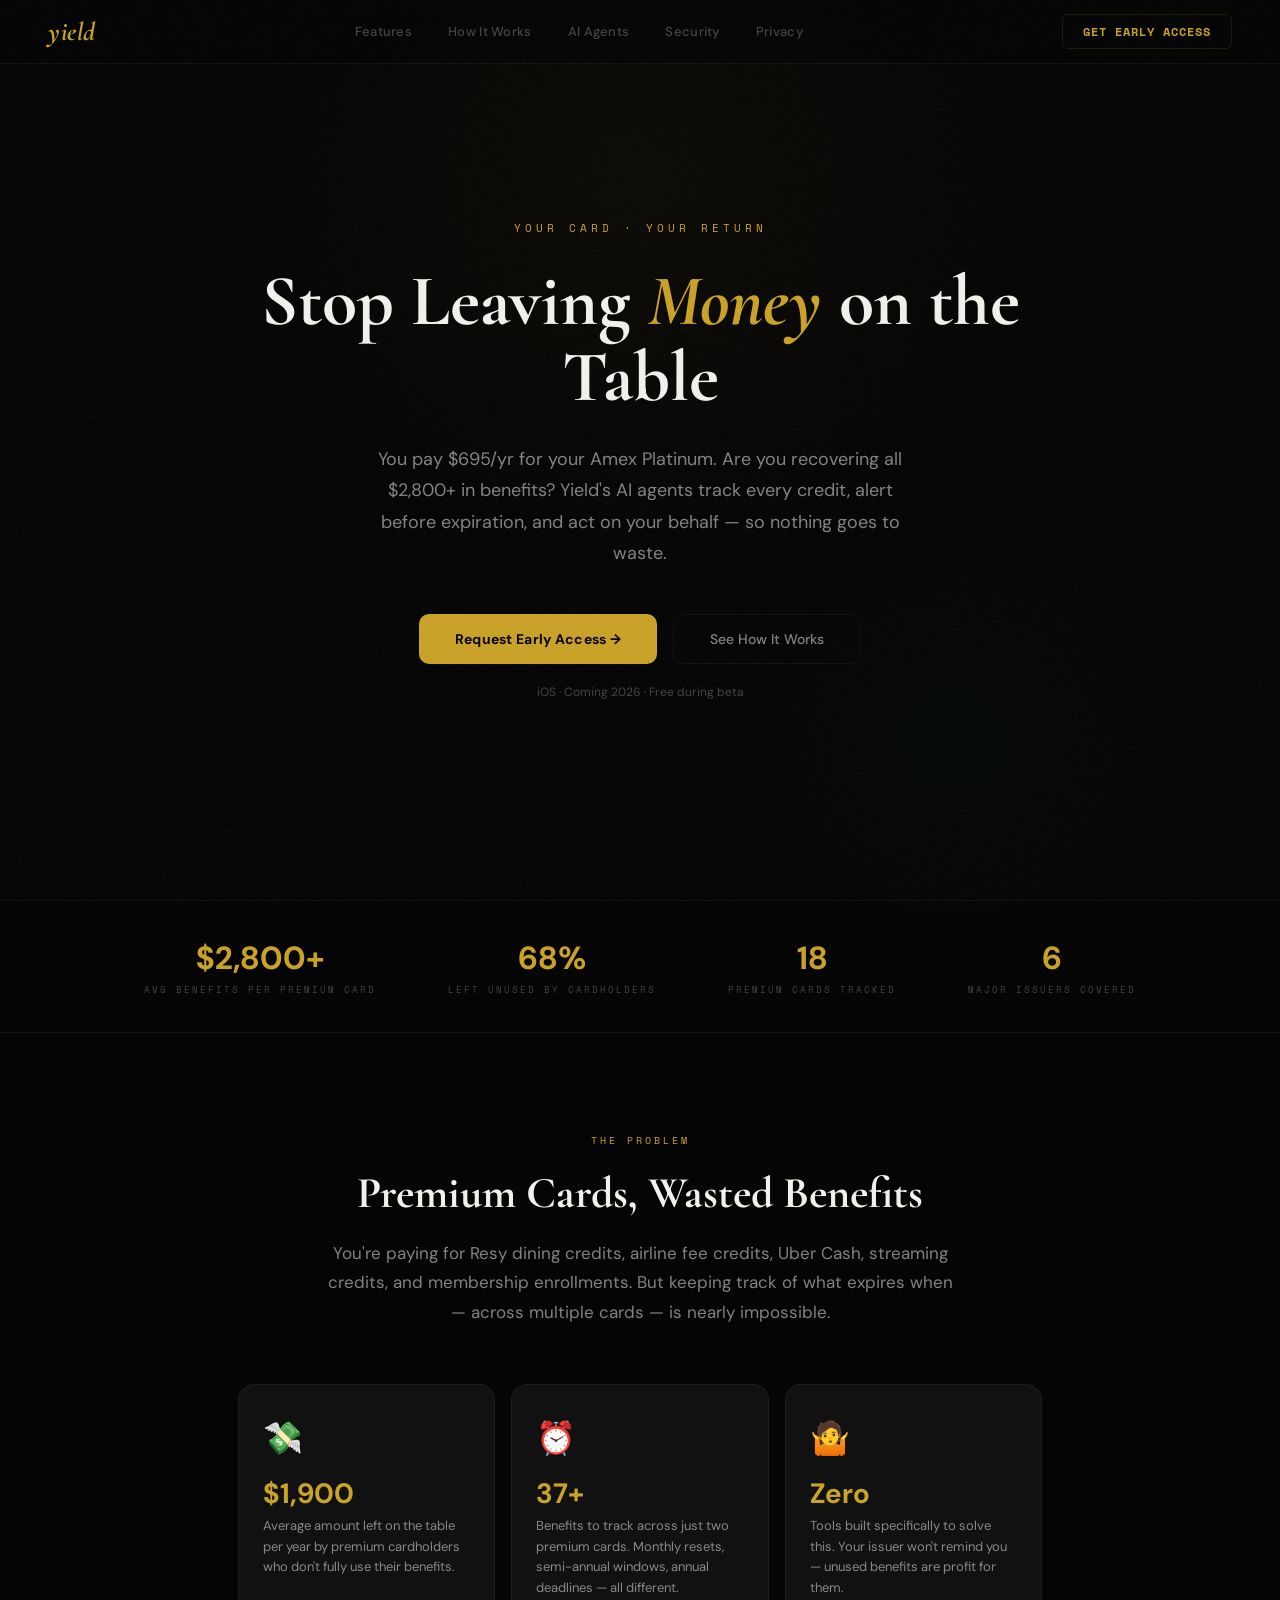
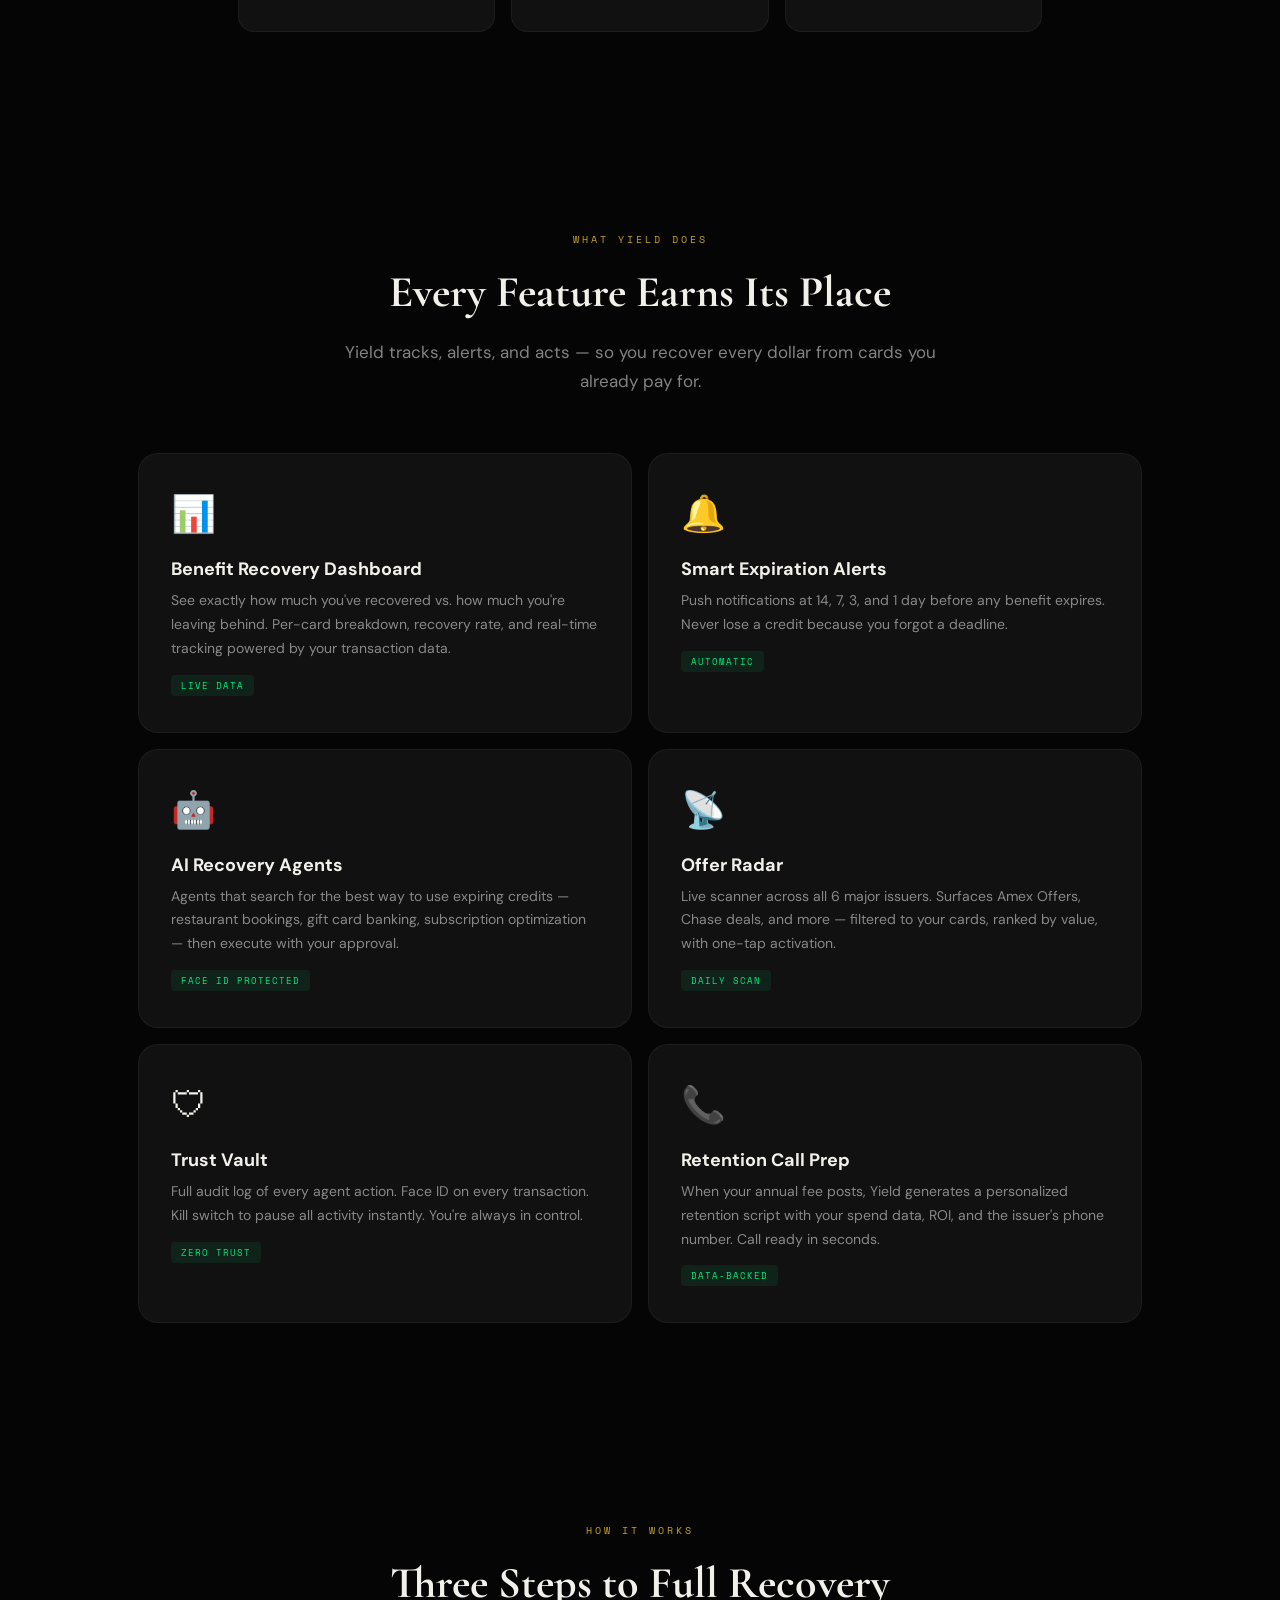
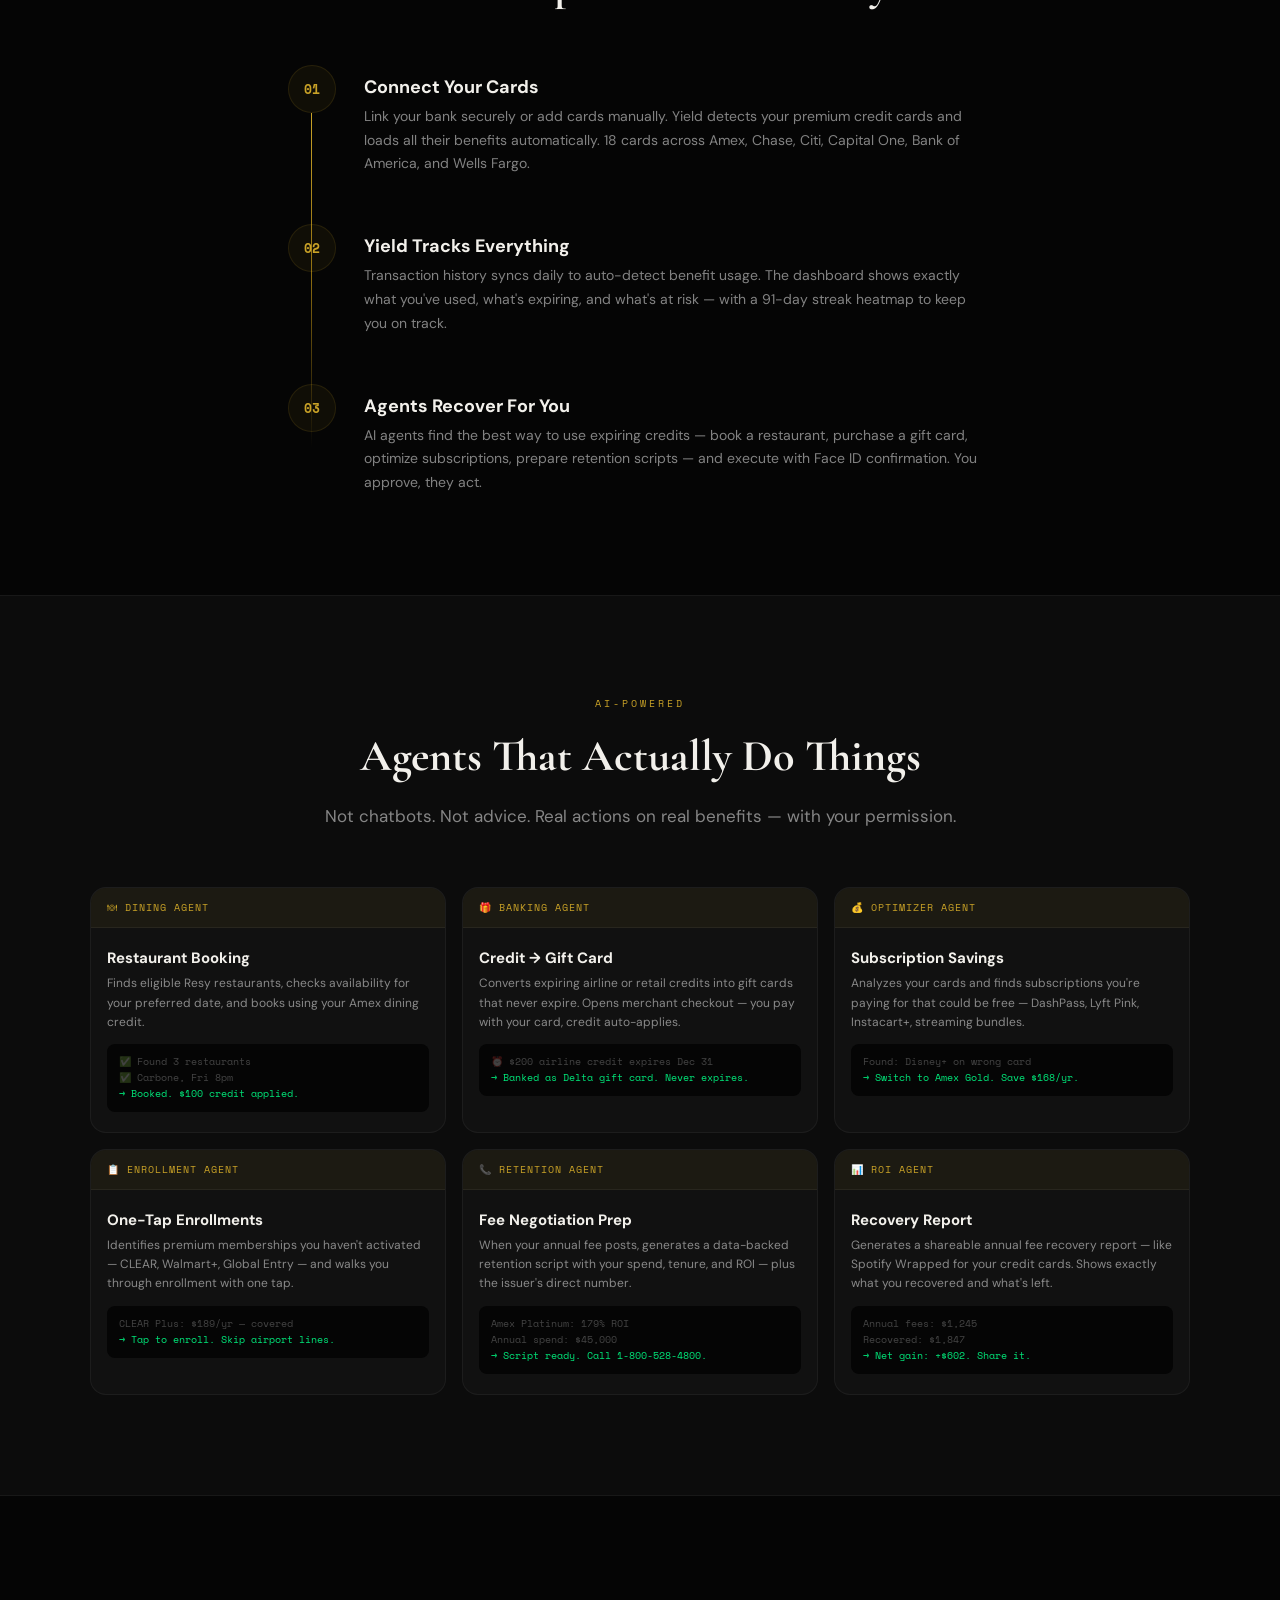
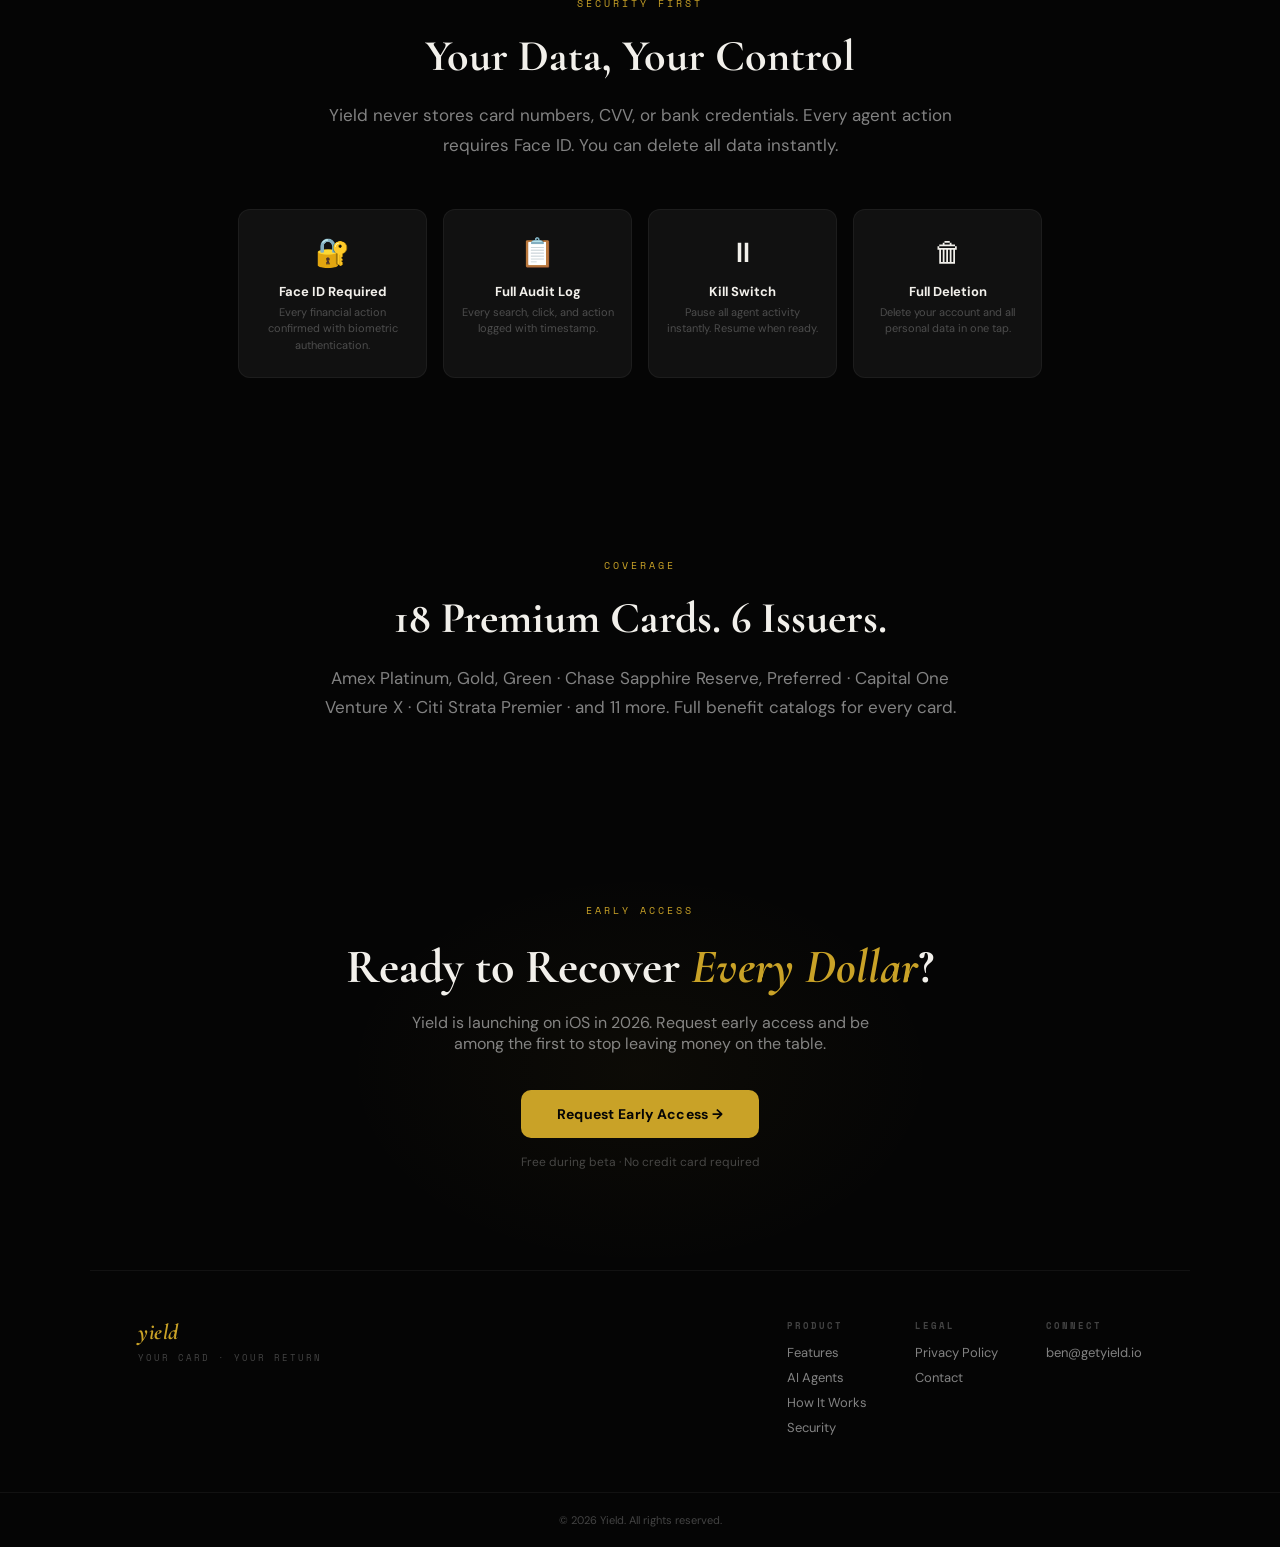
==== index.html @ 8ea1976d "deploy: getyield.io marketing site + privacy policy Static marketing landing page and privacy policy" ====
<!DOCTYPE html>
<html lang="en">
<head>
<meta charset="UTF-8">
<meta name="viewport" content="width=device-width, initial-scale=1.0">
<title>Yield — Recover Every Dollar From Your Card Fees</title>
<meta name="description" content="Yield helps premium credit card holders recover unused benefits before they expire. AI agents track, alert, and act on your behalf.">
<meta property="og:title" content="Yield — Recover Every Dollar">
<meta property="og:description" content="Stop leaving money on the table. AI-powered benefit recovery for premium cardholders.">
<meta property="og:type" content="website">
<meta property="og:url" content="https://getyield.io">
<link rel="icon" type="image/png" href="/favicon.png">
<style>
@import url('https://fonts.googleapis.com/css2?family=Cormorant+Garamond:ital,wght@0,400;0,500;0,600;0,700;1,400;1,500;1,600;1,700&family=DM+Sans:ital,wght@0,400;0,500;0,600;0,700;1,400&family=Space+Mono:wght@400;700&display=swap');

*{margin:0;padding:0;box-sizing:border-box;}

:root{
--bg:#050505;--surface:#0c0c0c;--card:#111111;--card-h:#181818;
--gold:#C9A227;--gold-l:#E8D068;--gold-d:#8A6A10;
--gold-bg:rgba(201,162,39,0.06);--gold-border:rgba(201,162,39,0.12);
--green:#00E87A;--green-bg:rgba(0,232,122,0.08);
--red:#FF4D4D;--red-bg:rgba(255,77,77,0.08);
--text:#F2F0EB;--text2:rgba(255,255,255,0.5);--text3:rgba(255,255,255,0.25);
--border:rgba(255,255,255,0.05);
}

html{scroll-behavior:smooth;}
body{background:var(--bg);color:var(--text);font-family:'DM Sans',sans-serif;overflow-x:hidden;-webkit-font-smoothing:antialiased;}

/* ─── SELECTION ─── */
::selection{background:rgba(201,162,39,0.3);color:#fff;}

/* ─── SCROLLBAR ─── */
::-webkit-scrollbar{width:5px;}
::-webkit-scrollbar-track{background:transparent;}
::-webkit-scrollbar-thumb{background:rgba(201,162,39,0.2);border-radius:3px;}

/* ─── GRAIN OVERLAY ─── */
body::after{content:'';position:fixed;top:0;left:0;width:100%;height:100%;pointer-events:none;z-index:9999;opacity:0.03;background-image:url("data:image/svg+xml,%3Csvg viewBox='0 0 256 256' xmlns='http://www.w3.org/2000/svg'%3E%3Cfilter id='noise'%3E%3CfeTurbulence type='fractalNoise' baseFrequency='0.9' numOctaves='4' stitchTiles='stitch'/%3E%3C/filter%3E%3Crect width='100%25' height='100%25' filter='url(%23noise)'/%3E%3C/svg%3E");}

/* ─── NAVIGATION ─── */
nav{position:fixed;top:0;left:0;right:0;z-index:1000;padding:0 48px;height:64px;display:flex;align-items:center;justify-content:space-between;background:rgba(5,5,5,0.85);backdrop-filter:blur(24px) saturate(1.2);border-bottom:1px solid var(--border);transition:all 0.3s;}
.nav-logo{font-family:'Cormorant Garamond',serif;font-style:italic;font-weight:700;font-size:26px;color:var(--gold);letter-spacing:0.5px;text-decoration:none;}
.nav-center{display:flex;gap:36px;}
.nav-center a{color:var(--text3);text-decoration:none;font-size:13px;font-weight:500;letter-spacing:0.3px;transition:color 0.2s;position:relative;}
.nav-center a:hover{color:var(--text);}
.nav-center a::after{content:'';position:absolute;bottom:-4px;left:0;width:0;height:1px;background:var(--gold);transition:width 0.3s;}
.nav-center a:hover::after{width:100%;}
.nav-cta{background:transparent;color:var(--gold);padding:8px 20px;border-radius:6px;font-weight:600;font-size:12px;text-decoration:none;letter-spacing:1px;text-transform:uppercase;border:1px solid var(--gold-border);transition:all 0.2s;font-family:'Space Mono',monospace;}
.nav-cta:hover{background:var(--gold);color:#000;border-color:var(--gold);}

/* ─── HERO ─── */
.hero{min-height:100vh;display:flex;align-items:center;justify-content:center;padding:100px 48px 80px;position:relative;}
.hero-glow{position:absolute;top:20%;left:50%;transform:translate(-50%,-50%);width:800px;height:800px;background:radial-gradient(ellipse,rgba(201,162,39,0.04) 0%,transparent 65%);pointer-events:none;}
.hero-glow-2{position:absolute;top:60%;right:10%;width:400px;height:400px;background:radial-gradient(circle,rgba(0,232,122,0.02) 0%,transparent 70%);pointer-events:none;}
.hero-content{max-width:800px;position:relative;z-index:1;text-align:center;}

.hero-eyebrow{font-family:'Space Mono',monospace;font-size:11px;color:var(--gold);letter-spacing:4px;text-transform:uppercase;margin-bottom:28px;opacity:0;animation:fadeUp 0.8s ease forwards;animation-delay:0.2s;}
.hero h1{font-family:'Cormorant Garamond',serif;font-size:72px;font-weight:700;line-height:1.05;margin-bottom:28px;opacity:0;animation:fadeUp 0.8s ease forwards;animation-delay:0.4s;}
.hero h1 .gold{color:var(--gold);}
.hero h1 .italic{font-style:italic;}
.hero-body{font-size:18px;color:var(--text2);line-height:1.75;max-width:560px;margin:0 auto 44px;opacity:0;animation:fadeUp 0.8s ease forwards;animation-delay:0.6s;}
.hero-actions{display:flex;gap:16px;justify-content:center;opacity:0;animation:fadeUp 0.8s ease forwards;animation-delay:0.8s;}
.btn-primary{display:inline-flex;align-items:center;gap:8px;background:var(--gold);color:#050505;padding:15px 36px;border-radius:10px;font-weight:700;font-size:14px;text-decoration:none;letter-spacing:0.3px;transition:all 0.2s;box-shadow:0 0 0 0 rgba(201,162,39,0);border:none;cursor:pointer;}
.btn-primary:hover{transform:translateY(-2px);box-shadow:0 8px 32px rgba(201,162,39,0.2);}
.btn-secondary{display:inline-flex;align-items:center;gap:8px;background:transparent;color:var(--text2);padding:15px 36px;border-radius:10px;font-weight:500;font-size:14px;text-decoration:none;border:1px solid var(--border);transition:all 0.2s;cursor:pointer;}
.btn-secondary:hover{border-color:rgba(255,255,255,0.15);color:var(--text);}

.hero-note{font-size:12px;color:var(--text3);margin-top:20px;opacity:0;animation:fadeUp 0.8s ease forwards;animation-delay:1s;}

/* ─── SOCIAL PROOF BAR ─── */
.proof{border-top:1px solid var(--border);border-bottom:1px solid var(--border);padding:36px 48px;display:flex;justify-content:center;gap:72px;overflow:hidden;}
.proof-item{text-align:center;flex-shrink:0;}
.proof-value{font-family:'DM Sans',sans-serif;font-size:32px;font-weight:700;color:var(--gold);}
.proof-label{font-family:'Space Mono',monospace;font-size:9px;color:var(--text3);letter-spacing:2px;text-transform:uppercase;margin-top:4px;}

/* ─── PROBLEM ─── */
.problem{max-width:900px;margin:0 auto;padding:100px 48px;text-align:center;}
.section-eyebrow{font-family:'Space Mono',monospace;font-size:10px;color:var(--gold);letter-spacing:3px;text-transform:uppercase;margin-bottom:20px;}
.section-title{font-family:'Cormorant Garamond',serif;font-size:44px;font-weight:700;line-height:1.15;margin-bottom:20px;}
.section-body{font-size:17px;color:var(--text2);line-height:1.75;max-width:640px;margin:0 auto;}

.problem-cards{display:grid;grid-template-columns:repeat(3,1fr);gap:16px;margin-top:56px;}
.problem-card{background:var(--card);border:1px solid var(--border);border-radius:16px;padding:32px 24px;text-align:left;transition:border-color 0.3s;}
.problem-card:hover{border-color:var(--gold-border);}
.problem-icon{font-size:32px;margin-bottom:16px;}
.problem-stat{font-size:28px;font-weight:700;color:var(--gold);margin-bottom:4px;}
.problem-desc{font-size:13px;color:var(--text2);line-height:1.6;}

/* ─── FEATURES ─── */
.features{max-width:1100px;margin:0 auto;padding:100px 48px;}
.feature-grid{display:grid;grid-template-columns:repeat(2,1fr);gap:16px;margin-top:56px;}
.feature-card{background:var(--card);border:1px solid var(--border);border-radius:20px;padding:36px 32px;position:relative;overflow:hidden;transition:all 0.3s;}
.feature-card:hover{border-color:var(--gold-border);transform:translateY(-2px);}
.feature-card::before{content:'';position:absolute;top:0;left:0;right:0;height:1px;background:linear-gradient(90deg,transparent,var(--gold-border),transparent);opacity:0;transition:opacity 0.3s;}
.feature-card:hover::before{opacity:1;}
.feature-emoji{font-size:36px;margin-bottom:20px;display:block;}
.feature-name{font-weight:700;font-size:18px;margin-bottom:8px;}
.feature-desc{font-size:14px;color:var(--text2);line-height:1.7;}
.feature-tag{display:inline-block;font-family:'Space Mono',monospace;font-size:9px;color:var(--green);background:var(--green-bg);padding:4px 10px;border-radius:4px;margin-top:14px;letter-spacing:1px;text-transform:uppercase;}

/* ─── HOW IT WORKS ─── */
.how{max-width:800px;margin:0 auto;padding:100px 48px;}
.how-steps{margin-top:56px;position:relative;}
.how-line{position:absolute;left:23px;top:48px;bottom:48px;width:1px;background:linear-gradient(180deg,var(--gold),var(--gold-d),transparent);}
.how-step{display:flex;gap:28px;margin-bottom:48px;position:relative;}
.how-step:last-child{margin-bottom:0;}
.step-dot{width:48px;height:48px;border-radius:50%;background:var(--gold-bg);border:1px solid var(--gold-border);display:flex;align-items:center;justify-content:center;flex-shrink:0;font-family:'Space Mono',monospace;font-size:13px;color:var(--gold);font-weight:700;position:relative;z-index:1;}
.step-content{padding-top:10px;}
.step-content h3{font-size:18px;font-weight:700;margin-bottom:6px;}
.step-content p{font-size:14px;color:var(--text2);line-height:1.7;}

/* ─── AGENT SHOWCASE ─── */
.agents{padding:100px 48px;background:var(--surface);border-top:1px solid var(--border);border-bottom:1px solid var(--border);}
.agents-inner{max-width:1100px;margin:0 auto;}
.agent-grid{display:grid;grid-template-columns:repeat(3,1fr);gap:16px;margin-top:56px;}
.agent-card{background:var(--card);border:1px solid var(--border);border-radius:16px;overflow:hidden;transition:border-color 0.3s;}
.agent-card:hover{border-color:var(--gold-border);}
.agent-header{padding:12px 16px;border-bottom:1px solid var(--border);background:var(--gold-bg);font-family:'Space Mono',monospace;font-size:10px;color:var(--gold);letter-spacing:1px;text-transform:uppercase;display:flex;align-items:center;gap:8px;}
.agent-body{padding:20px 16px;}
.agent-title{font-weight:700;font-size:15px;margin-bottom:6px;}
.agent-desc{font-size:12px;color:var(--text2);line-height:1.6;margin-bottom:12px;}
.agent-example{background:var(--bg);border-radius:8px;padding:10px 12px;font-family:'Space Mono',monospace;font-size:10px;color:var(--text3);line-height:1.6;}
.agent-example .highlight{color:var(--green);}

/* ─── TRUST ─── */
.trust{max-width:900px;margin:0 auto;padding:100px 48px;text-align:center;}
.trust-grid{display:grid;grid-template-columns:repeat(4,1fr);gap:16px;margin-top:48px;}
.trust-item{background:var(--card);border:1px solid var(--border);border-radius:12px;padding:24px 16px;text-align:center;}
.trust-icon{font-size:28px;margin-bottom:12px;}
.trust-name{font-weight:700;font-size:13px;margin-bottom:4px;}
.trust-desc{font-size:11px;color:var(--text3);line-height:1.5;}

/* ─── CTA ─── */
.cta{padding:100px 48px;text-align:center;position:relative;}
.cta::before{content:'';position:absolute;bottom:0;left:50%;transform:translateX(-50%);width:600px;height:400px;background:radial-gradient(ellipse,rgba(201,162,39,0.04) 0%,transparent 70%);pointer-events:none;}
.cta-inner{position:relative;z-index:1;}
.cta h2{font-family:'Cormorant Garamond',serif;font-size:48px;font-weight:700;margin-bottom:16px;}
.cta p{font-size:16px;color:var(--text2);margin-bottom:36px;}

/* ─── FOOTER ─── */
footer{border-top:1px solid var(--border);padding:48px;display:flex;justify-content:space-between;align-items:flex-start;max-width:1100px;margin:0 auto;}
.footer-brand .nav-logo{font-size:22px;}
.footer-tag{font-family:'Space Mono',monospace;font-size:9px;color:var(--text3);letter-spacing:2px;text-transform:uppercase;margin-top:6px;}
.footer-links{display:flex;gap:48px;}
.footer-col h4{font-family:'Space Mono',monospace;font-size:9px;color:var(--text3);letter-spacing:2px;text-transform:uppercase;margin-bottom:12px;}
.footer-col a{display:block;color:var(--text2);text-decoration:none;font-size:13px;margin-bottom:8px;transition:color 0.2s;}
.footer-col a:hover{color:var(--text);}
.footer-bottom{text-align:center;padding:20px 48px;font-size:11px;color:var(--text3);border-top:1px solid var(--border);}

/* ─── ANIMATIONS ─── */
@keyframes fadeUp{from{opacity:0;transform:translateY(20px);}to{opacity:1;transform:translateY(0);}}

.reveal{opacity:0;transform:translateY(30px);transition:all 0.8s cubic-bezier(0.16,1,0.3,1);}
.reveal.visible{opacity:1;transform:translateY(0);}

/* ─── RESPONSIVE ─── */
@media(max-width:900px){
  nav{padding:0 20px;}
  .nav-center{display:none;}
  .hero{padding:100px 20px 60px;}
  .hero h1{font-size:44px;}
  .proof{flex-wrap:wrap;gap:32px;padding:28px 20px;}
  .problem,.features,.how,.agents,.trust,.cta{padding-left:20px;padding-right:20px;}
  .problem-cards{grid-template-columns:1fr;}
  .feature-grid{grid-template-columns:1fr;}
  .agent-grid{grid-template-columns:1fr;}
  .trust-grid{grid-template-columns:repeat(2,1fr);}
  .section-title{font-size:32px;}
  .hero-actions{flex-direction:column;align-items:center;}
  footer{flex-direction:column;gap:32px;padding:32px 20px;}
  .footer-links{flex-direction:column;gap:24px;}
}
</style>
</head>
<body>

<!-- ─── NAV ─── -->
<nav>
  <a href="/" class="nav-logo">yield</a>
  <div class="nav-center">
    <a href="#features">Features</a>
    <a href="#how">How It Works</a>
    <a href="#agents">AI Agents</a>
    <a href="#trust">Security</a>
    <a href="/privacy.html">Privacy</a>
  </div>
  <a href="mailto:ben@getyield.io" class="nav-cta">Get Early Access</a>
</nav>

<!-- ─── HERO ─── -->
<section class="hero">
  <div class="hero-glow"></div>
  <div class="hero-glow-2"></div>
  <div class="hero-content">
    <div class="hero-eyebrow">Your Card · Your Return</div>
    <h1>Stop Leaving <span class="gold italic">Money</span> on the Table</h1>
    <p class="hero-body">You pay $695/yr for your Amex Platinum. Are you recovering all $2,800+ in benefits? Yield's AI agents track every credit, alert before expiration, and act on your behalf — so nothing goes to waste.</p>
    <div class="hero-actions">
      <a href="mailto:ben@getyield.io" class="btn-primary">Request Early Access →</a>
      <a href="#how" class="btn-secondary">See How It Works</a>
    </div>
    <div class="hero-note">iOS · Coming 2026 · Free during beta</div>
  </div>
</section>

<!-- ─── PROOF ─── -->
<section class="proof">
  <div class="proof-item">
    <div class="proof-value">$2,800+</div>
    <div class="proof-label">Avg benefits per premium card</div>
  </div>
  <div class="proof-item">
    <div class="proof-value">68%</div>
    <div class="proof-label">Left unused by cardholders</div>
  </div>
  <div class="proof-item">
    <div class="proof-value">18</div>
    <div class="proof-label">Premium cards tracked</div>
  </div>
  <div class="proof-item">
    <div class="proof-value">6</div>
    <div class="proof-label">Major issuers covered</div>
  </div>
</section>

<!-- ─── PROBLEM ─── -->
<section class="problem reveal">
  <div class="section-eyebrow">The Problem</div>
  <h2 class="section-title">Premium Cards, Wasted Benefits</h2>
  <p class="section-body">You're paying for Resy dining credits, airline fee credits, Uber Cash, streaming credits, and membership enrollments. But keeping track of what expires when — across multiple cards — is nearly impossible.</p>

  <div class="problem-cards">
    <div class="problem-card">
      <div class="problem-icon">💸</div>
      <div class="problem-stat">$1,900</div>
      <div class="problem-desc">Average amount left on the table per year by premium cardholders who don't fully use their benefits.</div>
    </div>
    <div class="problem-card">
      <div class="problem-icon">⏰</div>
      <div class="problem-stat">37+</div>
      <div class="problem-desc">Benefits to track across just two premium cards. Monthly resets, semi-annual windows, annual deadlines — all different.</div>
    </div>
    <div class="problem-card">
      <div class="problem-icon">🤷</div>
      <div class="problem-stat">Zero</div>
      <div class="problem-desc">Tools built specifically to solve this. Your issuer won't remind you — unused benefits are profit for them.</div>
    </div>
  </div>
</section>

<!-- ─── FEATURES ─── -->
<section class="features reveal" id="features">
  <div class="section-eyebrow" style="text-align:center;">What Yield Does</div>
  <h2 class="section-title" style="text-align:center;">Every Feature Earns Its Place</h2>
  <p class="section-body" style="text-align:center;">Yield tracks, alerts, and acts — so you recover every dollar from cards you already pay for.</p>

  <div class="feature-grid">
    <div class="feature-card">
      <span class="feature-emoji">📊</span>
      <div class="feature-name">Benefit Recovery Dashboard</div>
      <div class="feature-desc">See exactly how much you've recovered vs. how much you're leaving behind. Per-card breakdown, recovery rate, and real-time tracking powered by your transaction data.</div>
      <span class="feature-tag">Live Data</span>
    </div>
    <div class="feature-card">
      <span class="feature-emoji">🔔</span>
      <div class="feature-name">Smart Expiration Alerts</div>
      <div class="feature-desc">Push notifications at 14, 7, 3, and 1 day before any benefit expires. Never lose a credit because you forgot a deadline.</div>
      <span class="feature-tag">Automatic</span>
    </div>
    <div class="feature-card">
      <span class="feature-emoji">🤖</span>
      <div class="feature-name">AI Recovery Agents</div>
      <div class="feature-desc">Agents that search for the best way to use expiring credits — restaurant bookings, gift card banking, subscription optimization — then execute with your approval.</div>
      <span class="feature-tag">Face ID Protected</span>
    </div>
    <div class="feature-card">
      <span class="feature-emoji">📡</span>
      <div class="feature-name">Offer Radar</div>
      <div class="feature-desc">Live scanner across all 6 major issuers. Surfaces Amex Offers, Chase deals, and more — filtered to your cards, ranked by value, with one-tap activation.</div>
      <span class="feature-tag">Daily Scan</span>
    </div>
    <div class="feature-card">
      <span class="feature-emoji">🛡</span>
      <div class="feature-name">Trust Vault</div>
      <div class="feature-desc">Full audit log of every agent action. Face ID on every transaction. Kill switch to pause all activity instantly. You're always in control.</div>
      <span class="feature-tag">Zero Trust</span>
    </div>
    <div class="feature-card">
      <span class="feature-emoji">📞</span>
      <div class="feature-name">Retention Call Prep</div>
      <div class="feature-desc">When your annual fee posts, Yield generates a personalized retention script with your spend data, ROI, and the issuer's phone number. Call ready in seconds.</div>
      <span class="feature-tag">Data-Backed</span>
    </div>
  </div>
</section>

<!-- ─── HOW IT WORKS ─── -->
<section class="how reveal" id="how">
  <div class="section-eyebrow" style="text-align:center;">How It Works</div>
  <h2 class="section-title" style="text-align:center;">Three Steps to Full Recovery</h2>

  <div class="how-steps">
    <div class="how-line"></div>
    <div class="how-step">
      <div class="step-dot">01</div>
      <div class="step-content">
        <h3>Connect Your Cards</h3>
        <p>Link your bank securely or add cards manually. Yield detects your premium credit cards and loads all their benefits automatically. 18 cards across Amex, Chase, Citi, Capital One, Bank of America, and Wells Fargo.</p>
      </div>
    </div>
    <div class="how-step">
      <div class="step-dot">02</div>
      <div class="step-content">
        <h3>Yield Tracks Everything</h3>
        <p>Transaction history syncs daily to auto-detect benefit usage. The dashboard shows exactly what you've used, what's expiring, and what's at risk — with a 91-day streak heatmap to keep you on track.</p>
      </div>
    </div>
    <div class="how-step">
      <div class="step-dot">03</div>
      <div class="step-content">
        <h3>Agents Recover For You</h3>
        <p>AI agents find the best way to use expiring credits — book a restaurant, purchase a gift card, optimize subscriptions, prepare retention scripts — and execute with Face ID confirmation. You approve, they act.</p>
      </div>
    </div>
  </div>
</section>

<!-- ─── AGENT SHOWCASE ─── -->
<section class="agents" id="agents">
  <div class="agents-inner">
    <div class="section-eyebrow" style="text-align:center;">AI-Powered</div>
    <h2 class="section-title" style="text-align:center;">Agents That Actually Do Things</h2>
    <p class="section-body" style="text-align:center;">Not chatbots. Not advice. Real actions on real benefits — with your permission.</p>

    <div class="agent-grid">
      <div class="agent-card">
        <div class="agent-header">🍽 Dining Agent</div>
        <div class="agent-body">
          <div class="agent-title">Restaurant Booking</div>
          <div class="agent-desc">Finds eligible Resy restaurants, checks availability for your preferred date, and books using your Amex dining credit.</div>
          <div class="agent-example">✅ Found 3 restaurants<br>✅ Carbone, Fri 8pm<br><span class="highlight">→ Booked. $100 credit applied.</span></div>
        </div>
      </div>
      <div class="agent-card">
        <div class="agent-header">🎁 Banking Agent</div>
        <div class="agent-body">
          <div class="agent-title">Credit → Gift Card</div>
          <div class="agent-desc">Converts expiring airline or retail credits into gift cards that never expire. Opens merchant checkout — you pay with your card, credit auto-applies.</div>
          <div class="agent-example">⏰ $200 airline credit expires Dec 31<br><span class="highlight">→ Banked as Delta gift card. Never expires.</span></div>
        </div>
      </div>
      <div class="agent-card">
        <div class="agent-header">💰 Optimizer Agent</div>
        <div class="agent-body">
          <div class="agent-title">Subscription Savings</div>
          <div class="agent-desc">Analyzes your cards and finds subscriptions you're paying for that could be free — DashPass, Lyft Pink, Instacart+, streaming bundles.</div>
          <div class="agent-example">Found: Disney+ on wrong card<br><span class="highlight">→ Switch to Amex Gold. Save $168/yr.</span></div>
        </div>
      </div>
      <div class="agent-card">
        <div class="agent-header">📋 Enrollment Agent</div>
        <div class="agent-body">
          <div class="agent-title">One-Tap Enrollments</div>
          <div class="agent-desc">Identifies premium memberships you haven't activated — CLEAR, Walmart+, Global Entry — and walks you through enrollment with one tap.</div>
          <div class="agent-example">CLEAR Plus: $189/yr — covered<br><span class="highlight">→ Tap to enroll. Skip airport lines.</span></div>
        </div>
      </div>
      <div class="agent-card">
        <div class="agent-header">📞 Retention Agent</div>
        <div class="agent-body">
          <div class="agent-title">Fee Negotiation Prep</div>
          <div class="agent-desc">When your annual fee posts, generates a data-backed retention script with your spend, tenure, and ROI — plus the issuer's direct number.</div>
          <div class="agent-example">Amex Platinum: 179% ROI<br>Annual spend: $45,000<br><span class="highlight">→ Script ready. Call 1-800-528-4800.</span></div>
        </div>
      </div>
      <div class="agent-card">
        <div class="agent-header">📊 ROI Agent</div>
        <div class="agent-body">
          <div class="agent-title">Recovery Report</div>
          <div class="agent-desc">Generates a shareable annual fee recovery report — like Spotify Wrapped for your credit cards. Shows exactly what you recovered and what's left.</div>
          <div class="agent-example">Annual fees: $1,245<br>Recovered: $1,847<br><span class="highlight">→ Net gain: +$602. Share it.</span></div>
        </div>
      </div>
    </div>
  </div>
</section>

<!-- ─── TRUST ─── -->
<section class="trust reveal" id="trust">
  <div class="section-eyebrow">Security First</div>
  <h2 class="section-title">Your Data, Your Control</h2>
  <p class="section-body">Yield never stores card numbers, CVV, or bank credentials. Every agent action requires Face ID. You can delete all data instantly.</p>

  <div class="trust-grid">
    <div class="trust-item">
      <div class="trust-icon">🔐</div>
      <div class="trust-name">Face ID Required</div>
      <div class="trust-desc">Every financial action confirmed with biometric authentication.</div>
    </div>
    <div class="trust-item">
      <div class="trust-icon">📋</div>
      <div class="trust-name">Full Audit Log</div>
      <div class="trust-desc">Every search, click, and action logged with timestamp.</div>
    </div>
    <div class="trust-item">
      <div class="trust-icon">⏸</div>
      <div class="trust-name">Kill Switch</div>
      <div class="trust-desc">Pause all agent activity instantly. Resume when ready.</div>
    </div>
    <div class="trust-item">
      <div class="trust-icon">🗑</div>
      <div class="trust-name">Full Deletion</div>
      <div class="trust-desc">Delete your account and all personal data in one tap.</div>
    </div>
  </div>
</section>

<!-- ─── CARDS SUPPORTED ─── -->
<section style="padding:80px 48px;text-align:center;" class="reveal">
  <div class="section-eyebrow">Coverage</div>
  <h2 class="section-title">18 Premium Cards. 6 Issuers.</h2>
  <p class="section-body">Amex Platinum, Gold, Green · Chase Sapphire Reserve, Preferred · Capital One Venture X · Citi Strata Premier · and 11 more. Full benefit catalogs for every card.</p>
</section>

<!-- ─── CTA ─── -->
<section class="cta">
  <div class="cta-inner">
    <div class="section-eyebrow">Early Access</div>
    <h2 style="font-family:'Cormorant Garamond',serif;font-size:48px;font-weight:700;margin-bottom:16px;">Ready to Recover <span style="color:var(--gold);font-style:italic;">Every Dollar</span>?</h2>
    <p style="font-size:16px;color:var(--text2);margin-bottom:36px;max-width:480px;margin-left:auto;margin-right:auto;">Yield is launching on iOS in 2026. Request early access and be among the first to stop leaving money on the table.</p>
    <a href="mailto:ben@getyield.io" class="btn-primary">Request Early Access →</a>
    <div style="font-size:12px;color:var(--text3);margin-top:16px;">Free during beta · No credit card required</div>
  </div>
</section>

<!-- ─── FOOTER ─── -->
<footer>
  <div class="footer-brand">
    <a href="/" class="nav-logo">yield</a>
    <div class="footer-tag">Your Card · Your Return</div>
  </div>
  <div class="footer-links">
    <div class="footer-col">
      <h4>Product</h4>
      <a href="#features">Features</a>
      <a href="#agents">AI Agents</a>
      <a href="#how">How It Works</a>
      <a href="#trust">Security</a>
    </div>
    <div class="footer-col">
      <h4>Legal</h4>
      <a href="/privacy.html">Privacy Policy</a>
      <a href="mailto:ben@getyield.io">Contact</a>
    </div>
    <div class="footer-col">
      <h4>Connect</h4>
      <a href="mailto:ben@getyield.io">ben@getyield.io</a>
    </div>
  </div>
</footer>
<div class="footer-bottom">© 2026 Yield. All rights reserved.</div>

<!-- ─── SCROLL REVEAL ─── -->
<script>
const reveals = document.querySelectorAll('.reveal');
const observer = new IntersectionObserver((entries) => {
  entries.forEach(entry => {
    if (entry.isIntersecting) {
      entry.target.classList.add('visible');
    }
  });
}, { threshold: 0.1 });
reveals.forEach(el => observer.observe(el));
</script>

</body>
</html>
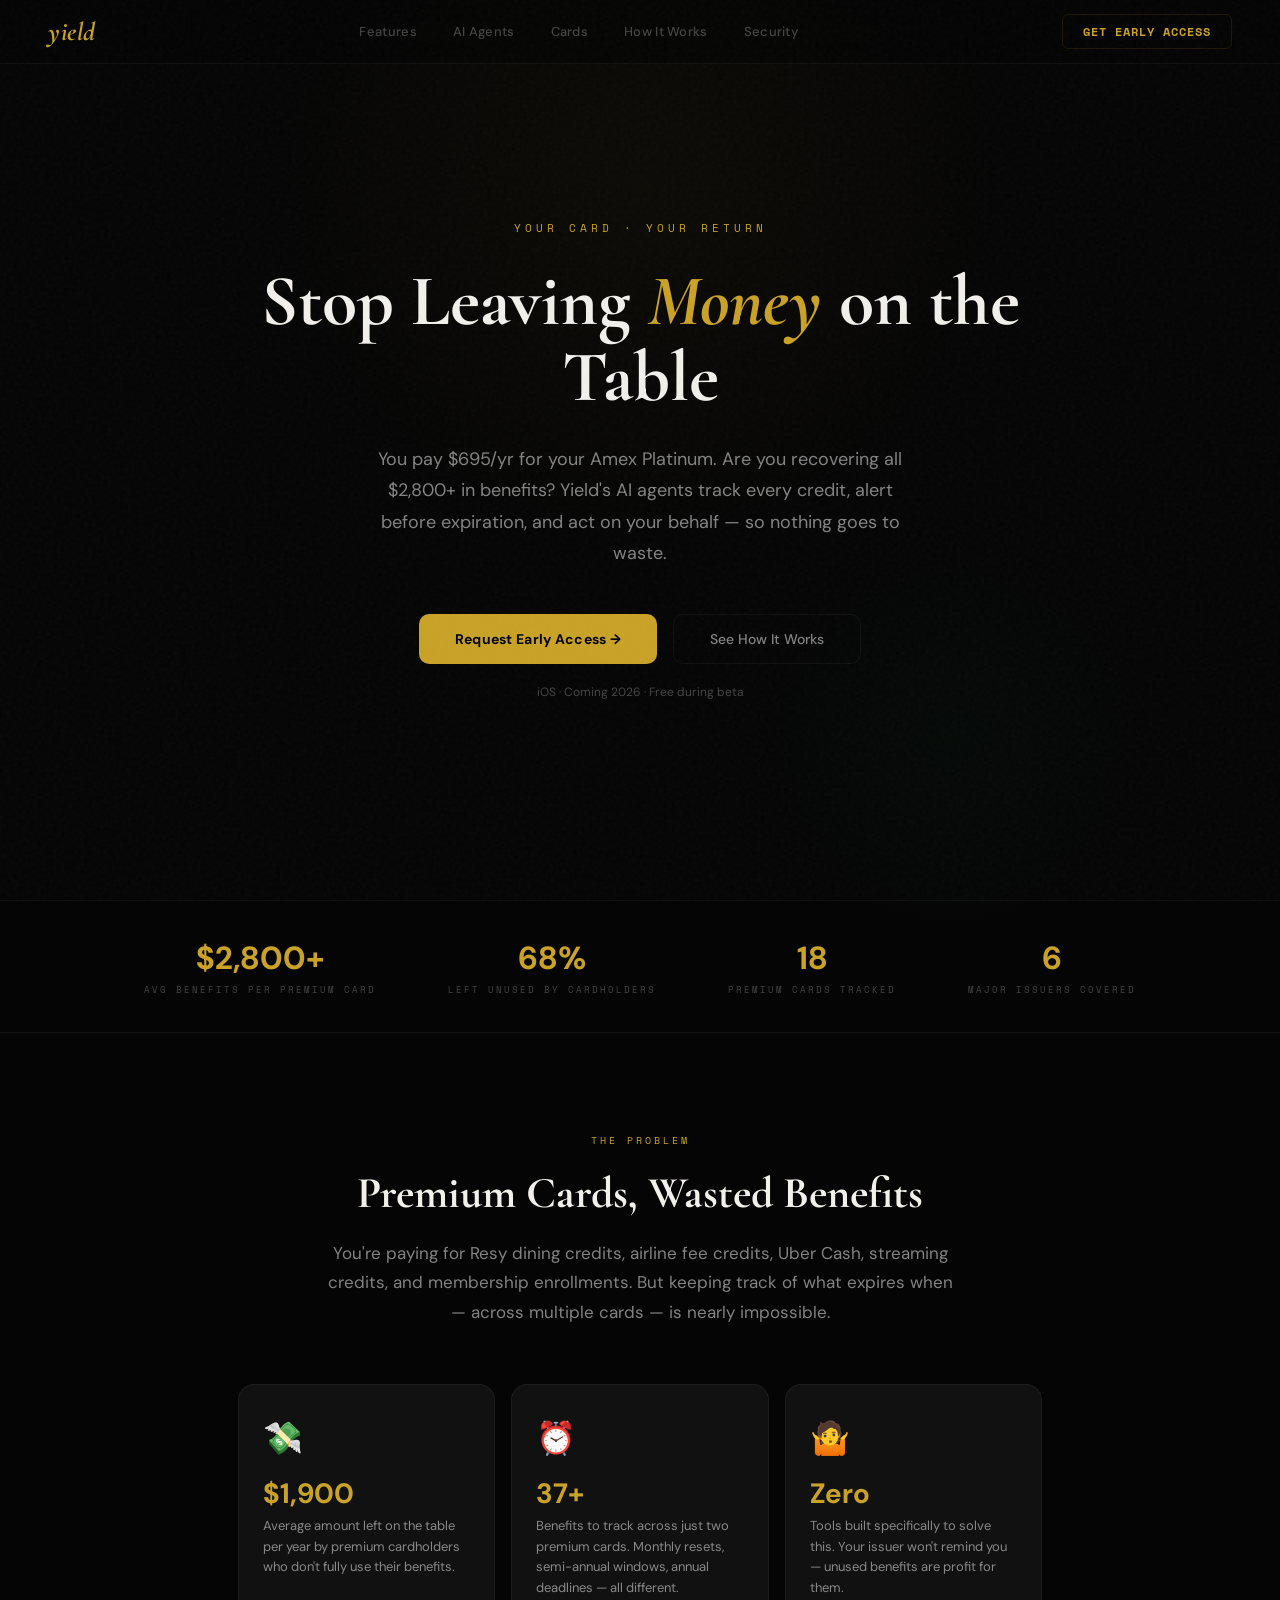
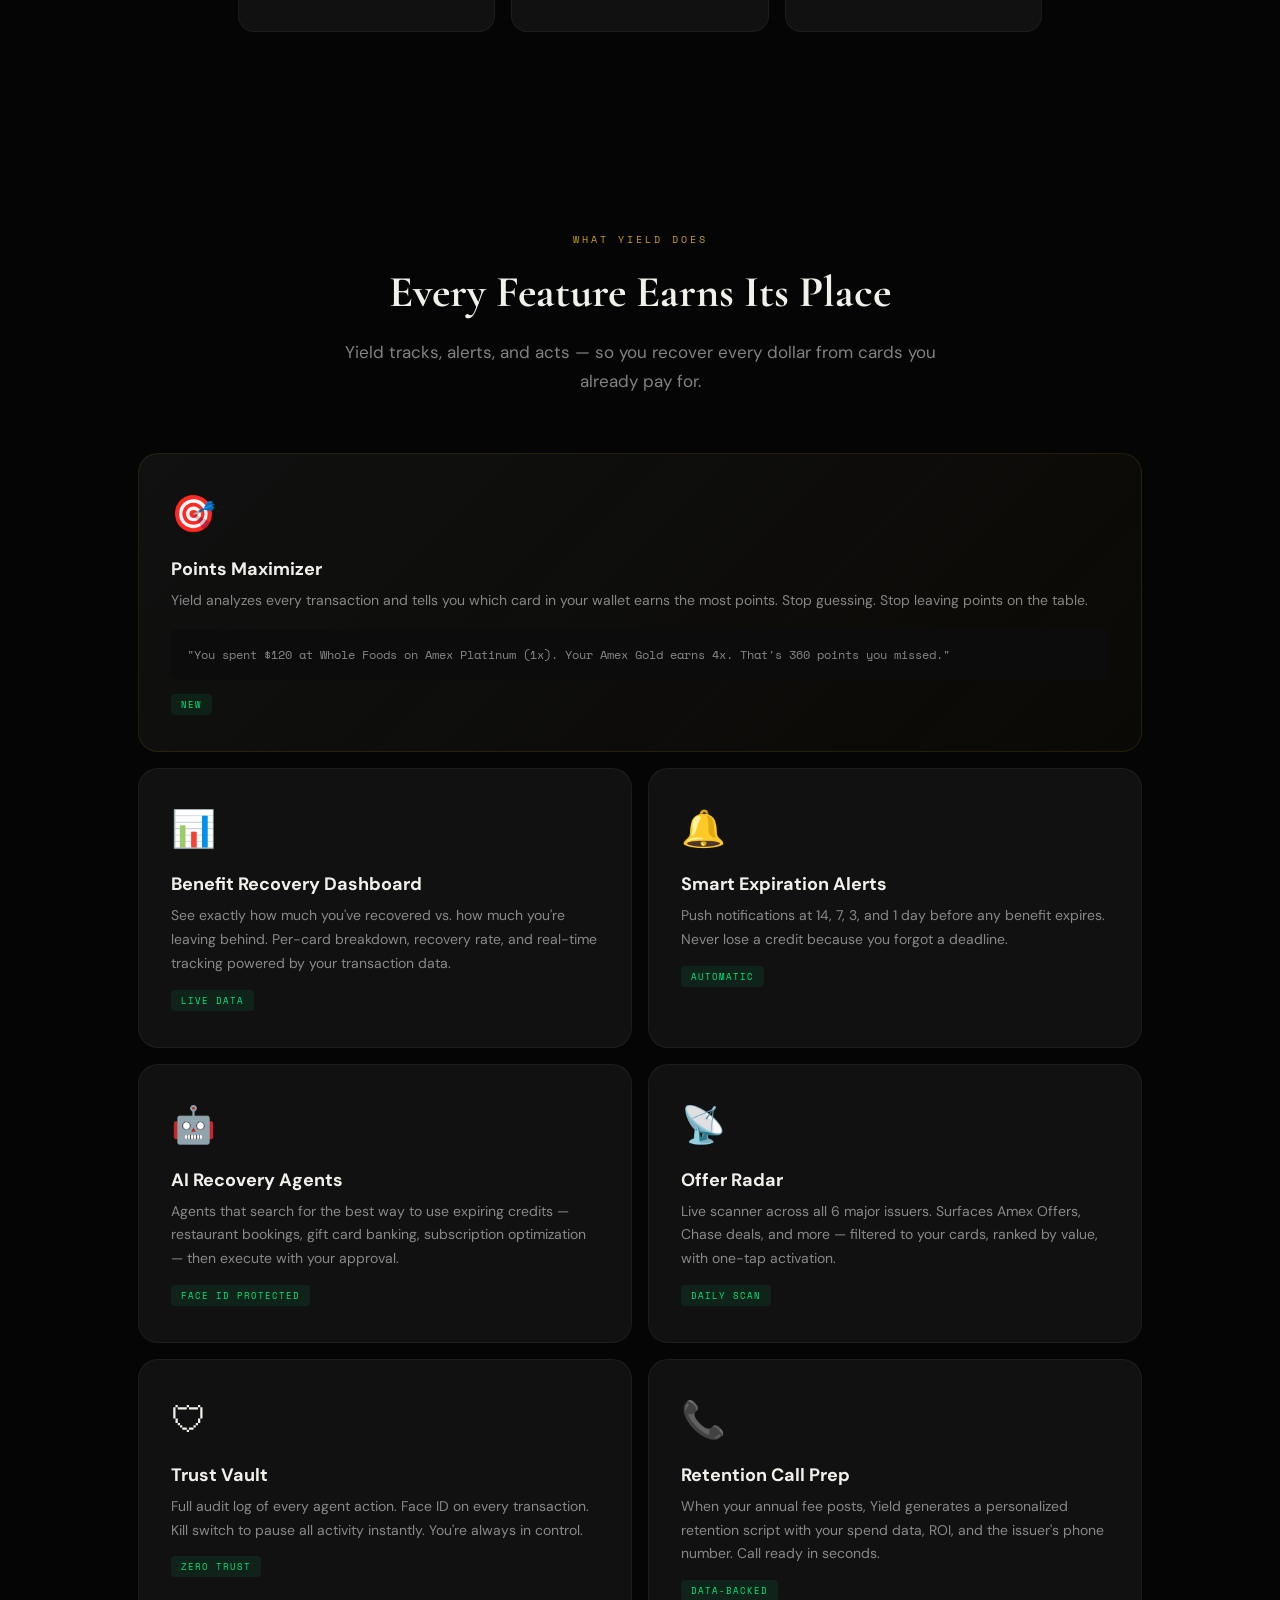
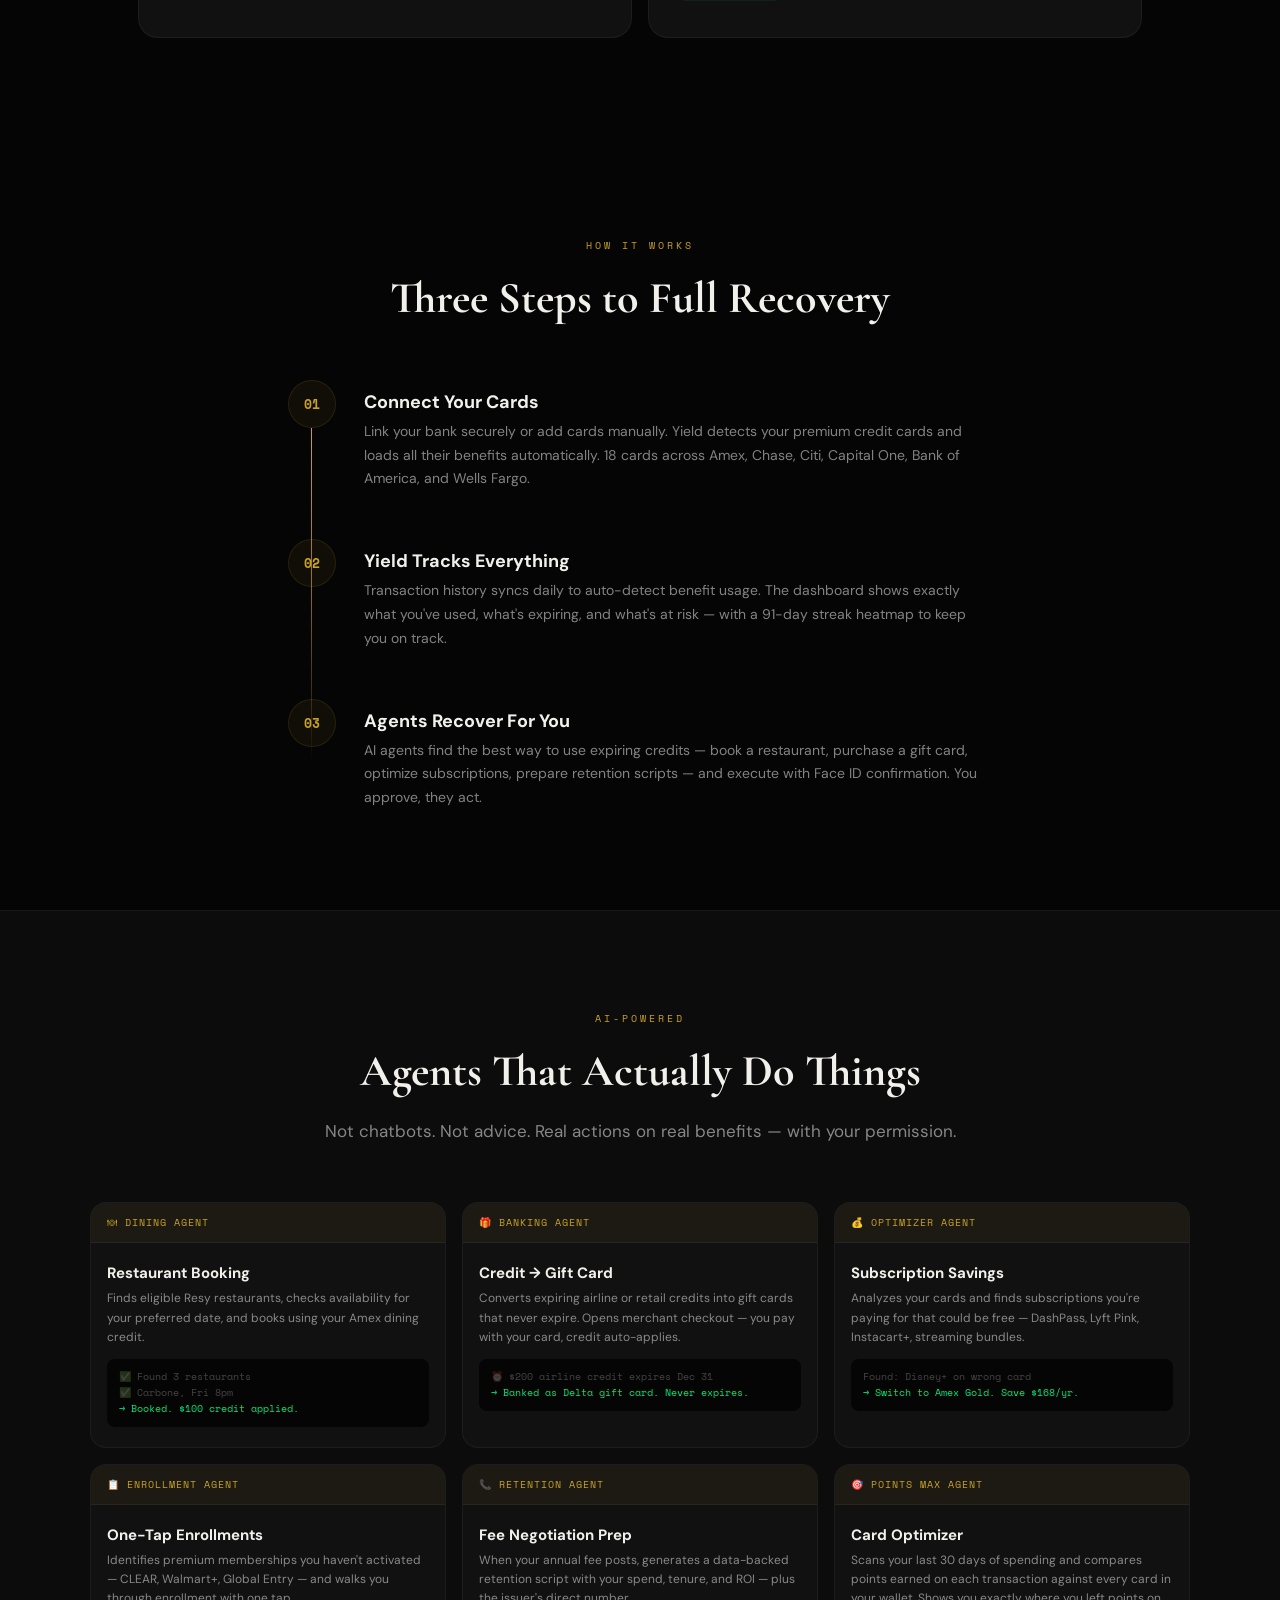
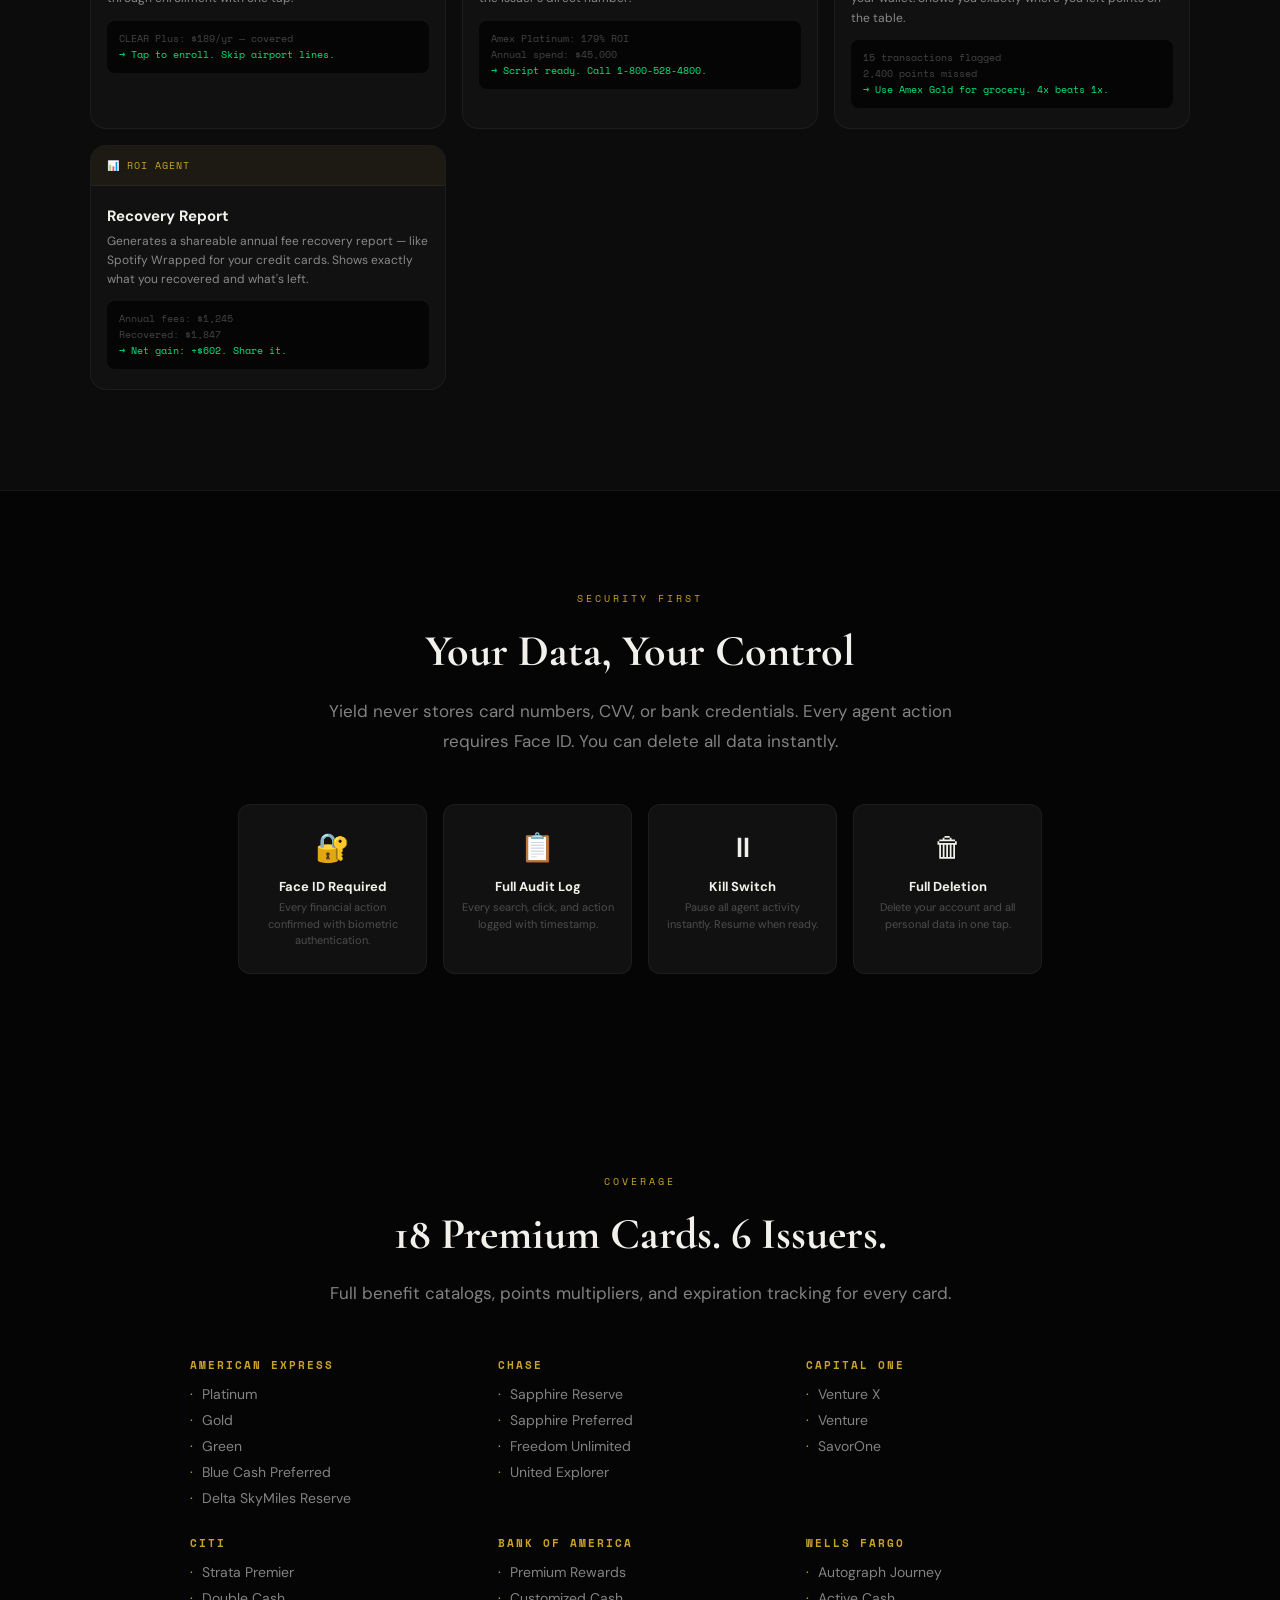
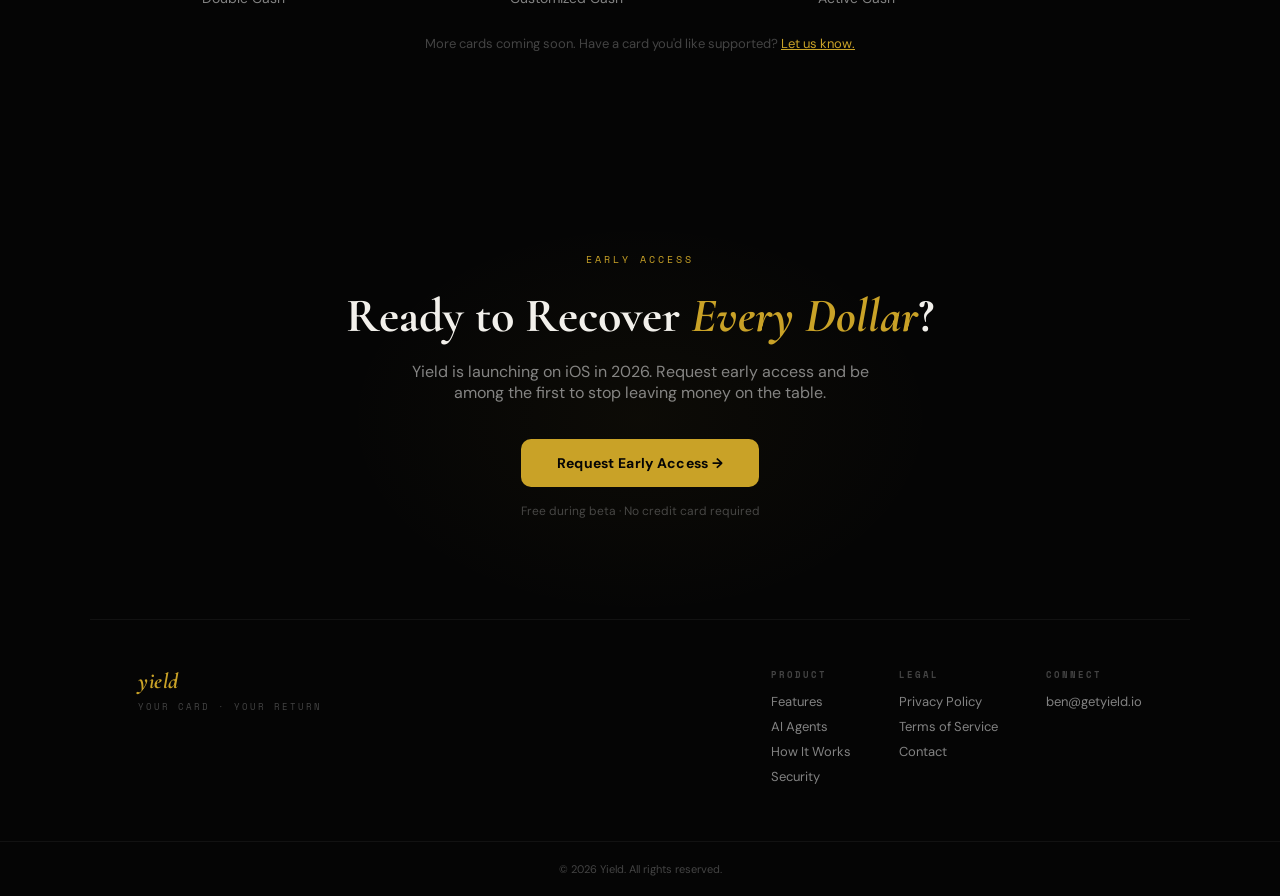
==== commit 0ab25fc5: "Update site: Points Maximizer, expanded cards list, terms page" ====
--- a/index.html
+++ b/index.html
@@ -99,6 +99,8 @@
 .feature-name{font-weight:700;font-size:18px;margin-bottom:8px;}
 .feature-desc{font-size:14px;color:var(--text2);line-height:1.7;}
 .feature-tag{display:inline-block;font-family:'Space Mono',monospace;font-size:9px;color:var(--green);background:var(--green-bg);padding:4px 10px;border-radius:4px;margin-top:14px;letter-spacing:1px;text-transform:uppercase;}
+.feature-featured{grid-column:1 / -1;border-color:var(--gold-border);background:linear-gradient(135deg,var(--card) 0%,rgba(201,162,39,0.03) 100%);}
+.feature-example{font-family:'Space Mono',monospace;font-size:12px;color:var(--text2);background:var(--surface);border-radius:8px;padding:16px;margin-top:16px;line-height:1.6;}
 
 /* ─── HOW IT WORKS ─── */
 .how{max-width:800px;margin:0 auto;padding:100px 48px;}
@@ -132,6 +134,14 @@
 .trust-name{font-weight:700;font-size:13px;margin-bottom:4px;}
 .trust-desc{font-size:11px;color:var(--text3);line-height:1.5;}
 
+/* ─── CARDS SUPPORTED ─── */
+.cards-section{max-width:1100px;margin:0 auto;padding:100px 48px;text-align:center;}
+.cards-grid{display:grid;grid-template-columns:repeat(3,1fr);gap:24px;max-width:900px;margin:48px auto 0;text-align:left;}
+.issuer-name{font-family:'Space Mono',monospace;font-size:11px;color:var(--gold);letter-spacing:2px;text-transform:uppercase;margin-bottom:8px;}
+.issuer-cards{list-style:none;padding:0;}
+.issuer-cards li{font-size:14px;color:var(--text2);padding:4px 0;padding-left:12px;position:relative;}
+.issuer-cards li::before{content:'·';position:absolute;left:0;color:var(--gold);}
+
 /* ─── CTA ─── */
 .cta{padding:100px 48px;text-align:center;position:relative;}
 .cta::before{content:'';position:absolute;bottom:0;left:50%;transform:translateX(-50%);width:600px;height:400px;background:radial-gradient(ellipse,rgba(201,162,39,0.04) 0%,transparent 70%);pointer-events:none;}
@@ -162,16 +172,20 @@
   .hero{padding:100px 20px 60px;}
   .hero h1{font-size:44px;}
   .proof{flex-wrap:wrap;gap:32px;padding:28px 20px;}
-  .problem,.features,.how,.agents,.trust,.cta{padding-left:20px;padding-right:20px;}
+  .problem,.features,.how,.agents,.trust,.cta,.cards-section{padding-left:20px;padding-right:20px;}
   .problem-cards{grid-template-columns:1fr;}
   .feature-grid{grid-template-columns:1fr;}
   .agent-grid{grid-template-columns:1fr;}
   .trust-grid{grid-template-columns:repeat(2,1fr);}
+  .cards-grid{grid-template-columns:repeat(2,1fr);}
   .section-title{font-size:32px;}
   .hero-actions{flex-direction:column;align-items:center;}
   footer{flex-direction:column;gap:32px;padding:32px 20px;}
   .footer-links{flex-direction:column;gap:24px;}
 }
+@media(max-width:480px){
+  .cards-grid{grid-template-columns:1fr;}
+}
 </style>
 </head>
 <body>
@@ -181,10 +195,10 @@
   <a href="/" class="nav-logo">yield</a>
   <div class="nav-center">
     <a href="#features">Features</a>
+    <a href="#agents">AI Agents</a>
+    <a href="#cards">Cards</a>
     <a href="#how">How It Works</a>
-    <a href="#agents">AI Agents</a>
     <a href="#trust">Security</a>
-    <a href="/privacy.html">Privacy</a>
   </div>
   <a href="mailto:ben@getyield.io" class="nav-cta">Get Early Access</a>
 </nav>
@@ -257,6 +271,14 @@
   <p class="section-body" style="text-align:center;">Yield tracks, alerts, and acts — so you recover every dollar from cards you already pay for.</p>
 
   <div class="feature-grid">
+    <div class="feature-card feature-featured">
+      <span class="feature-emoji">🎯</span>
+      <div class="feature-name">Points Maximizer</div>
+      <div class="feature-desc">Yield analyzes every transaction and tells you which card in your wallet earns the most points. Stop guessing. Stop leaving points on the table.</div>
+      <div class="feature-example">"You spent $120 at Whole Foods on Amex Platinum (1x).
+Your Amex Gold earns 4x. That's 360 points you missed."</div>
+      <div class="feature-tag">NEW</div>
+    </div>
     <div class="feature-card">
       <span class="feature-emoji">📊</span>
       <div class="feature-name">Benefit Recovery Dashboard</div>
@@ -376,6 +398,14 @@
         </div>
       </div>
       <div class="agent-card">
+        <div class="agent-header">🎯 Points Max Agent</div>
+        <div class="agent-body">
+          <div class="agent-title">Card Optimizer</div>
+          <div class="agent-desc">Scans your last 30 days of spending and compares points earned on each transaction against every card in your wallet. Shows you exactly where you left points on the table.</div>
+          <div class="agent-example">15 transactions flagged<br>2,400 points missed<br><span class="highlight">→ Use Amex Gold for grocery. 4x beats 1x.</span></div>
+        </div>
+      </div>
+      <div class="agent-card">
         <div class="agent-header">📊 ROI Agent</div>
         <div class="agent-body">
           <div class="agent-title">Recovery Report</div>
@@ -418,10 +448,62 @@
 </section>
 
 <!-- ─── CARDS SUPPORTED ─── -->
-<section style="padding:80px 48px;text-align:center;" class="reveal">
+<section class="cards-section reveal" id="cards">
   <div class="section-eyebrow">Coverage</div>
   <h2 class="section-title">18 Premium Cards. 6 Issuers.</h2>
-  <p class="section-body">Amex Platinum, Gold, Green · Chase Sapphire Reserve, Preferred · Capital One Venture X · Citi Strata Premier · and 11 more. Full benefit catalogs for every card.</p>
+  <p class="section-body">Full benefit catalogs, points multipliers, and expiration tracking for every card.</p>
+
+  <div class="cards-grid">
+    <div class="issuer-group">
+      <h3 class="issuer-name">American Express</h3>
+      <ul class="issuer-cards">
+        <li>Platinum</li>
+        <li>Gold</li>
+        <li>Green</li>
+        <li>Blue Cash Preferred</li>
+        <li>Delta SkyMiles Reserve</li>
+      </ul>
+    </div>
+    <div class="issuer-group">
+      <h3 class="issuer-name">Chase</h3>
+      <ul class="issuer-cards">
+        <li>Sapphire Reserve</li>
+        <li>Sapphire Preferred</li>
+        <li>Freedom Unlimited</li>
+        <li>United Explorer</li>
+      </ul>
+    </div>
+    <div class="issuer-group">
+      <h3 class="issuer-name">Capital One</h3>
+      <ul class="issuer-cards">
+        <li>Venture X</li>
+        <li>Venture</li>
+        <li>SavorOne</li>
+      </ul>
+    </div>
+    <div class="issuer-group">
+      <h3 class="issuer-name">Citi</h3>
+      <ul class="issuer-cards">
+        <li>Strata Premier</li>
+        <li>Double Cash</li>
+      </ul>
+    </div>
+    <div class="issuer-group">
+      <h3 class="issuer-name">Bank of America</h3>
+      <ul class="issuer-cards">
+        <li>Premium Rewards</li>
+        <li>Customized Cash</li>
+      </ul>
+    </div>
+    <div class="issuer-group">
+      <h3 class="issuer-name">Wells Fargo</h3>
+      <ul class="issuer-cards">
+        <li>Autograph Journey</li>
+        <li>Active Cash</li>
+      </ul>
+    </div>
+  </div>
+  <p style="font-size:13px;color:var(--text3);margin-top:24px;text-align:center;">More cards coming soon. Have a card you'd like supported? <a href="mailto:hello@getyield.io" style="color:var(--gold);">Let us know.</a></p>
 </section>
 
 <!-- ─── CTA ─── -->
@@ -452,7 +534,8 @@
     <div class="footer-col">
       <h4>Legal</h4>
       <a href="/privacy.html">Privacy Policy</a>
-      <a href="mailto:ben@getyield.io">Contact</a>
+      <a href="/terms.html">Terms of Service</a>
+      <a href="mailto:hello@getyield.io">Contact</a>
     </div>
     <div class="footer-col">
       <h4>Connect</h4>
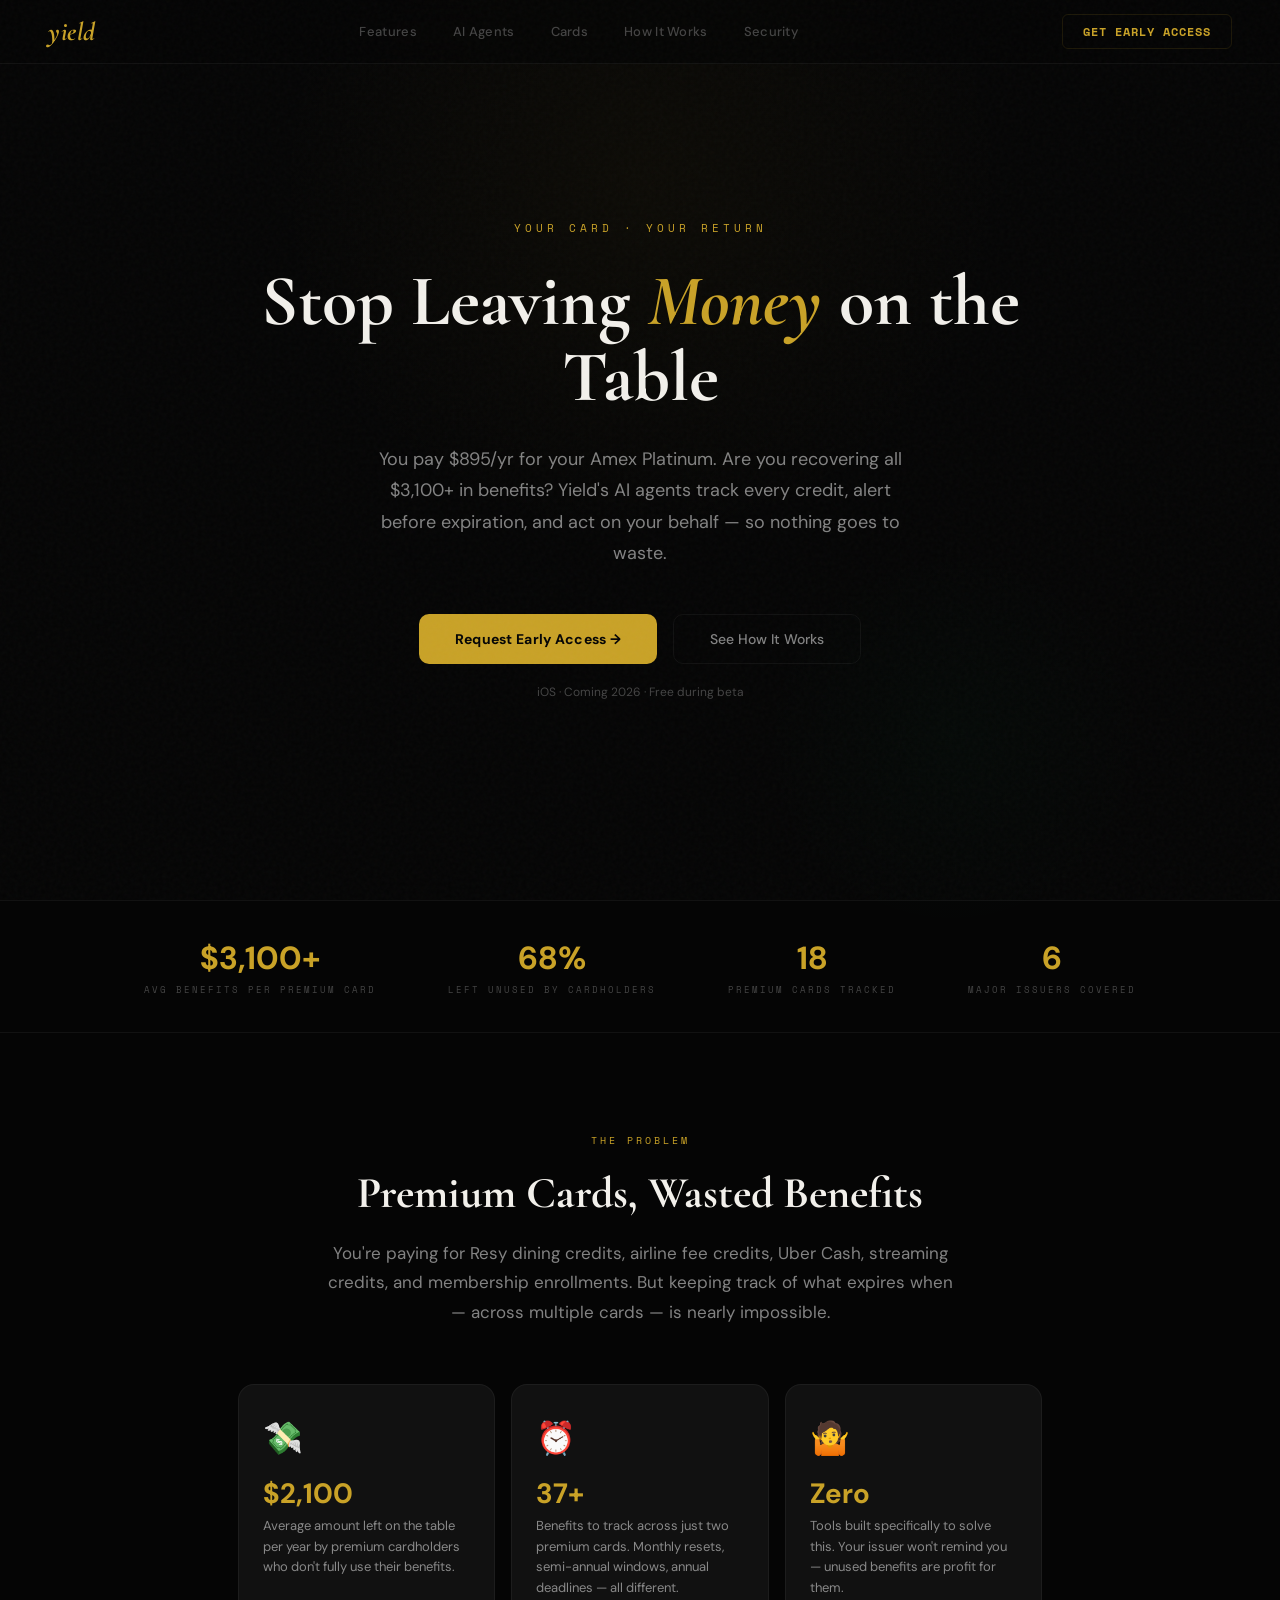
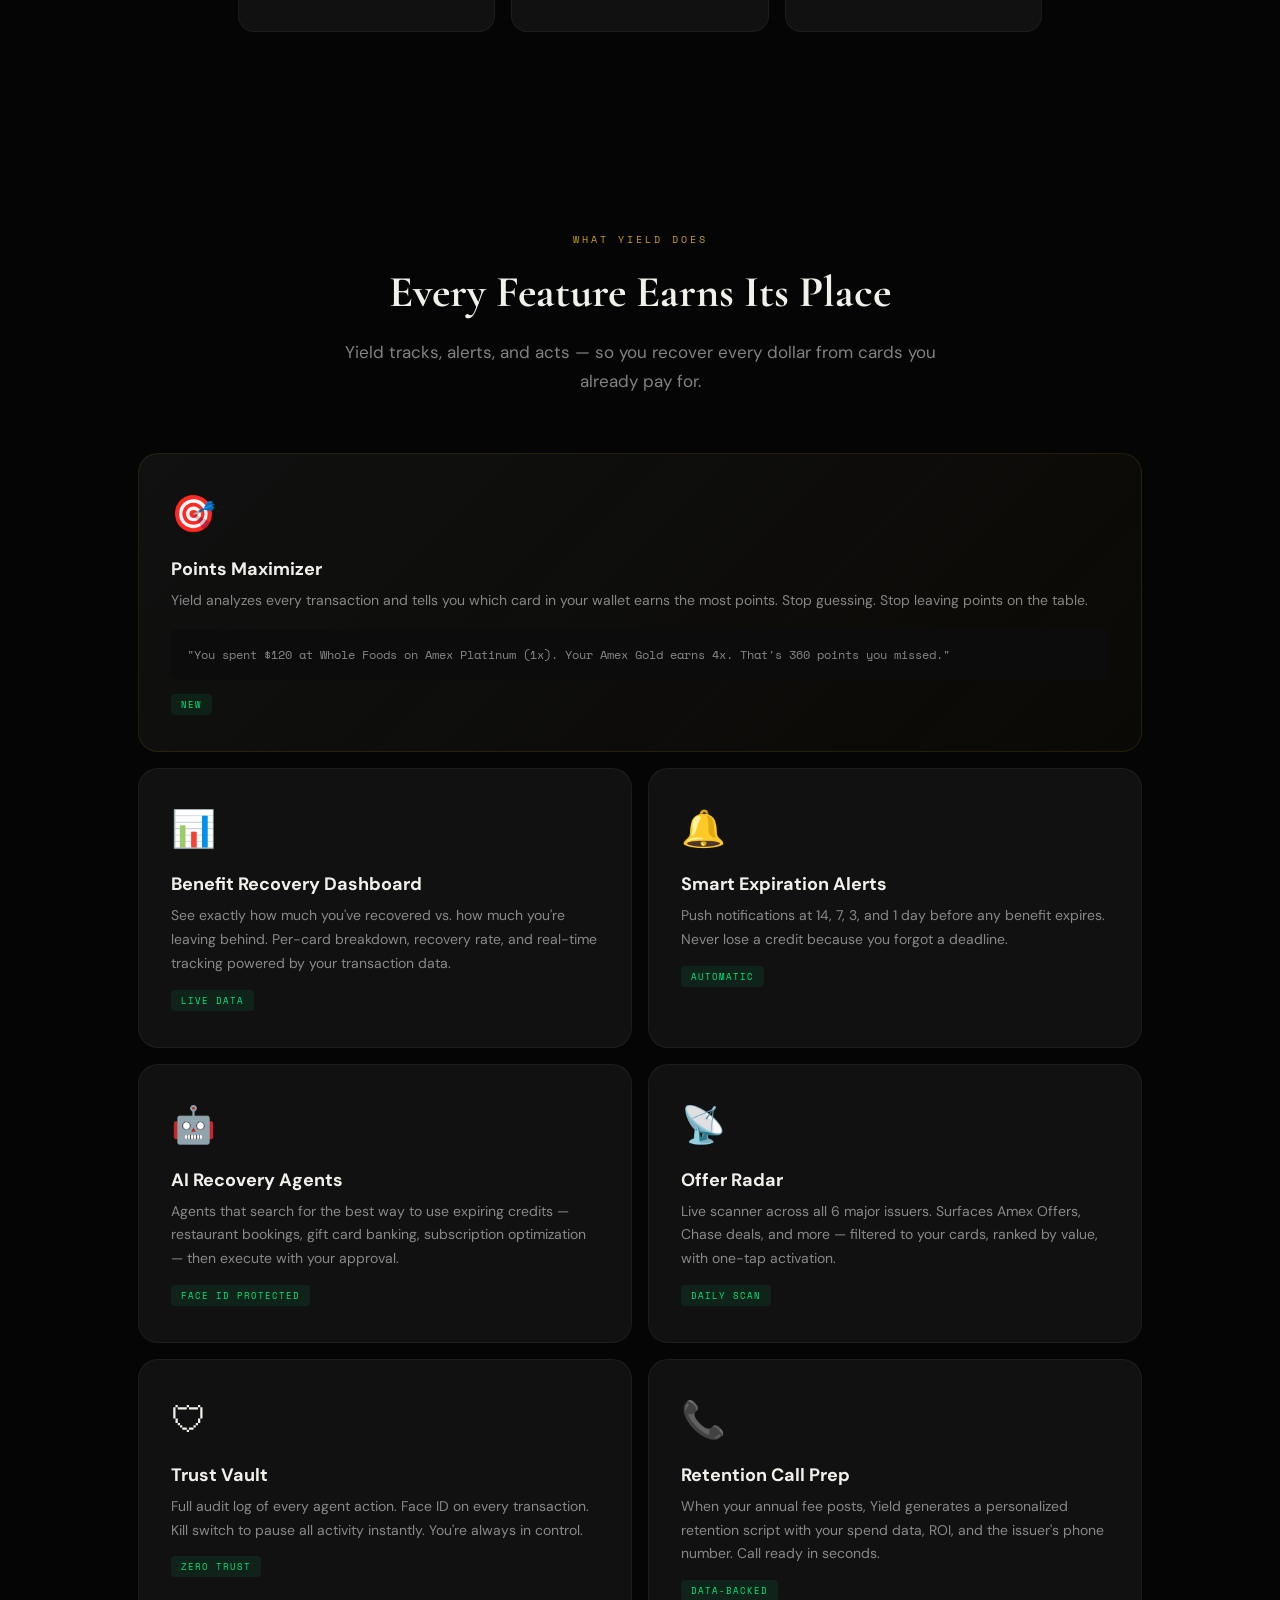
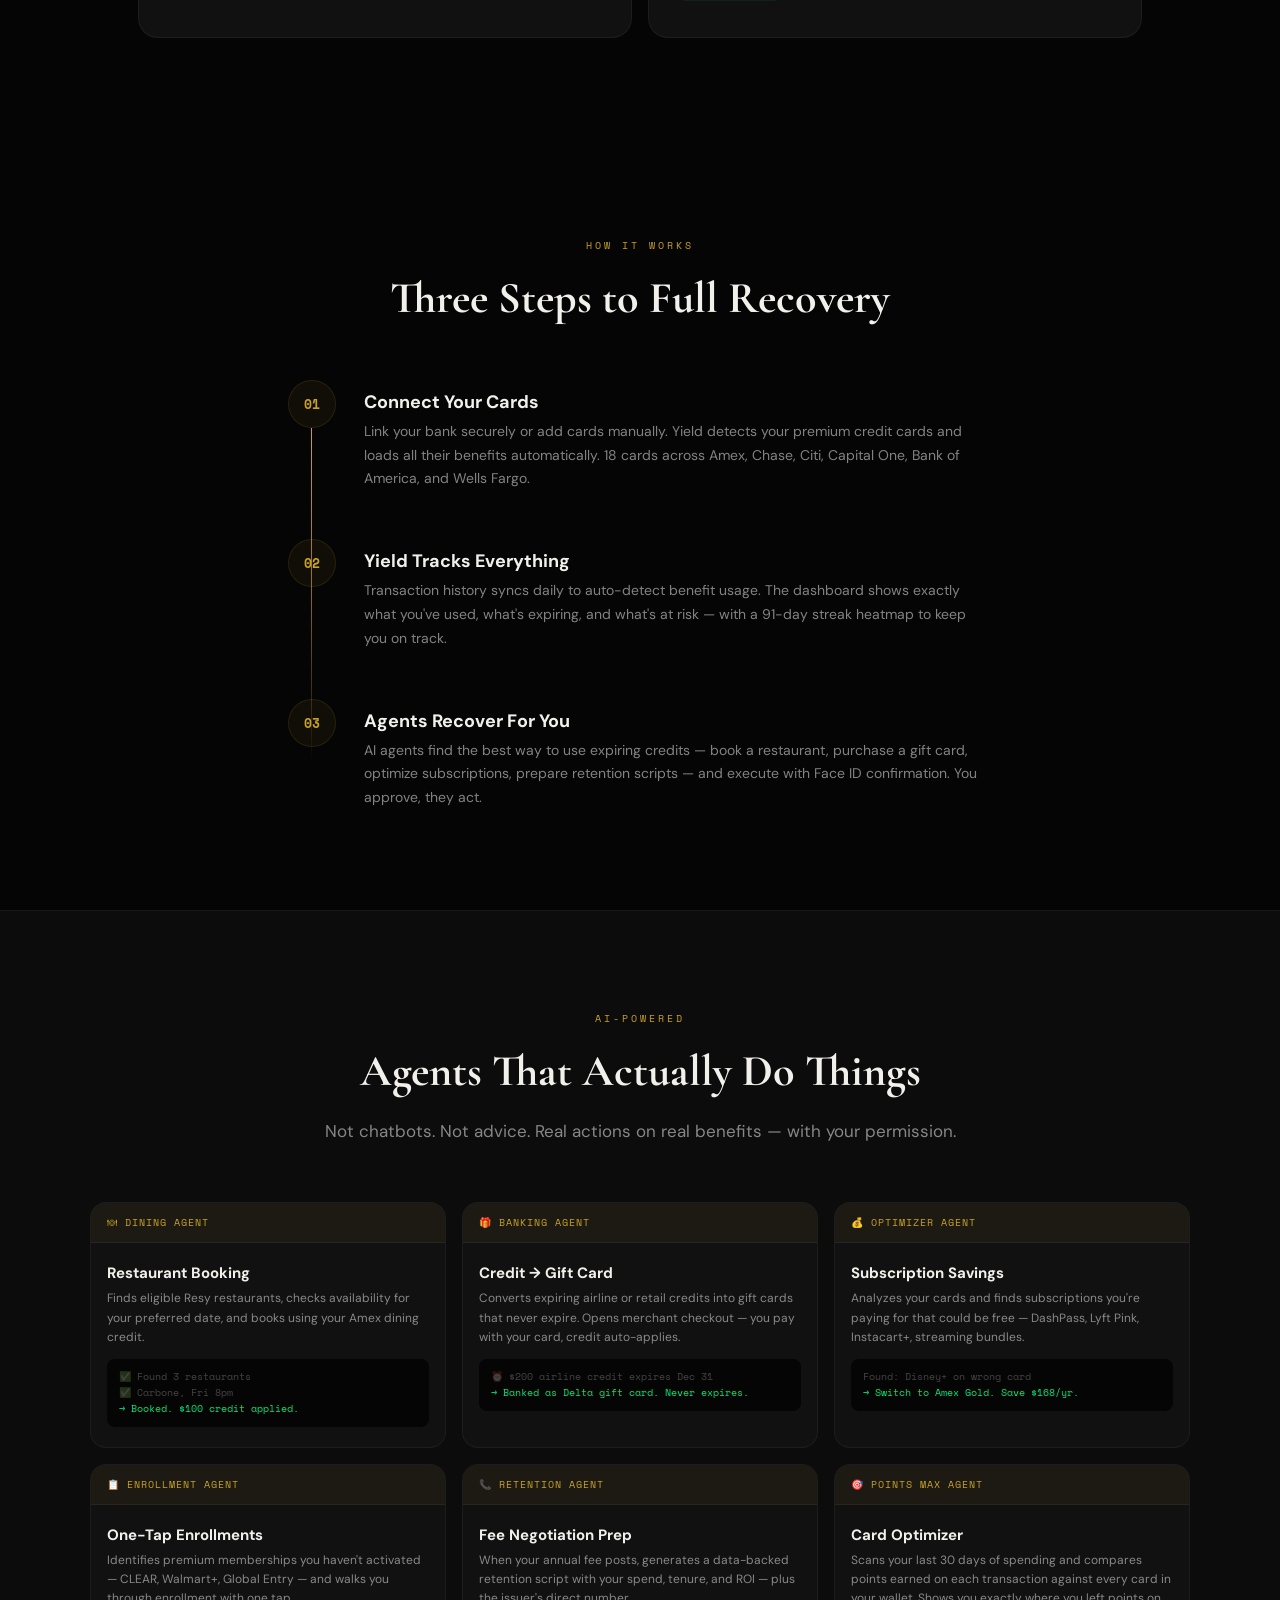
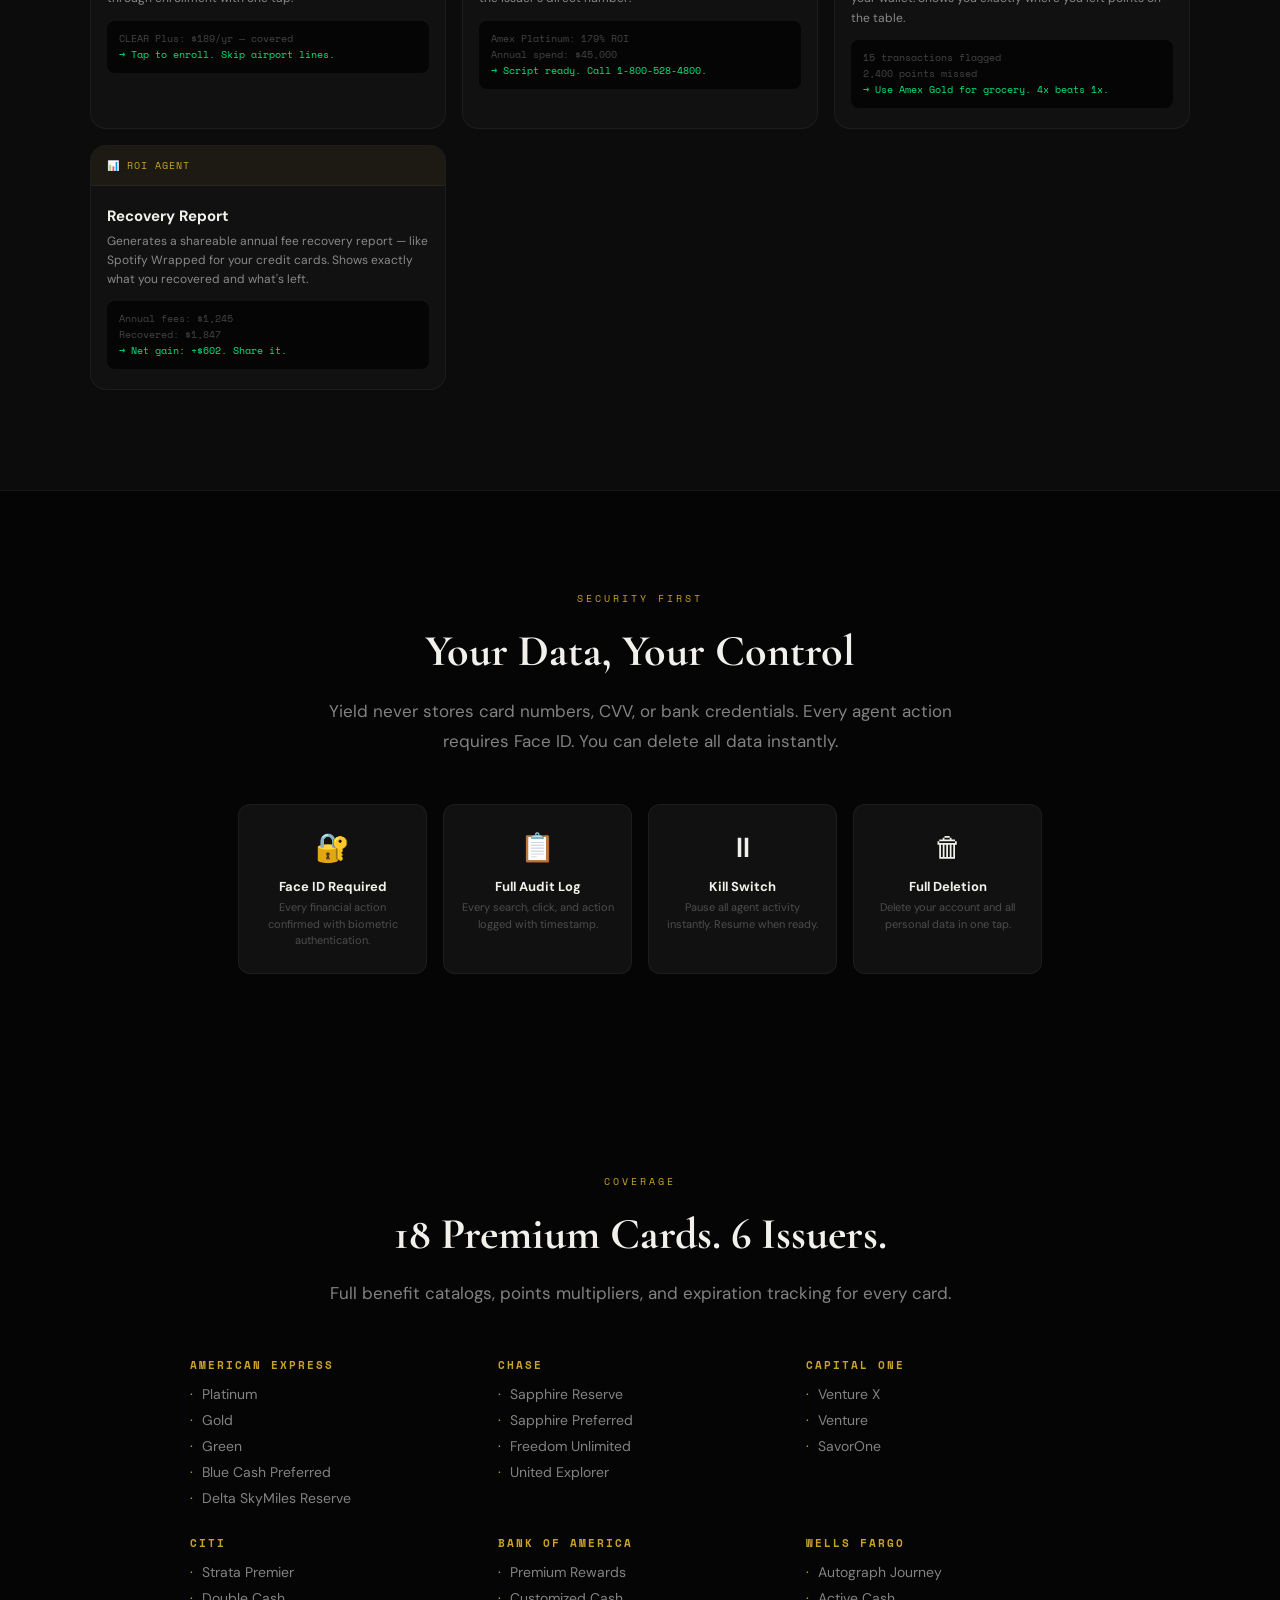
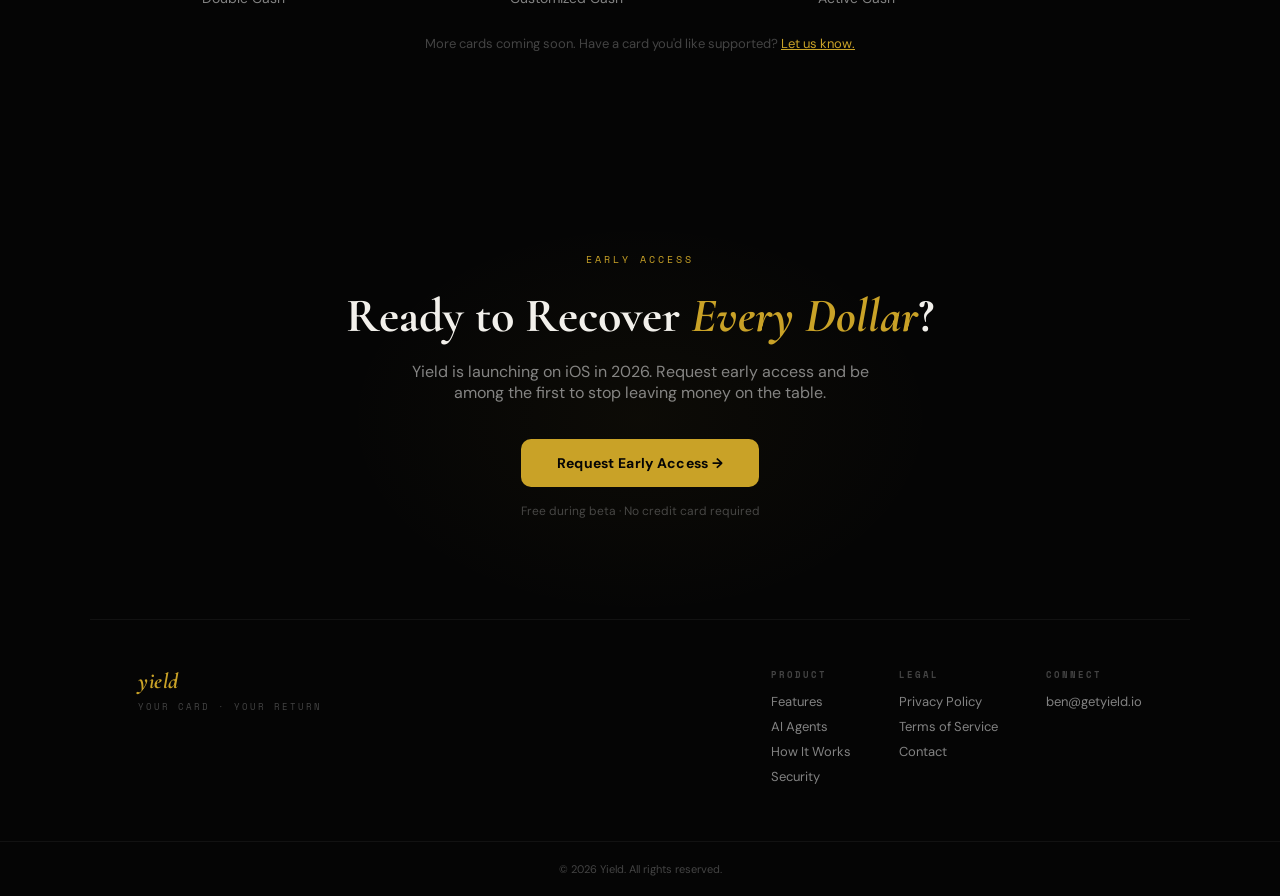
==== commit 652dc0e4: "Update Amex Platinum fee to 95 and benefit totals" ====
--- a/index.html
+++ b/index.html
@@ -210,7 +210,7 @@
   <div class="hero-content">
     <div class="hero-eyebrow">Your Card · Your Return</div>
     <h1>Stop Leaving <span class="gold italic">Money</span> on the Table</h1>
-    <p class="hero-body">You pay $695/yr for your Amex Platinum. Are you recovering all $2,800+ in benefits? Yield's AI agents track every credit, alert before expiration, and act on your behalf — so nothing goes to waste.</p>
+    <p class="hero-body">You pay $895/yr for your Amex Platinum. Are you recovering all $3,100+ in benefits? Yield's AI agents track every credit, alert before expiration, and act on your behalf — so nothing goes to waste.</p>
     <div class="hero-actions">
       <a href="mailto:ben@getyield.io" class="btn-primary">Request Early Access →</a>
       <a href="#how" class="btn-secondary">See How It Works</a>
@@ -222,7 +222,7 @@
 <!-- ─── PROOF ─── -->
 <section class="proof">
   <div class="proof-item">
-    <div class="proof-value">$2,800+</div>
+    <div class="proof-value">$3,100+</div>
     <div class="proof-label">Avg benefits per premium card</div>
   </div>
   <div class="proof-item">
@@ -248,7 +248,7 @@
   <div class="problem-cards">
     <div class="problem-card">
       <div class="problem-icon">💸</div>
-      <div class="problem-stat">$1,900</div>
+      <div class="problem-stat">$2,100</div>
       <div class="problem-desc">Average amount left on the table per year by premium cardholders who don't fully use their benefits.</div>
     </div>
     <div class="problem-card">
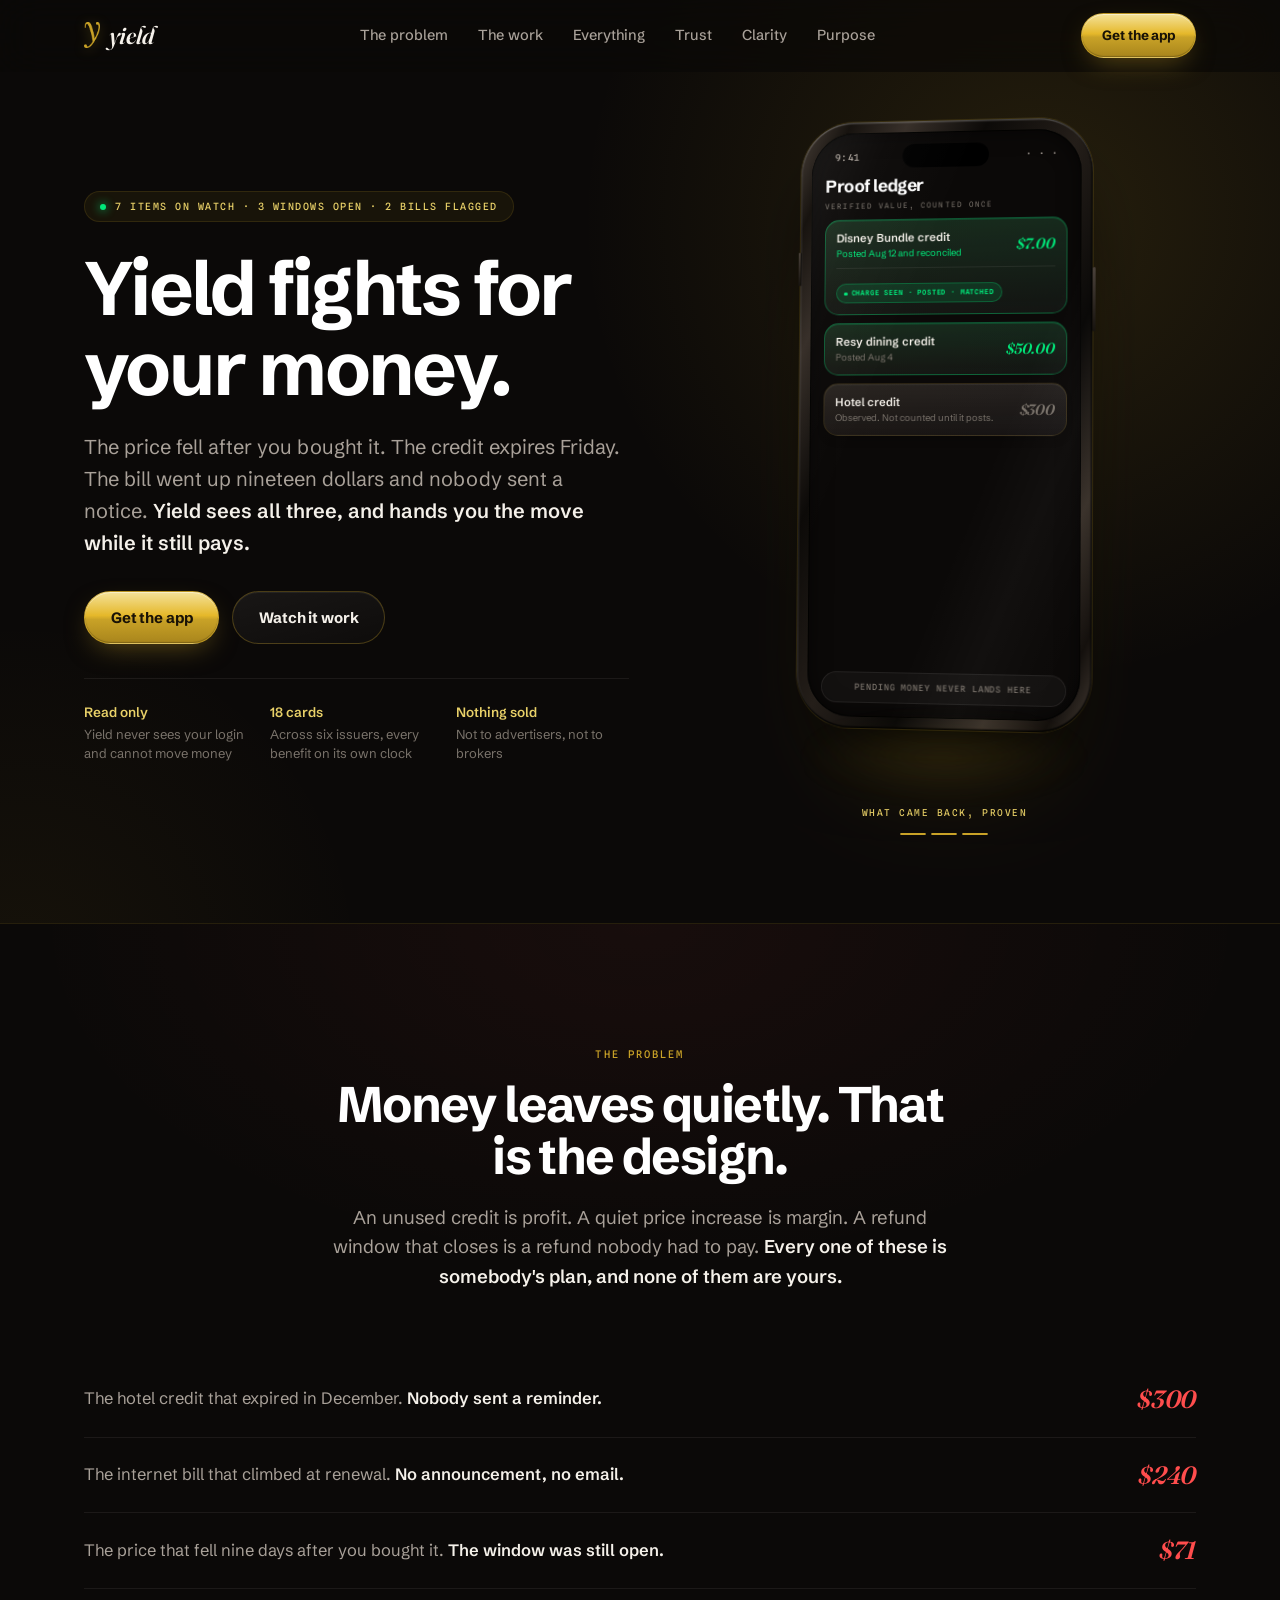
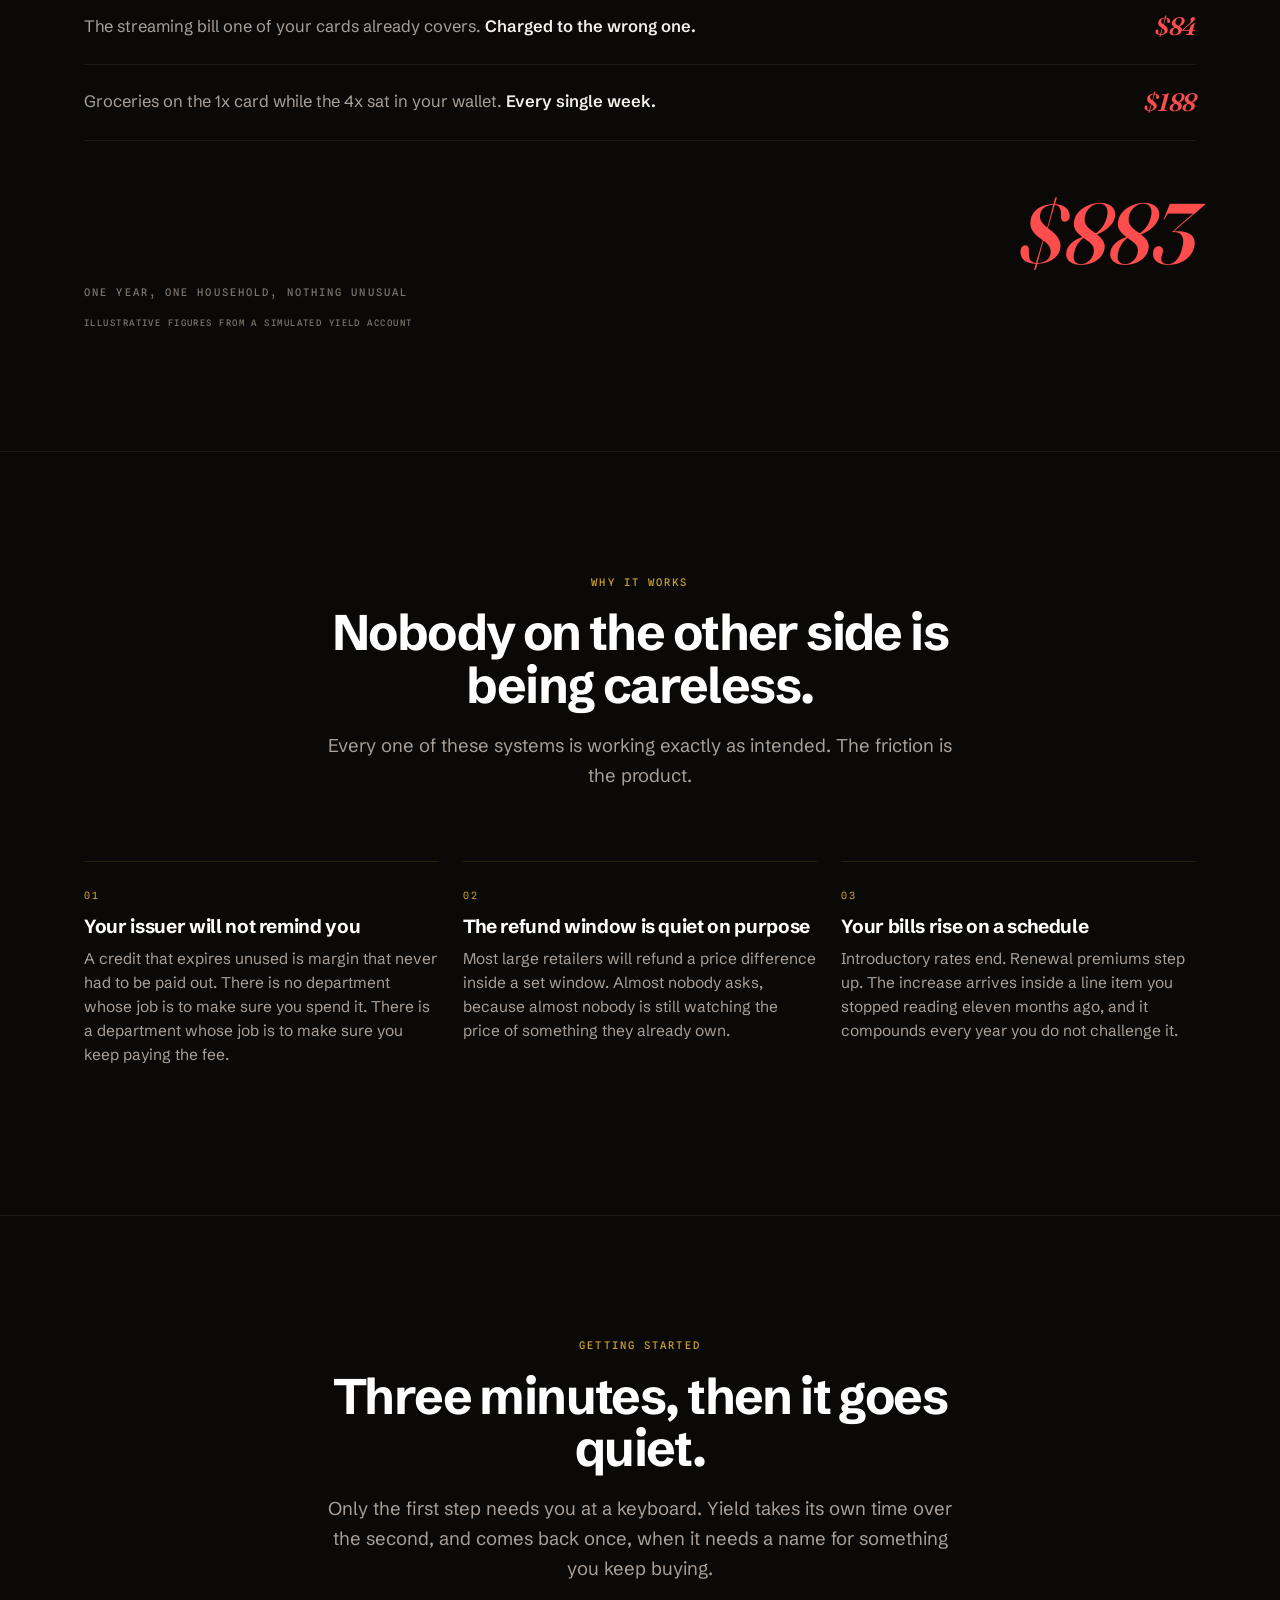
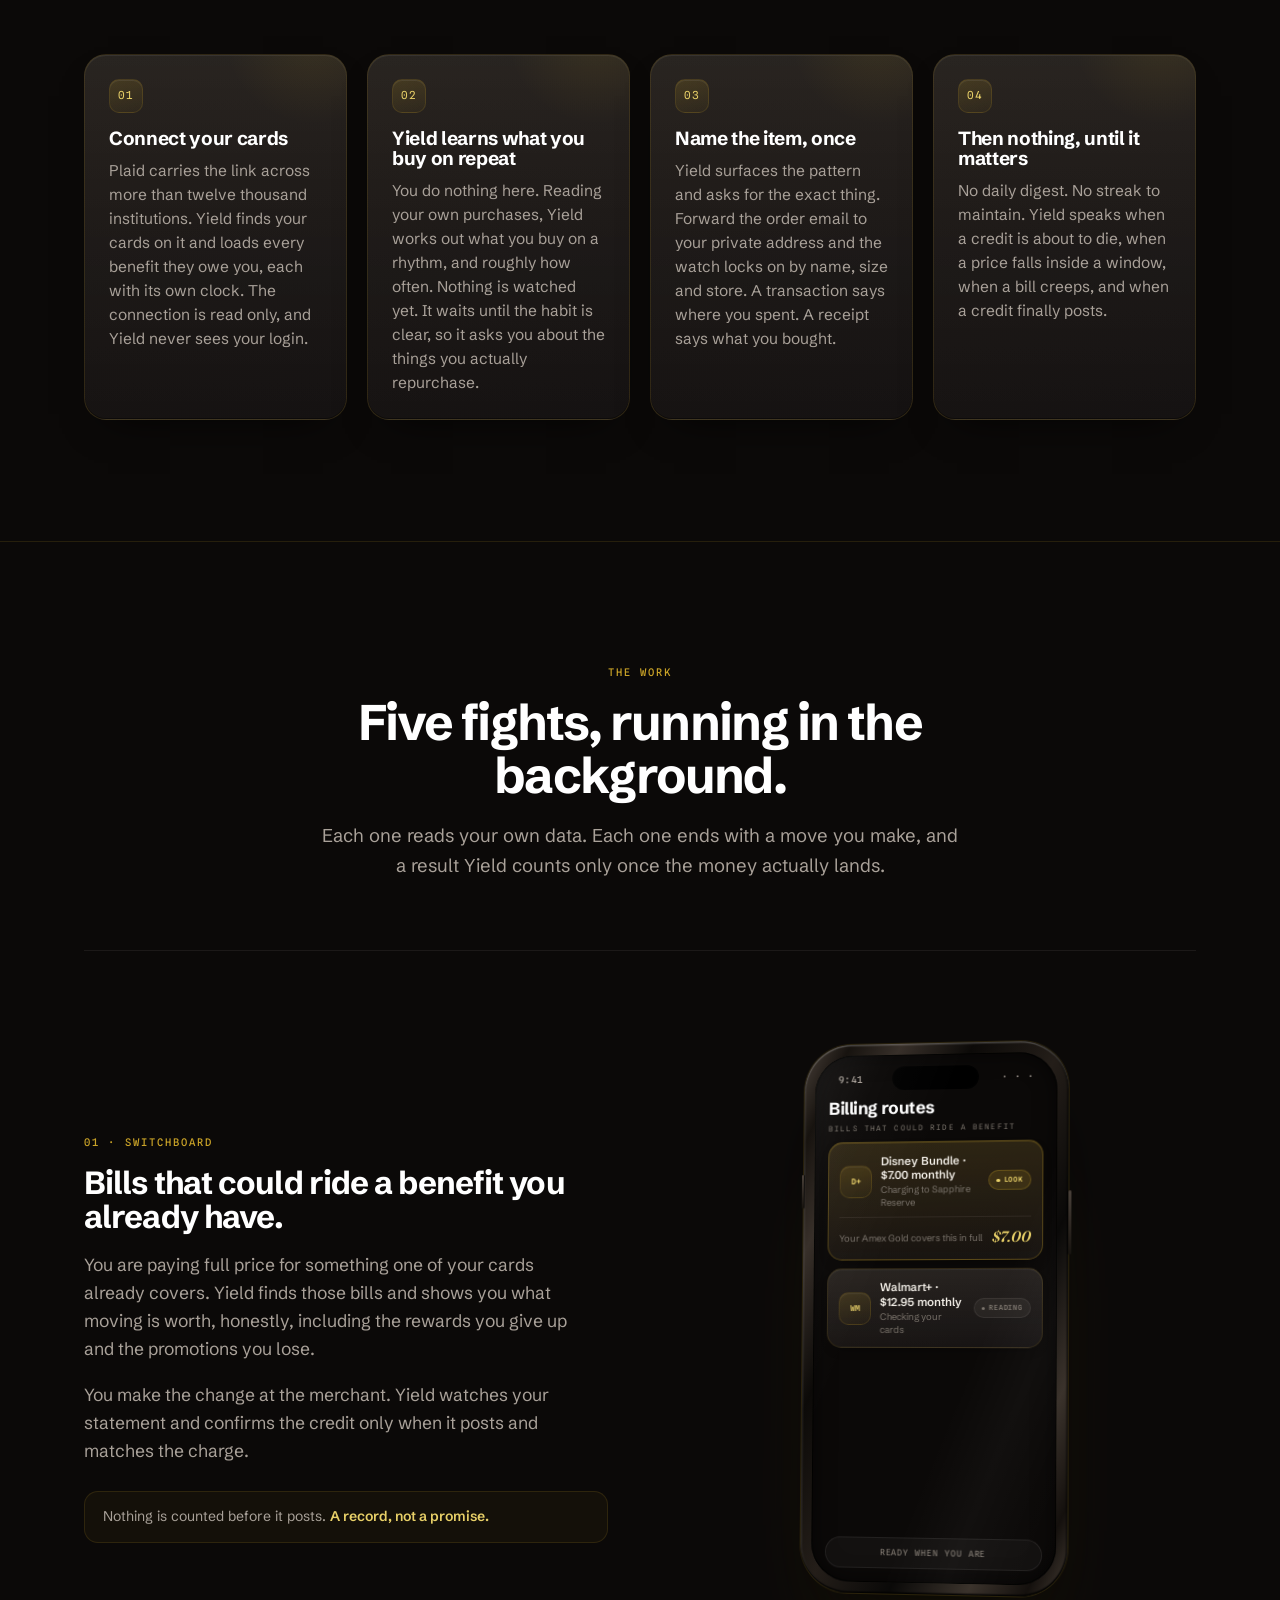
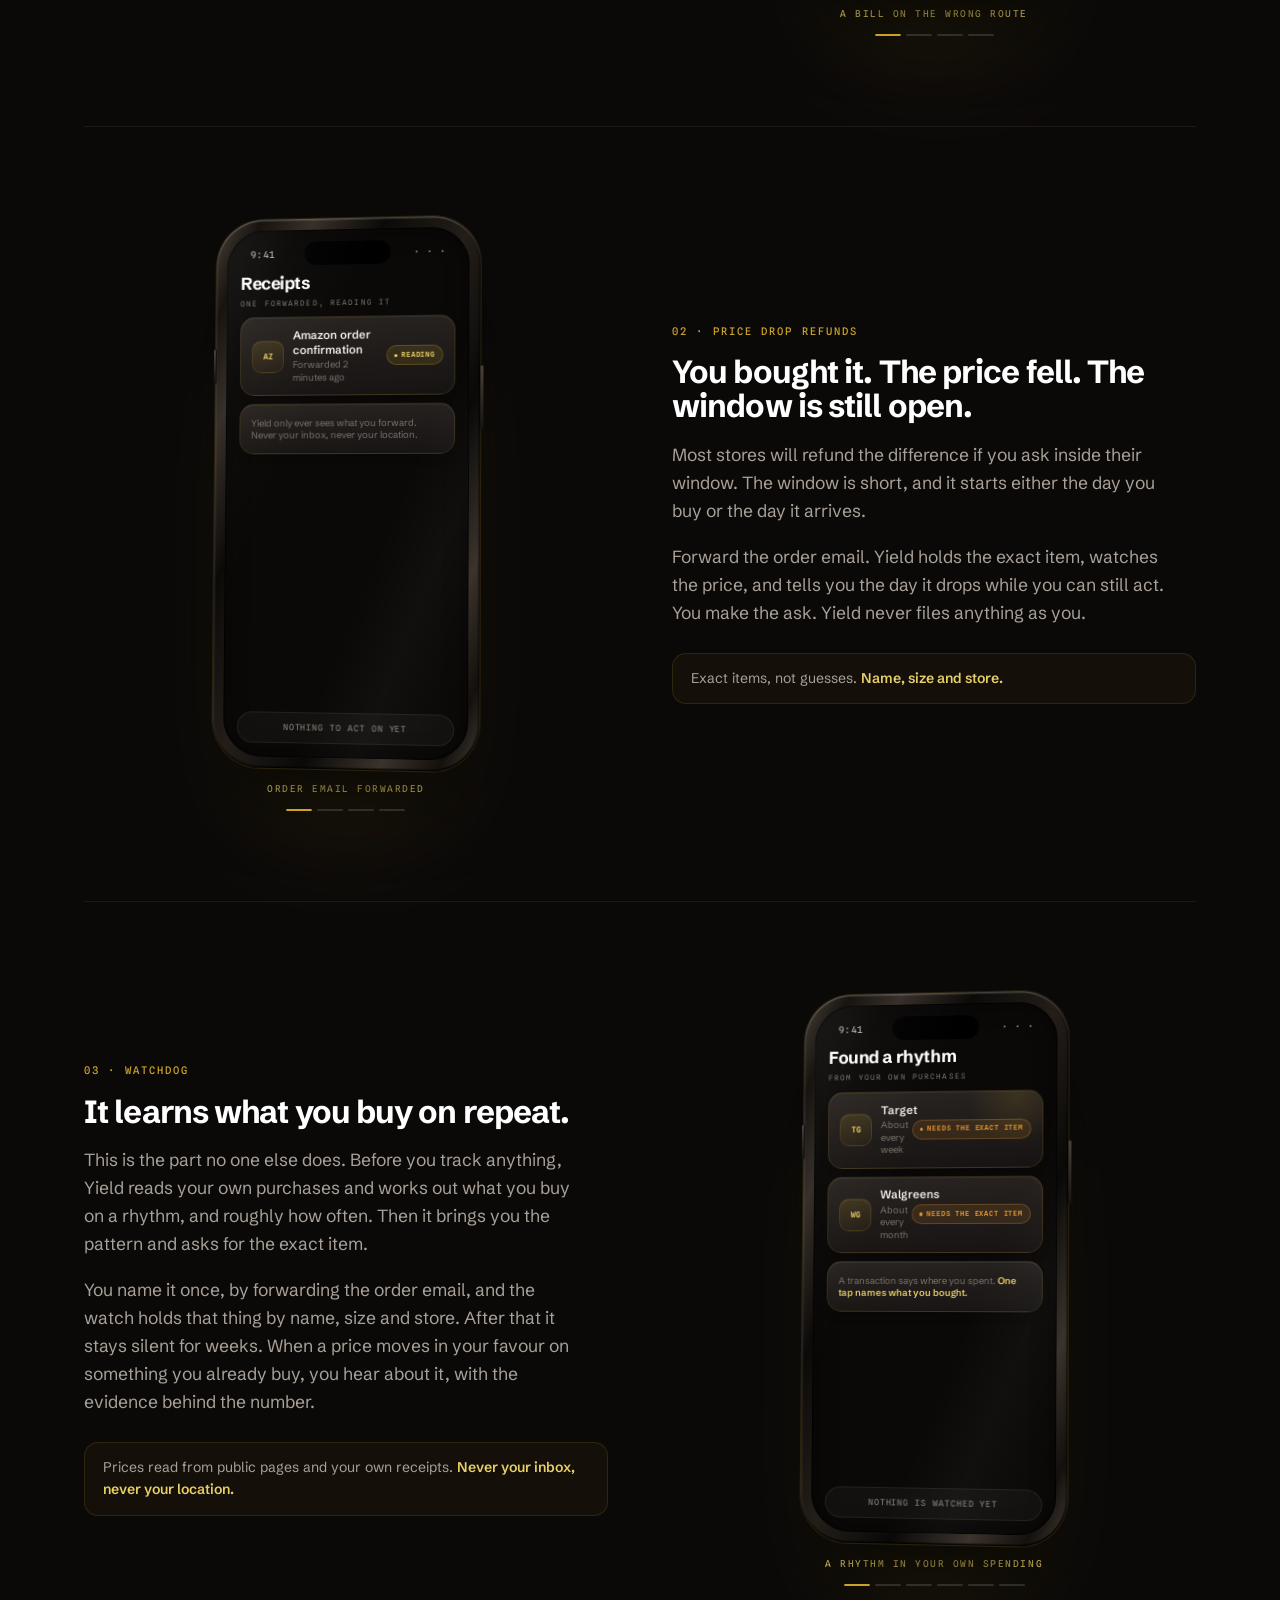
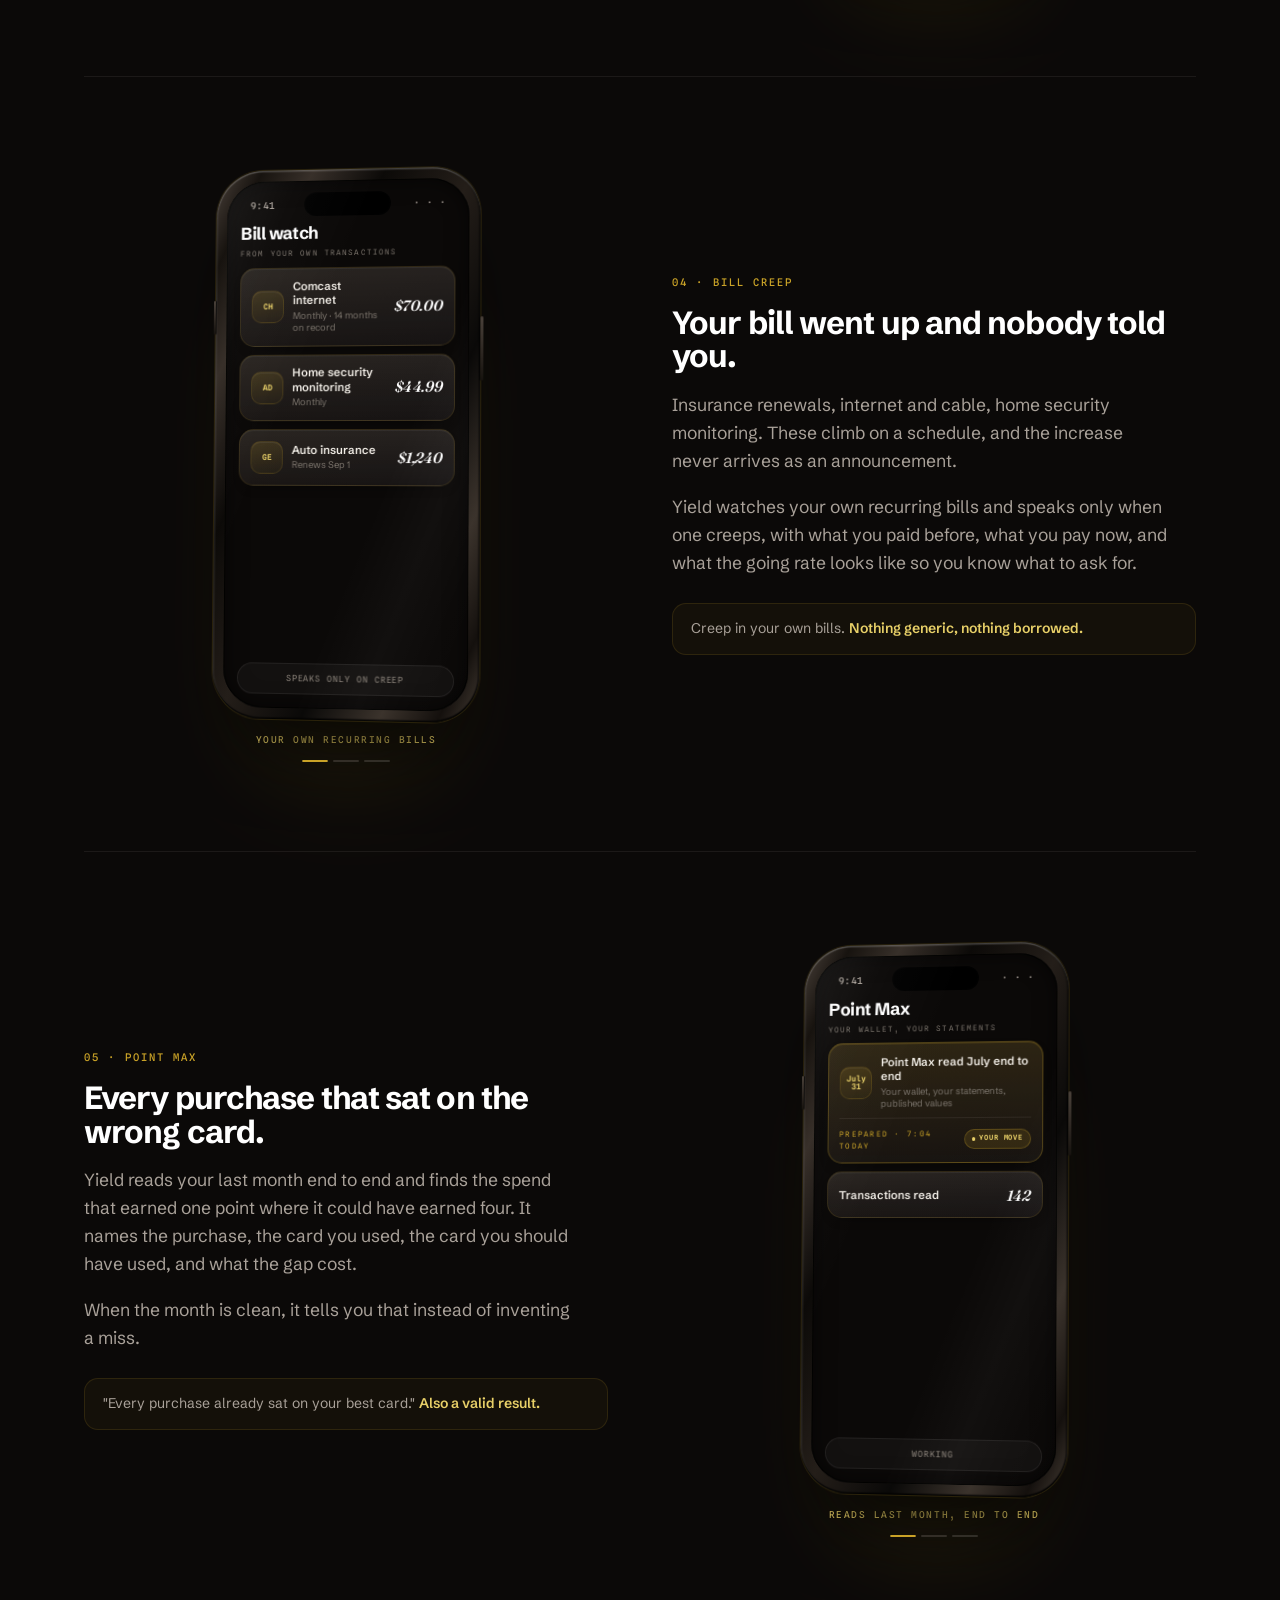
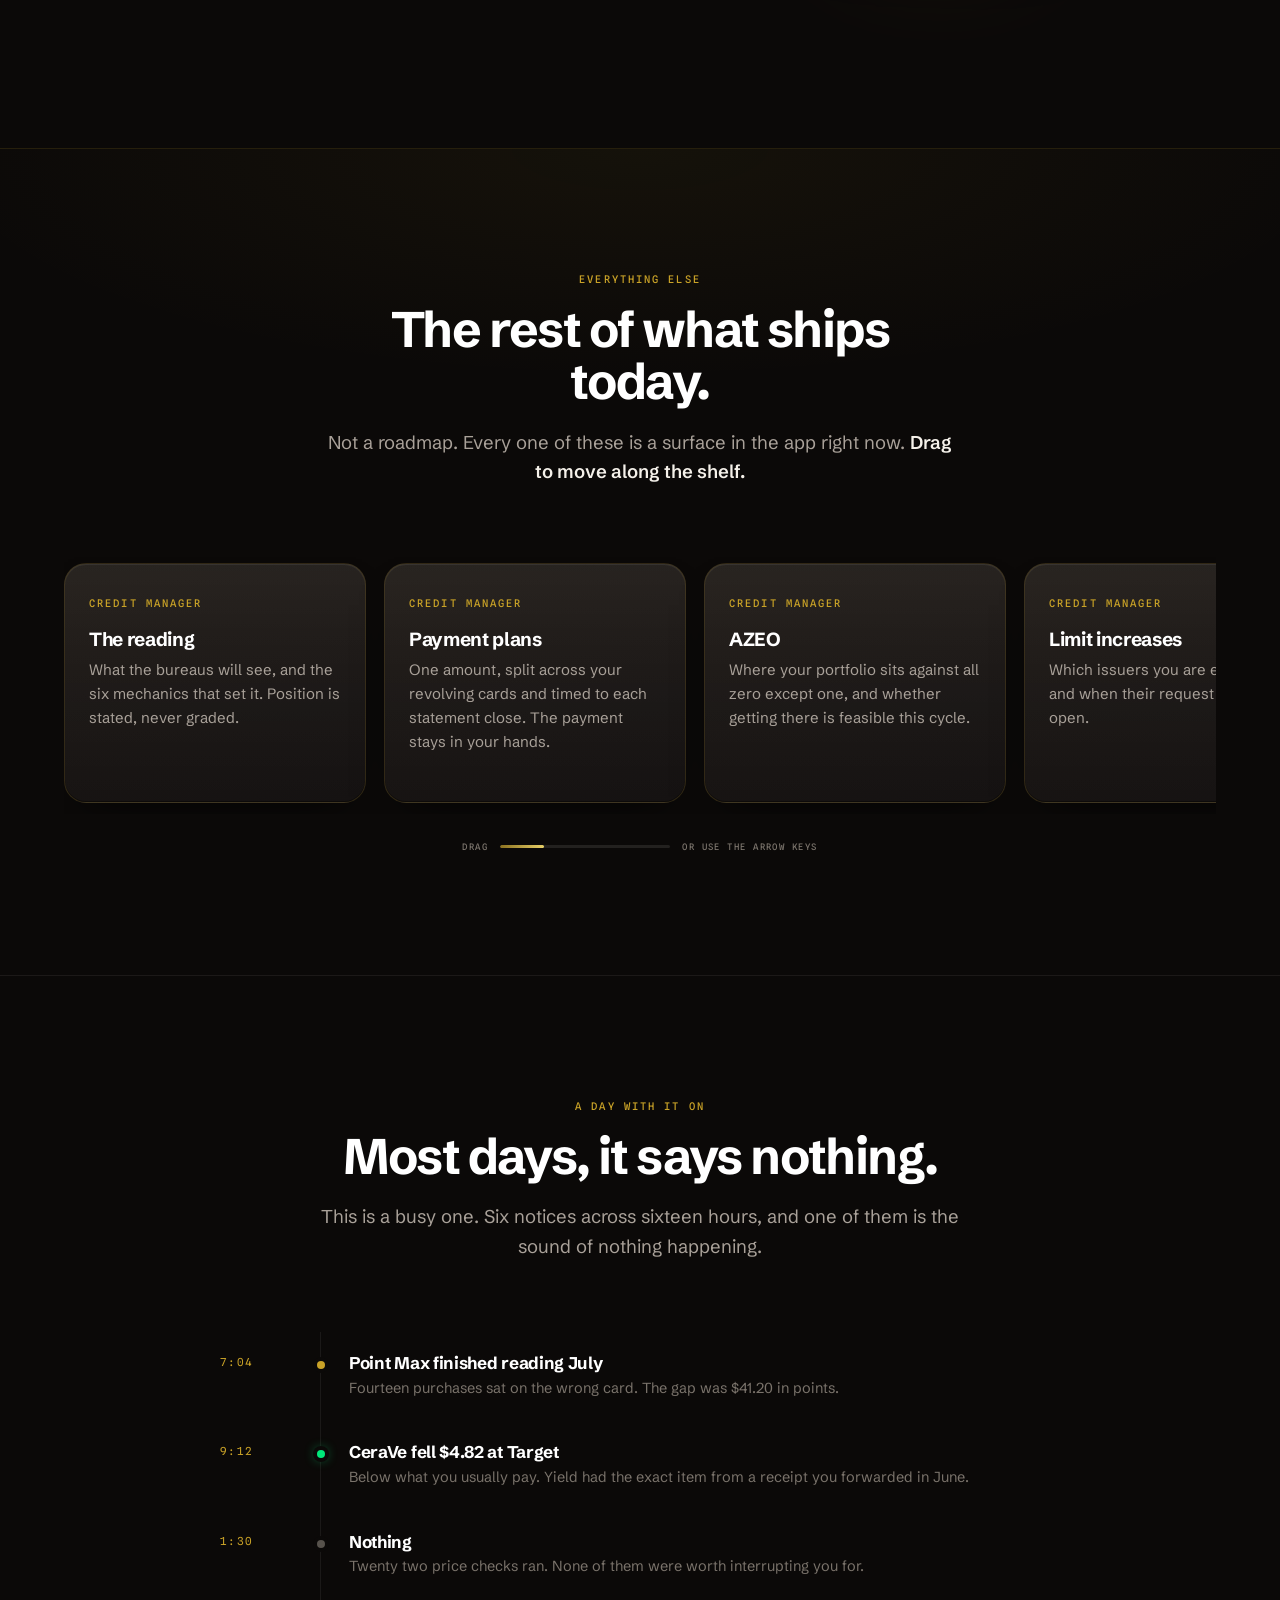
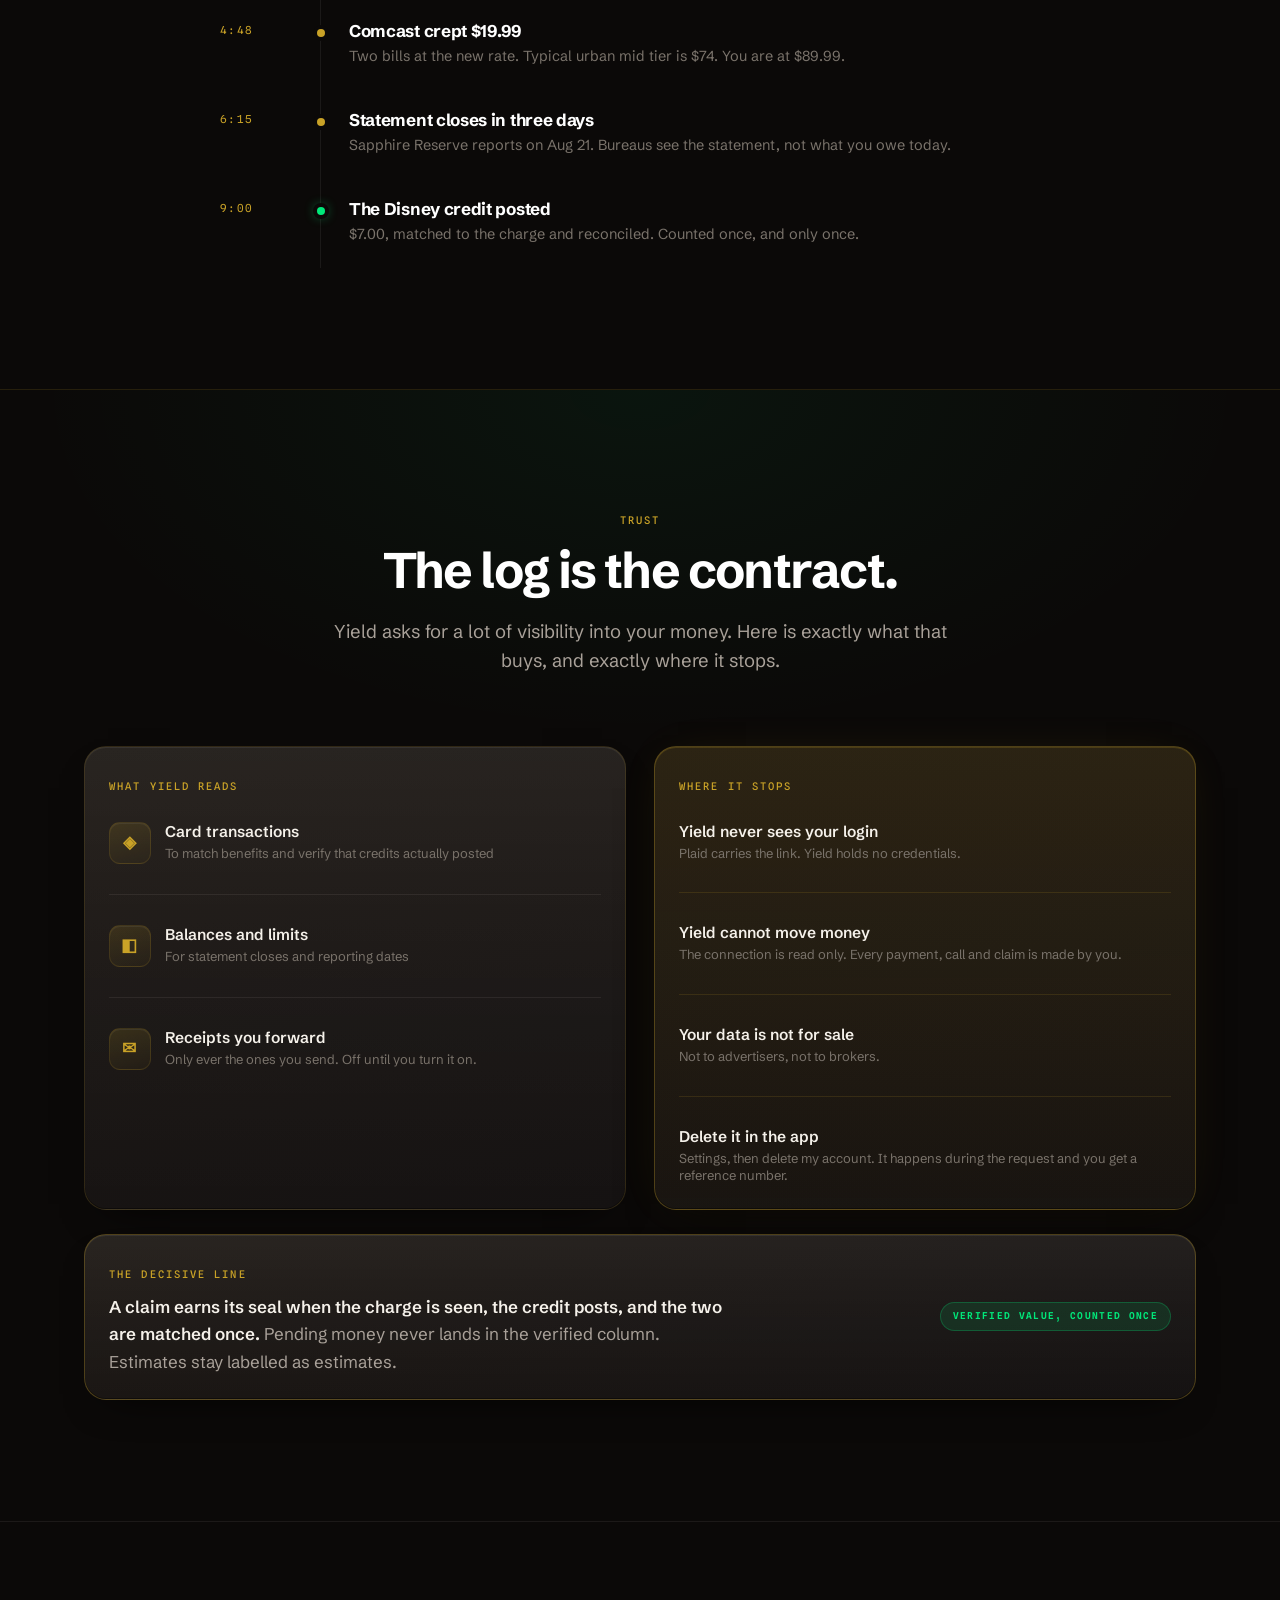
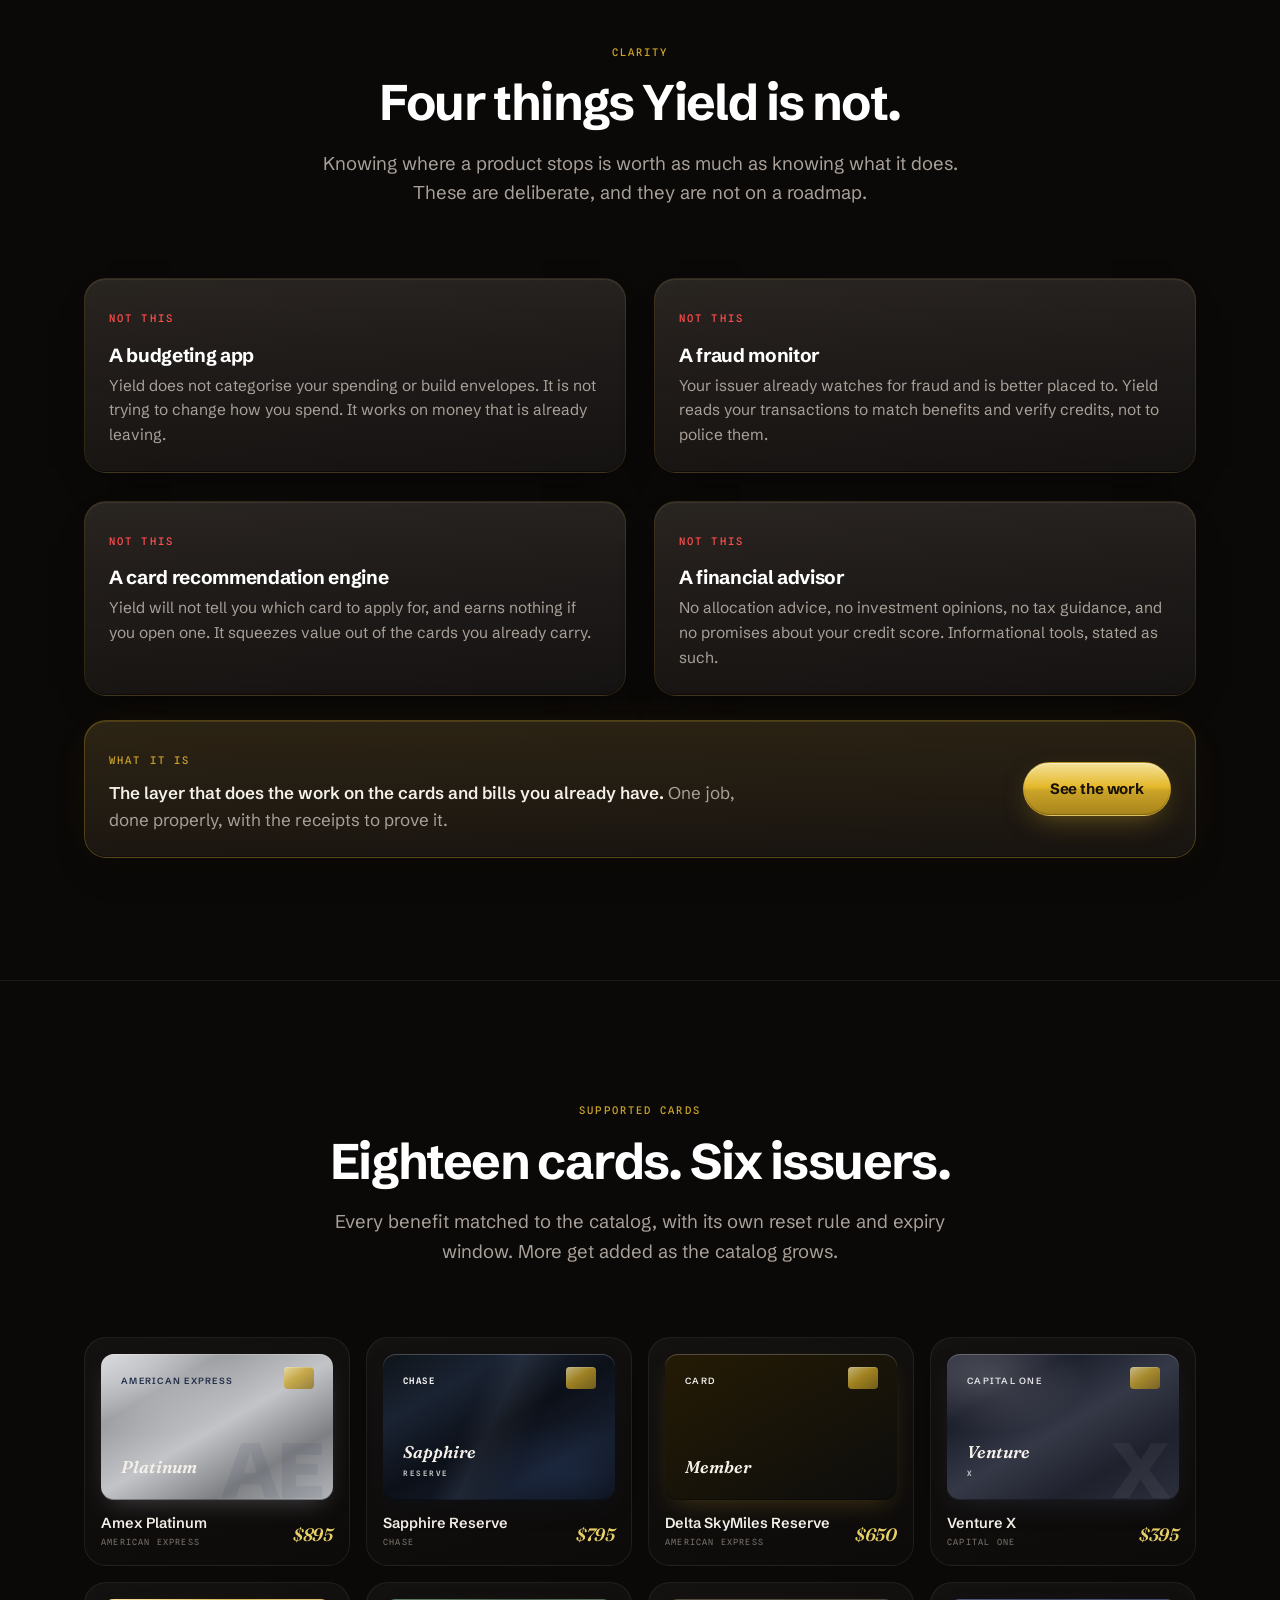
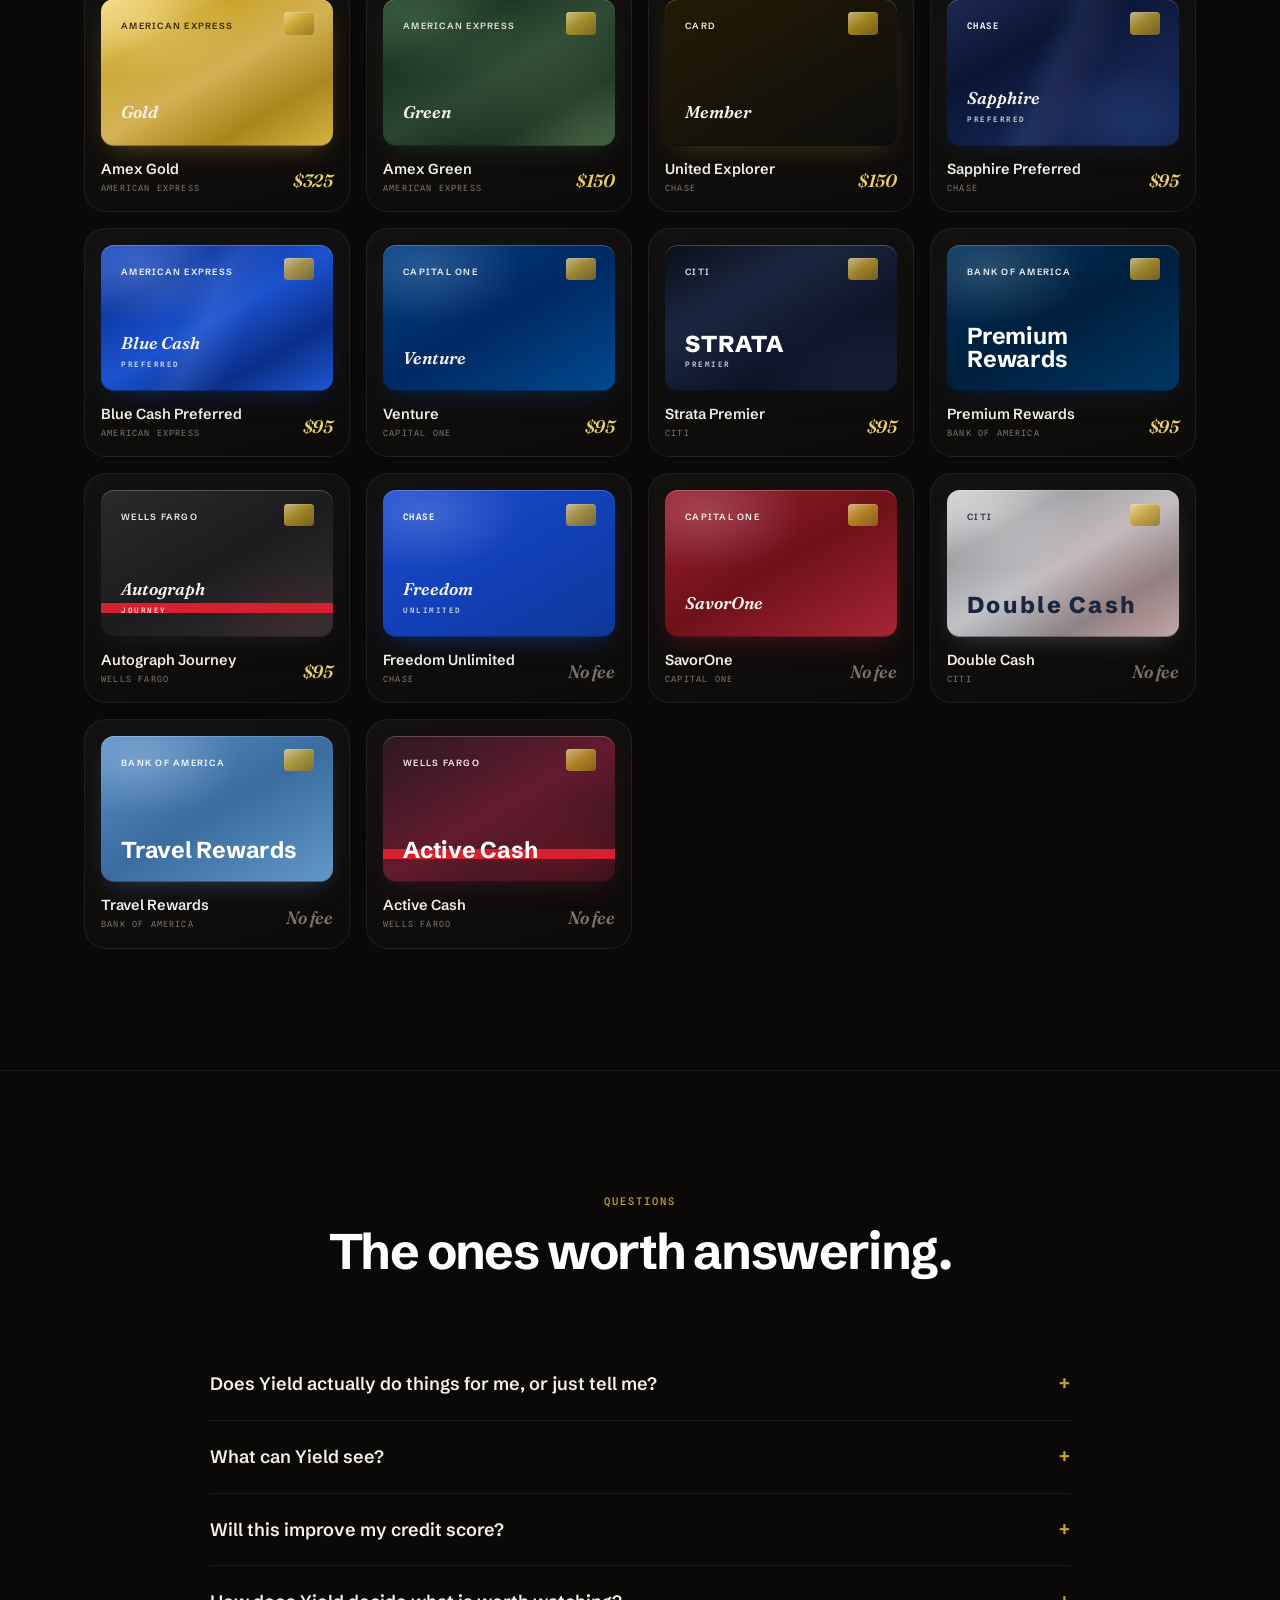
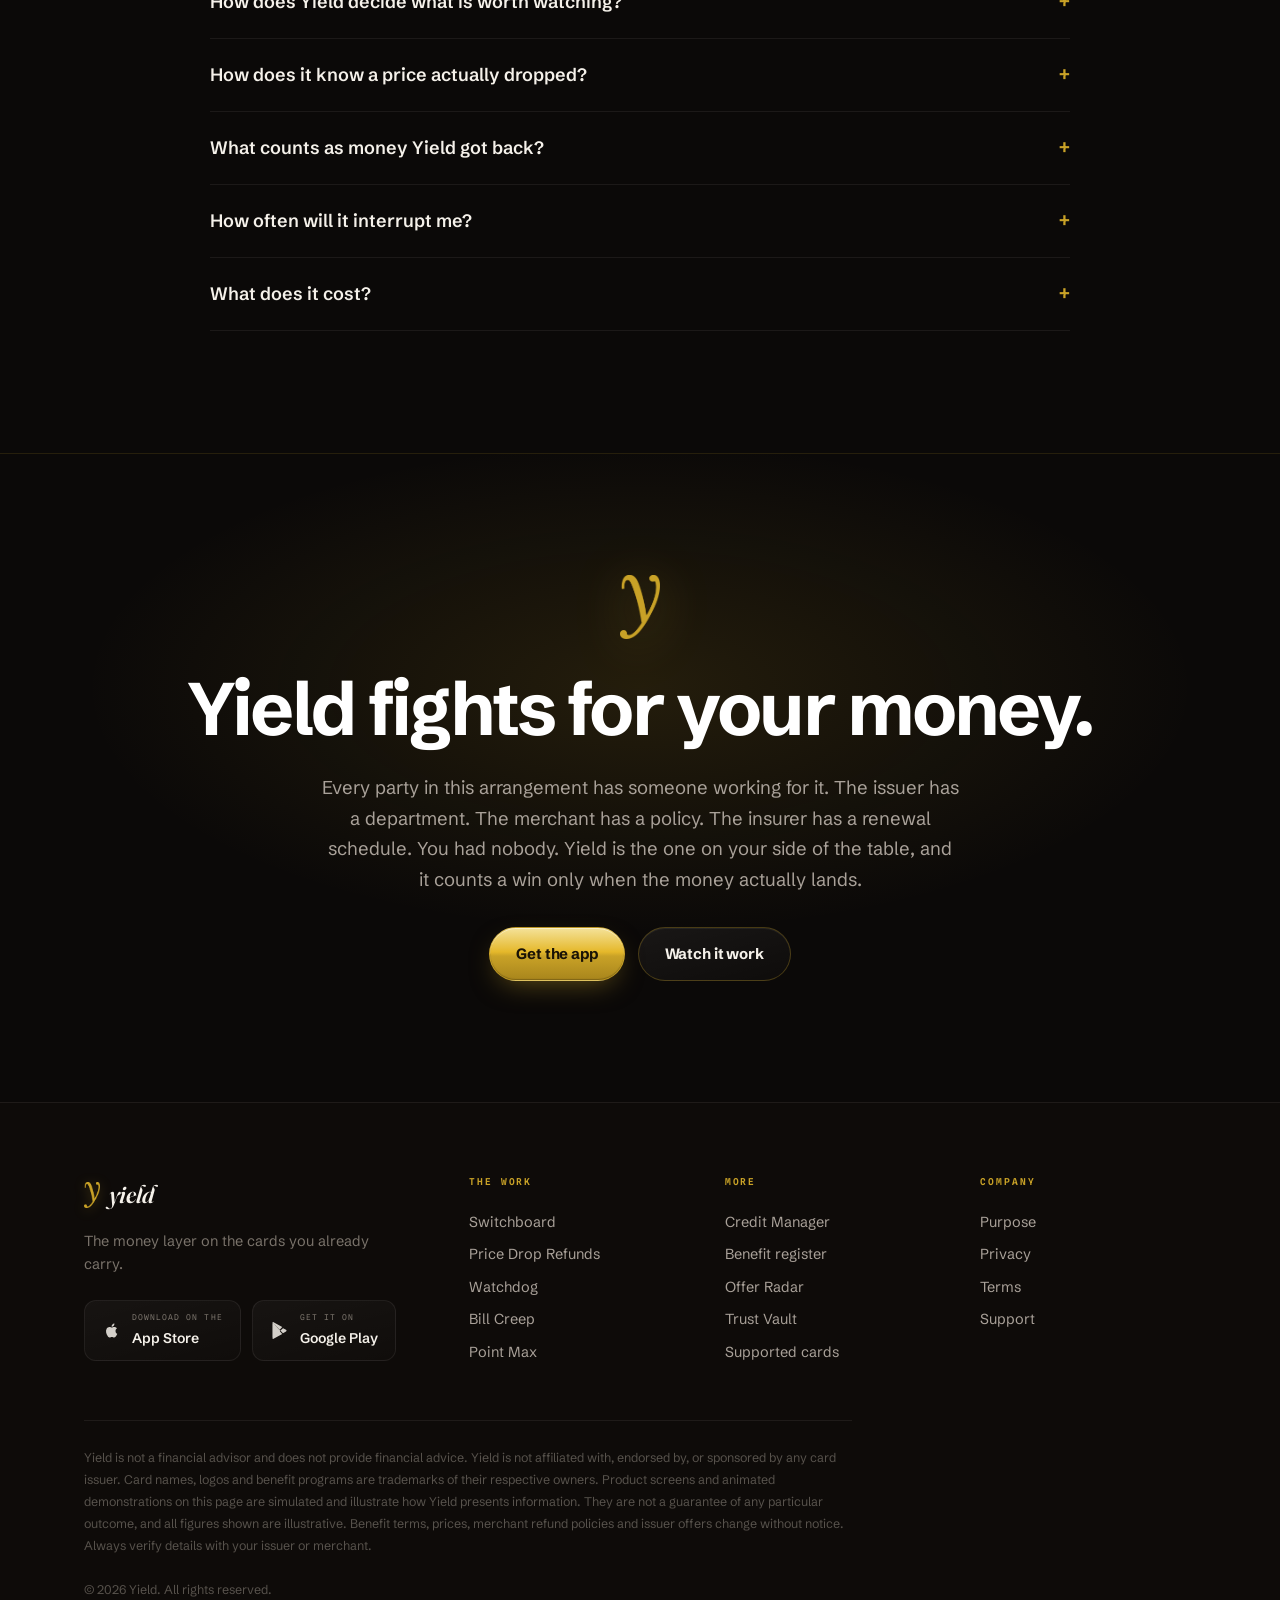
==== commit 80df6b0b: "Rebuild getyield.io: product-forward site on the real app surfaces Replaces the rewards-era marketin" ====
--- a/index.html
+++ b/index.html
@@ -1,562 +1,633 @@
-<!DOCTYPE html>
+<!doctype html>
 <html lang="en">
 <head>
-<meta charset="UTF-8">
-<meta name="viewport" content="width=device-width, initial-scale=1.0">
-<title>Yield — Recover Every Dollar From Your Card Fees</title>
-<meta name="description" content="Yield helps premium credit card holders recover unused benefits before they expire. AI agents track, alert, and act on your behalf.">
-<meta property="og:title" content="Yield — Recover Every Dollar">
-<meta property="og:description" content="Stop leaving money on the table. AI-powered benefit recovery for premium cardholders.">
+<meta charset="utf-8">
+<meta name="viewport" content="width=device-width,initial-scale=1">
+<title>Yield · fights for your money</title>
+<meta name="description" content="Your card credits expire quietly. Your bills climb without a notice. The price of what you just bought falls a week later. Yield watches all of it and hands you the move while it still pays.">
+<meta name="theme-color" content="#0B0908">
+<link rel="icon" href="/favicon.png">
+<link rel="apple-touch-icon" href="/assets/yield-icon.png">
+<meta property="og:title" content="Yield · fights for your money">
+<meta property="og:description" content="Card credits, refund windows, creeping bills and the wrong card at checkout. Yield watches all of it and hands you the move while it still pays.">
 <meta property="og:type" content="website">
 <meta property="og:url" content="https://getyield.io">
-<link rel="icon" type="image/png" href="/favicon.png">
+<meta property="og:image" content="https://getyield.io/assets/yield-icon.png">
+<meta name="twitter:card" content="summary">
+<link rel="preconnect" href="https://fonts.googleapis.com">
+<link rel="preconnect" href="https://fonts.gstatic.com" crossorigin>
+<link href="https://fonts.googleapis.com/css2?family=Fraunces:ital,opsz,wght@0,9..144,300..900;1,9..144,300..900&family=Schibsted+Grotesk:wght@400..800&family=Spline+Sans+Mono:wght@400;500;600&display=swap" rel="stylesheet">
+<script>document.documentElement.className="js"</script>
+<link rel="stylesheet" href="/assets/yield.css">
 <style>
-@import url('https://fonts.googleapis.com/css2?family=Cormorant+Garamond:ital,wght@0,400;0,500;0,600;0,700;1,400;1,500;1,600;1,700&family=DM+Sans:ital,wght@0,400;0,500;0,600;0,700;1,400&family=Space+Mono:wght@400;700&display=swap');
-
-*{margin:0;padding:0;box-sizing:border-box;}
-
-:root{
---bg:#050505;--surface:#0c0c0c;--card:#111111;--card-h:#181818;
---gold:#C9A227;--gold-l:#E8D068;--gold-d:#8A6A10;
---gold-bg:rgba(201,162,39,0.06);--gold-border:rgba(201,162,39,0.12);
---green:#00E87A;--green-bg:rgba(0,232,122,0.08);
---red:#FF4D4D;--red-bg:rgba(255,77,77,0.08);
---text:#F2F0EB;--text2:rgba(255,255,255,0.5);--text3:rgba(255,255,255,0.25);
---border:rgba(255,255,255,0.05);
+/* ── homepage composition ───────────────────────────────────── */
+header{padding:118px 0 88px;position:relative;overflow:hidden}
+.halo{position:absolute;width:1080px;height:1080px;right:-300px;top:-320px;
+  background:radial-gradient(circle,rgba(201,162,39,.14),transparent 60%);pointer-events:none}
+.halo2{position:absolute;width:760px;height:760px;left:-360px;bottom:-420px;
+  background:radial-gradient(circle,rgba(201,162,39,.06),transparent 64%);pointer-events:none}
+.hero{display:grid;grid-template-columns:1.04fr .96fr;gap:clamp(28px,5vw,68px);
+  align-items:center;position:relative}
+.hero h1{font-size:clamp(42px,5.9vw,76px)}
+.hero .lede{font-size:20px;color:var(--grey);max-width:47ch;margin-top:24px;line-height:1.6}
+.hero .lede b{color:var(--bone);font-weight:600}
+.tagline{display:inline-flex;align-items:center;gap:9px;border:1px solid var(--hair);
+  padding:7px 15px;border-radius:999px;margin-bottom:26px;background:rgba(201,162,39,.07)}
+.tagline .dot{width:6px;height:6px;border-radius:50%;background:var(--green);
+  box-shadow:0 0 10px var(--green);animation:pulse 2.6s var(--ease-soft) infinite}
+@keyframes pulse{0%,100%{opacity:1}50%{opacity:.45}}
+.tagline span{font-family:var(--mono);font-size:10px;letter-spacing:.15em;
+  text-transform:uppercase;color:var(--gold-l);font-weight:500}
+.trust-strip{display:flex;gap:26px;margin-top:34px;flex-wrap:wrap;padding-top:24px;border-top:1px solid var(--hair-n)}
+.trust-strip div{font-size:13px;color:var(--muted);max-width:20ch;line-height:1.45}
+.trust-strip b{color:var(--gold-l);font-weight:600;display:block;font-size:13.5px;margin-bottom:2px}
+@media(max-width:960px){.hero{grid-template-columns:1fr}header{padding:104px 0 60px}}
+@media(max-width:560px){
+  .tagline .seg{display:none}
+  .tagline span{font-size:9px;letter-spacing:.12em}
+  .trust-strip{gap:18px}
+  .trust-strip div{max-width:none;flex:1 1 100%}
 }
 
-html{scroll-behavior:smooth;}
-body{background:var(--bg);color:var(--text);font-family:'DM Sans',sans-serif;overflow-x:hidden;-webkit-font-smoothing:antialiased;}
-
-/* ─── SELECTION ─── */
-::selection{background:rgba(201,162,39,0.3);color:#fff;}
-
-/* ─── SCROLLBAR ─── */
-::-webkit-scrollbar{width:5px;}
-::-webkit-scrollbar-track{background:transparent;}
-::-webkit-scrollbar-thumb{background:rgba(201,162,39,0.2);border-radius:3px;}
-
-/* ─── GRAIN OVERLAY ─── */
-body::after{content:'';position:fixed;top:0;left:0;width:100%;height:100%;pointer-events:none;z-index:9999;opacity:0.03;background-image:url("data:image/svg+xml,%3Csvg viewBox='0 0 256 256' xmlns='http://www.w3.org/2000/svg'%3E%3Cfilter id='noise'%3E%3CfeTurbulence type='fractalNoise' baseFrequency='0.9' numOctaves='4' stitchTiles='stitch'/%3E%3C/filter%3E%3Crect width='100%25' height='100%25' filter='url(%23noise)'/%3E%3C/svg%3E");}
-
-/* ─── NAVIGATION ─── */
-nav{position:fixed;top:0;left:0;right:0;z-index:1000;padding:0 48px;height:64px;display:flex;align-items:center;justify-content:space-between;background:rgba(5,5,5,0.85);backdrop-filter:blur(24px) saturate(1.2);border-bottom:1px solid var(--border);transition:all 0.3s;}
-.nav-logo{font-family:'Cormorant Garamond',serif;font-style:italic;font-weight:700;font-size:26px;color:var(--gold);letter-spacing:0.5px;text-decoration:none;}
-.nav-center{display:flex;gap:36px;}
-.nav-center a{color:var(--text3);text-decoration:none;font-size:13px;font-weight:500;letter-spacing:0.3px;transition:color 0.2s;position:relative;}
-.nav-center a:hover{color:var(--text);}
-.nav-center a::after{content:'';position:absolute;bottom:-4px;left:0;width:0;height:1px;background:var(--gold);transition:width 0.3s;}
-.nav-center a:hover::after{width:100%;}
-.nav-cta{background:transparent;color:var(--gold);padding:8px 20px;border-radius:6px;font-weight:600;font-size:12px;text-decoration:none;letter-spacing:1px;text-transform:uppercase;border:1px solid var(--gold-border);transition:all 0.2s;font-family:'Space Mono',monospace;}
-.nav-cta:hover{background:var(--gold);color:#000;border-color:var(--gold);}
-
-/* ─── HERO ─── */
-.hero{min-height:100vh;display:flex;align-items:center;justify-content:center;padding:100px 48px 80px;position:relative;}
-.hero-glow{position:absolute;top:20%;left:50%;transform:translate(-50%,-50%);width:800px;height:800px;background:radial-gradient(ellipse,rgba(201,162,39,0.04) 0%,transparent 65%);pointer-events:none;}
-.hero-glow-2{position:absolute;top:60%;right:10%;width:400px;height:400px;background:radial-gradient(circle,rgba(0,232,122,0.02) 0%,transparent 70%);pointer-events:none;}
-.hero-content{max-width:800px;position:relative;z-index:1;text-align:center;}
-
-.hero-eyebrow{font-family:'Space Mono',monospace;font-size:11px;color:var(--gold);letter-spacing:4px;text-transform:uppercase;margin-bottom:28px;opacity:0;animation:fadeUp 0.8s ease forwards;animation-delay:0.2s;}
-.hero h1{font-family:'Cormorant Garamond',serif;font-size:72px;font-weight:700;line-height:1.05;margin-bottom:28px;opacity:0;animation:fadeUp 0.8s ease forwards;animation-delay:0.4s;}
-.hero h1 .gold{color:var(--gold);}
-.hero h1 .italic{font-style:italic;}
-.hero-body{font-size:18px;color:var(--text2);line-height:1.75;max-width:560px;margin:0 auto 44px;opacity:0;animation:fadeUp 0.8s ease forwards;animation-delay:0.6s;}
-.hero-actions{display:flex;gap:16px;justify-content:center;opacity:0;animation:fadeUp 0.8s ease forwards;animation-delay:0.8s;}
-.btn-primary{display:inline-flex;align-items:center;gap:8px;background:var(--gold);color:#050505;padding:15px 36px;border-radius:10px;font-weight:700;font-size:14px;text-decoration:none;letter-spacing:0.3px;transition:all 0.2s;box-shadow:0 0 0 0 rgba(201,162,39,0);border:none;cursor:pointer;}
-.btn-primary:hover{transform:translateY(-2px);box-shadow:0 8px 32px rgba(201,162,39,0.2);}
-.btn-secondary{display:inline-flex;align-items:center;gap:8px;background:transparent;color:var(--text2);padding:15px 36px;border-radius:10px;font-weight:500;font-size:14px;text-decoration:none;border:1px solid var(--border);transition:all 0.2s;cursor:pointer;}
-.btn-secondary:hover{border-color:rgba(255,255,255,0.15);color:var(--text);}
-
-.hero-note{font-size:12px;color:var(--text3);margin-top:20px;opacity:0;animation:fadeUp 0.8s ease forwards;animation-delay:1s;}
-
-/* ─── SOCIAL PROOF BAR ─── */
-.proof{border-top:1px solid var(--border);border-bottom:1px solid var(--border);padding:36px 48px;display:flex;justify-content:center;gap:72px;overflow:hidden;}
-.proof-item{text-align:center;flex-shrink:0;}
-.proof-value{font-family:'DM Sans',sans-serif;font-size:32px;font-weight:700;color:var(--gold);}
-.proof-label{font-family:'Space Mono',monospace;font-size:9px;color:var(--text3);letter-spacing:2px;text-transform:uppercase;margin-top:4px;}
-
-/* ─── PROBLEM ─── */
-.problem{max-width:900px;margin:0 auto;padding:100px 48px;text-align:center;}
-.section-eyebrow{font-family:'Space Mono',monospace;font-size:10px;color:var(--gold);letter-spacing:3px;text-transform:uppercase;margin-bottom:20px;}
-.section-title{font-family:'Cormorant Garamond',serif;font-size:44px;font-weight:700;line-height:1.15;margin-bottom:20px;}
-.section-body{font-size:17px;color:var(--text2);line-height:1.75;max-width:640px;margin:0 auto;}
-
-.problem-cards{display:grid;grid-template-columns:repeat(3,1fr);gap:16px;margin-top:56px;}
-.problem-card{background:var(--card);border:1px solid var(--border);border-radius:16px;padding:32px 24px;text-align:left;transition:border-color 0.3s;}
-.problem-card:hover{border-color:var(--gold-border);}
-.problem-icon{font-size:32px;margin-bottom:16px;}
-.problem-stat{font-size:28px;font-weight:700;color:var(--gold);margin-bottom:4px;}
-.problem-desc{font-size:13px;color:var(--text2);line-height:1.6;}
-
-/* ─── FEATURES ─── */
-.features{max-width:1100px;margin:0 auto;padding:100px 48px;}
-.feature-grid{display:grid;grid-template-columns:repeat(2,1fr);gap:16px;margin-top:56px;}
-.feature-card{background:var(--card);border:1px solid var(--border);border-radius:20px;padding:36px 32px;position:relative;overflow:hidden;transition:all 0.3s;}
-.feature-card:hover{border-color:var(--gold-border);transform:translateY(-2px);}
-.feature-card::before{content:'';position:absolute;top:0;left:0;right:0;height:1px;background:linear-gradient(90deg,transparent,var(--gold-border),transparent);opacity:0;transition:opacity 0.3s;}
-.feature-card:hover::before{opacity:1;}
-.feature-emoji{font-size:36px;margin-bottom:20px;display:block;}
-.feature-name{font-weight:700;font-size:18px;margin-bottom:8px;}
-.feature-desc{font-size:14px;color:var(--text2);line-height:1.7;}
-.feature-tag{display:inline-block;font-family:'Space Mono',monospace;font-size:9px;color:var(--green);background:var(--green-bg);padding:4px 10px;border-radius:4px;margin-top:14px;letter-spacing:1px;text-transform:uppercase;}
-.feature-featured{grid-column:1 / -1;border-color:var(--gold-border);background:linear-gradient(135deg,var(--card) 0%,rgba(201,162,39,0.03) 100%);}
-.feature-example{font-family:'Space Mono',monospace;font-size:12px;color:var(--text2);background:var(--surface);border-radius:8px;padding:16px;margin-top:16px;line-height:1.6;}
-
-/* ─── HOW IT WORKS ─── */
-.how{max-width:800px;margin:0 auto;padding:100px 48px;}
-.how-steps{margin-top:56px;position:relative;}
-.how-line{position:absolute;left:23px;top:48px;bottom:48px;width:1px;background:linear-gradient(180deg,var(--gold),var(--gold-d),transparent);}
-.how-step{display:flex;gap:28px;margin-bottom:48px;position:relative;}
-.how-step:last-child{margin-bottom:0;}
-.step-dot{width:48px;height:48px;border-radius:50%;background:var(--gold-bg);border:1px solid var(--gold-border);display:flex;align-items:center;justify-content:center;flex-shrink:0;font-family:'Space Mono',monospace;font-size:13px;color:var(--gold);font-weight:700;position:relative;z-index:1;}
-.step-content{padding-top:10px;}
-.step-content h3{font-size:18px;font-weight:700;margin-bottom:6px;}
-.step-content p{font-size:14px;color:var(--text2);line-height:1.7;}
-
-/* ─── AGENT SHOWCASE ─── */
-.agents{padding:100px 48px;background:var(--surface);border-top:1px solid var(--border);border-bottom:1px solid var(--border);}
-.agents-inner{max-width:1100px;margin:0 auto;}
-.agent-grid{display:grid;grid-template-columns:repeat(3,1fr);gap:16px;margin-top:56px;}
-.agent-card{background:var(--card);border:1px solid var(--border);border-radius:16px;overflow:hidden;transition:border-color 0.3s;}
-.agent-card:hover{border-color:var(--gold-border);}
-.agent-header{padding:12px 16px;border-bottom:1px solid var(--border);background:var(--gold-bg);font-family:'Space Mono',monospace;font-size:10px;color:var(--gold);letter-spacing:1px;text-transform:uppercase;display:flex;align-items:center;gap:8px;}
-.agent-body{padding:20px 16px;}
-.agent-title{font-weight:700;font-size:15px;margin-bottom:6px;}
-.agent-desc{font-size:12px;color:var(--text2);line-height:1.6;margin-bottom:12px;}
-.agent-example{background:var(--bg);border-radius:8px;padding:10px 12px;font-family:'Space Mono',monospace;font-size:10px;color:var(--text3);line-height:1.6;}
-.agent-example .highlight{color:var(--green);}
-
-/* ─── TRUST ─── */
-.trust{max-width:900px;margin:0 auto;padding:100px 48px;text-align:center;}
-.trust-grid{display:grid;grid-template-columns:repeat(4,1fr);gap:16px;margin-top:48px;}
-.trust-item{background:var(--card);border:1px solid var(--border);border-radius:12px;padding:24px 16px;text-align:center;}
-.trust-icon{font-size:28px;margin-bottom:12px;}
-.trust-name{font-weight:700;font-size:13px;margin-bottom:4px;}
-.trust-desc{font-size:11px;color:var(--text3);line-height:1.5;}
-
-/* ─── CARDS SUPPORTED ─── */
-.cards-section{max-width:1100px;margin:0 auto;padding:100px 48px;text-align:center;}
-.cards-grid{display:grid;grid-template-columns:repeat(3,1fr);gap:24px;max-width:900px;margin:48px auto 0;text-align:left;}
-.issuer-name{font-family:'Space Mono',monospace;font-size:11px;color:var(--gold);letter-spacing:2px;text-transform:uppercase;margin-bottom:8px;}
-.issuer-cards{list-style:none;padding:0;}
-.issuer-cards li{font-size:14px;color:var(--text2);padding:4px 0;padding-left:12px;position:relative;}
-.issuer-cards li::before{content:'·';position:absolute;left:0;color:var(--gold);}
-
-/* ─── CTA ─── */
-.cta{padding:100px 48px;text-align:center;position:relative;}
-.cta::before{content:'';position:absolute;bottom:0;left:50%;transform:translateX(-50%);width:600px;height:400px;background:radial-gradient(ellipse,rgba(201,162,39,0.04) 0%,transparent 70%);pointer-events:none;}
-.cta-inner{position:relative;z-index:1;}
-.cta h2{font-family:'Cormorant Garamond',serif;font-size:48px;font-weight:700;margin-bottom:16px;}
-.cta p{font-size:16px;color:var(--text2);margin-bottom:36px;}
-
-/* ─── FOOTER ─── */
-footer{border-top:1px solid var(--border);padding:48px;display:flex;justify-content:space-between;align-items:flex-start;max-width:1100px;margin:0 auto;}
-.footer-brand .nav-logo{font-size:22px;}
-.footer-tag{font-family:'Space Mono',monospace;font-size:9px;color:var(--text3);letter-spacing:2px;text-transform:uppercase;margin-top:6px;}
-.footer-links{display:flex;gap:48px;}
-.footer-col h4{font-family:'Space Mono',monospace;font-size:9px;color:var(--text3);letter-spacing:2px;text-transform:uppercase;margin-bottom:12px;}
-.footer-col a{display:block;color:var(--text2);text-decoration:none;font-size:13px;margin-bottom:8px;transition:color 0.2s;}
-.footer-col a:hover{color:var(--text);}
-.footer-bottom{text-align:center;padding:20px 48px;font-size:11px;color:var(--text3);border-top:1px solid var(--border);}
-
-/* ─── ANIMATIONS ─── */
-@keyframes fadeUp{from{opacity:0;transform:translateY(20px);}to{opacity:1;transform:translateY(0);}}
-
-.reveal{opacity:0;transform:translateY(30px);transition:all 0.8s cubic-bezier(0.16,1,0.3,1);}
-.reveal.visible{opacity:1;transform:translateY(0);}
-
-/* ─── RESPONSIVE ─── */
-@media(max-width:900px){
-  nav{padding:0 20px;}
-  .nav-center{display:none;}
-  .hero{padding:100px 20px 60px;}
-  .hero h1{font-size:44px;}
-  .proof{flex-wrap:wrap;gap:32px;padding:28px 20px;}
-  .problem,.features,.how,.agents,.trust,.cta,.cards-section{padding-left:20px;padding-right:20px;}
-  .problem-cards{grid-template-columns:1fr;}
-  .feature-grid{grid-template-columns:1fr;}
-  .agent-grid{grid-template-columns:1fr;}
-  .trust-grid{grid-template-columns:repeat(2,1fr);}
-  .cards-grid{grid-template-columns:repeat(2,1fr);}
-  .section-title{font-size:32px;}
-  .hero-actions{flex-direction:column;align-items:center;}
-  footer{flex-direction:column;gap:32px;padding:32px 20px;}
-  .footer-links{flex-direction:column;gap:24px;}
-}
-@media(max-width:480px){
-  .cards-grid{grid-template-columns:1fr;}
-}
+/* Section level colour, used semantically and sparingly: red where money
+   is leaving, green where it has landed, gold for the brand close. */
+#problem{background:radial-gradient(ellipse 70% 45% at 50% 0%,rgba(255,77,77,.055),transparent 68%)}
+#trust{background:radial-gradient(ellipse 70% 45% at 50% 0%,rgba(0,232,122,.05),transparent 68%)}
+#all{background:radial-gradient(ellipse 80% 40% at 50% 0%,rgba(201,162,39,.055),transparent 70%)}
+
+.leak-list > div{display:grid;grid-template-columns:1fr auto;gap:20px;align-items:center;
+  padding:18px 0;border-bottom:1px solid var(--hair-n)}
+.leak-list .w{font-size:16.5px;color:var(--grey);line-height:1.45}
+.leak-list .w b{color:var(--bone);font-weight:600}
+.leak-total{display:flex;justify-content:space-between;align-items:flex-end;gap:20px;
+  flex-wrap:wrap;padding-top:26px}
+
+.why-col{padding:26px 0;border-top:1px solid var(--hair)}
+.why-col .n{font-family:var(--mono);font-size:10px;letter-spacing:.2em;color:var(--gold);margin-bottom:14px}
+.why-col h4{margin-bottom:10px}
+.why-col p{color:var(--grey);font-size:15.5px;line-height:1.55}
+
+.step-card{position:relative;overflow:hidden}
+.step-card .num{display:inline-flex;align-items:center;justify-content:center;
+  width:34px;height:34px;border-radius:10px;margin-bottom:16px;
+  font-family:var(--mono);font-size:11px;letter-spacing:.06em;color:var(--gold-l);
+  background:linear-gradient(165deg,rgba(201,162,39,.18),rgba(201,162,39,.05));
+  border:1px solid var(--hair);box-shadow:inset 0 1px 0 rgba(255,255,255,.07)}
+.step-card .glow{position:absolute;inset:0;pointer-events:none;
+  background:radial-gradient(circle 130px at 88% -6%,rgba(201,162,39,.11),transparent 70%)}
+.step-card h4{margin-bottom:10px;position:relative}
+.step-card p{color:var(--grey);font-size:15.5px;position:relative}
+
+.feat{display:grid;grid-template-columns:1fr 1fr;gap:clamp(28px,5vw,84px);align-items:center;
+  padding:clamp(58px,7vw,96px) 0;border-top:1px solid var(--hair-n)}
+.feat.rev .txt{order:2}
+.feat .txt .lab{display:block;margin-bottom:16px}
+.feat .txt p{color:var(--grey);font-size:17.5px;margin-top:18px;max-width:45ch;line-height:1.6}
+.feat .note{margin-top:26px;padding:14px 18px;border-radius:var(--r-sm);
+  background:rgba(201,162,39,.05);border:1px solid var(--hair);font-size:14px;color:var(--grey)}
+.feat .note b{color:var(--gold-l);font-weight:600}
+@media(max-width:960px){.feat{grid-template-columns:1fr}.feat.rev .txt{order:0}}
+
+.day{display:grid;grid-template-columns:100px 1fr;max-width:840px;margin:0 auto}
+.day-time{font-family:var(--mono);font-size:11px;letter-spacing:.13em;color:var(--gold);
+  padding:22px 0;text-transform:uppercase}
+.day-item{padding:22px 0 22px 28px;border-left:1px solid var(--hair-n);position:relative}
+.day-item::before{content:"";position:absolute;left:-4.5px;top:29px;width:8px;height:8px;
+  border-radius:50%;background:var(--gold);box-shadow:0 0 0 4px var(--ground)}
+.day-item.q::before{background:var(--faint)}
+.day-item.g::before{background:var(--green);box-shadow:0 0 0 4px var(--ground),0 0 12px var(--green)}
+.day-item h4{font-size:17px;margin-bottom:5px}
+.day-item p{color:var(--muted);font-size:14.5px}
+@media(max-width:620px){.day{grid-template-columns:72px 1fr}}
+
+.cardgrid{display:grid;grid-template-columns:repeat(auto-fill,minmax(215px,1fr));gap:16px}
+
+.not-grid{grid-template-columns:repeat(2,1fr)}
+@media(max-width:820px){.not-grid{grid-template-columns:1fr}}
+.faq{max-width:860px;margin:0 auto}
+details{border-bottom:1px solid var(--hair-n)}
+details summary{cursor:pointer;list-style:none;padding:22px 0;display:flex;justify-content:space-between;
+  align-items:center;gap:20px;font-size:18px;font-weight:600;color:var(--bone);transition:color .22s}
+details summary::-webkit-details-marker{display:none}
+details summary:hover{color:var(--gold-l)}
+details summary .plus{font-family:var(--mono);color:var(--gold);flex:none;
+  transition:transform .35s var(--ease)}
+details[open] summary .plus{transform:rotate(45deg)}
+details .ans{padding:0 0 24px;color:var(--grey);font-size:16px;max-width:74ch;line-height:1.65}
+
+.purpose{text-align:center;background:radial-gradient(ellipse 62% 54% at 50% 36%,rgba(201,162,39,.13),transparent 70%)}
+.purpose h2{font-size:clamp(36px,5.8vw,78px);line-height:1.0;letter-spacing:-.038em}
+.purpose p{color:var(--grey);font-size:18.5px;max-width:58ch;margin:28px auto 0;line-height:1.65}
+.purpose .mark-lg{height:64px;width:auto;margin:0 auto 32px;
+  filter:drop-shadow(0 8px 26px rgba(201,162,39,.45))}
 </style>
 </head>
 <body>
 
-<!-- ─── NAV ─── -->
 <nav>
-  <a href="/" class="nav-logo">yield</a>
-  <div class="nav-center">
-    <a href="#features">Features</a>
-    <a href="#agents">AI Agents</a>
-    <a href="#cards">Cards</a>
-    <a href="#how">How It Works</a>
-    <a href="#trust">Security</a>
-  </div>
-  <a href="mailto:ben@getyield.io" class="nav-cta">Get Early Access</a>
+  <div class="nav-in">
+    <a href="/" class="mark" aria-label="Yield home">
+      <img src="/assets/yield-mark.png" alt="">
+      <span class="wm">yield</span>
+    </a>
+    <div class="nav-links">
+      <a href="#problem">The problem</a><a href="#work">The work</a><a href="#all">Everything</a>
+      <a href="#trust">Trust</a><a href="#not">Clarity</a><a href="#purpose">Purpose</a>
+    </div>
+    <a class="btn sm" href="#" onclick="soon(event)">Get the app</a>
+  </div>
 </nav>
 
-<!-- ─── HERO ─── -->
-<section class="hero">
-  <div class="hero-glow"></div>
-  <div class="hero-glow-2"></div>
-  <div class="hero-content">
-    <div class="hero-eyebrow">Your Card · Your Return</div>
-    <h1>Stop Leaving <span class="gold italic">Money</span> on the Table</h1>
-    <p class="hero-body">You pay $895/yr for your Amex Platinum. Are you recovering all $3,100+ in benefits? Yield's AI agents track every credit, alert before expiration, and act on your behalf — so nothing goes to waste.</p>
-    <div class="hero-actions">
-      <a href="mailto:ben@getyield.io" class="btn-primary">Request Early Access →</a>
-      <a href="#how" class="btn-secondary">See How It Works</a>
-    </div>
-    <div class="hero-note">iOS · Coming 2026 · Free during beta</div>
-  </div>
-</section>
-
-<!-- ─── PROOF ─── -->
-<section class="proof">
-  <div class="proof-item">
-    <div class="proof-value">$3,100+</div>
-    <div class="proof-label">Avg benefits per premium card</div>
-  </div>
-  <div class="proof-item">
-    <div class="proof-value">68%</div>
-    <div class="proof-label">Left unused by cardholders</div>
-  </div>
-  <div class="proof-item">
-    <div class="proof-value">18</div>
-    <div class="proof-label">Premium cards tracked</div>
-  </div>
-  <div class="proof-item">
-    <div class="proof-value">6</div>
-    <div class="proof-label">Major issuers covered</div>
-  </div>
-</section>
-
-<!-- ─── PROBLEM ─── -->
-<section class="problem reveal">
-  <div class="section-eyebrow">The Problem</div>
-  <h2 class="section-title">Premium Cards, Wasted Benefits</h2>
-  <p class="section-body">You're paying for Resy dining credits, airline fee credits, Uber Cash, streaming credits, and membership enrollments. But keeping track of what expires when — across multiple cards — is nearly impossible.</p>
-
-  <div class="problem-cards">
-    <div class="problem-card">
-      <div class="problem-icon">💸</div>
-      <div class="problem-stat">$2,100</div>
-      <div class="problem-desc">Average amount left on the table per year by premium cardholders who don't fully use their benefits.</div>
-    </div>
-    <div class="problem-card">
-      <div class="problem-icon">⏰</div>
-      <div class="problem-stat">37+</div>
-      <div class="problem-desc">Benefits to track across just two premium cards. Monthly resets, semi-annual windows, annual deadlines — all different.</div>
-    </div>
-    <div class="problem-card">
-      <div class="problem-icon">🤷</div>
-      <div class="problem-stat">Zero</div>
-      <div class="problem-desc">Tools built specifically to solve this. Your issuer won't remind you — unused benefits are profit for them.</div>
-    </div>
-  </div>
-</section>
-
-<!-- ─── FEATURES ─── -->
-<section class="features reveal" id="features">
-  <div class="section-eyebrow" style="text-align:center;">What Yield Does</div>
-  <h2 class="section-title" style="text-align:center;">Every Feature Earns Its Place</h2>
-  <p class="section-body" style="text-align:center;">Yield tracks, alerts, and acts — so you recover every dollar from cards you already pay for.</p>
-
-  <div class="feature-grid">
-    <div class="feature-card feature-featured">
-      <span class="feature-emoji">🎯</span>
-      <div class="feature-name">Points Maximizer</div>
-      <div class="feature-desc">Yield analyzes every transaction and tells you which card in your wallet earns the most points. Stop guessing. Stop leaving points on the table.</div>
-      <div class="feature-example">"You spent $120 at Whole Foods on Amex Platinum (1x).
-Your Amex Gold earns 4x. That's 360 points you missed."</div>
-      <div class="feature-tag">NEW</div>
-    </div>
-    <div class="feature-card">
-      <span class="feature-emoji">📊</span>
-      <div class="feature-name">Benefit Recovery Dashboard</div>
-      <div class="feature-desc">See exactly how much you've recovered vs. how much you're leaving behind. Per-card breakdown, recovery rate, and real-time tracking powered by your transaction data.</div>
-      <span class="feature-tag">Live Data</span>
-    </div>
-    <div class="feature-card">
-      <span class="feature-emoji">🔔</span>
-      <div class="feature-name">Smart Expiration Alerts</div>
-      <div class="feature-desc">Push notifications at 14, 7, 3, and 1 day before any benefit expires. Never lose a credit because you forgot a deadline.</div>
-      <span class="feature-tag">Automatic</span>
-    </div>
-    <div class="feature-card">
-      <span class="feature-emoji">🤖</span>
-      <div class="feature-name">AI Recovery Agents</div>
-      <div class="feature-desc">Agents that search for the best way to use expiring credits — restaurant bookings, gift card banking, subscription optimization — then execute with your approval.</div>
-      <span class="feature-tag">Face ID Protected</span>
-    </div>
-    <div class="feature-card">
-      <span class="feature-emoji">📡</span>
-      <div class="feature-name">Offer Radar</div>
-      <div class="feature-desc">Live scanner across all 6 major issuers. Surfaces Amex Offers, Chase deals, and more — filtered to your cards, ranked by value, with one-tap activation.</div>
-      <span class="feature-tag">Daily Scan</span>
-    </div>
-    <div class="feature-card">
-      <span class="feature-emoji">🛡</span>
-      <div class="feature-name">Trust Vault</div>
-      <div class="feature-desc">Full audit log of every agent action. Face ID on every transaction. Kill switch to pause all activity instantly. You're always in control.</div>
-      <span class="feature-tag">Zero Trust</span>
-    </div>
-    <div class="feature-card">
-      <span class="feature-emoji">📞</span>
-      <div class="feature-name">Retention Call Prep</div>
-      <div class="feature-desc">When your annual fee posts, Yield generates a personalized retention script with your spend data, ROI, and the issuer's phone number. Call ready in seconds.</div>
-      <span class="feature-tag">Data-Backed</span>
-    </div>
-  </div>
-</section>
-
-<!-- ─── HOW IT WORKS ─── -->
-<section class="how reveal" id="how">
-  <div class="section-eyebrow" style="text-align:center;">How It Works</div>
-  <h2 class="section-title" style="text-align:center;">Three Steps to Full Recovery</h2>
-
-  <div class="how-steps">
-    <div class="how-line"></div>
-    <div class="how-step">
-      <div class="step-dot">01</div>
-      <div class="step-content">
-        <h3>Connect Your Cards</h3>
-        <p>Link your bank securely or add cards manually. Yield detects your premium credit cards and loads all their benefits automatically. 18 cards across Amex, Chase, Citi, Capital One, Bank of America, and Wells Fargo.</p>
-      </div>
-    </div>
-    <div class="how-step">
-      <div class="step-dot">02</div>
-      <div class="step-content">
-        <h3>Yield Tracks Everything</h3>
-        <p>Transaction history syncs daily to auto-detect benefit usage. The dashboard shows exactly what you've used, what's expiring, and what's at risk — with a 91-day streak heatmap to keep you on track.</p>
-      </div>
-    </div>
-    <div class="how-step">
-      <div class="step-dot">03</div>
-      <div class="step-content">
-        <h3>Agents Recover For You</h3>
-        <p>AI agents find the best way to use expiring credits — book a restaurant, purchase a gift card, optimize subscriptions, prepare retention scripts — and execute with Face ID confirmation. You approve, they act.</p>
-      </div>
-    </div>
-  </div>
-</section>
-
-<!-- ─── AGENT SHOWCASE ─── -->
-<section class="agents" id="agents">
-  <div class="agents-inner">
-    <div class="section-eyebrow" style="text-align:center;">AI-Powered</div>
-    <h2 class="section-title" style="text-align:center;">Agents That Actually Do Things</h2>
-    <p class="section-body" style="text-align:center;">Not chatbots. Not advice. Real actions on real benefits — with your permission.</p>
-
-    <div class="agent-grid">
-      <div class="agent-card">
-        <div class="agent-header">🍽 Dining Agent</div>
-        <div class="agent-body">
-          <div class="agent-title">Restaurant Booking</div>
-          <div class="agent-desc">Finds eligible Resy restaurants, checks availability for your preferred date, and books using your Amex dining credit.</div>
-          <div class="agent-example">✅ Found 3 restaurants<br>✅ Carbone, Fri 8pm<br><span class="highlight">→ Booked. $100 credit applied.</span></div>
-        </div>
-      </div>
-      <div class="agent-card">
-        <div class="agent-header">🎁 Banking Agent</div>
-        <div class="agent-body">
-          <div class="agent-title">Credit → Gift Card</div>
-          <div class="agent-desc">Converts expiring airline or retail credits into gift cards that never expire. Opens merchant checkout — you pay with your card, credit auto-applies.</div>
-          <div class="agent-example">⏰ $200 airline credit expires Dec 31<br><span class="highlight">→ Banked as Delta gift card. Never expires.</span></div>
-        </div>
-      </div>
-      <div class="agent-card">
-        <div class="agent-header">💰 Optimizer Agent</div>
-        <div class="agent-body">
-          <div class="agent-title">Subscription Savings</div>
-          <div class="agent-desc">Analyzes your cards and finds subscriptions you're paying for that could be free — DashPass, Lyft Pink, Instacart+, streaming bundles.</div>
-          <div class="agent-example">Found: Disney+ on wrong card<br><span class="highlight">→ Switch to Amex Gold. Save $168/yr.</span></div>
-        </div>
-      </div>
-      <div class="agent-card">
-        <div class="agent-header">📋 Enrollment Agent</div>
-        <div class="agent-body">
-          <div class="agent-title">One-Tap Enrollments</div>
-          <div class="agent-desc">Identifies premium memberships you haven't activated — CLEAR, Walmart+, Global Entry — and walks you through enrollment with one tap.</div>
-          <div class="agent-example">CLEAR Plus: $189/yr — covered<br><span class="highlight">→ Tap to enroll. Skip airport lines.</span></div>
-        </div>
-      </div>
-      <div class="agent-card">
-        <div class="agent-header">📞 Retention Agent</div>
-        <div class="agent-body">
-          <div class="agent-title">Fee Negotiation Prep</div>
-          <div class="agent-desc">When your annual fee posts, generates a data-backed retention script with your spend, tenure, and ROI — plus the issuer's direct number.</div>
-          <div class="agent-example">Amex Platinum: 179% ROI<br>Annual spend: $45,000<br><span class="highlight">→ Script ready. Call 1-800-528-4800.</span></div>
-        </div>
-      </div>
-      <div class="agent-card">
-        <div class="agent-header">🎯 Points Max Agent</div>
-        <div class="agent-body">
-          <div class="agent-title">Card Optimizer</div>
-          <div class="agent-desc">Scans your last 30 days of spending and compares points earned on each transaction against every card in your wallet. Shows you exactly where you left points on the table.</div>
-          <div class="agent-example">15 transactions flagged<br>2,400 points missed<br><span class="highlight">→ Use Amex Gold for grocery. 4x beats 1x.</span></div>
-        </div>
-      </div>
-      <div class="agent-card">
-        <div class="agent-header">📊 ROI Agent</div>
-        <div class="agent-body">
-          <div class="agent-title">Recovery Report</div>
-          <div class="agent-desc">Generates a shareable annual fee recovery report — like Spotify Wrapped for your credit cards. Shows exactly what you recovered and what's left.</div>
-          <div class="agent-example">Annual fees: $1,245<br>Recovered: $1,847<br><span class="highlight">→ Net gain: +$602. Share it.</span></div>
-        </div>
-      </div>
-    </div>
-  </div>
-</section>
-
-<!-- ─── TRUST ─── -->
-<section class="trust reveal" id="trust">
-  <div class="section-eyebrow">Security First</div>
-  <h2 class="section-title">Your Data, Your Control</h2>
-  <p class="section-body">Yield never stores card numbers, CVV, or bank credentials. Every agent action requires Face ID. You can delete all data instantly.</p>
-
-  <div class="trust-grid">
-    <div class="trust-item">
-      <div class="trust-icon">🔐</div>
-      <div class="trust-name">Face ID Required</div>
-      <div class="trust-desc">Every financial action confirmed with biometric authentication.</div>
-    </div>
-    <div class="trust-item">
-      <div class="trust-icon">📋</div>
-      <div class="trust-name">Full Audit Log</div>
-      <div class="trust-desc">Every search, click, and action logged with timestamp.</div>
-    </div>
-    <div class="trust-item">
-      <div class="trust-icon">⏸</div>
-      <div class="trust-name">Kill Switch</div>
-      <div class="trust-desc">Pause all agent activity instantly. Resume when ready.</div>
-    </div>
-    <div class="trust-item">
-      <div class="trust-icon">🗑</div>
-      <div class="trust-name">Full Deletion</div>
-      <div class="trust-desc">Delete your account and all personal data in one tap.</div>
-    </div>
-  </div>
-</section>
-
-<!-- ─── CARDS SUPPORTED ─── -->
-<section class="cards-section reveal" id="cards">
-  <div class="section-eyebrow">Coverage</div>
-  <h2 class="section-title">18 Premium Cards. 6 Issuers.</h2>
-  <p class="section-body">Full benefit catalogs, points multipliers, and expiration tracking for every card.</p>
-
-  <div class="cards-grid">
-    <div class="issuer-group">
-      <h3 class="issuer-name">American Express</h3>
-      <ul class="issuer-cards">
-        <li>Platinum</li>
-        <li>Gold</li>
-        <li>Green</li>
-        <li>Blue Cash Preferred</li>
-        <li>Delta SkyMiles Reserve</li>
-      </ul>
-    </div>
-    <div class="issuer-group">
-      <h3 class="issuer-name">Chase</h3>
-      <ul class="issuer-cards">
-        <li>Sapphire Reserve</li>
-        <li>Sapphire Preferred</li>
-        <li>Freedom Unlimited</li>
-        <li>United Explorer</li>
-      </ul>
-    </div>
-    <div class="issuer-group">
-      <h3 class="issuer-name">Capital One</h3>
-      <ul class="issuer-cards">
-        <li>Venture X</li>
-        <li>Venture</li>
-        <li>SavorOne</li>
-      </ul>
-    </div>
-    <div class="issuer-group">
-      <h3 class="issuer-name">Citi</h3>
-      <ul class="issuer-cards">
-        <li>Strata Premier</li>
-        <li>Double Cash</li>
-      </ul>
-    </div>
-    <div class="issuer-group">
-      <h3 class="issuer-name">Bank of America</h3>
-      <ul class="issuer-cards">
-        <li>Premium Rewards</li>
-        <li>Customized Cash</li>
-      </ul>
-    </div>
-    <div class="issuer-group">
-      <h3 class="issuer-name">Wells Fargo</h3>
-      <ul class="issuer-cards">
-        <li>Autograph Journey</li>
-        <li>Active Cash</li>
-      </ul>
-    </div>
-  </div>
-  <p style="font-size:13px;color:var(--text3);margin-top:24px;text-align:center;">More cards coming soon. Have a card you'd like supported? <a href="mailto:hello@getyield.io" style="color:var(--gold);">Let us know.</a></p>
-</section>
-
-<!-- ─── CTA ─── -->
-<section class="cta">
-  <div class="cta-inner">
-    <div class="section-eyebrow">Early Access</div>
-    <h2 style="font-family:'Cormorant Garamond',serif;font-size:48px;font-weight:700;margin-bottom:16px;">Ready to Recover <span style="color:var(--gold);font-style:italic;">Every Dollar</span>?</h2>
-    <p style="font-size:16px;color:var(--text2);margin-bottom:36px;max-width:480px;margin-left:auto;margin-right:auto;">Yield is launching on iOS in 2026. Request early access and be among the first to stop leaving money on the table.</p>
-    <a href="mailto:ben@getyield.io" class="btn-primary">Request Early Access →</a>
-    <div style="font-size:12px;color:var(--text3);margin-top:16px;">Free during beta · No credit card required</div>
-  </div>
-</section>
-
-<!-- ─── FOOTER ─── -->
+<!-- ══ HERO ══ -->
+<header>
+  <div class="halo"></div><div class="halo2"></div>
+  <div class="wrap">
+    <div class="hero">
+      <div class="rv">
+        <div class="tagline"><i class="dot"></i><span>7 items on watch · 3 windows open<span class="seg"> · 2 bills flagged</span></span></div>
+        <h1>Yield fights for your money.</h1>
+        <p class="lede">The price fell after you bought it. The credit expires Friday. The bill went up nineteen dollars and nobody sent a notice. <b>Yield sees all three, and hands you the move while it still pays.</b></p>
+        <div class="flexrow mt32">
+          <a class="btn" href="#" onclick="soon(event)">Get the app</a>
+          <a class="btn ghost" href="#work">Watch it work</a>
+        </div>
+        <div class="trust-strip">
+          <div><b>Read only</b>Yield never sees your login and cannot move money</div>
+          <div><b>18 cards</b>Across six issuers, every benefit on its own clock</div>
+          <div><b>Nothing sold</b>Not to advertisers, not to brokers</div>
+        </div>
+      </div>
+      <div class="rv" style="transition-delay:.14s">
+        <div class="demo">
+          <div class="stage">
+            <div class="device"><div class="screen"><div class="notch"></div>
+              <div class="sbar"><span>9:41</span><span>· · ·</span></div>
+              <div class="scr" data-demo="home"></div>
+            </div></div>
+          </div>
+          <div class="reflect"></div>
+          <div class="demo-cap"><div class="step"></div><div class="ticks"></div></div>
+        </div>
+      </div>
+    </div>
+  </div>
+</header>
+
+<!-- ══ PROBLEM ══ -->
+<section class="sec sec-gold" id="problem">
+  <div class="wrap">
+    <div class="sec-head rv">
+      <span class="lab gold">The problem</span>
+      <h2>Money leaves quietly. That is the design.</h2>
+      <p>An unused credit is profit. A quiet price increase is margin. A refund window that closes is a refund nobody had to pay. <b>Every one of these is somebody's plan, and none of them are yours.</b></p>
+    </div>
+    <div class="leak-list" data-stagger="300">
+      <div><div class="w">The hotel credit that expired in December. <b>Nobody sent a reminder.</b></div><div class="mv md r">$300</div></div>
+      <div><div class="w">The internet bill that climbed at renewal. <b>No announcement, no email.</b></div><div class="mv md r">$240</div></div>
+      <div><div class="w">The price that fell nine days after you bought it. <b>The window was still open.</b></div><div class="mv md r">$71</div></div>
+      <div><div class="w">The streaming bill one of your cards already covers. <b>Charged to the wrong one.</b></div><div class="mv md r">$84</div></div>
+      <div><div class="w">Groceries on the 1x card while the 4x sat in your wallet. <b>Every single week.</b></div><div class="mv md r">$188</div></div>
+    </div>
+    <div class="leak-total rv">
+      <span class="lab">One year, one household, nothing unusual</span>
+      <span class="mv xl r" data-count="883" data-pre="$" data-delay="1500">$0</span>
+    </div>
+    <p class="lab sm mt16">Illustrative figures from a simulated Yield account</p>
+  </div>
+</section>
+
+<!-- ══ WHY ══ -->
+<section class="sec sec-hair">
+  <div class="wrap">
+    <div class="sec-head rv">
+      <span class="lab gold">Why it works</span>
+      <h2>Nobody on the other side is being careless.</h2>
+      <p>Every one of these systems is working exactly as intended. The friction is the product.</p>
+    </div>
+    <div class="grid-3">
+      <div class="why-col rv"><div class="n">01</div><h4>Your issuer will not remind you</h4>
+        <p>A credit that expires unused is margin that never had to be paid out. There is no department whose job is to make sure you spend it. There is a department whose job is to make sure you keep paying the fee.</p></div>
+      <div class="why-col rv" style="transition-delay:.09s"><div class="n">02</div><h4>The refund window is quiet on purpose</h4>
+        <p>Most large retailers will refund a price difference inside a set window. Almost nobody asks, because almost nobody is still watching the price of something they already own.</p></div>
+      <div class="why-col rv" style="transition-delay:.18s"><div class="n">03</div><h4>Your bills rise on a schedule</h4>
+        <p>Introductory rates end. Renewal premiums step up. The increase arrives inside a line item you stopped reading eleven months ago, and it compounds every year you do not challenge it.</p></div>
+    </div>
+  </div>
+</section>
+
+<!-- ══ START ══ -->
+<section class="sec sec-hair">
+  <div class="wrap">
+    <div class="sec-head rv">
+      <span class="lab gold">Getting started</span>
+      <h2>Three minutes, then it goes quiet.</h2>
+      <p>Only the first step needs you at a keyboard. Yield takes its own time over the second, and comes back once, when it needs a name for something you keep buying.</p>
+    </div>
+    <div class="grid-4">
+      <div class="tile step-card rv"><div class="glow"></div><div class="num">01</div><h4>Connect your cards</h4>
+        <p>Plaid carries the link across more than twelve thousand institutions. Yield finds your cards on it and loads every benefit they owe you, each with its own clock. The connection is read only, and Yield never sees your login.</p></div>
+      <div class="tile step-card rv" style="transition-delay:.07s"><div class="glow"></div><div class="num">02</div><h4>Yield learns what you buy on repeat</h4>
+        <p>You do nothing here. Reading your own purchases, Yield works out what you buy on a rhythm, and roughly how often. Nothing is watched yet. It waits until the habit is clear, so it asks you about the things you actually repurchase.</p></div>
+      <div class="tile step-card rv" style="transition-delay:.14s"><div class="glow"></div><div class="num">03</div><h4>Name the item, once</h4>
+        <p>Yield surfaces the pattern and asks for the exact thing. Forward the order email to your private address and the watch locks on by name, size and store. A transaction says where you spent. A receipt says what you bought.</p></div>
+      <div class="tile step-card rv" style="transition-delay:.21s"><div class="glow"></div><div class="num">04</div><h4>Then nothing, until it matters</h4>
+        <p>No daily digest. No streak to maintain. Yield speaks when a credit is about to die, when a price falls inside a window, when a bill creeps, and when a credit finally posts.</p></div>
+    </div>
+  </div>
+</section>
+
+<!-- ══ THE WORK ══ -->
+<section class="sec sec-gold" id="work">
+  <div class="wrap">
+    <div class="sec-head rv">
+      <span class="lab gold">The work</span>
+      <h2>Five fights, running in the background.</h2>
+      <p>Each one reads your own data. Each one ends with a move you make, and a result Yield counts only once the money actually lands.</p>
+    </div>
+
+    <div class="feat">
+      <div class="txt rv">
+        <span class="lab gold">01 · Switchboard</span>
+        <h3>Bills that could ride a benefit you already have.</h3>
+        <p>You are paying full price for something one of your cards already covers. Yield finds those bills and shows you what moving is worth, honestly, including the rewards you give up and the promotions you lose.</p>
+        <p>You make the change at the merchant. Yield watches your statement and confirms the credit only when it posts and matches the charge.</p>
+        <div class="note">Nothing is counted before it posts. <b>A record, not a promise.</b></div>
+      </div>
+      <div class="rv" style="transition-delay:.12s"><div class="demo">
+        <div class="stage"><div class="device sm"><div class="screen"><div class="notch"></div>
+          <div class="sbar"><span>9:41</span><span>· · ·</span></div>
+          <div class="scr" data-demo="switchboard"></div></div></div></div>
+        <div class="demo-cap"><div class="step"></div><div class="ticks"></div></div>
+      </div></div>
+    </div>
+
+    <div class="feat rev">
+      <div class="txt rv">
+        <span class="lab gold">02 · Price Drop Refunds</span>
+        <h3>You bought it. The price fell. The window is still open.</h3>
+        <p>Most stores will refund the difference if you ask inside their window. The window is short, and it starts either the day you buy or the day it arrives.</p>
+        <p>Forward the order email. Yield holds the exact item, watches the price, and tells you the day it drops while you can still act. You make the ask. Yield never files anything as you.</p>
+        <div class="note">Exact items, not guesses. <b>Name, size and store.</b></div>
+      </div>
+      <div class="rv" style="transition-delay:.12s"><div class="demo">
+        <div class="stage"><div class="device sm"><div class="screen"><div class="notch"></div>
+          <div class="sbar"><span>9:41</span><span>· · ·</span></div>
+          <div class="scr" data-demo="pricedrop"></div></div></div></div>
+        <div class="demo-cap"><div class="step"></div><div class="ticks"></div></div>
+      </div></div>
+    </div>
+
+    <div class="feat">
+      <div class="txt rv">
+        <span class="lab gold">03 · Watchdog</span>
+        <h3>It learns what you buy on repeat.</h3>
+        <p>This is the part no one else does. Before you track anything, Yield reads your own purchases and works out what you buy on a rhythm, and roughly how often. Then it brings you the pattern and asks for the exact item.</p>
+        <p>You name it once, by forwarding the order email, and the watch holds that thing by name, size and store. After that it stays silent for weeks. When a price moves in your favour on something you already buy, you hear about it, with the evidence behind the number.</p>
+        <div class="note">Prices read from public pages and your own receipts. <b>Never your inbox, never your location.</b></div>
+      </div>
+      <div class="rv" style="transition-delay:.12s"><div class="demo">
+        <div class="stage"><div class="device sm"><div class="screen"><div class="notch"></div>
+          <div class="sbar"><span>9:41</span><span>· · ·</span></div>
+          <div class="scr" data-demo="watchdog"></div></div></div></div>
+        <div class="demo-cap"><div class="step"></div><div class="ticks"></div></div>
+      </div></div>
+    </div>
+
+    <div class="feat rev">
+      <div class="txt rv">
+        <span class="lab gold">04 · Bill Creep</span>
+        <h3>Your bill went up and nobody told you.</h3>
+        <p>Insurance renewals, internet and cable, home security monitoring. These climb on a schedule, and the increase never arrives as an announcement.</p>
+        <p>Yield watches your own recurring bills and speaks only when one creeps, with what you paid before, what you pay now, and what the going rate looks like so you know what to ask for.</p>
+        <div class="note">Creep in your own bills. <b>Nothing generic, nothing borrowed.</b></div>
+      </div>
+      <div class="rv" style="transition-delay:.12s"><div class="demo">
+        <div class="stage"><div class="device sm"><div class="screen"><div class="notch"></div>
+          <div class="sbar"><span>9:41</span><span>· · ·</span></div>
+          <div class="scr" data-demo="billcreep"></div></div></div></div>
+        <div class="demo-cap"><div class="step"></div><div class="ticks"></div></div>
+      </div></div>
+    </div>
+
+    <div class="feat">
+      <div class="txt rv">
+        <span class="lab gold">05 · Point Max</span>
+        <h3>Every purchase that sat on the wrong card.</h3>
+        <p>Yield reads your last month end to end and finds the spend that earned one point where it could have earned four. It names the purchase, the card you used, the card you should have used, and what the gap cost.</p>
+        <p>When the month is clean, it tells you that instead of inventing a miss.</p>
+        <div class="note">"Every purchase already sat on your best card." <b>Also a valid result.</b></div>
+      </div>
+      <div class="rv" style="transition-delay:.12s"><div class="demo">
+        <div class="stage"><div class="device sm"><div class="screen"><div class="notch"></div>
+          <div class="sbar"><span>9:41</span><span>· · ·</span></div>
+          <div class="scr" data-demo="pointmax"></div></div></div></div>
+        <div class="demo-cap"><div class="step"></div><div class="ticks"></div></div>
+      </div></div>
+    </div>
+  </div>
+</section>
+
+<!-- ══ EVERYTHING · drag rail ══ -->
+<section class="sec sec-gold" id="all">
+  <div class="wrap">
+    <div class="sec-head rv">
+      <span class="lab gold">Everything else</span>
+      <h2>The rest of what ships today.</h2>
+      <p>Not a roadmap. Every one of these is a surface in the app right now. <b>Drag to move along the shelf.</b></p>
+    </div>
+  </div>
+  <div class="wrap-wide">
+    <div class="rail-wrap rv" data-rail>
+      <div class="rail">
+        <div class="tile rail-card link"><span class="lab gold">Credit Manager</span><h4 class="mt16">The reading</h4>
+          <p class="sub mt8" style="font-size:15px">What the bureaus will see, and the six mechanics that set it. Position is stated, never graded.</p></div>
+        <div class="tile rail-card link"><span class="lab gold">Credit Manager</span><h4 class="mt16">Payment plans</h4>
+          <p class="sub mt8" style="font-size:15px">One amount, split across your revolving cards and timed to each statement close. The payment stays in your hands.</p></div>
+        <div class="tile rail-card link"><span class="lab gold">Credit Manager</span><h4 class="mt16">AZEO</h4>
+          <p class="sub mt8" style="font-size:15px">Where your portfolio sits against all zero except one, and whether getting there is feasible this cycle.</p></div>
+        <div class="tile rail-card link"><span class="lab gold">Credit Manager</span><h4 class="mt16">Limit increases</h4>
+          <p class="sub mt8" style="font-size:15px">Which issuers you are eligible with, and when their request windows open.</p></div>
+        <div class="tile rail-card link"><span class="lab gold">Credit Manager</span><h4 class="mt16">Credit Assurance</h4>
+          <p class="sub mt8" style="font-size:15px">Watches whether your issuer reported a payment that met what each statement required, and keeps the proof row.</p></div>
+        <div class="tile rail-card link"><span class="lab gold">Benefits</span><h4 class="mt16">Benefit register</h4>
+          <p class="sub mt8" style="font-size:15px">Every credit on every card with its own clock. Reminders at fourteen, seven, three and one day.</p></div>
+        <div class="tile rail-card link"><span class="lab gold">Benefits</span><h4 class="mt16">Expiring sprint</h4>
+          <p class="sub mt8" style="font-size:15px">The credits that close this month, in the order they die.</p></div>
+        <div class="tile rail-card link"><span class="lab gold">Benefits</span><h4 class="mt16">Offer Radar</h4>
+          <p class="sub mt8" style="font-size:15px">Targeted offers across the issuers you carry, deduped and ranked by what they are worth to you.</p></div>
+        <div class="tile rail-card link"><span class="lab gold">Benefits</span><h4 class="mt16">Retention brief</h4>
+          <p class="sub mt8" style="font-size:15px">Your own numbers, gathered before the annual fee call. You make the call.</p></div>
+        <div class="tile rail-card link"><span class="lab gold">Benefits</span><h4 class="mt16">Card ROI</h4>
+          <p class="sub mt8" style="font-size:15px">Fees in against what actually came back. Verified value only, never projections.</p></div>
+        <div class="tile rail-card link"><span class="lab gold">Benefits</span><h4 class="mt16">Which card</h4>
+          <p class="sub mt8" style="font-size:15px">The instant answer, from your own wallet, before you pay.</p></div>
+        <div class="tile rail-card link"><span class="lab gold">Foundation</span><h4 class="mt16">Purchase patterns</h4>
+          <p class="sub mt8" style="font-size:15px">Yield works out what you buy on a rhythm, and roughly how often, from your own purchases. It brings you the pattern and asks you to name the item.</p></div>
+        <div class="tile rail-card link"><span class="lab gold">Foundation</span><h4 class="mt16">Receipt forwarding</h4>
+          <p class="sub mt8" style="font-size:15px">A private forwarding address, off until you turn it on. It is what makes the watch exact.</p></div>
+        <div class="tile rail-card link"><span class="lab gold">Foundation</span><h4 class="mt16">Trust Vault</h4>
+          <p class="sub mt8" style="font-size:15px">Every automated read on the record. If Yield read it, it is written here.</p></div>
+      </div>
+    </div>
+    <div class="rail-hint"><span class="lab sm">Drag</span><span class="bar"><i></i></span><span class="lab sm">or use the arrow keys</span></div>
+  </div>
+</section>
+
+<!-- ══ A DAY ══ -->
+<section class="sec sec-hair">
+  <div class="wrap">
+    <div class="sec-head rv">
+      <span class="lab gold">A day with it on</span>
+      <h2>Most days, it says nothing.</h2>
+      <p>This is a busy one. Six notices across sixteen hours, and one of them is the sound of nothing happening.</p>
+    </div>
+    <div class="day" data-stagger="260">
+      <div style="display:contents"><div class="day-time">7:04</div><div class="day-item"><h4>Point Max finished reading July</h4><p>Fourteen purchases sat on the wrong card. The gap was $41.20 in points.</p></div></div>
+      <div style="display:contents"><div class="day-time">9:12</div><div class="day-item g"><h4>CeraVe fell $4.82 at Target</h4><p>Below what you usually pay. Yield had the exact item from a receipt you forwarded in June.</p></div></div>
+      <div style="display:contents"><div class="day-time">1:30</div><div class="day-item q"><h4>Nothing</h4><p>Twenty two price checks ran. None of them were worth interrupting you for.</p></div></div>
+      <div style="display:contents"><div class="day-time">4:48</div><div class="day-item"><h4>Comcast crept $19.99</h4><p>Two bills at the new rate. Typical urban mid tier is $74. You are at $89.99.</p></div></div>
+      <div style="display:contents"><div class="day-time">6:15</div><div class="day-item"><h4>Statement closes in three days</h4><p>Sapphire Reserve reports on Aug 21. Bureaus see the statement, not what you owe today.</p></div></div>
+      <div style="display:contents"><div class="day-time">9:00</div><div class="day-item g"><h4>The Disney credit posted</h4><p>$7.00, matched to the charge and reconciled. Counted once, and only once.</p></div></div>
+    </div>
+  </div>
+</section>
+
+<!-- ══ TRUST ══ -->
+<section class="sec sec-gold" id="trust">
+  <div class="wrap">
+    <div class="sec-head rv">
+      <span class="lab gold">Trust</span>
+      <h2>The log is the contract.</h2>
+      <p>Yield asks for a lot of visibility into your money. Here is exactly what that buys, and exactly where it stops.</p>
+    </div>
+    <div class="grid-2">
+      <div class="tile rv">
+        <span class="lab gold">What Yield reads</span>
+        <div class="mt24 stack g16">
+          <div class="row"><div class="mono-chip sm icon">◈</div><div class="grow"><div class="t">Card transactions</div><div class="s">To match benefits and verify that credits actually posted</div></div></div>
+          <div class="rule"></div>
+          <div class="row"><div class="mono-chip sm icon">◧</div><div class="grow"><div class="t">Balances and limits</div><div class="s">For statement closes and reporting dates</div></div></div>
+          <div class="rule"></div>
+          <div class="row"><div class="mono-chip sm icon">✉</div><div class="grow"><div class="t">Receipts you forward</div><div class="s">Only ever the ones you send. Off until you turn it on.</div></div></div>
+        </div>
+      </div>
+      <div class="tile gold rv" style="transition-delay:.09s">
+        <span class="lab gold">Where it stops</span>
+        <div class="mt24 stack g16">
+          <div class="row"><div class="grow"><div class="t">Yield never sees your login</div><div class="s">Plaid carries the link. Yield holds no credentials.</div></div></div>
+          <div class="rule gold"></div>
+          <div class="row"><div class="grow"><div class="t">Yield cannot move money</div><div class="s">The connection is read only. Every payment, call and claim is made by you.</div></div></div>
+          <div class="rule gold"></div>
+          <div class="row"><div class="grow"><div class="t">Your data is not for sale</div><div class="s">Not to advertisers, not to brokers.</div></div></div>
+          <div class="rule gold"></div>
+          <div class="row"><div class="grow"><div class="t">Delete it in the app</div><div class="s">Settings, then delete my account. It happens during the request and you get a reference number.</div></div></div>
+        </div>
+      </div>
+    </div>
+    <div class="tile rv mt24" style="border-color:var(--hair-str)">
+      <div class="between">
+        <div style="max-width:62ch">
+          <span class="lab gold">The decisive line</span>
+          <p class="sub mt8" style="font-size:17px"><b>A claim earns its seal when the charge is seen, the credit posts, and the two are matched once.</b> Pending money never lands in the verified column. Estimates stay labelled as estimates.</p>
+        </div>
+        <div class="pill g nodot">Verified value, counted once</div>
+      </div>
+    </div>
+  </div>
+</section>
+
+<!-- ══ NOT THIS ══ -->
+<section class="sec sec-hair" id="not">
+  <div class="wrap">
+    <div class="sec-head rv">
+      <span class="lab gold">Clarity</span>
+      <h2>Four things Yield is not.</h2>
+      <p>Knowing where a product stops is worth as much as knowing what it does. These are deliberate, and they are not on a roadmap.</p>
+    </div>
+    <div class="grid-2 not-grid">
+      <div class="tile rv"><span class="lab red">Not this</span><h4 class="mt16">A budgeting app</h4>
+        <p class="sub mt8" style="font-size:15.5px">Yield does not categorise your spending or build envelopes. It is not trying to change how you spend. It works on money that is already leaving.</p></div>
+      <div class="tile rv" style="transition-delay:.06s"><span class="lab red">Not this</span><h4 class="mt16">A fraud monitor</h4>
+        <p class="sub mt8" style="font-size:15.5px">Your issuer already watches for fraud and is better placed to. Yield reads your transactions to match benefits and verify credits, not to police them.</p></div>
+      <div class="tile rv" style="transition-delay:.12s"><span class="lab red">Not this</span><h4 class="mt16">A card recommendation engine</h4>
+        <p class="sub mt8" style="font-size:15.5px">Yield will not tell you which card to apply for, and earns nothing if you open one. It squeezes value out of the cards you already carry.</p></div>
+      <div class="tile rv" style="transition-delay:.18s"><span class="lab red">Not this</span><h4 class="mt16">A financial advisor</h4>
+        <p class="sub mt8" style="font-size:15.5px">No allocation advice, no investment opinions, no tax guidance, and no promises about your credit score. Informational tools, stated as such.</p></div>
+    </div>
+    <div class="tile gold rv mt24">
+      <div class="between">
+        <div style="max-width:64ch">
+          <span class="lab gold">What it is</span>
+          <p class="sub mt8" style="font-size:17px"><b>The layer that does the work on the cards and bills you already have.</b> One job, done properly, with the receipts to prove it.</p>
+        </div>
+        <a class="btn" href="#work">See the work</a>
+      </div>
+    </div>
+  </div>
+</section>
+
+<!-- ══ CARDS ══ -->
+<section class="sec sec-hair" id="cards">
+  <div class="wrap">
+    <div class="sec-head rv">
+      <span class="lab gold">Supported cards</span>
+      <h2>Eighteen cards. Six issuers.</h2>
+      <p>Every benefit matched to the catalog, with its own reset rule and expiry window. More get added as the catalog grows.</p>
+    </div>
+    <div class="cardgrid rv">
+      <div class="card-tile">
+        <div data-face="amex-platinum"></div>
+        <div class="meta"><div><div class="cn">Amex Platinum</div><div class="ci">American Express</div></div><div class="mv sm">$895</div></div>
+      </div>
+      <div class="card-tile">
+        <div data-face="chase-sapphire-reserve"></div>
+        <div class="meta"><div><div class="cn">Sapphire Reserve</div><div class="ci">Chase</div></div><div class="mv sm">$795</div></div>
+      </div>
+      <div class="card-tile">
+        <div data-face="amex-delta-reserve"></div>
+        <div class="meta"><div><div class="cn">Delta SkyMiles Reserve</div><div class="ci">American Express</div></div><div class="mv sm">$650</div></div>
+      </div>
+      <div class="card-tile">
+        <div data-face="capital-one-venture-x"></div>
+        <div class="meta"><div><div class="cn">Venture X</div><div class="ci">Capital One</div></div><div class="mv sm">$395</div></div>
+      </div>
+      <div class="card-tile">
+        <div data-face="amex-gold"></div>
+        <div class="meta"><div><div class="cn">Amex Gold</div><div class="ci">American Express</div></div><div class="mv sm">$325</div></div>
+      </div>
+      <div class="card-tile">
+        <div data-face="amex-green"></div>
+        <div class="meta"><div><div class="cn">Amex Green</div><div class="ci">American Express</div></div><div class="mv sm">$150</div></div>
+      </div>
+      <div class="card-tile">
+        <div data-face="chase-united-explorer"></div>
+        <div class="meta"><div><div class="cn">United Explorer</div><div class="ci">Chase</div></div><div class="mv sm">$150</div></div>
+      </div>
+      <div class="card-tile">
+        <div data-face="chase-sapphire-preferred"></div>
+        <div class="meta"><div><div class="cn">Sapphire Preferred</div><div class="ci">Chase</div></div><div class="mv sm">$95</div></div>
+      </div>
+      <div class="card-tile">
+        <div data-face="amex-blue-cash-preferred"></div>
+        <div class="meta"><div><div class="cn">Blue Cash Preferred</div><div class="ci">American Express</div></div><div class="mv sm">$95</div></div>
+      </div>
+      <div class="card-tile">
+        <div data-face="capital-one-venture"></div>
+        <div class="meta"><div><div class="cn">Venture</div><div class="ci">Capital One</div></div><div class="mv sm">$95</div></div>
+      </div>
+      <div class="card-tile">
+        <div data-face="citi-strata-premier"></div>
+        <div class="meta"><div><div class="cn">Strata Premier</div><div class="ci">Citi</div></div><div class="mv sm">$95</div></div>
+      </div>
+      <div class="card-tile">
+        <div data-face="bofa-premium-rewards"></div>
+        <div class="meta"><div><div class="cn">Premium Rewards</div><div class="ci">Bank of America</div></div><div class="mv sm">$95</div></div>
+      </div>
+      <div class="card-tile">
+        <div data-face="wells-fargo-autograph-journey"></div>
+        <div class="meta"><div><div class="cn">Autograph Journey</div><div class="ci">Wells Fargo</div></div><div class="mv sm">$95</div></div>
+      </div>
+      <div class="card-tile">
+        <div data-face="chase-freedom-unlimited"></div>
+        <div class="meta"><div><div class="cn">Freedom Unlimited</div><div class="ci">Chase</div></div><div class="mv sm dim">No fee</div></div>
+      </div>
+      <div class="card-tile">
+        <div data-face="capital-one-savorone"></div>
+        <div class="meta"><div><div class="cn">SavorOne</div><div class="ci">Capital One</div></div><div class="mv sm dim">No fee</div></div>
+      </div>
+      <div class="card-tile">
+        <div data-face="citi-double-cash"></div>
+        <div class="meta"><div><div class="cn">Double Cash</div><div class="ci">Citi</div></div><div class="mv sm dim">No fee</div></div>
+      </div>
+      <div class="card-tile">
+        <div data-face="bofa-travel-rewards"></div>
+        <div class="meta"><div><div class="cn">Travel Rewards</div><div class="ci">Bank of America</div></div><div class="mv sm dim">No fee</div></div>
+      </div>
+      <div class="card-tile">
+        <div data-face="wells-fargo-active-cash"></div>
+        <div class="meta"><div><div class="cn">Active Cash</div><div class="ci">Wells Fargo</div></div><div class="mv sm dim">No fee</div></div>
+      </div>
+    </div>
+  </div>
+</section>
+
+<!-- ══ FAQ ══ -->
+<section class="sec sec-hair">
+  <div class="wrap">
+    <div class="sec-head rv"><span class="lab gold">Questions</span><h2>The ones worth answering.</h2></div>
+    <div class="faq rv">
+      <details><summary>Does Yield actually do things for me, or just tell me?<span class="plus">+</span></summary>
+        <div class="ans">It prepares and stops. Yield reads your own data, works out the move, and puts it in front of you ready to go. Scripts get copied, orders get placed, calls get made, refunds get asked for, by you. Nothing is filed or purchased in your name. That is a deliberate line, not a missing feature.</div></details>
+      <details><summary>What can Yield see?<span class="plus">+</span></summary>
+        <div class="ans">Card transactions, balances and limits through a read only Plaid connection, plus any receipt emails you choose to forward. Not your checking or savings accounts, not your card numbers, not your login. Receipt forwarding is off until you switch it on, and only reaches emails you send yourself.</div></details>
+      <details><summary>Will this improve my credit score?<span class="plus">+</span></summary>
+        <div class="ans">Yield does not promise score outcomes and will not claim any. What it does is show you what the bureaus will see before they see it: your utilization, which cards report when, and what a payment before a close would change. Position is stated, never graded, and payments always stay in your hands.</div></details>
+      <details><summary>How does Yield decide what is worth watching?<span class="plus">+</span></summary>
+        <div class="ans">From your own purchases. Yield works out what you buy on a rhythm, and roughly how often, then brings you that pattern instead of a catalogue of things you have never bought. Nothing is watched until you name the item, and naming it is one tap or one forwarded order email.</div></details>
+      <details><summary>How does it know a price actually dropped?<span class="plus">+</span></summary>
+        <div class="ans">It holds the exact item from your own receipt, by name, size and store, and reads prices from public product pages. When it shows you a drop it shows the evidence behind the number, including what you paid and what the price has done since.</div></details>
+      <details><summary>What counts as money Yield got back?<span class="plus">+</span></summary>
+        <div class="ans">Only a credit that posted to your statement and matched a charge, counted once. Expected value, modeled value and anything still in flight stay in their own columns, clearly labelled. Yield will not show a number it cannot stand behind.</div></details>
+      <details><summary>How often will it interrupt me?<span class="plus">+</span></summary>
+        <div class="ans">Rarely. There is no daily digest and no streak. You hear from Yield when a credit is about to expire, when a tracked price drops inside a window, when one of your own bills creeps, and when a credit finally posts.</div></details>
+      <details><summary>What does it cost?<span class="plus">+</span></summary>
+        <div class="ans">Pricing is not set yet. Yield is in build and not on the App Store or Google Play. Leave your email and you will hear from us the day it is, with the pricing stated plainly before you sign up for anything.</div></details>
+    </div>
+  </div>
+</section>
+
+<!-- ══ PURPOSE ══ -->
+<section class="sec purpose sec-gold" id="purpose">
+  <div class="wrap">
+    <img class="mark-lg rv" src="/assets/yield-mark.png" alt="Yield">
+    <h2 class="rv" style="transition-delay:.06s">Yield fights for your money.</h2>
+    <p class="rv" style="transition-delay:.12s">Every party in this arrangement has someone working for it. The issuer has a department. The merchant has a policy. The insurer has a renewal schedule. You had nobody. Yield is the one on your side of the table, and it counts a win only when the money actually lands.</p>
+    <div class="flexrow mid mt32 rv" style="transition-delay:.18s">
+      <a class="btn" href="#" onclick="soon(event)">Get the app</a>
+      <a class="btn ghost" href="#work">Watch it work</a>
+    </div>
+  </div>
+</section>
+
 <footer>
-  <div class="footer-brand">
-    <a href="/" class="nav-logo">yield</a>
-    <div class="footer-tag">Your Card · Your Return</div>
-  </div>
-  <div class="footer-links">
-    <div class="footer-col">
-      <h4>Product</h4>
-      <a href="#features">Features</a>
-      <a href="#agents">AI Agents</a>
-      <a href="#how">How It Works</a>
-      <a href="#trust">Security</a>
-    </div>
-    <div class="footer-col">
-      <h4>Legal</h4>
-      <a href="/privacy.html">Privacy Policy</a>
-      <a href="/terms.html">Terms of Service</a>
-      <a href="mailto:hello@getyield.io">Contact</a>
-    </div>
-    <div class="footer-col">
-      <h4>Connect</h4>
-      <a href="mailto:ben@getyield.io">ben@getyield.io</a>
+  <div class="wrap">
+    <div class="f-grid">
+      <div>
+        <a href="/" class="mark"><img src="/assets/yield-mark.png" alt=""><span class="wm">yield</span></a>
+        <p class="sub mt16" style="font-size:14.5px;max-width:32ch;color:var(--muted)">The money layer on the cards you already carry.</p>
+        <div class="badges">
+          <div class="badge" onclick="soon(event)" role="button" tabindex="0">
+            <svg viewBox="0 0 24 24" aria-hidden="true"><path d="M17.05 12.5c0-2.2 1.8-3.3 1.9-3.3-1-1.5-2.6-1.7-3.2-1.7-1.4-.1-2.7.8-3.4.8s-1.8-.8-2.9-.8c-1.5 0-2.9.9-3.6 2.2-1.6 2.7-.4 6.7 1.1 8.9.7 1.1 1.6 2.3 2.7 2.2 1.1 0 1.5-.7 2.8-.7s1.7.7 2.9.7 2-1.1 2.7-2.1c.8-1.2 1.2-2.4 1.2-2.5 0 0-2.2-.9-2.2-3.7zM14.8 5.9c.6-.7 1-1.7.9-2.7-.9 0-2 .6-2.6 1.3-.6.6-1.1 1.6-.9 2.6 1 .1 2-.5 2.6-1.2z"/></svg>
+            <span><span class="bt">Download on the</span><span class="bn">App Store</span></span>
+          </div>
+          <div class="badge" onclick="soon(event)" role="button" tabindex="0">
+            <svg viewBox="0 0 24 24" aria-hidden="true"><path d="M3.6 2.3c-.3.3-.5.8-.5 1.4v16.6c0 .6.2 1.1.5 1.4l.1.1 9.3-9.3v-.2L3.6 2.3zM16.4 15.4l-3.1-3.1v-.2l3.1-3.1.1.1 3.7 2.1c1 .6 1 1.6 0 2.2l-3.8 2zM15.5 16.3l-3.2-3.2-9.3 9.3c.3.4.9.4 1.5.1l11-6.2zM15.5 7.7l-11-6.2c-.6-.4-1.2-.3-1.5.1l9.3 9.3 3.2-3.2z"/></svg>
+            <span><span class="bt">Get it on</span><span class="bn">Google Play</span></span>
+          </div>
+        </div>
+      </div>
+      <div class="f-col"><h5>The work</h5><a href="#work">Switchboard</a><a href="#work">Price Drop Refunds</a><a href="#work">Watchdog</a><a href="#work">Bill Creep</a><a href="#work">Point Max</a></div>
+      <div class="f-col"><h5>More</h5><a href="#all">Credit Manager</a><a href="#all">Benefit register</a><a href="#all">Offer Radar</a><a href="#all">Trust Vault</a><a href="#cards">Supported cards</a></div>
+      <div class="f-col"><h5>Company</h5><a href="#purpose">Purpose</a><a href="/privacy.html">Privacy</a><a href="/terms.html">Terms</a><a href="mailto:support@getyield.io">Support</a></div>
+    </div>
+    <div class="f-legal">
+      Yield is not a financial advisor and does not provide financial advice. Yield is not affiliated with, endorsed by, or sponsored by any card issuer. Card names, logos and benefit programs are trademarks of their respective owners. Product screens and animated demonstrations on this page are simulated and illustrate how Yield presents information. They are not a guarantee of any particular outcome, and all figures shown are illustrative. Benefit terms, prices, merchant refund policies and issuer offers change without notice. Always verify details with your issuer or merchant.
+      <br><br>© 2026 Yield. All rights reserved.
     </div>
   </div>
 </footer>
-<div class="footer-bottom">© 2026 Yield. All rights reserved.</div>
-
-<!-- ─── SCROLL REVEAL ─── -->
-<script>
-const reveals = document.querySelectorAll('.reveal');
-const observer = new IntersectionObserver((entries) => {
-  entries.forEach(entry => {
-    if (entry.isIntersecting) {
-      entry.target.classList.add('visible');
-    }
-  });
-}, { threshold: 0.1 });
-reveals.forEach(el => observer.observe(el));
-</script>
-
+
+<div class="modal" id="soon" onclick="if(event.target.id==='soon')closeSoon()">
+  <div class="modal-in tile gold" role="dialog" aria-modal="true" aria-label="Coming soon">
+    <img src="/assets/yield-mark.png" alt="">
+    <span class="lab gold">Not yet</span>
+    <h3>Coming to your phone.</h3>
+    <p>Yield is in build. The App Store and Google Play listings are not live yet. Send a note and you will hear from us the day they are.</p>
+    <a class="btn" href="mailto:ben@getyield.io?subject=Yield%20early%20access">Email us</a>
+  </div>
+</div>
+
+<script src="/assets/yield-cards.js"></script>
+<script src="/assets/yield-demos.js"></script>
 </body>
 </html>
--- a/assets/yield.css
+++ b/assets/yield.css
@@ -0,0 +1,466 @@
+/* ═══════════════════════════════════════════════════════════════════
+   YIELD · MERIDIAN FOR WEB
+   The app's material language. Warm graphite with real depth, Fraunces
+   italic money, gold gradient controls, mono labels, status pills.
+   Values trace to src/theme/tokens.ts and the shipped Obsidian screens.
+   ═══════════════════════════════════════════════════════════════════ */
+
+:root{
+  --ground:#0B0908;
+  --ground-2:#0E0B09;
+  --tile-a:#1C1713;
+  --tile-b:#131010;
+  --tile-c:#191411;
+
+  --gold:#C9A227;
+  --gold-b:#E5B82A;
+  --gold-l:#E8D068;
+  --gold-pale:#F4E29A;
+  --gold-deep:#8B7120;
+
+  --green:#00E87A;
+  --red:#FF4D4D;
+  --amber:#E0912F;
+
+  --white:#FFFFFF;
+  --bone:#F5F1EA;
+  --grey:#A9A199;
+  --muted:#7A736B;
+  --faint:#57524C;
+
+  --hair:rgba(201,162,39,.14);
+  --hair-str:rgba(201,162,39,.30);
+  --hair-n:rgba(245,241,234,.07);
+
+  --disp:"Fraunces",Georgia,"Times New Roman",serif;
+  --sans:"Schibsted Grotesk",-apple-system,BlinkMacSystemFont,"Segoe UI",Helvetica,sans-serif;
+  --mono:"Spline Sans Mono",ui-monospace,SFMono-Regular,Menlo,monospace;
+
+  --r-tile:22px;
+  --r-sm:14px;
+  --gut:clamp(20px,5vw,72px);
+  --max:1240px;
+  --ease:cubic-bezier(.22,.75,.28,1);
+  --ease-soft:cubic-bezier(.33,.9,.28,1);
+}
+
+*{box-sizing:border-box;margin:0;padding:0}
+html{scroll-behavior:smooth;-webkit-text-size-adjust:100%}
+body{background:var(--ground);color:var(--bone);font-family:var(--sans);
+  font-size:17px;line-height:1.55;-webkit-font-smoothing:antialiased;overflow-x:hidden}
+a{color:inherit;text-decoration:none}
+img,svg{display:block;max-width:100%}
+::selection{background:rgba(201,162,39,.3);color:var(--white)}
+:focus-visible{outline:2px solid var(--gold);outline-offset:3px;border-radius:4px}
+
+.wrap{max-width:var(--max);margin:0 auto;padding:0 var(--gut)}
+.wrap-wide{max-width:1460px;margin:0 auto;padding:0 var(--gut)}
+
+/* ── TYPE ────────────────────────────────────────────────────────
+   Grotesk bold carries titles. Fraunces italic is the money voice and
+   nothing else: numerals, money, dates. Mono carries labels. */
+h1,h2,h3,h4{font-family:var(--sans);font-weight:700;letter-spacing:-.028em;line-height:1.05;color:var(--white)}
+h1{font-size:clamp(40px,5.6vw,72px);letter-spacing:-.036em}
+h2{font-size:clamp(30px,3.9vw,50px);letter-spacing:-.032em}
+h3{font-size:clamp(22px,2.5vw,32px)}
+h4{font-size:19px;letter-spacing:-.018em}
+
+.mv{font-family:var(--disp);font-style:italic;font-weight:600;
+    font-variation-settings:"opsz" 60,"SOFT" 0,"WONK" 1;
+    letter-spacing:-.01em;color:var(--gold-l);font-feature-settings:"tnum" 1;white-space:nowrap}
+.mv.w{color:var(--white)} .mv.g{color:var(--green)} .mv.r{color:var(--red)}
+.mv.a{color:var(--amber)} .mv.dim{color:var(--muted)}
+.mv.xl{font-size:clamp(46px,7vw,86px);font-variation-settings:"opsz" 144,"WONK" 1}
+.mv.lg{font-size:clamp(28px,3.6vw,42px);font-variation-settings:"opsz" 100,"WONK" 1}
+.mv.md{font-size:25px} .mv.sm{font-size:18px}
+.mv.strike{text-decoration:line-through;color:var(--muted);font-size:.72em}
+
+.lab{font-family:var(--mono);font-size:10.5px;font-weight:500;
+     letter-spacing:.2em;text-transform:uppercase;color:var(--muted)}
+.lab.gold{color:var(--gold)} .lab.green{color:var(--green)} .lab.red{color:var(--red)}
+.lab.sm{font-size:9px;letter-spacing:.16em}
+
+.sub{color:var(--grey);font-size:17px;line-height:1.6}
+.sub b,.sub strong{color:var(--bone);font-weight:600}
+.dim{color:var(--muted)}
+.hl{color:var(--gold-l);font-weight:600}
+
+/* ── TILE ────────────────────────────────────────────────────────*/
+.tile{
+  position:relative;
+  background:
+    linear-gradient(180deg,rgba(255,255,255,.058) 0%,rgba(255,255,255,.038) 30%,
+                    rgba(255,255,255,.018) 70%,rgba(255,255,255,.007) 100%),
+    linear-gradient(165deg,var(--tile-a),var(--tile-b));
+  border:1px solid var(--hair);
+  border-radius:var(--r-tile);
+  box-shadow:inset 0 1px 0 rgba(255,255,255,.07),inset 0 -1px 0 rgba(0,0,0,.45),
+             0 18px 40px -24px rgba(0,0,0,.9);
+  padding:24px;
+}
+.tile.gold{
+  border-color:var(--hair-str);
+  background:linear-gradient(180deg,rgba(201,162,39,.11),rgba(201,162,39,.028)),
+             linear-gradient(165deg,var(--tile-c),var(--tile-b));
+  box-shadow:inset 0 1px 0 rgba(201,162,39,.20),inset 0 -1px 0 rgba(0,0,0,.45),
+             0 18px 44px -24px rgba(0,0,0,.9),0 0 50px -18px rgba(201,162,39,.16);
+}
+.tile.green{border-color:rgba(0,232,122,.26);
+  background:linear-gradient(180deg,rgba(0,232,122,.09),rgba(0,232,122,.02)),linear-gradient(165deg,var(--tile-a),var(--tile-b));
+  box-shadow:inset 0 1px 0 rgba(0,232,122,.16),inset 0 -1px 0 rgba(0,0,0,.45)}
+.tile.link{transition:border-color .35s var(--ease),transform .35s var(--ease),box-shadow .35s var(--ease)}
+.tile.link:hover{border-color:var(--hair-str);transform:translateY(-3px);
+  box-shadow:inset 0 1px 0 rgba(255,255,255,.07),0 26px 50px -26px rgba(0,0,0,.95),0 0 44px -20px rgba(201,162,39,.2)}
+
+/* ── PILLS ───────────────────────────────────────────────────────*/
+.pill{display:inline-flex;align-items:center;gap:7px;font-family:var(--mono);font-size:9.5px;
+  font-weight:600;letter-spacing:.14em;text-transform:uppercase;padding:6px 12px;
+  border-radius:999px;white-space:nowrap;border:1px solid transparent}
+.pill::before{content:"";width:5px;height:5px;border-radius:50%;background:currentColor;flex:none}
+.pill.nodot::before{display:none}
+.pill.g{color:var(--green);background:rgba(0,232,122,.11);border-color:rgba(0,232,122,.24)}
+.pill.gd{color:var(--gold-l);background:rgba(201,162,39,.13);border-color:rgba(201,162,39,.26)}
+.pill.r{color:var(--red);background:rgba(255,77,77,.11);border-color:rgba(255,77,77,.26)}
+.pill.a{color:var(--amber);background:rgba(224,145,47,.12);border-color:rgba(224,145,47,.26)}
+.pill.n{color:var(--muted);background:rgba(245,241,234,.05);border-color:var(--hair-n)}
+
+/* ── BUTTONS ─────────────────────────────────────────────────────*/
+.btn{display:inline-flex;align-items:center;justify-content:center;gap:9px;
+  font-family:var(--sans);font-weight:700;font-size:15px;letter-spacing:-.01em;
+  padding:14px 26px;border-radius:999px;cursor:pointer;border:1px solid rgba(201,162,39,.5);
+  background:linear-gradient(180deg,var(--gold-pale) 0%,var(--gold-b) 46%,var(--gold) 54%,#A8851C 100%);
+  color:#191206;
+  box-shadow:0 1px 0 rgba(255,255,255,.45) inset,0 -1px 1px rgba(0,0,0,.25) inset,
+             0 10px 28px -10px rgba(201,162,39,.5);
+  transition:transform .25s var(--ease),box-shadow .25s var(--ease),filter .25s var(--ease)}
+.btn:hover{transform:translateY(-1px);filter:brightness(1.05);
+  box-shadow:0 1px 0 rgba(255,255,255,.5) inset,0 14px 36px -10px rgba(201,162,39,.6)}
+.btn:active{transform:translateY(0)}
+.btn.ghost{background:linear-gradient(165deg,rgba(255,255,255,.06),rgba(255,255,255,.015));
+  color:var(--bone);border-color:var(--hair-str);
+  box-shadow:inset 0 1px 0 rgba(255,255,255,.06)}
+.btn.ghost:hover{border-color:var(--gold);background:rgba(201,162,39,.1);box-shadow:none;filter:none}
+.btn.sm{font-size:13.5px;padding:11px 20px}
+
+/* ── CHIP / ROW / METER ──────────────────────────────────────────*/
+.mono-chip{width:52px;height:52px;flex:none;border-radius:var(--r-sm);
+  background:linear-gradient(165deg,rgba(201,162,39,.16),rgba(201,162,39,.04));
+  border:1px solid var(--hair);box-shadow:inset 0 1px 0 rgba(255,255,255,.06);
+  display:flex;align-items:center;justify-content:center;font-family:var(--mono);
+  font-size:12px;font-weight:600;letter-spacing:.06em;color:var(--gold-l);text-align:center;line-height:1.15}
+.mono-chip.sm{width:42px;height:42px;font-size:10.5px;border-radius:11px}
+.mono-chip.icon{color:var(--gold);font-size:17px}
+.row{display:flex;align-items:center;gap:14px}
+.row .grow{flex:1;min-width:0}
+.row .t{font-size:15.5px;font-weight:600;color:var(--bone);line-height:1.3}
+.row .s{font-size:13px;color:var(--muted);margin-top:3px;line-height:1.35}
+.rule{height:1px;background:var(--hair-n);margin:14px 0}
+.rule.gold{background:var(--hair)}
+.meter{height:4px;background:rgba(245,241,234,.09);border-radius:999px;overflow:hidden}
+.meter i{display:block;height:100%;border-radius:999px;
+  background:linear-gradient(90deg,var(--gold-deep),var(--gold-l));transition:width 1.2s var(--ease)}
+.meter.r i{background:linear-gradient(90deg,#B4342B,var(--red))}
+.meter.g i{background:linear-gradient(90deg,#0B9B57,var(--green))}
+
+/* ── SECTIONS ────────────────────────────────────────────────────
+   Section heads are centred; body content keeps its own alignment. */
+.sec{padding:clamp(76px,9.5vw,140px) 0}
+.sec-hair{border-top:1px solid var(--hair-n)}
+.sec-gold{border-top:1px solid var(--hair)}
+.sec-head{max-width:64ch;margin:0 auto clamp(44px,5.5vw,72px);text-align:center}
+.sec-head .lab{margin-bottom:16px;display:block}
+.sec-head p{color:var(--grey);font-size:18.5px;margin-top:20px;line-height:1.6}
+.sec-head p b{color:var(--bone);font-weight:600}
+
+/* ── DEVICE — a physical object, not a rectangle ─────────────────*/
+.stage{display:flex;justify-content:center;perspective:1800px}
+.device{
+  position:relative;width:296px;flex:none;border-radius:54px;padding:11px;
+  /* machined titanium rail: alternating highlight and shadow facets */
+  background:
+    linear-gradient(115deg,
+      #4A413A 0%, #17130F 9%, #38302A 19%, #0C0A08 33%,
+      #241E19 50%, #0A0908 66%, #3B332C 81%, #14100D 92%, #463D35 100%);
+  box-shadow:
+    inset 0 1.5px 1px rgba(255,255,255,.22),
+    inset 0 -1.5px 1px rgba(0,0,0,.9),
+    inset 1.5px 0 1px rgba(255,255,255,.08),
+    inset -1.5px 0 1px rgba(0,0,0,.6),
+    0 0 0 1px rgba(201,162,39,.16),
+    0 44px 80px -28px rgba(0,0,0,.95),
+    0 90px 120px -60px rgba(201,162,39,.22);
+  transform:rotateY(-8deg) rotateX(2.5deg);
+  transform-style:preserve-3d;
+  transition:transform 1.1s var(--ease-soft);
+}
+.device.flat{transform:none}
+.stage:hover .device{transform:rotateY(-3deg) rotateX(1deg)}
+/* side buttons */
+.device::before,.device::after{content:"";position:absolute;width:2.5px;border-radius:3px;
+  background:linear-gradient(180deg,#4A413A,#17130F);box-shadow:-1px 0 1px rgba(0,0,0,.7)}
+.device::before{left:-2.5px;top:132px;height:34px;box-shadow:1px 0 1px rgba(0,0,0,.7)}
+.device::after{right:-2.5px;top:150px;height:64px}
+.screen{position:relative;border-radius:44px;background:var(--ground);overflow:hidden;
+  height:588px;display:flex;flex-direction:column;
+  box-shadow:inset 0 0 0 1px rgba(0,0,0,.9),inset 0 0 22px rgba(0,0,0,.6)}
+/* glass glare, above the content, never interactive */
+.screen::after{content:"";position:absolute;inset:0;pointer-events:none;z-index:20;border-radius:44px;
+  background:linear-gradient(112deg,rgba(255,255,255,.075) 0%,rgba(255,255,255,.02) 16%,
+    transparent 34%,transparent 62%,rgba(255,255,255,.028) 76%,rgba(255,255,255,.008) 88%,transparent 100%)}
+.notch{position:absolute;top:12px;left:50%;transform:translateX(-50%);
+  width:88px;height:24px;background:#000;border-radius:14px;z-index:15}
+.sbar{padding:18px 24px 4px;display:flex;justify-content:space-between;align-items:center;
+  font-family:var(--mono);font-size:9.5px;font-weight:500;color:var(--grey);letter-spacing:.04em;z-index:5}
+/* the frame stack — two layers so steps cross-dissolve */
+.scr{position:relative;flex:1;overflow:hidden}
+/* The outgoing frame clears before the incoming one arrives, so the two
+   never sit on top of each other as a muddle of overlapping text. */
+.frame{position:absolute;inset:0;padding:8px 14px 14px;display:flex;flex-direction:column;gap:8px;
+  opacity:0;transform:translateY(12px) scale(.982);
+  transition:opacity .3s var(--ease-soft),transform .3s var(--ease-soft)}
+/* Children keep their natural height. Without this a flex column quietly
+   squashes an oversized step instead of overflowing, which clips text
+   inside the tiles rather than telling us the step is too tall. */
+.frame > *{flex:0 0 auto}
+.frame.live{opacity:1;transform:none;
+  transition:opacity .5s var(--ease-soft) .2s,transform .58s var(--ease-soft) .2s}
+.frame.out{opacity:0;transform:translateY(-9px) scale(.982);
+  transition:opacity .26s var(--ease-soft),transform .26s var(--ease-soft)}
+/* device size variants */
+.device.sm{width:268px;border-radius:48px}
+.device.sm .screen{height:530px;border-radius:39px}
+.device.sm .screen::after{border-radius:39px}
+/* reflection */
+.reflect{width:296px;height:70px;margin-top:-6px;border-radius:50%;
+  background:radial-gradient(ellipse at center,rgba(201,162,39,.13),transparent 68%);filter:blur(14px)}
+
+/* Narrow phones fall back to the compact device rather than shrinking the
+   screen, so the in screen layout stays at a size already proven to fit. */
+@media(max-width:430px){
+  .device{width:268px;border-radius:48px}
+  .device .screen,.device.sm .screen{height:530px;border-radius:39px}
+  .device .screen::after,.device.sm .screen::after{border-radius:39px}
+  .reflect{width:268px}
+}
+@media(max-width:340px){
+  .device{transform:none;width:252px}
+  .device .screen,.device.sm .screen{height:512px}
+  .reflect{width:252px}
+}
+
+/* ── IN SCREEN — one step down in scale from the web surface ─────*/
+.s-h{font-size:17.5px;font-weight:700;color:var(--white);letter-spacing:-.024em;line-height:1.14}
+.s-sub{font-family:var(--mono);font-size:7.5px;letter-spacing:.15em;text-transform:uppercase;
+  color:var(--muted);margin-top:4px}
+.s-lab{font-family:var(--mono);font-size:7.5px;letter-spacing:.17em;text-transform:uppercase;
+  color:var(--gold);margin:2px 0 0}
+.s-tile{background:linear-gradient(180deg,rgba(255,255,255,.06),rgba(255,255,255,.012)),
+    linear-gradient(165deg,var(--tile-a),var(--tile-b));
+  border:1px solid var(--hair);border-radius:15px;padding:11px;
+  box-shadow:inset 0 1px 0 rgba(255,255,255,.055),0 6px 14px -10px rgba(0,0,0,.9)}
+.s-tile.gold{border-color:var(--hair-str);
+  background:linear-gradient(180deg,rgba(201,162,39,.12),rgba(201,162,39,.025)),linear-gradient(165deg,var(--tile-c),var(--tile-b));
+  box-shadow:inset 0 1px 0 rgba(201,162,39,.18),0 6px 16px -10px rgba(0,0,0,.9)}
+.s-tile.green{border-color:rgba(0,232,122,.3);
+  background:linear-gradient(180deg,rgba(0,232,122,.10),rgba(0,232,122,.02)),linear-gradient(165deg,var(--tile-a),var(--tile-b));
+  box-shadow:inset 0 1px 0 rgba(0,232,122,.16)}
+.s-tile.red{border-color:rgba(255,77,77,.3);
+  background:linear-gradient(180deg,rgba(255,77,77,.09),rgba(255,77,77,.02)),linear-gradient(165deg,var(--tile-a),var(--tile-b));
+  box-shadow:inset 0 1px 0 rgba(255,77,77,.14)}
+.s-row{display:flex;align-items:center;gap:9px}
+.s-row .grow{flex:1;min-width:0}
+.s-t{font-size:11.5px;font-weight:600;color:var(--bone);line-height:1.26}
+.s-s{font-size:9.5px;color:var(--muted);margin-top:2px;line-height:1.3}
+.s-s.g{color:var(--green)} .s-s.r{color:var(--red)} .s-s.gd{color:var(--gold-l)}
+.s-rule{height:1px;background:var(--hair-n);margin:8px 0}
+.s-chip{width:33px;height:33px;flex:none;border-radius:10px;
+  background:linear-gradient(165deg,rgba(201,162,39,.17),rgba(201,162,39,.04));
+  border:1px solid var(--hair);box-shadow:inset 0 1px 0 rgba(255,255,255,.06);
+  display:flex;align-items:center;justify-content:center;font-family:var(--mono);
+  font-size:8px;font-weight:600;color:var(--gold-l);line-height:1.08;text-align:center}
+.s-mv{font-family:var(--disp);font-style:italic;font-weight:600;
+  font-variation-settings:"opsz" 60,"WONK" 1;letter-spacing:-.01em;
+  font-feature-settings:"tnum" 1;color:var(--gold-l);font-size:15px;white-space:nowrap}
+.s-mv.w{color:var(--white)} .s-mv.g{color:var(--green)} .s-mv.r{color:var(--red)}
+.s-mv.dim{color:var(--muted)}
+.s-mv.lg{font-size:29px;font-variation-settings:"opsz" 100,"WONK" 1}
+.s-mv.strike{text-decoration:line-through;color:var(--muted);font-size:10.5px}
+.s-btn{background:linear-gradient(180deg,var(--gold-pale) 0%,var(--gold-b) 46%,var(--gold) 54%,#A8851C 100%);
+  color:#191206;font-weight:700;font-size:11px;text-align:center;padding:9px;border-radius:999px;
+  box-shadow:0 1px 0 rgba(255,255,255,.45) inset,0 5px 14px -6px rgba(201,162,39,.5)}
+.s-btn.q{background:rgba(245,241,234,.035);color:var(--muted);font-weight:500;font-size:8.5px;
+  border:1px solid var(--hair-n);box-shadow:none;font-family:var(--mono);letter-spacing:.11em;
+  text-transform:uppercase;padding:8px}
+.s-btn.o{background:transparent;border:1px solid var(--hair-str);color:var(--gold-l);box-shadow:none}
+.s-foot{margin-top:auto;display:flex;flex-direction:column;gap:6px}
+.s-pill{display:inline-flex;align-items:center;gap:4px;font-family:var(--mono);font-size:7px;
+  font-weight:600;letter-spacing:.12em;text-transform:uppercase;padding:3.5px 7px;
+  border-radius:999px;border:1px solid transparent;white-space:nowrap}
+.s-pill::before{content:"";width:3.5px;height:3.5px;border-radius:50%;background:currentColor;flex:none}
+.s-pill.g{color:var(--green);background:rgba(0,232,122,.12);border-color:rgba(0,232,122,.26)}
+.s-pill.gd{color:var(--gold-l);background:rgba(201,162,39,.14);border-color:rgba(201,162,39,.28)}
+.s-pill.r{color:var(--red);background:rgba(255,77,77,.12);border-color:rgba(255,77,77,.28)}
+.s-pill.a{color:var(--amber);background:rgba(224,145,47,.13);border-color:rgba(224,145,47,.28)}
+.s-pill.n{color:var(--muted);background:rgba(245,241,234,.05);border-color:var(--hair-n)}
+.s-meter{height:3px;background:rgba(245,241,234,.1);border-radius:999px;overflow:hidden;margin-top:6px}
+.s-meter i{display:block;height:100%;border-radius:999px;background:linear-gradient(90deg,var(--gold-deep),var(--gold-l))}
+.s-meter.r i{background:linear-gradient(90deg,#B4342B,var(--red))}
+.s-trio{display:grid;grid-template-columns:repeat(3,1fr);gap:6px}
+.s-trio .s-tile{padding:9px}
+
+/* per element arrival inside a frame */
+html.js .fin{opacity:0;transform:translateY(7px);
+  transition:opacity .5s var(--ease-soft),transform .5s var(--ease-soft)}
+html.js .fin.on{opacity:1;transform:none}
+.fin-2{transition-delay:.07s}.fin-3{transition-delay:.14s}.fin-4{transition-delay:.21s}.fin-5{transition-delay:.28s}
+
+/* ── CARD FACES — the app's card design library ──────────────────*/
+.cf{position:relative;width:100%;aspect-ratio:1.586;border-radius:13px;overflow:hidden;isolation:isolate}
+.cf-sm{border-radius:9px}
+.cf-hl{position:absolute;inset:0;pointer-events:none;z-index:1}
+.cf-wm{position:absolute;right:5%;bottom:-6%;font-family:var(--sans);font-weight:800;
+  font-size:52cqw;line-height:1;letter-spacing:-.04em;z-index:1;pointer-events:none}
+.cf-lg .cf-wm{font-size:78px}
+.cf-sm .cf-wm{font-size:40px}
+.cf-bar{position:absolute;left:0;right:0;bottom:16%;height:7%;background:#d5202e;z-index:1}
+.cf-in{position:relative;z-index:2;height:100%;display:flex;flex-direction:column;
+  justify-content:space-between;padding:8.5% 8%}
+.cf-lg .cf-in{padding:20px 20px}
+.cf-issuer{text-transform:uppercase;opacity:.92}
+.cf-sub{font-family:var(--mono);font-weight:600;letter-spacing:.2em;text-transform:uppercase;
+  opacity:.72;margin-top:3px}
+.cf-chip{position:absolute;right:8%;top:9%;width:13%;aspect-ratio:1.35;border-radius:3px;
+  background:linear-gradient(145deg,#F4E29A,#C9A227 45%,#8B7120);opacity:.78;
+  box-shadow:inset 0 .5px 0 rgba(255,255,255,.5)}
+.cf-lg .cf-chip{border-radius:4px}
+
+/* catalogue tile built around a face */
+.card-tile{display:flex;flex-direction:column;gap:14px;padding:16px;border-radius:var(--r-tile);
+  border:1px solid var(--hair-n);background:linear-gradient(165deg,rgba(255,255,255,.04),rgba(255,255,255,.01));
+  transition:.3s var(--ease)}
+.card-tile:hover{border-color:var(--hair-str);transform:translateY(-3px);
+  box-shadow:0 24px 46px -26px rgba(0,0,0,.95)}
+.card-tile .meta{display:flex;justify-content:space-between;align-items:flex-end;gap:10px}
+.card-tile .cn{font-size:14.5px;font-weight:600;color:var(--bone);line-height:1.25}
+.card-tile .ci{font-family:var(--mono);font-size:8.5px;letter-spacing:.14em;text-transform:uppercase;
+  color:var(--muted);margin-top:4px}
+
+/* ── DATA MARKS — depth instead of flat blocks ───────────────────*/
+.arc{position:relative;flex:none}
+.arc svg{display:block;transform:rotate(-90deg)}
+.arc .arc-val{position:absolute;inset:0;display:flex;align-items:center;justify-content:center;
+  font-family:var(--disp);font-style:italic;font-weight:600;
+  font-variation-settings:"opsz" 60,"WONK" 1;color:var(--gold-l)}
+.s-tile{position:relative;isolation:isolate}
+/* Named s-halo, not halo: page level sections use .halo for their own
+   large background glows, and a collision sizes this to the viewport. */
+.s-tile > *:not(.s-halo){position:relative;z-index:1}
+.s-tile > .s-halo{position:absolute;top:0;right:0;bottom:0;left:0;
+  pointer-events:none;border-radius:inherit;z-index:0;overflow:hidden}
+.spark{width:100%;display:block}
+
+/* ── DEMO CHROME ─────────────────────────────────────────────────*/
+.demo{display:flex;flex-direction:column;align-items:center}
+.demo-cap{margin-top:14px;text-align:center;max-width:300px}
+.demo-cap .step{font-family:var(--mono);font-size:9.5px;font-weight:500;letter-spacing:.16em;
+  text-transform:uppercase;color:var(--gold-l);min-height:15px;
+  transition:opacity .4s var(--ease-soft)}
+.demo-cap .step.fading{opacity:0}
+.ticks{display:flex;gap:5px;justify-content:center;margin-top:12px}
+.ticks i{width:26px;height:2px;background:rgba(245,241,234,.14);border-radius:2px;
+  position:relative;overflow:hidden}
+.ticks i::after{content:"";position:absolute;inset:0;background:var(--gold);
+  transform:scaleX(0);transform-origin:left;border-radius:2px}
+.ticks i.on::after{transform:scaleX(1);transition:transform 2.2s linear}
+.ticks i.done::after{transform:scaleX(1)}
+
+/* ── NAV ─────────────────────────────────────────────────────────*/
+nav{position:fixed;top:0;left:0;right:0;z-index:90;
+  backdrop-filter:blur(22px) saturate(1.35);background:rgba(11,9,8,.72);
+  border-bottom:1px solid transparent;transition:background .4s var(--ease),border-color .4s var(--ease)}
+nav.stuck{background:rgba(11,9,8,.92);border-bottom-color:var(--hair-n)}
+.nav-in{max-width:var(--max);margin:0 auto;padding:13px var(--gut);
+  display:flex;align-items:center;justify-content:space-between;gap:20px}
+.mark{display:flex;align-items:center;gap:9px}
+.mark img{height:26px;width:auto;filter:drop-shadow(0 2px 6px rgba(201,162,39,.35))}
+.mark .wm{font-family:var(--disp);font-style:italic;font-weight:600;
+  font-variation-settings:"opsz" 100,"WONK" 1;font-size:25px;letter-spacing:-.02em;color:var(--bone)}
+.nav-links{display:flex;gap:30px;font-size:14.5px;font-weight:500;color:var(--grey)}
+.nav-links a{transition:color .22s;position:relative}
+.nav-links a:hover{color:var(--gold-l)}
+@media(max-width:920px){.nav-links{display:none}}
+
+/* ── DRAG RAIL ───────────────────────────────────────────────────*/
+.rail-wrap{overflow:hidden;cursor:grab;user-select:none;-webkit-user-select:none}
+.rail-wrap.dragging{cursor:grabbing}
+.rail{display:flex;gap:18px;padding:6px 0 10px;will-change:transform}
+.rail-card{width:302px;flex:none}
+.rail-hint{display:flex;align-items:center;justify-content:center;gap:12px;margin-top:26px}
+.rail-hint .bar{width:170px;height:3px;background:rgba(245,241,234,.1);border-radius:999px;overflow:hidden}
+.rail-hint .bar i{display:block;height:100%;width:26%;border-radius:999px;
+  background:linear-gradient(90deg,var(--gold-deep),var(--gold-l))}
+@media(max-width:760px){.rail-card{width:264px}}
+
+/* ── FOOTER ──────────────────────────────────────────────────────*/
+footer{border-top:1px solid var(--hair-n);padding:72px 0 44px;background:var(--ground-2)}
+.f-grid{display:grid;grid-template-columns:1.6fr 1fr 1fr 1fr;gap:40px;margin-bottom:52px}
+.f-col h5{font-family:var(--mono);font-size:9.5px;letter-spacing:.2em;text-transform:uppercase;
+  color:var(--gold);margin-bottom:16px;font-weight:600}
+.f-col a{display:block;color:var(--grey);font-size:14.5px;padding:5px 0;transition:color .2s}
+.f-col a:hover{color:var(--gold-l)}
+.badges{display:flex;gap:11px;margin-top:24px;flex-wrap:wrap}
+.badge{display:flex;align-items:center;gap:11px;border:1px solid var(--hair-n);padding:10px 17px;
+  border-radius:12px;cursor:pointer;transition:.28s var(--ease);
+  background:linear-gradient(165deg,rgba(255,255,255,.04),rgba(255,255,255,.012))}
+.badge:hover{border-color:var(--hair-str);background:rgba(201,162,39,.08);transform:translateY(-2px)}
+.badge svg{width:19px;height:19px;fill:var(--bone);opacity:.85;flex:none}
+.badge .bt{font-family:var(--mono);font-size:8px;letter-spacing:.13em;text-transform:uppercase;color:var(--muted);display:block}
+.badge .bn{font-size:14px;color:var(--bone);font-weight:600}
+.f-legal{border-top:1px solid var(--hair-n);padding-top:26px;font-size:12.5px;color:var(--faint);
+  line-height:1.75;max-width:96ch}
+@media(max-width:900px){.f-grid{grid-template-columns:1fr 1fr}}
+@media(max-width:600px){.f-grid{grid-template-columns:1fr}}
+
+/* ── MODAL ───────────────────────────────────────────────────────*/
+.modal{position:fixed;inset:0;background:rgba(6,5,4,.9);backdrop-filter:blur(14px);
+  z-index:200;display:none;align-items:center;justify-content:center;padding:24px}
+.modal.on{display:flex;animation:mfade .35s var(--ease)}
+@keyframes mfade{from{opacity:0}to{opacity:1}}
+.modal-in{max-width:440px;padding:44px 38px;text-align:center;animation:mrise .5s var(--ease-soft)}
+@keyframes mrise{from{opacity:0;transform:translateY(18px) scale(.97)}to{opacity:1;transform:none}}
+.modal-in img{height:44px;width:auto;margin:0 auto 22px;filter:drop-shadow(0 4px 14px rgba(201,162,39,.4))}
+.modal-in h3{margin-bottom:14px}
+.modal-in p{color:var(--grey);font-size:16px;margin-bottom:26px}
+
+/* ── REVEAL — gated on html.js so no-JS is never blank ───────────*/
+html.js .rv{opacity:0;transform:translateY(26px);
+  transition:opacity 1s var(--ease-soft),transform 1s var(--ease-soft)}
+html.js .rv.in{opacity:1;transform:none}
+
+/* ── UTIL ────────────────────────────────────────────────────────*/
+.stack{display:flex;flex-direction:column}
+.g8{gap:8px}.g12{gap:12px}.g16{gap:16px}.g20{gap:20px}
+.center{text-align:center}
+.mt8{margin-top:8px}.mt16{margin-top:16px}.mt24{margin-top:24px}.mt32{margin-top:32px}.mt48{margin-top:48px}
+.flexrow{display:flex;gap:13px;flex-wrap:wrap}
+.flexrow.mid{justify-content:center}
+.between{display:flex;justify-content:space-between;align-items:center;gap:16px;flex-wrap:wrap}
+.grid-2{display:grid;grid-template-columns:1fr 1fr;gap:clamp(20px,3vw,28px)}
+.grid-3{display:grid;grid-template-columns:repeat(3,1fr);gap:clamp(16px,2.2vw,24px)}
+.grid-4{display:grid;grid-template-columns:repeat(4,1fr);gap:clamp(14px,1.8vw,20px)}
+@media(max-width:900px){.grid-2{grid-template-columns:1fr}}
+@media(max-width:760px){.grid-3{grid-template-columns:1fr}}
+@media(max-width:1080px){.grid-4{grid-template-columns:repeat(2,1fr)}}
+@media(max-width:620px){.grid-4{grid-template-columns:1fr}}
+
+/* ── REDUCED MOTION ──────────────────────────────────────────────*/
+@media(prefers-reduced-motion:reduce){
+  html{scroll-behavior:auto}
+  html.js .rv{opacity:1!important;transform:none!important;transition:none}
+  html.js .fin{opacity:1!important;transform:none!important;transition:none}
+  .frame{transition:none}
+  .device{transform:none!important;transition:none}
+  .rail{transform:none!important}
+  .ticks i.on::after{transition:none}
+  *{animation-duration:.001ms!important;animation-iteration-count:1!important}
+}
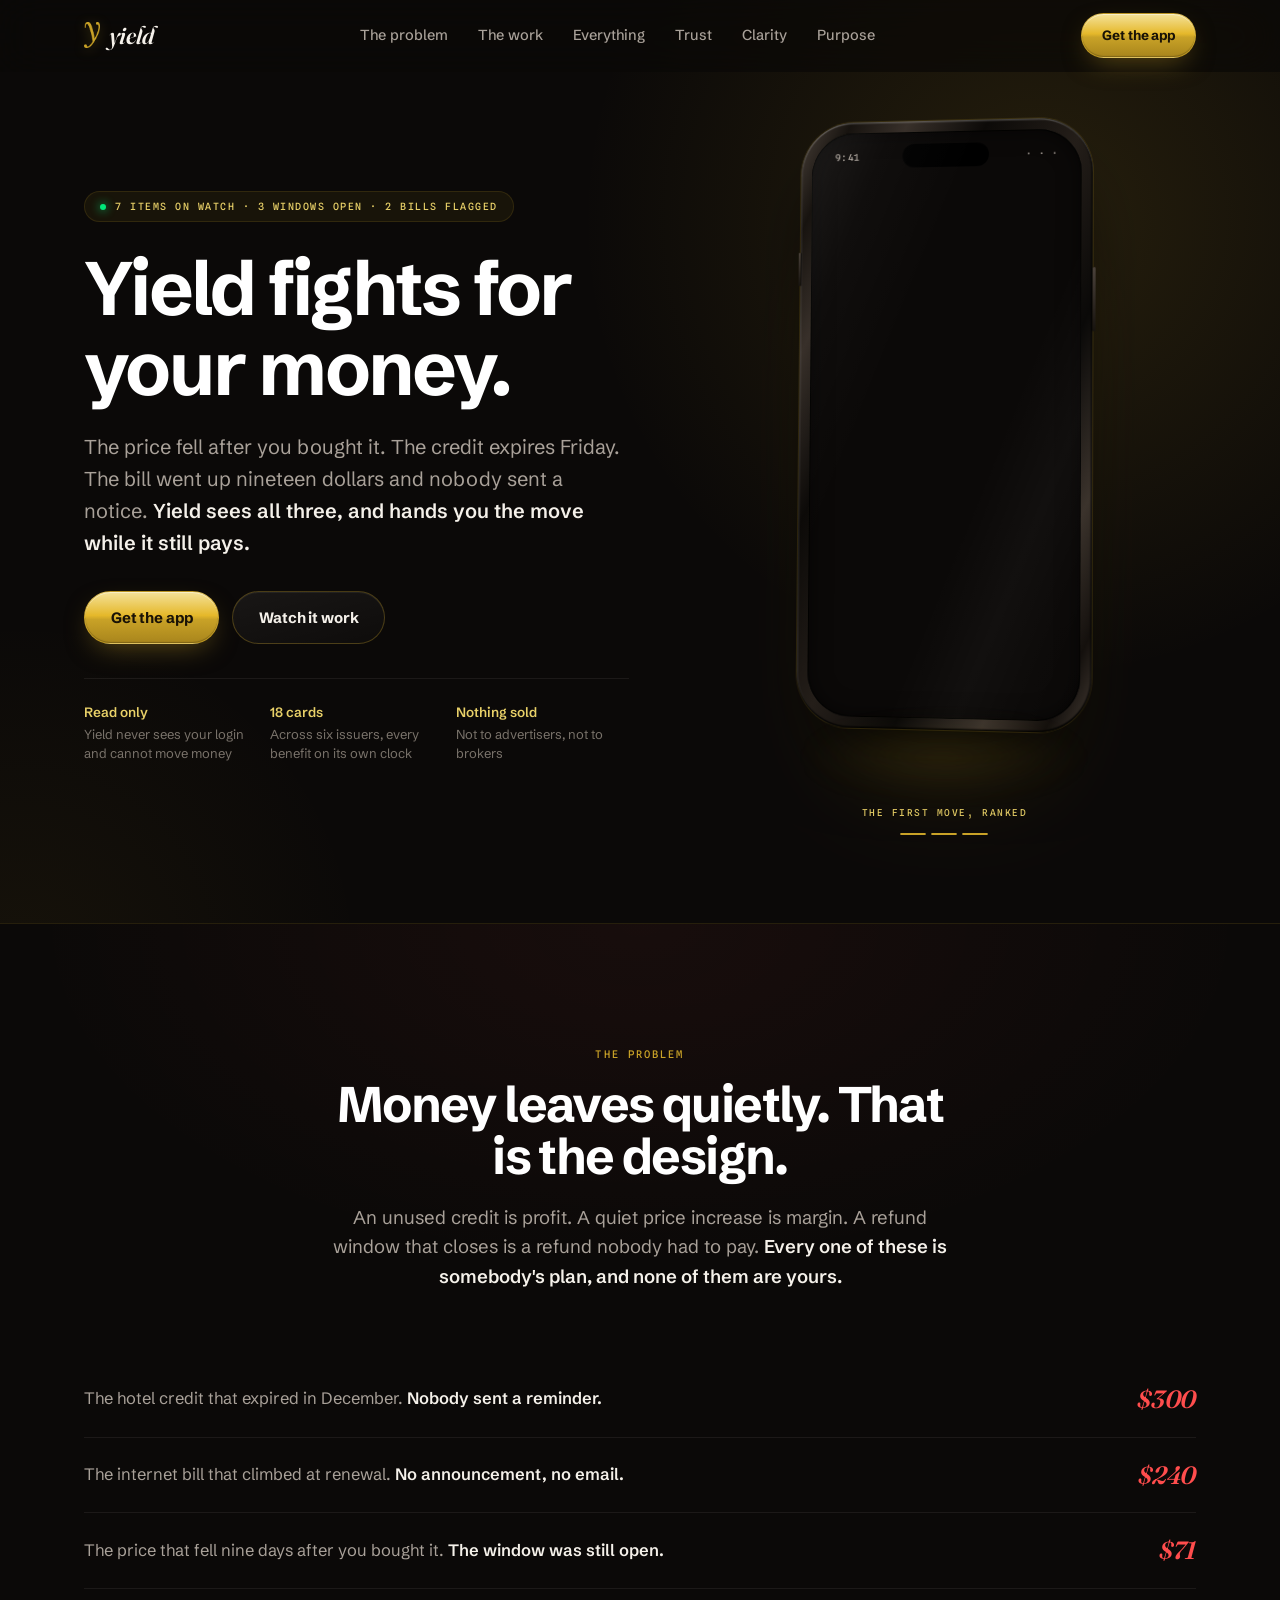
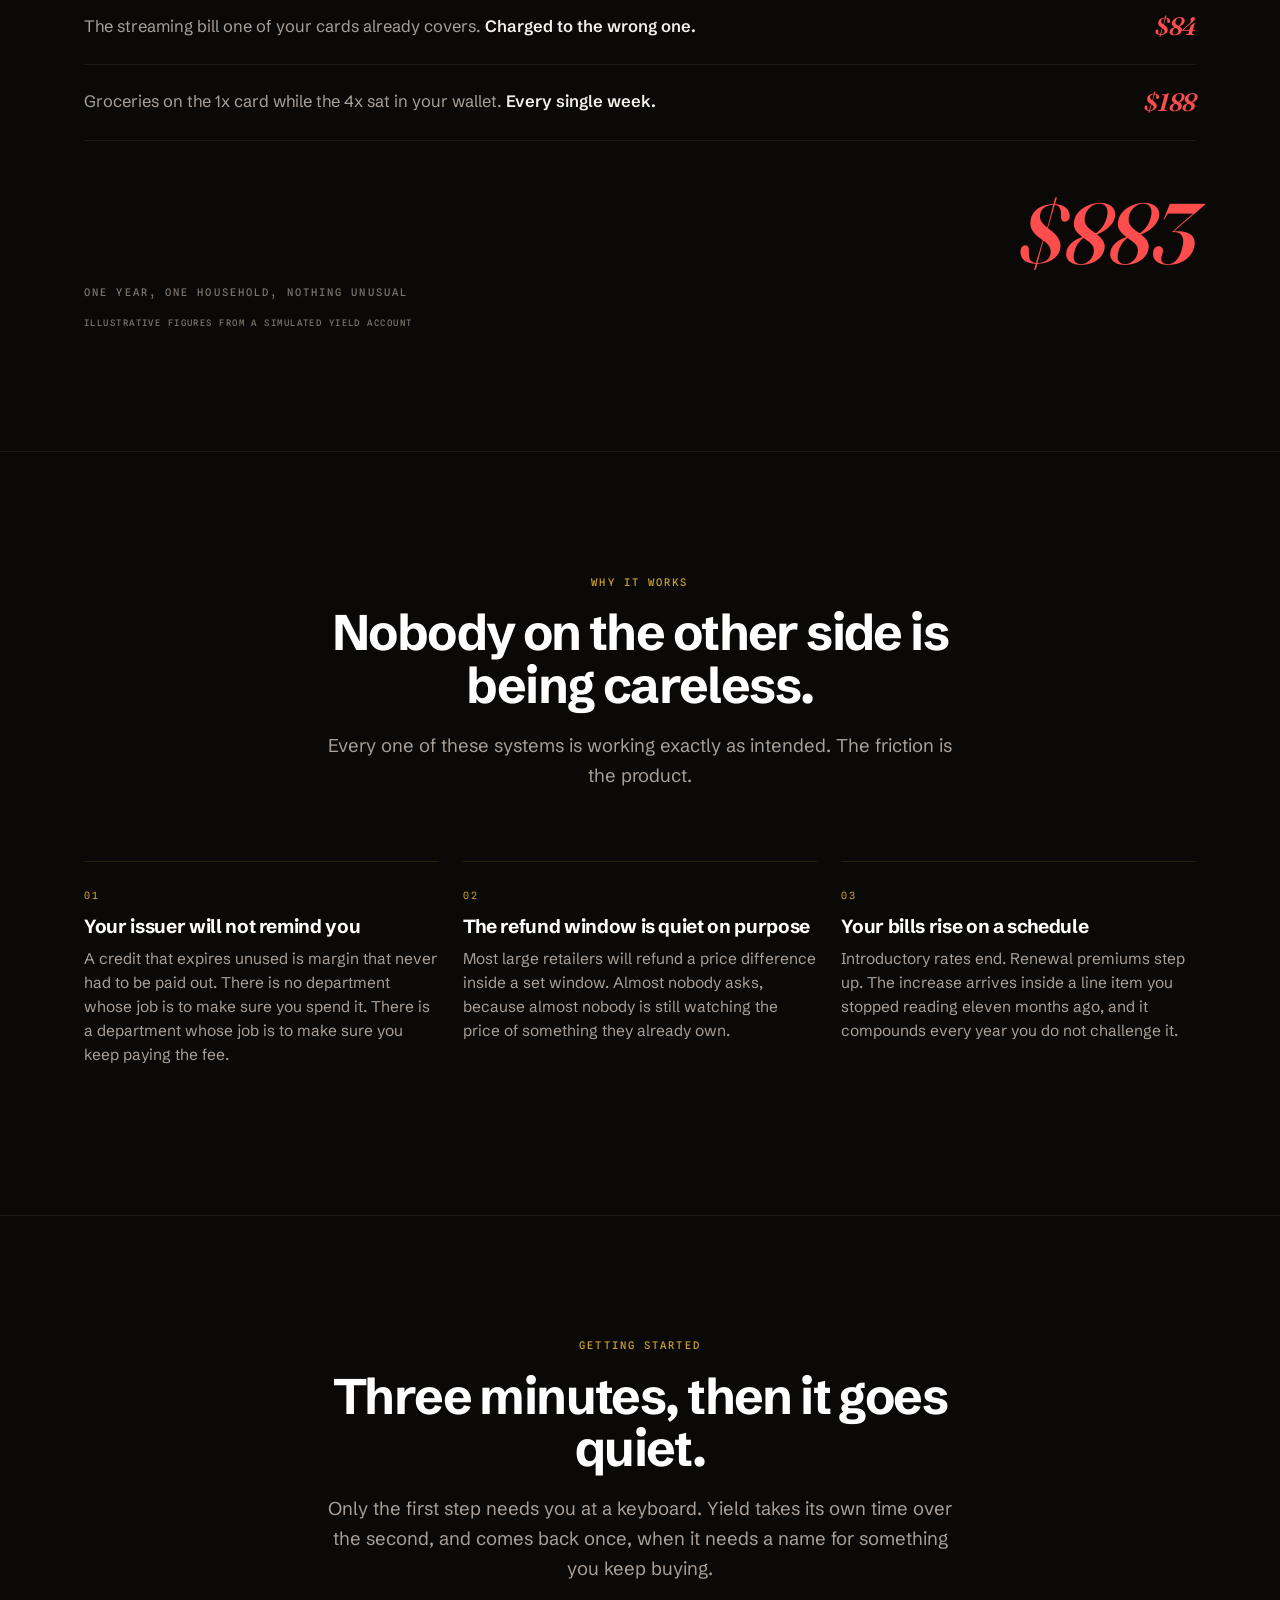
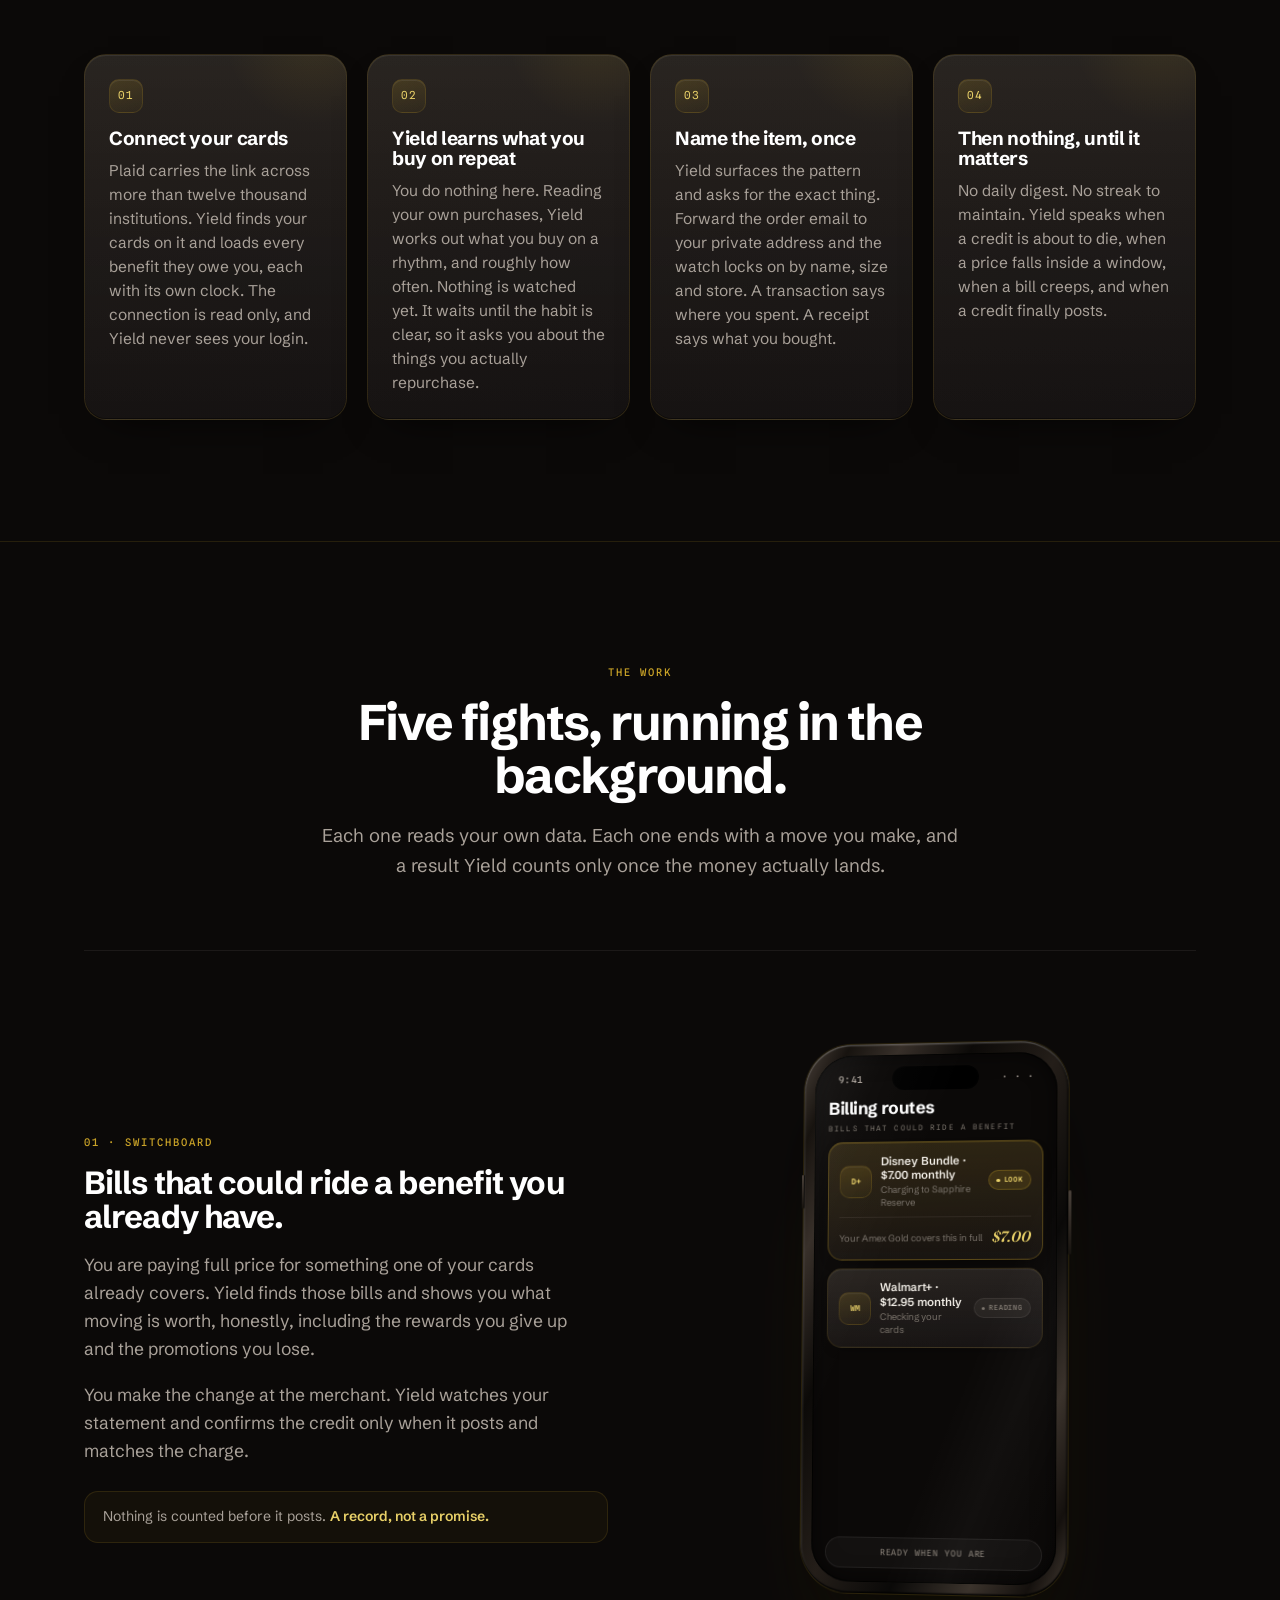
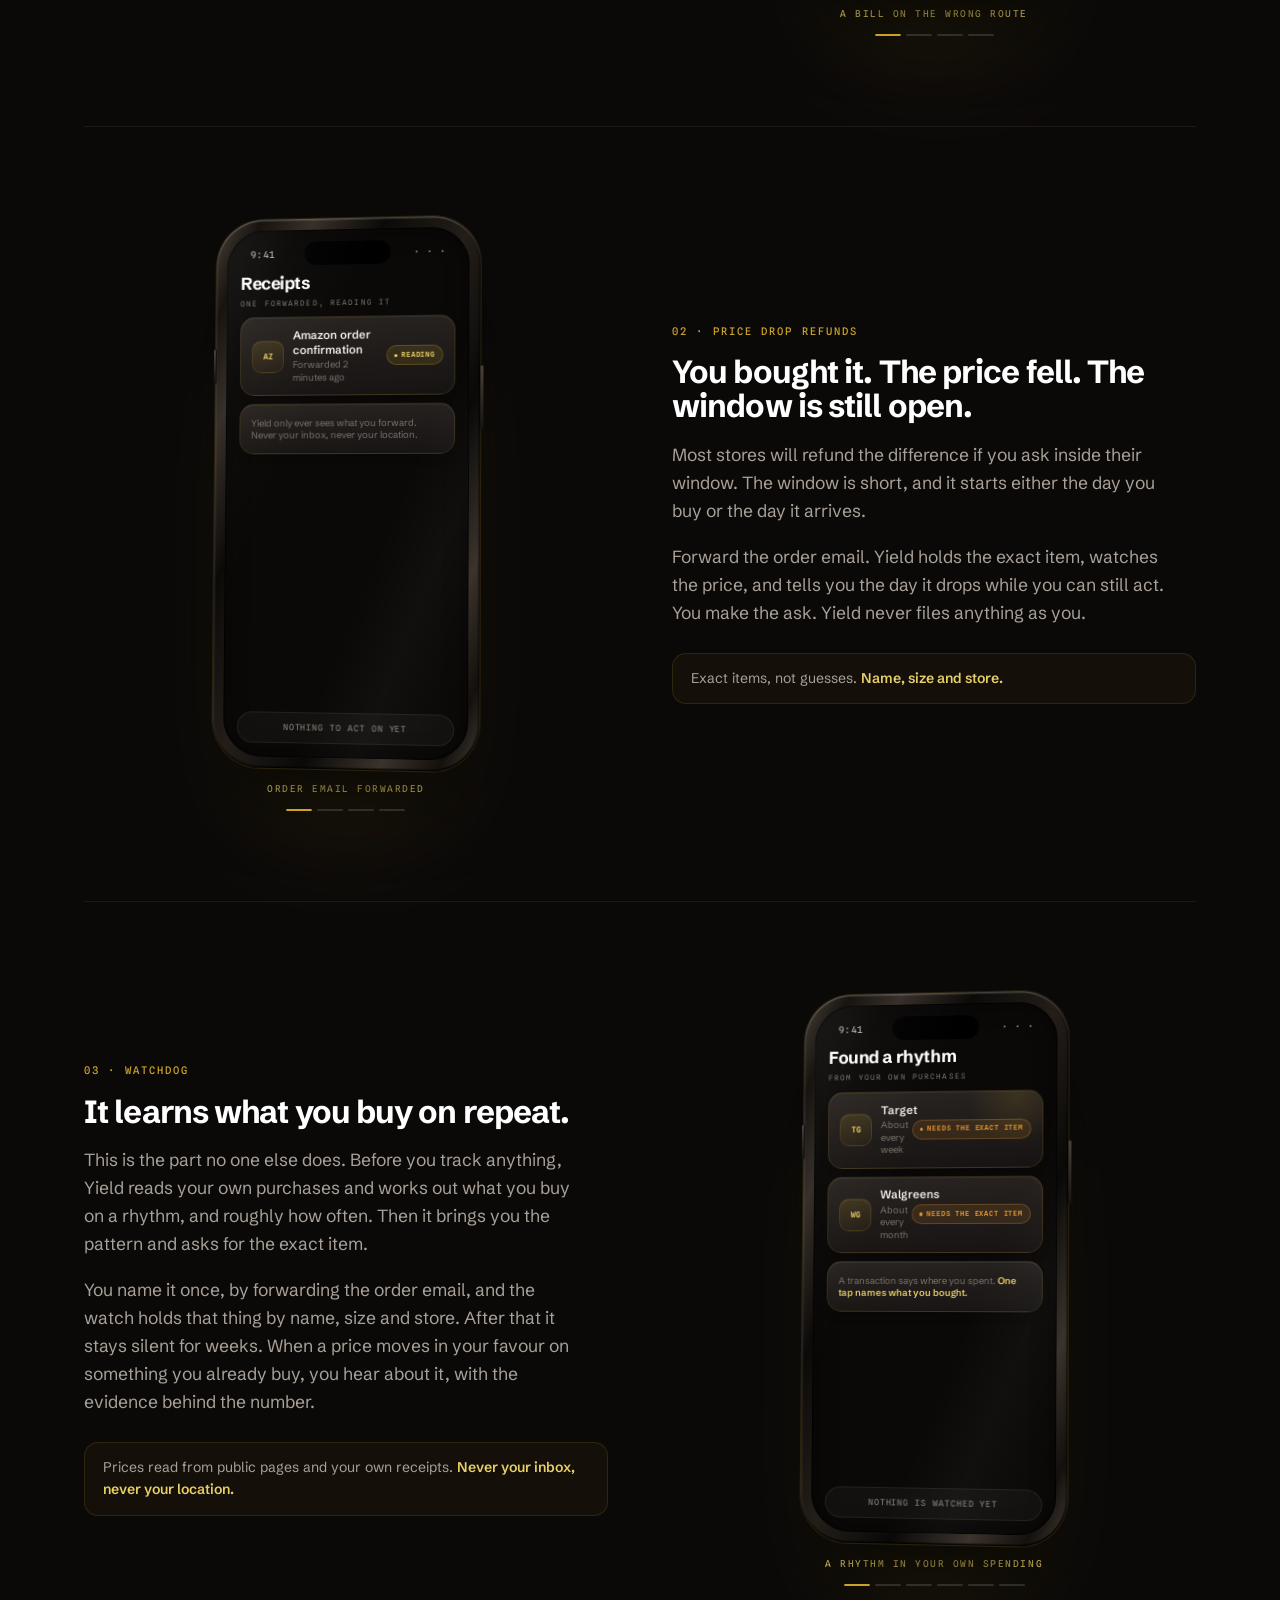
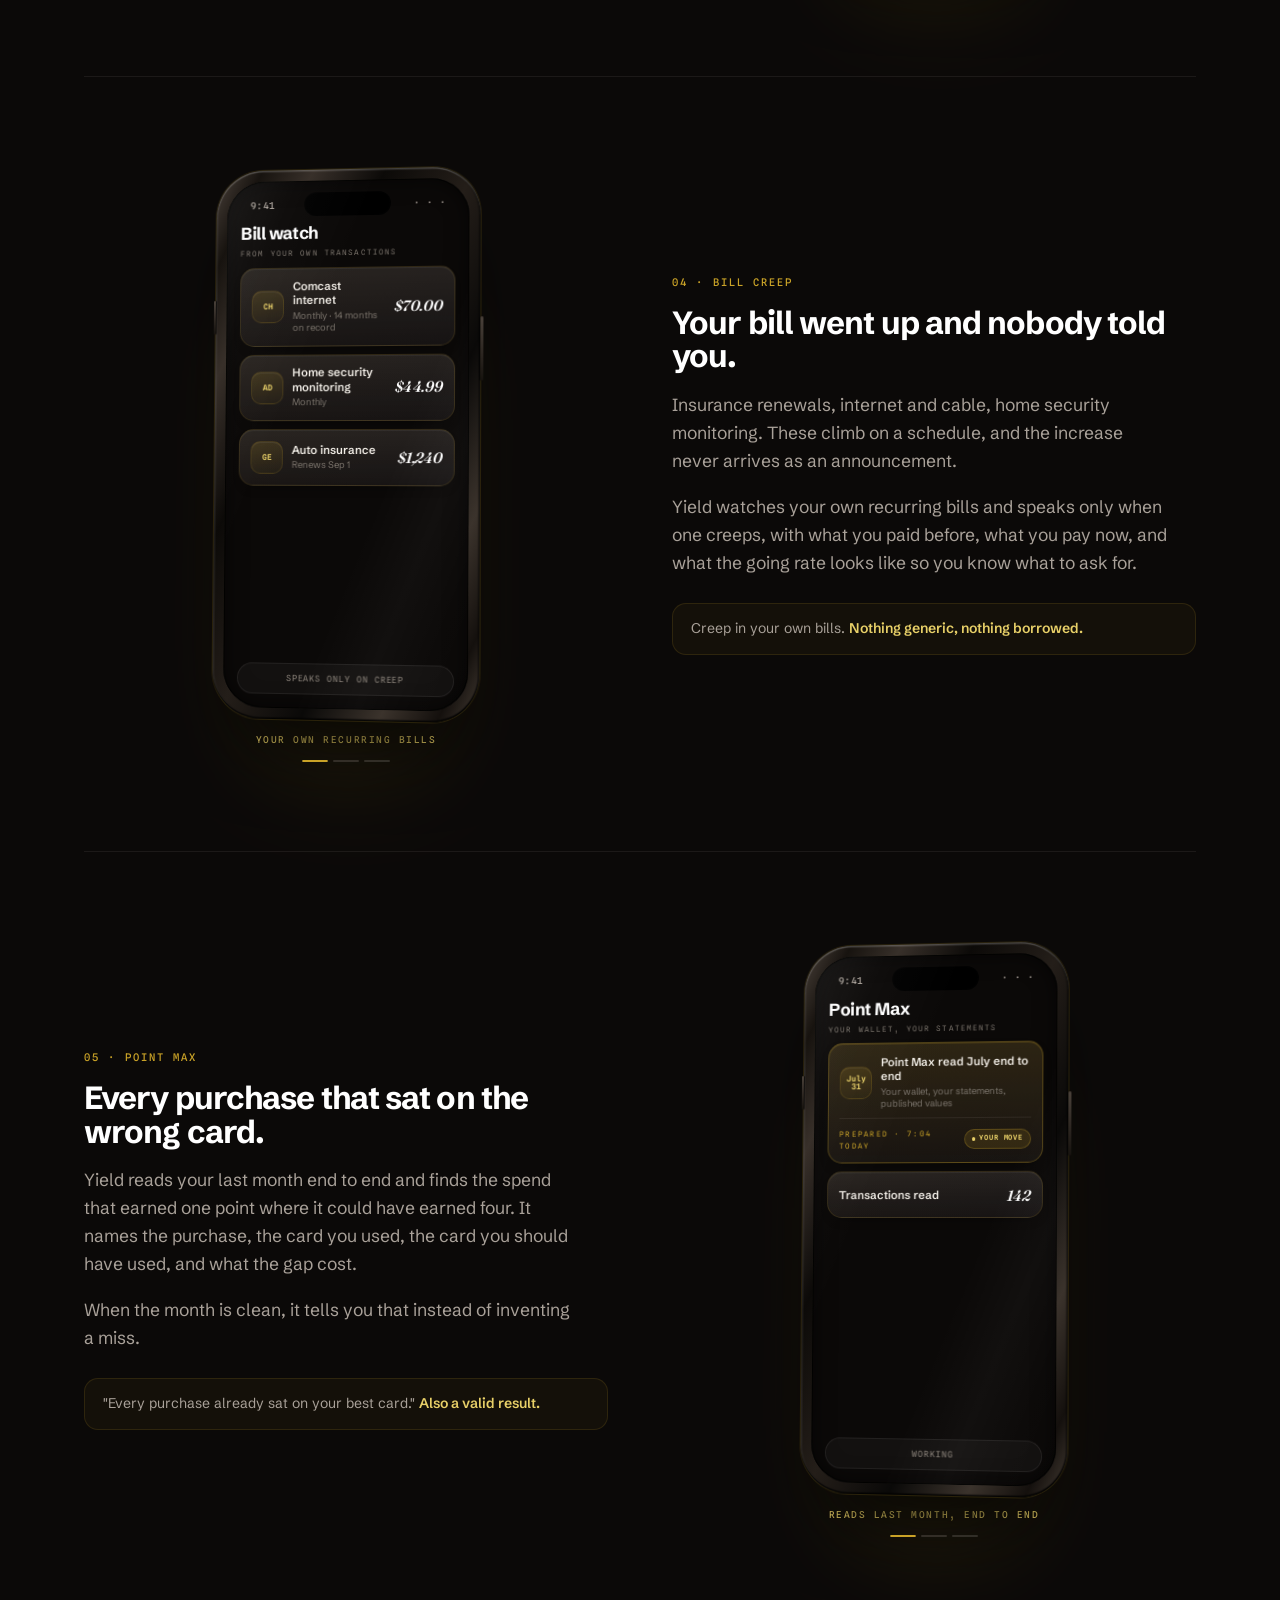
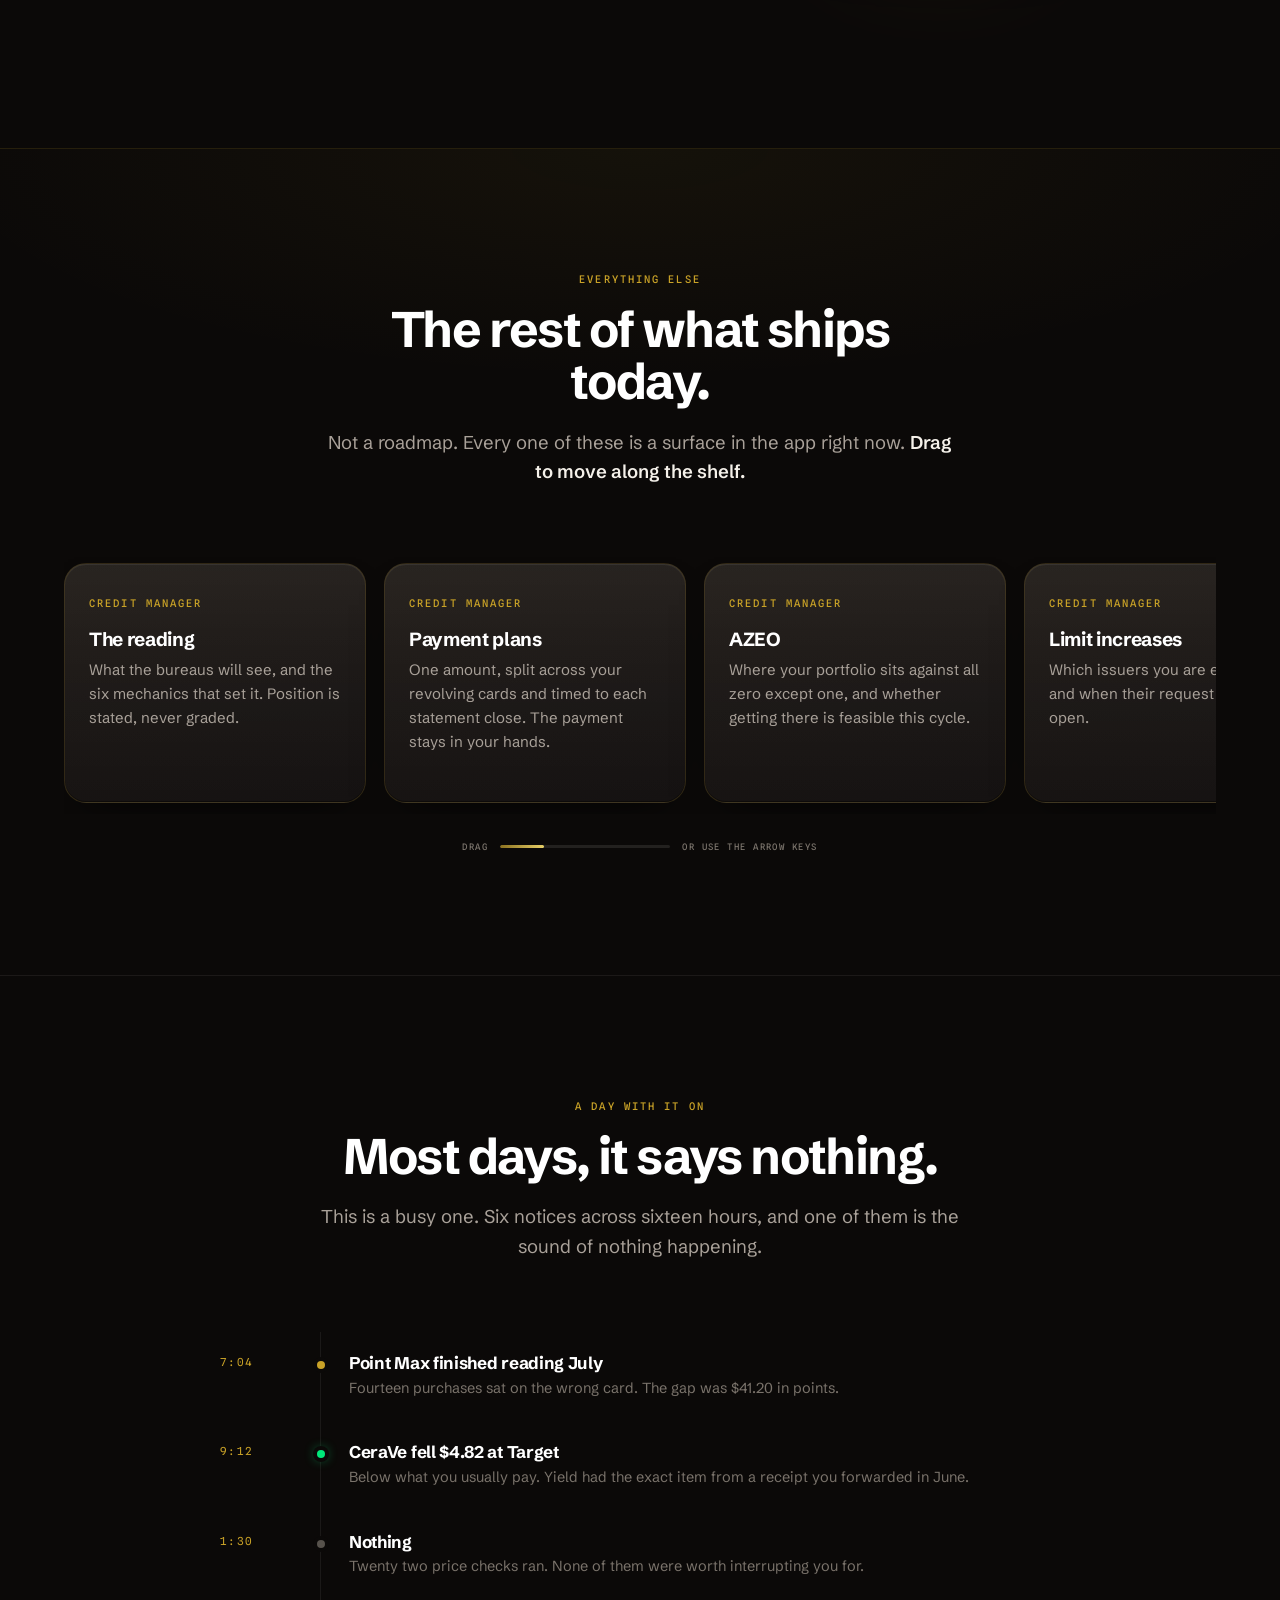
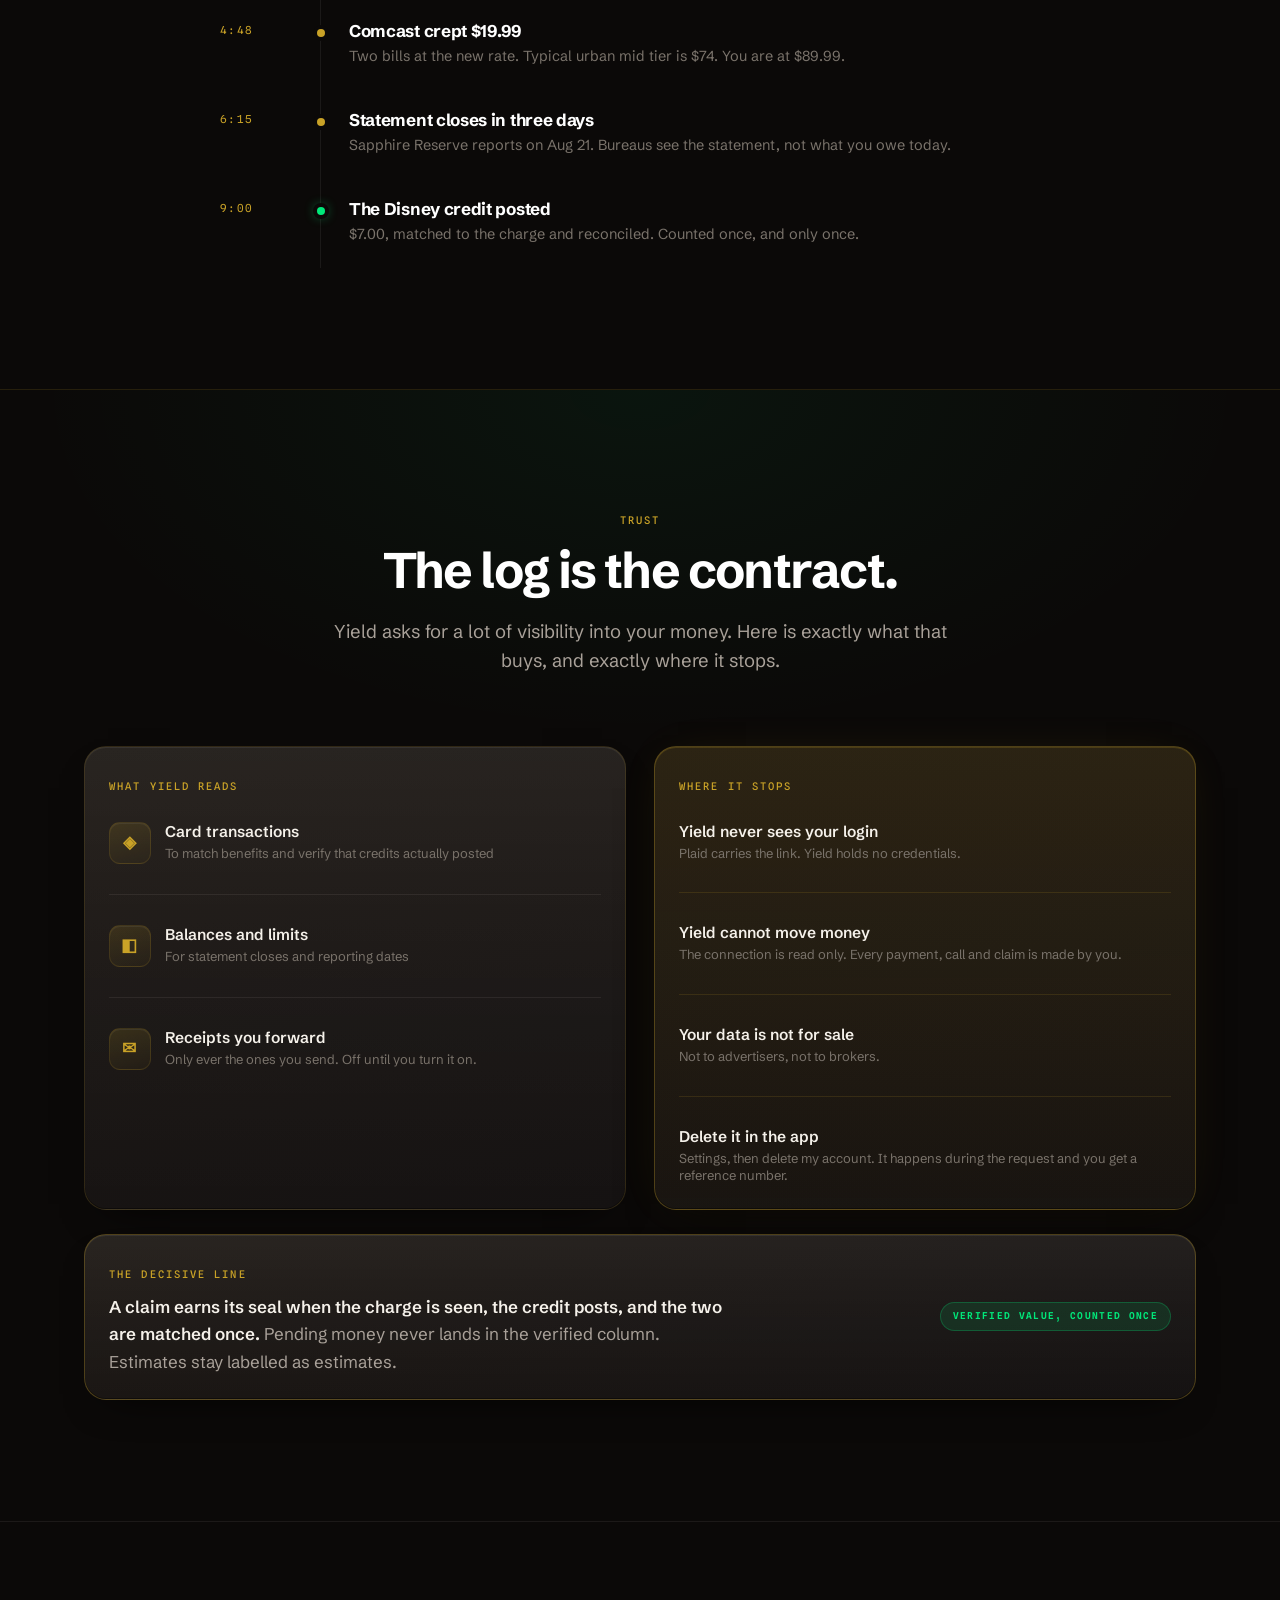
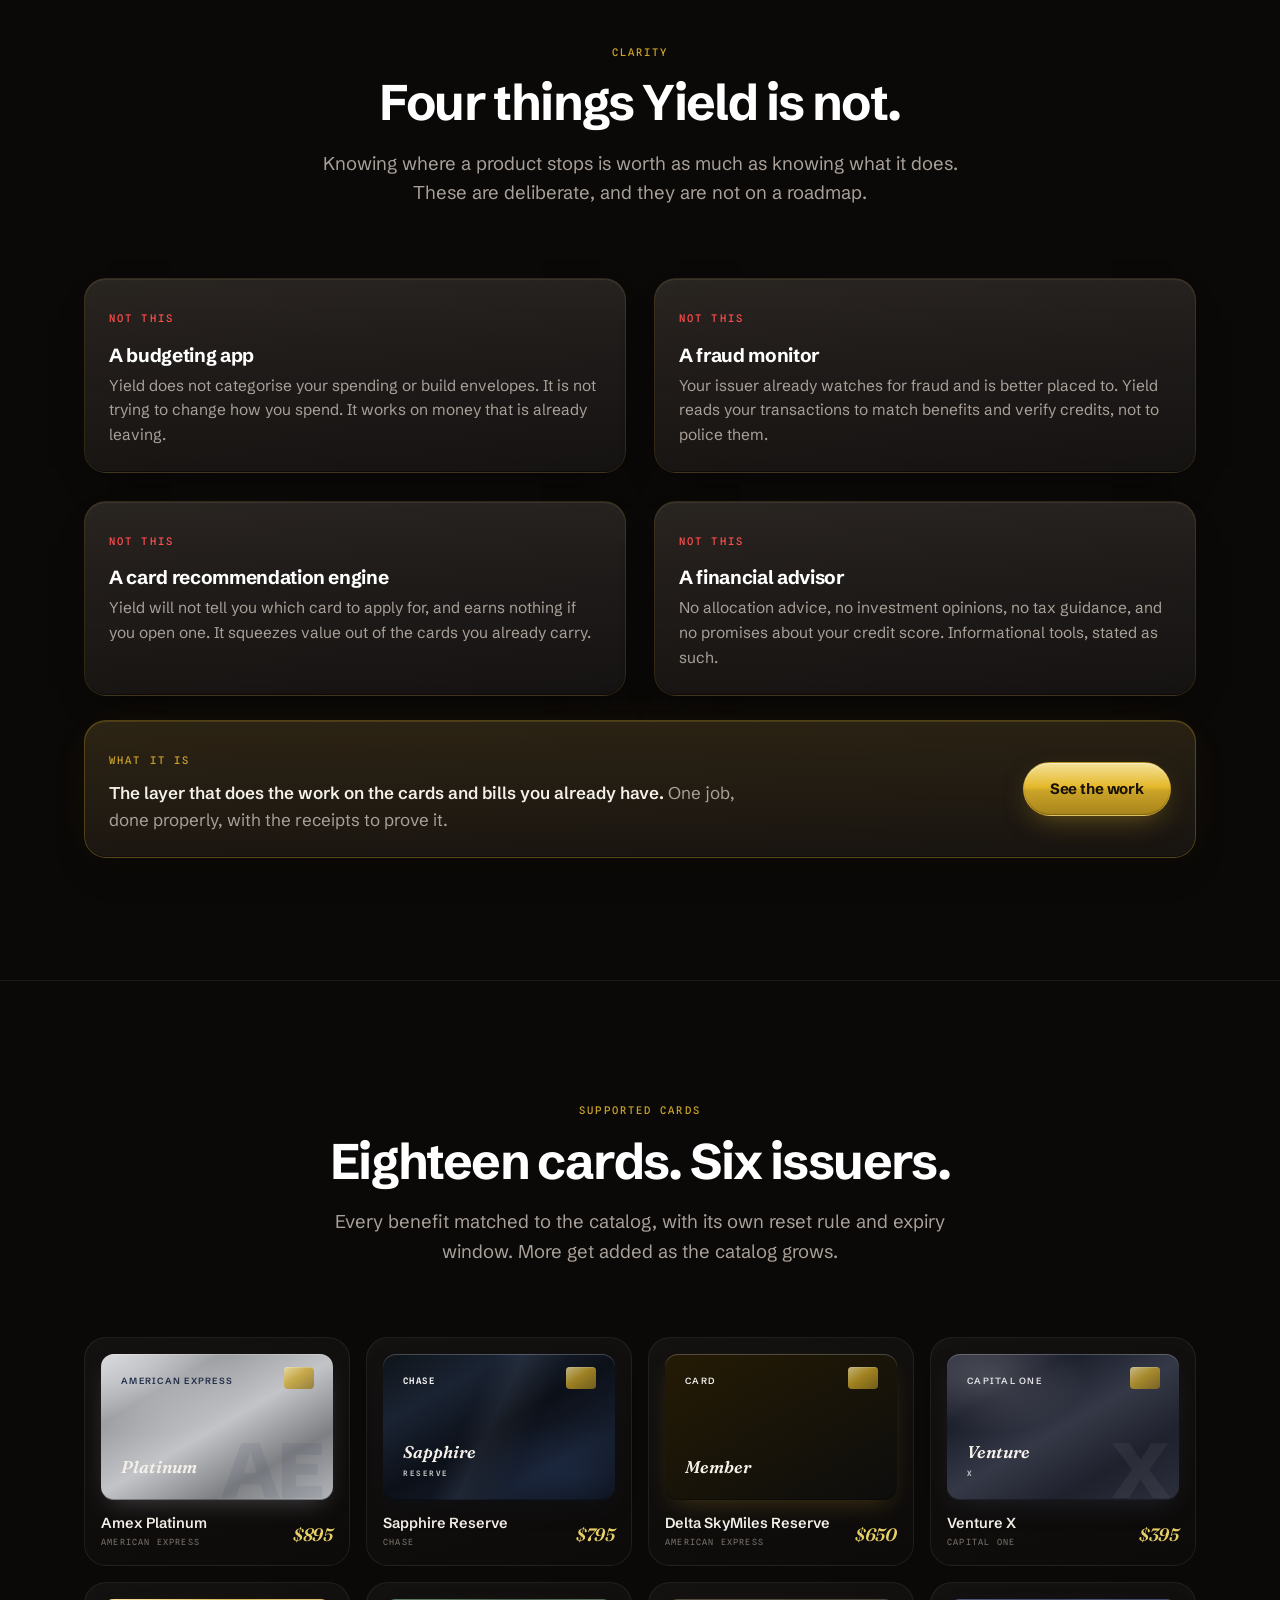
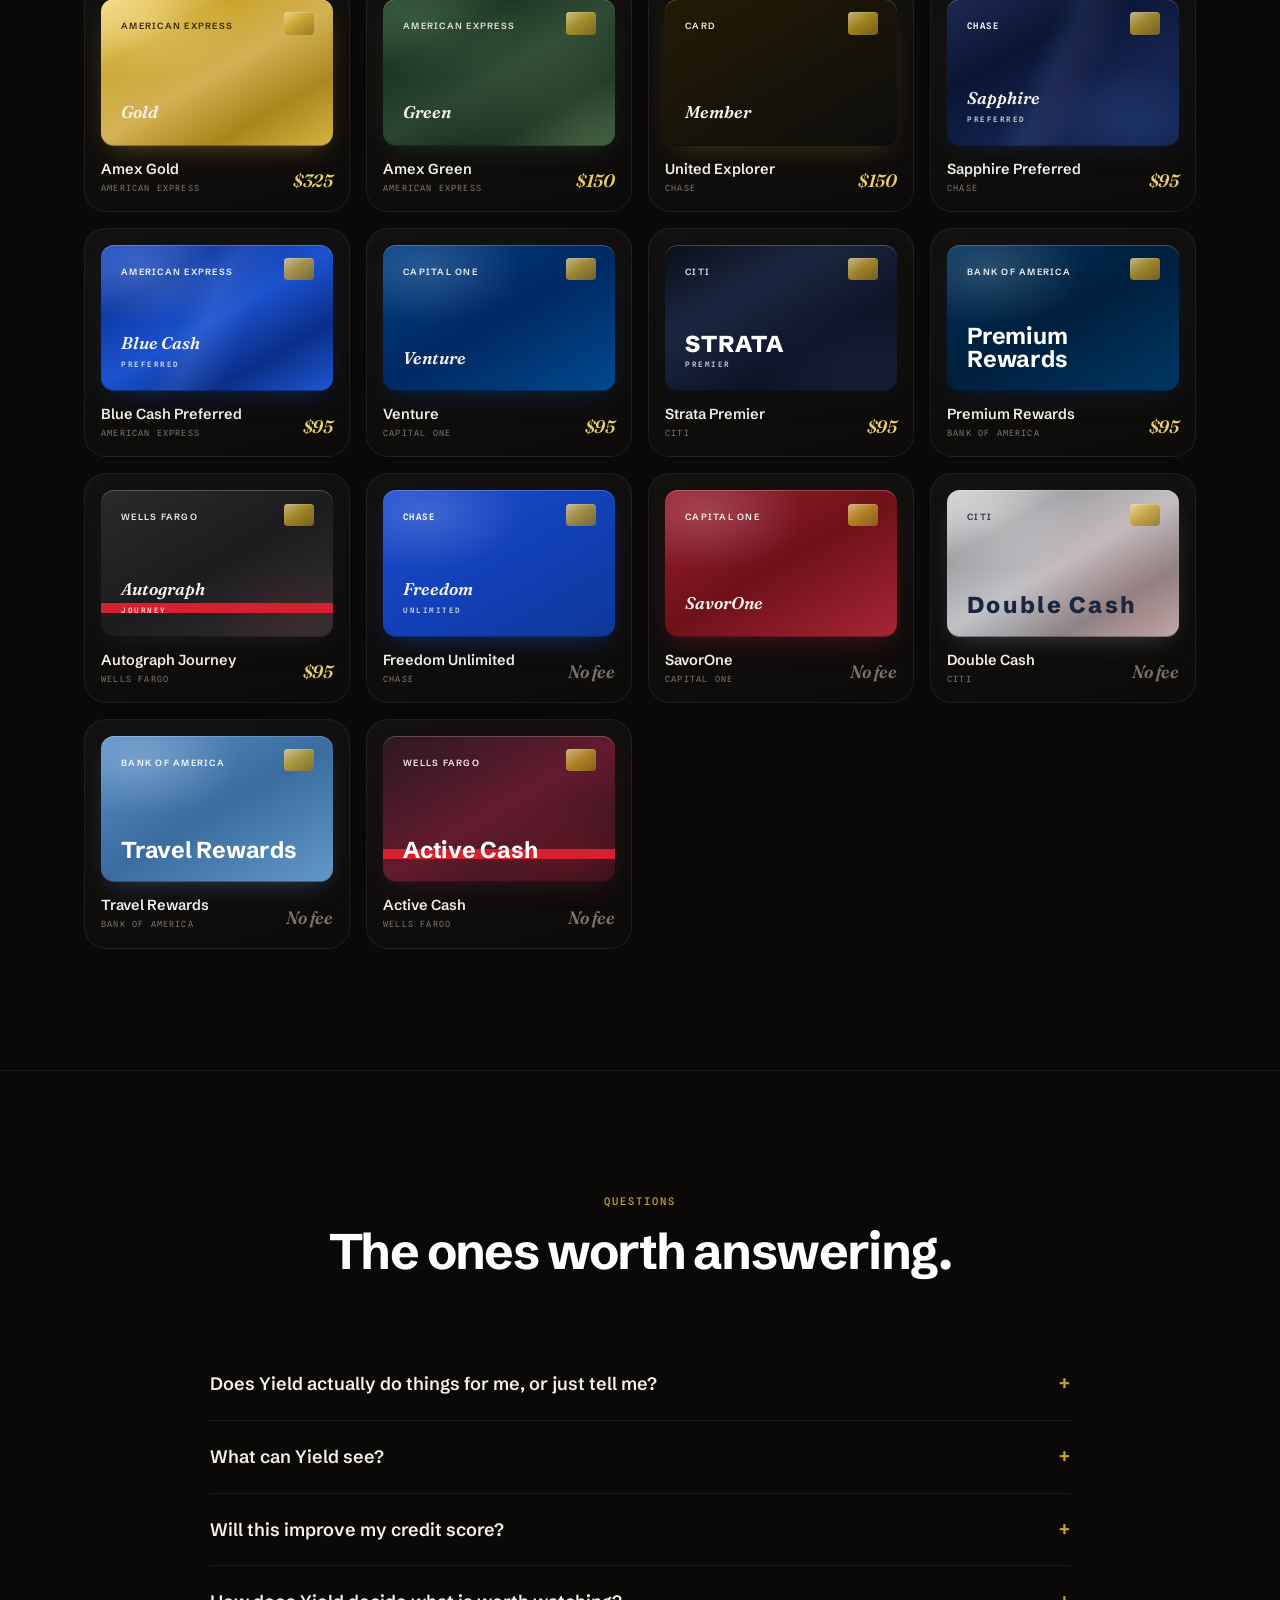
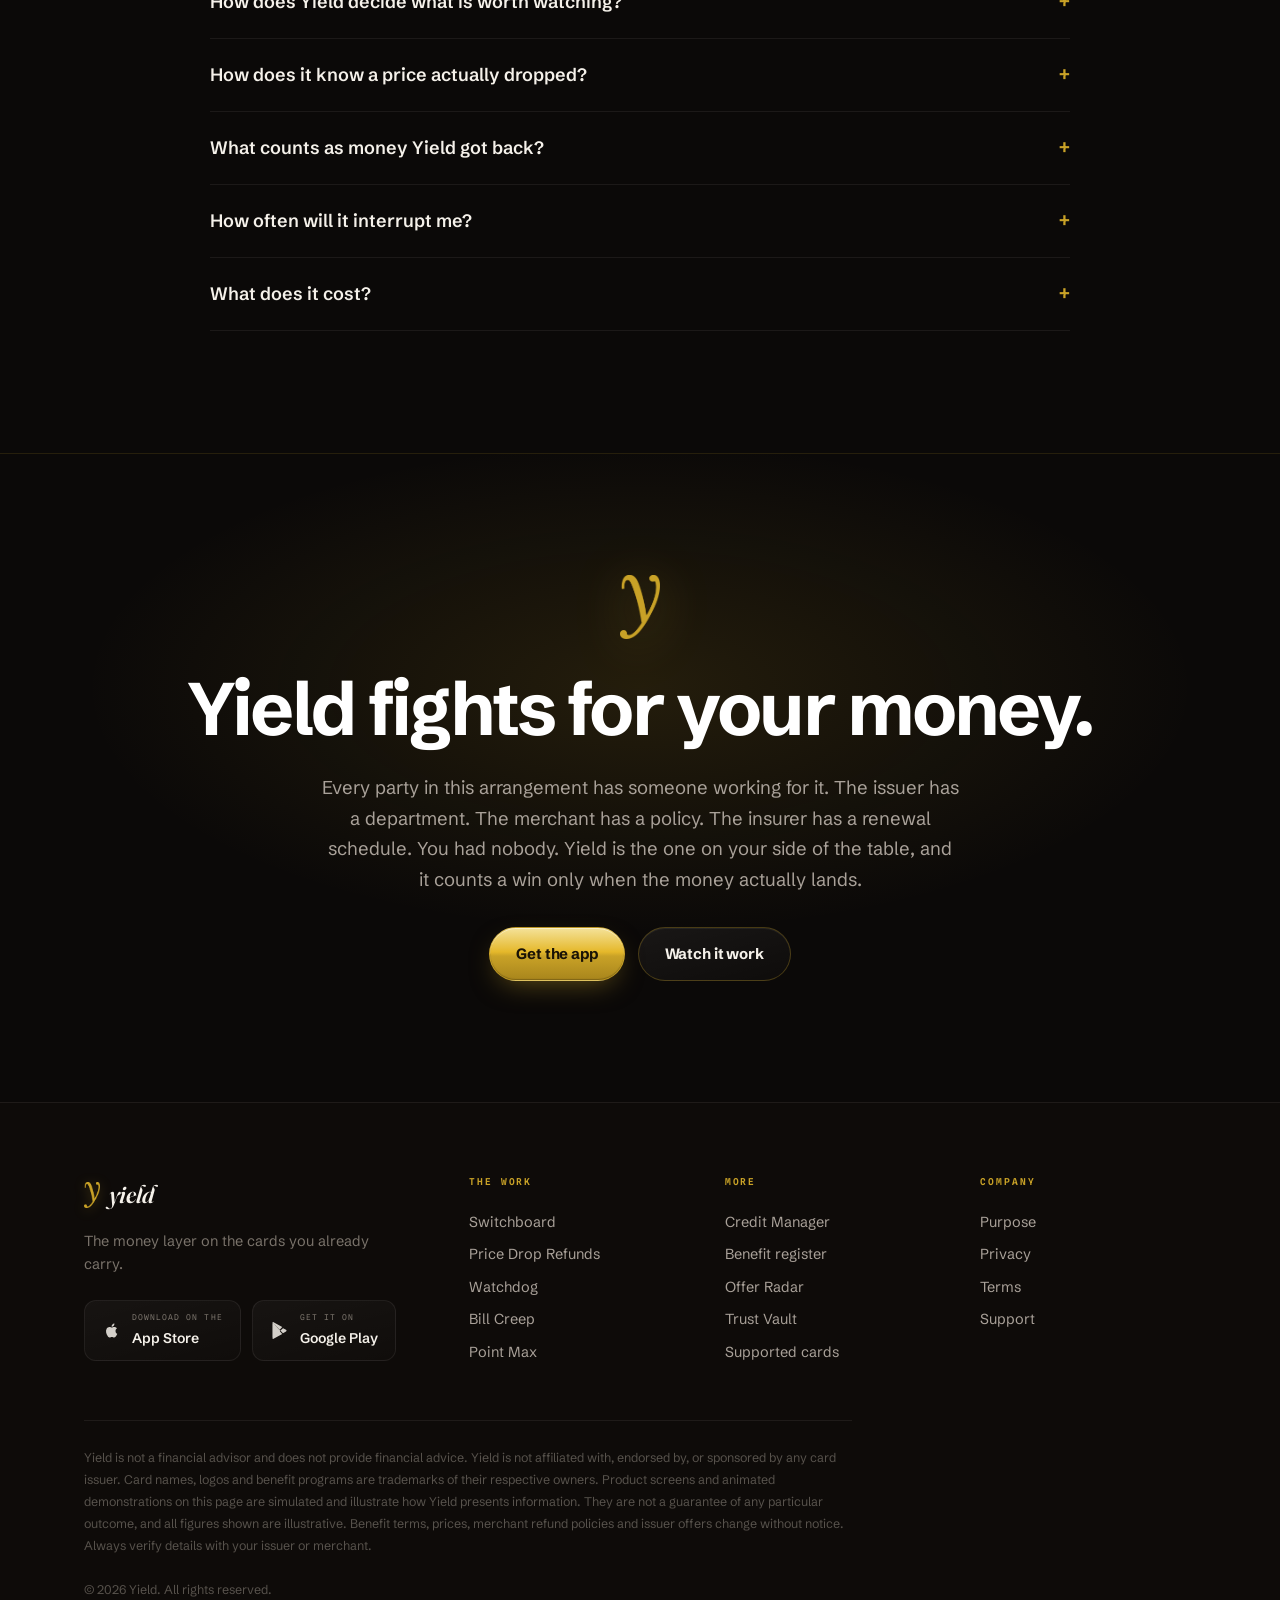
==== commit 7dd53836: "Add Impact site verification meta tag Co-Authored-By: Claude Opus 5 <noreply@anthropic.com>" ====
--- a/index.html
+++ b/index.html
@@ -3,6 +3,7 @@
 <head>
 <meta charset="utf-8">
 <meta name="viewport" content="width=device-width,initial-scale=1">
+<meta name="impact-site-verification" value="59daedbf-f789-4279-816f-fadbb98bba9e">
 <title>Yield · fights for your money</title>
 <meta name="description" content="Your card credits expire quietly. Your bills climb without a notice. The price of what you just bought falls a week later. Yield watches all of it and hands you the move while it still pays.">
 <meta name="theme-color" content="#0B0908">
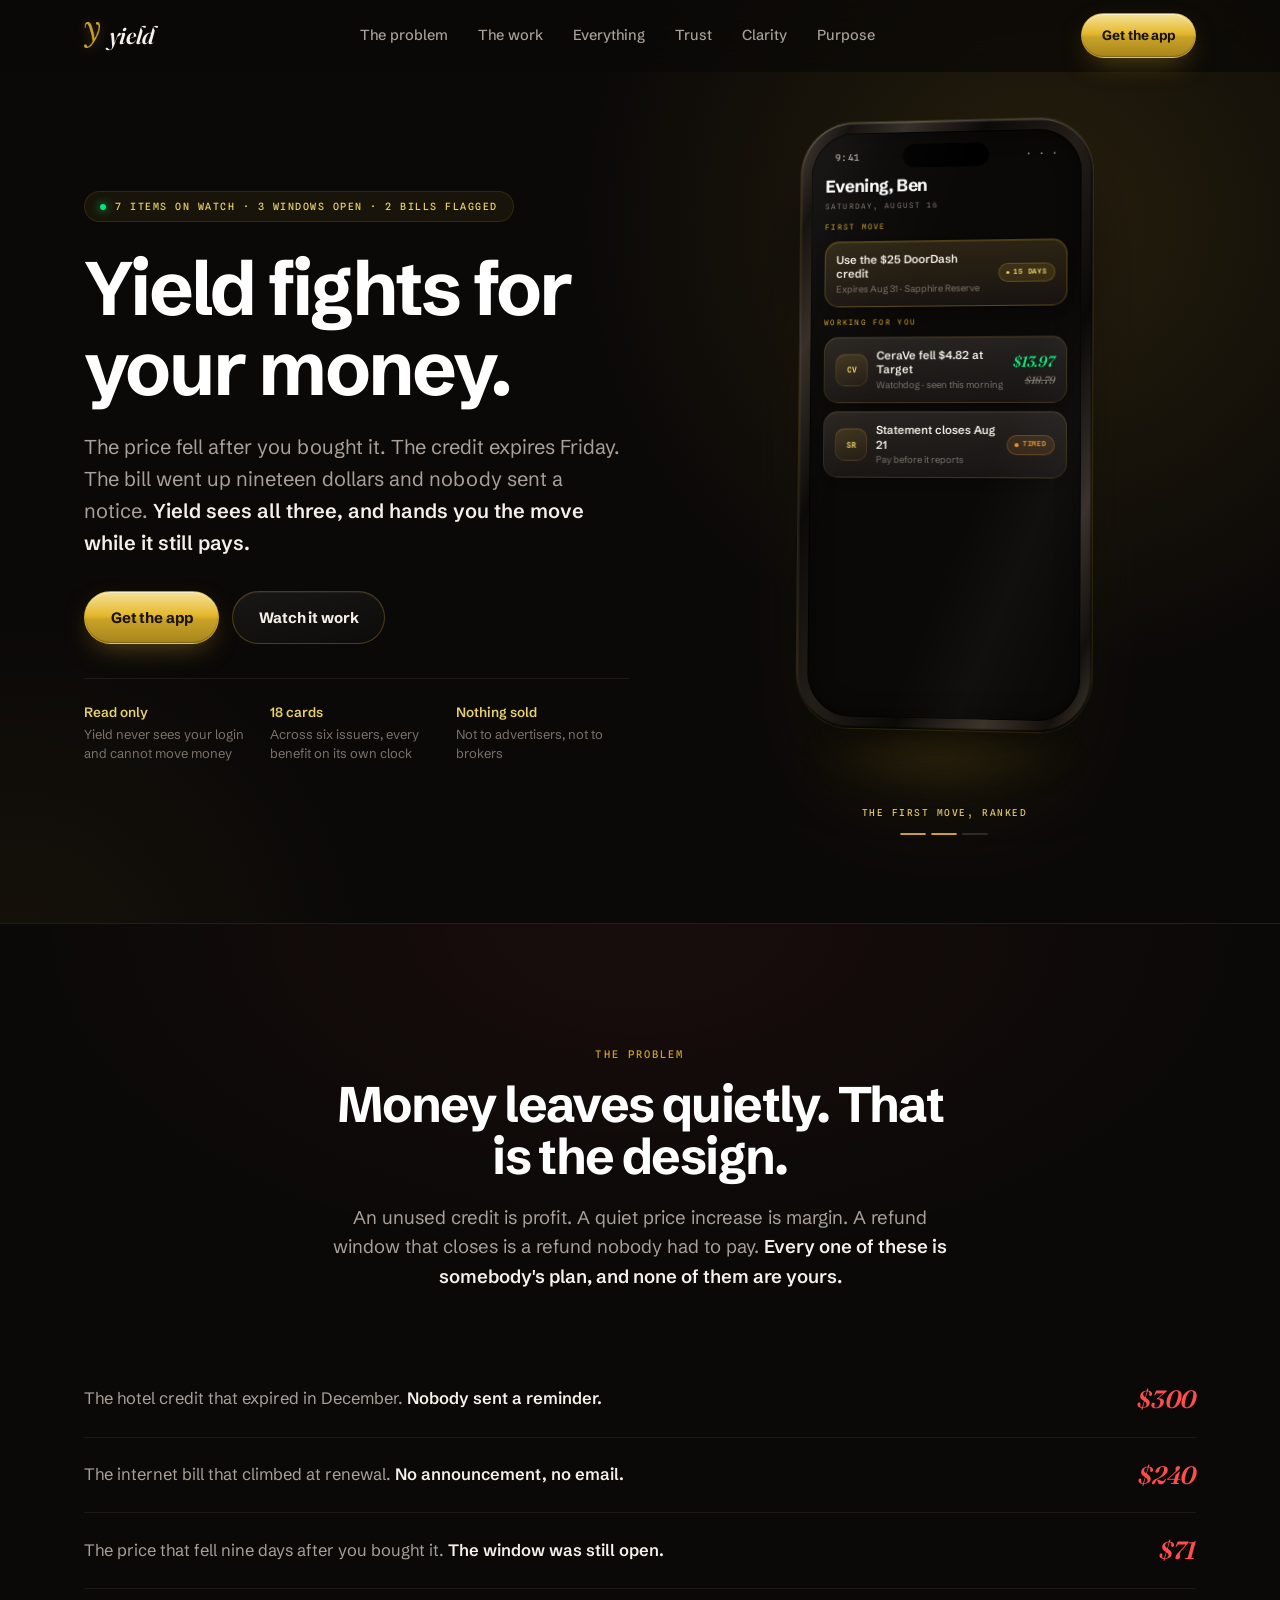
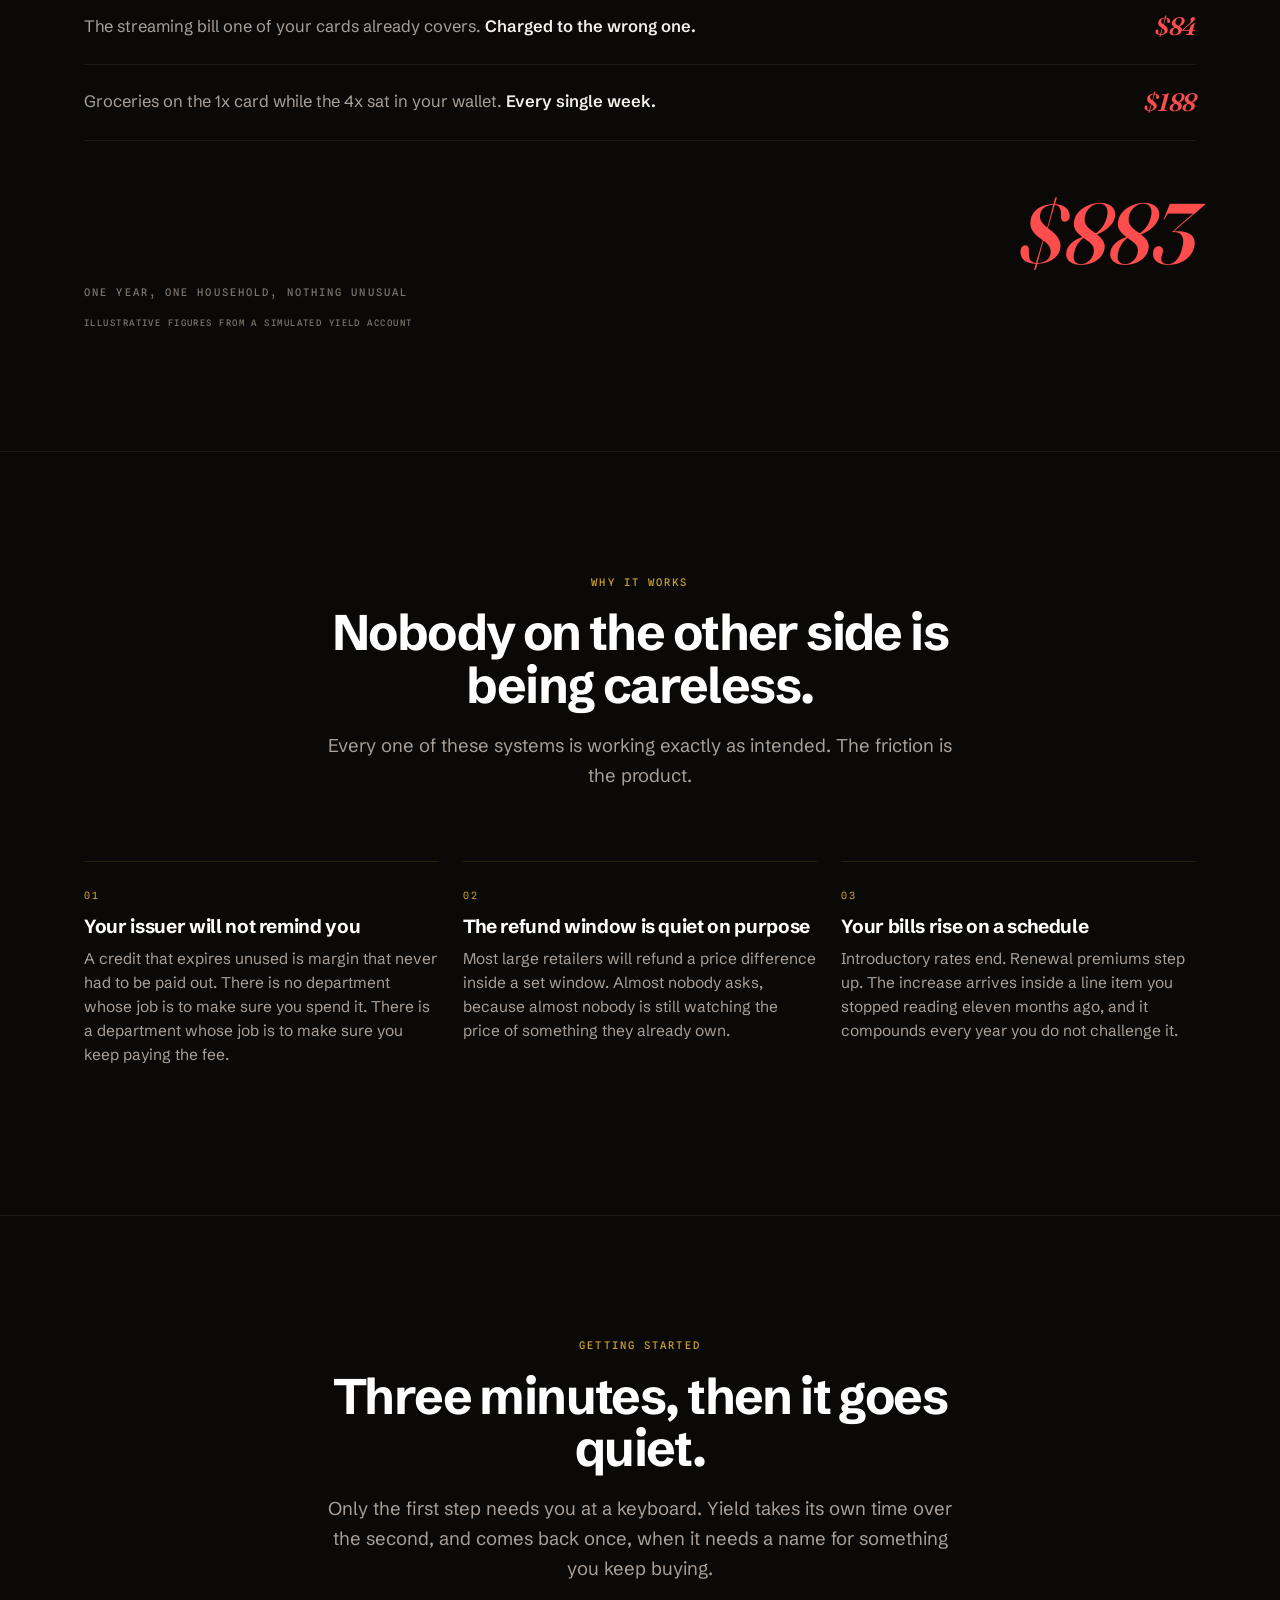
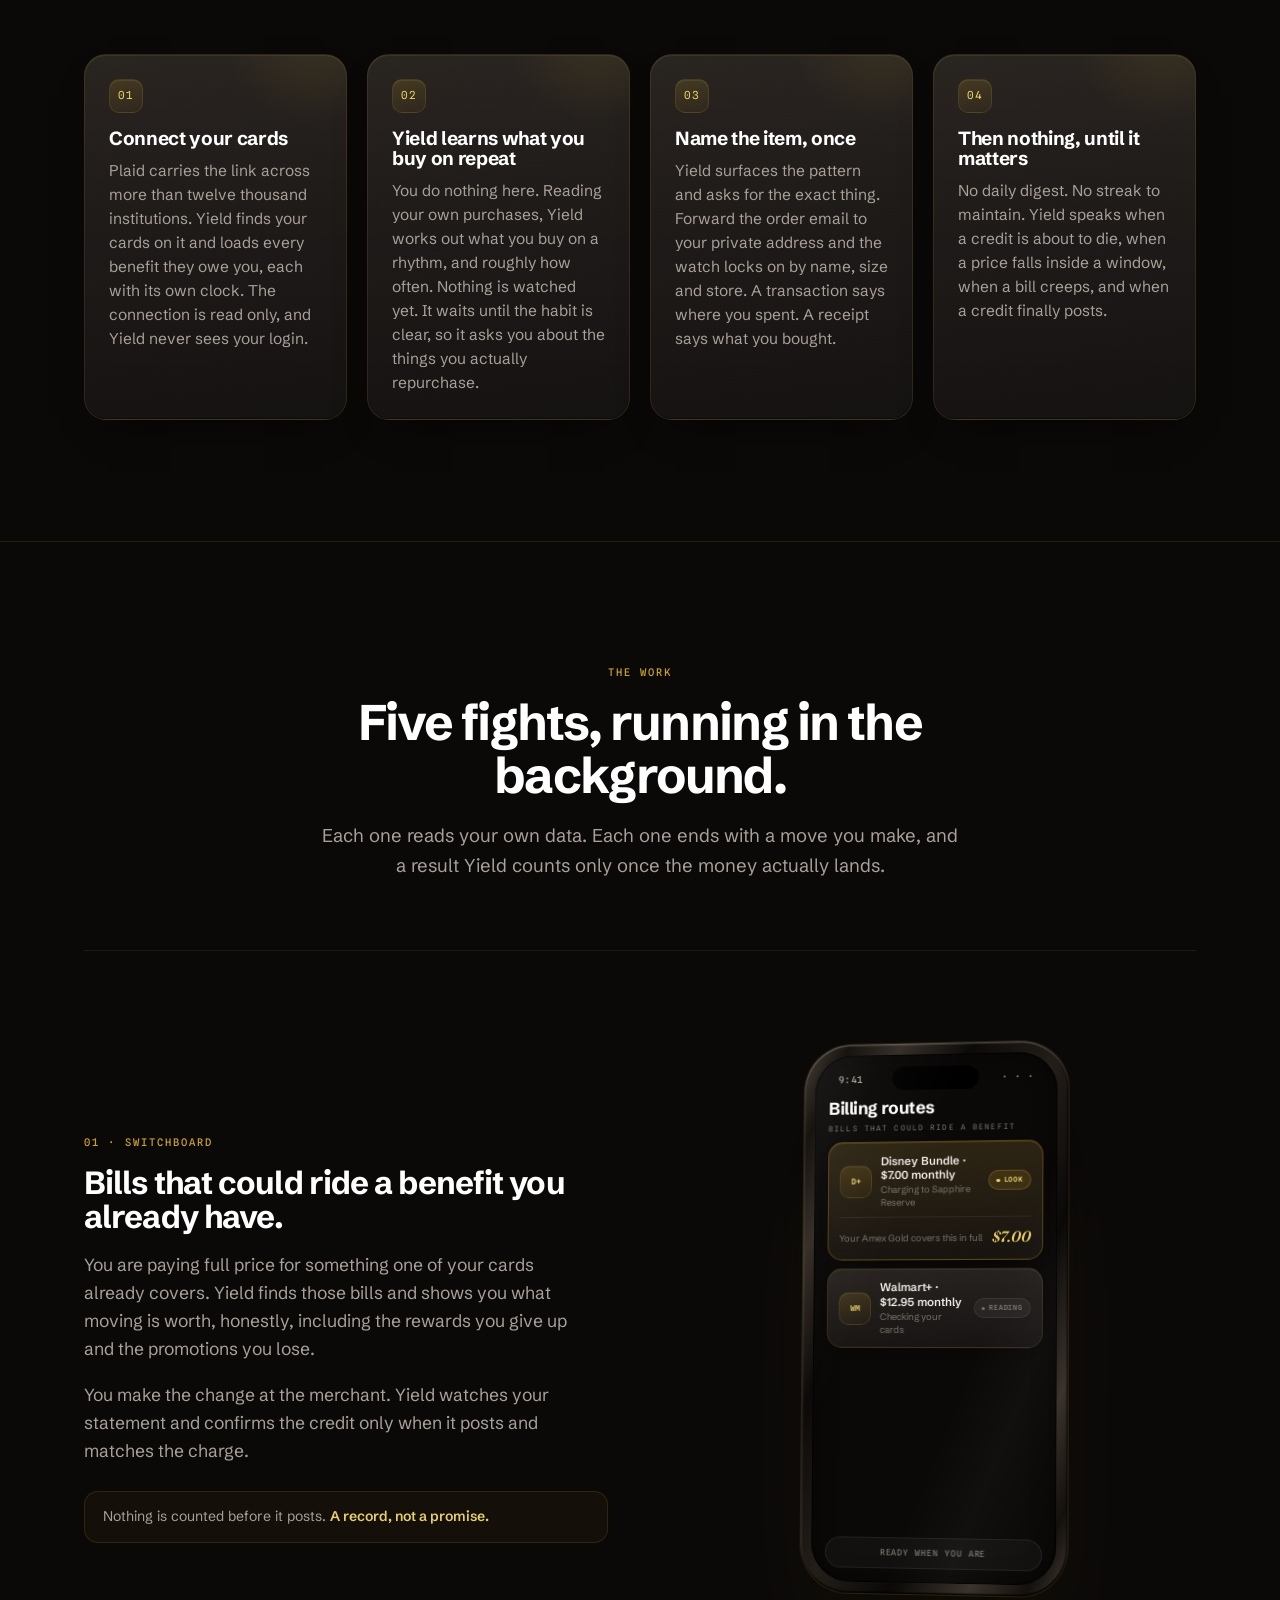
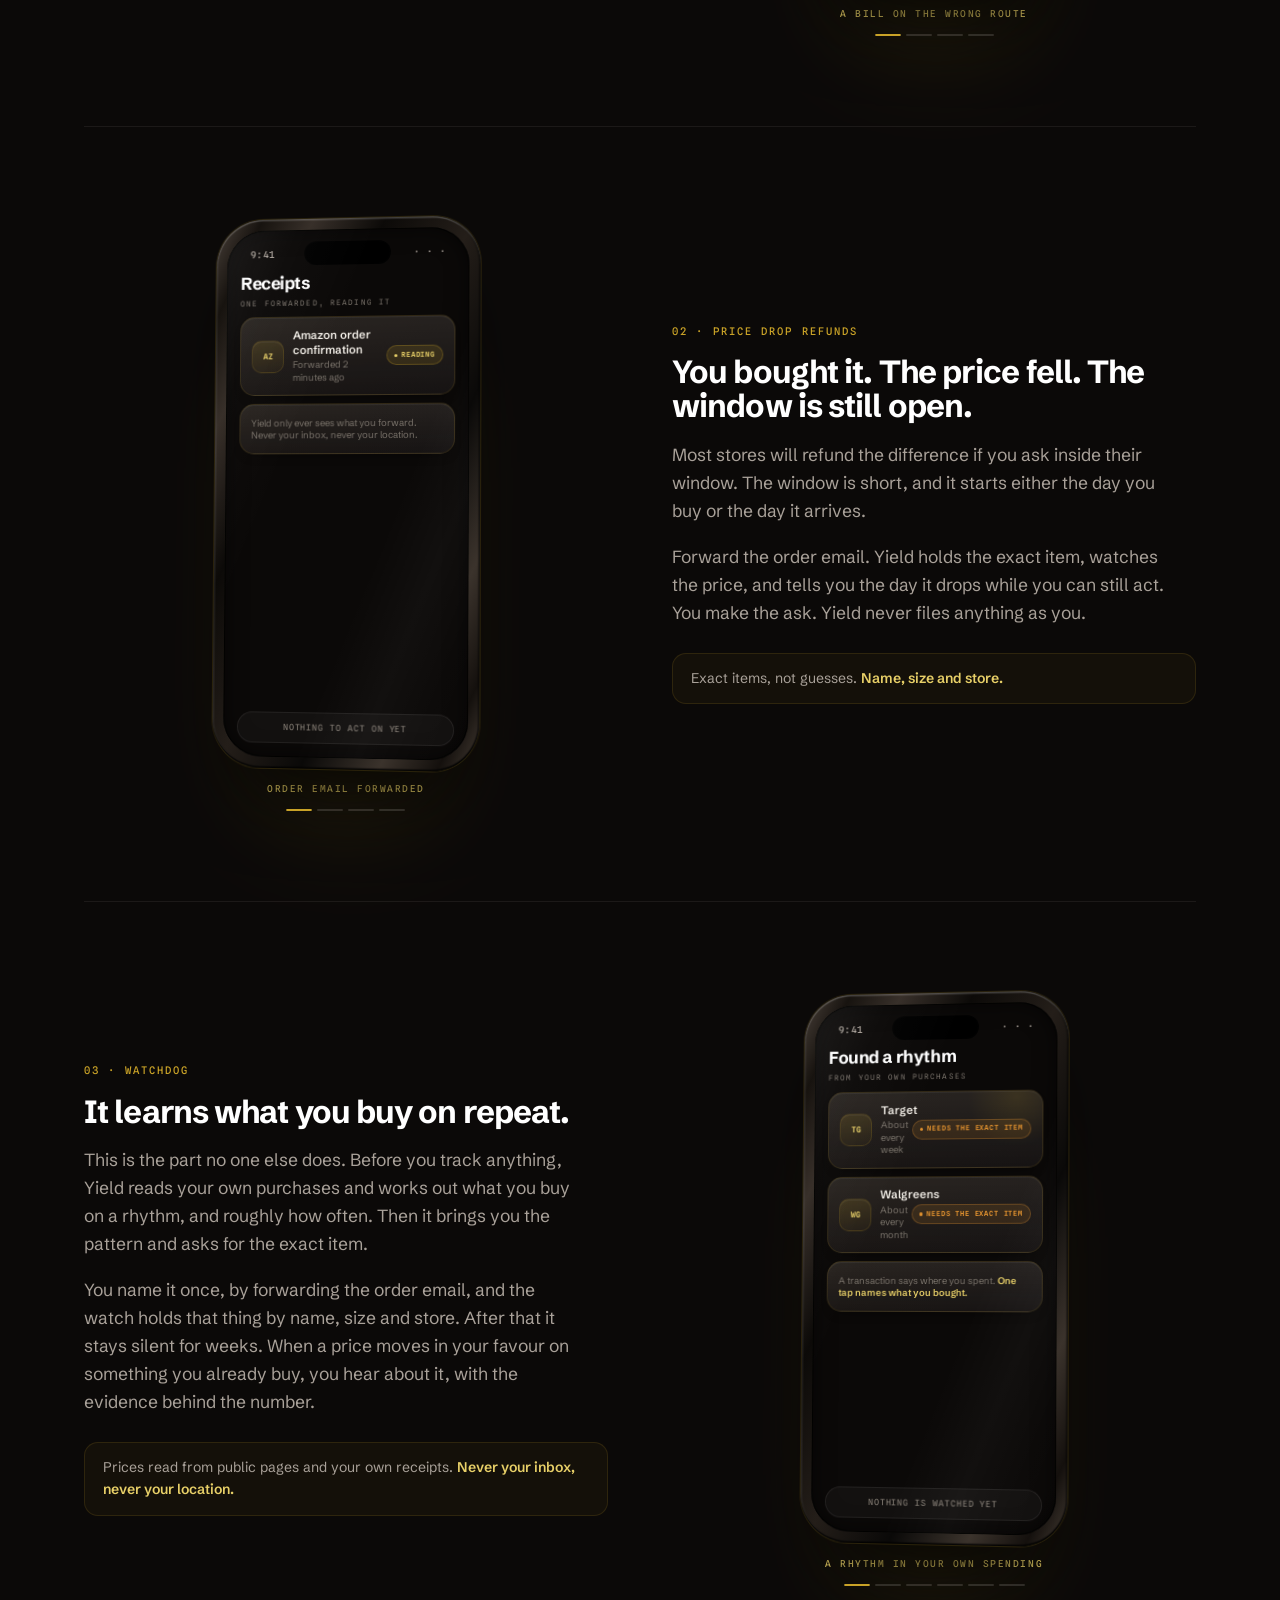
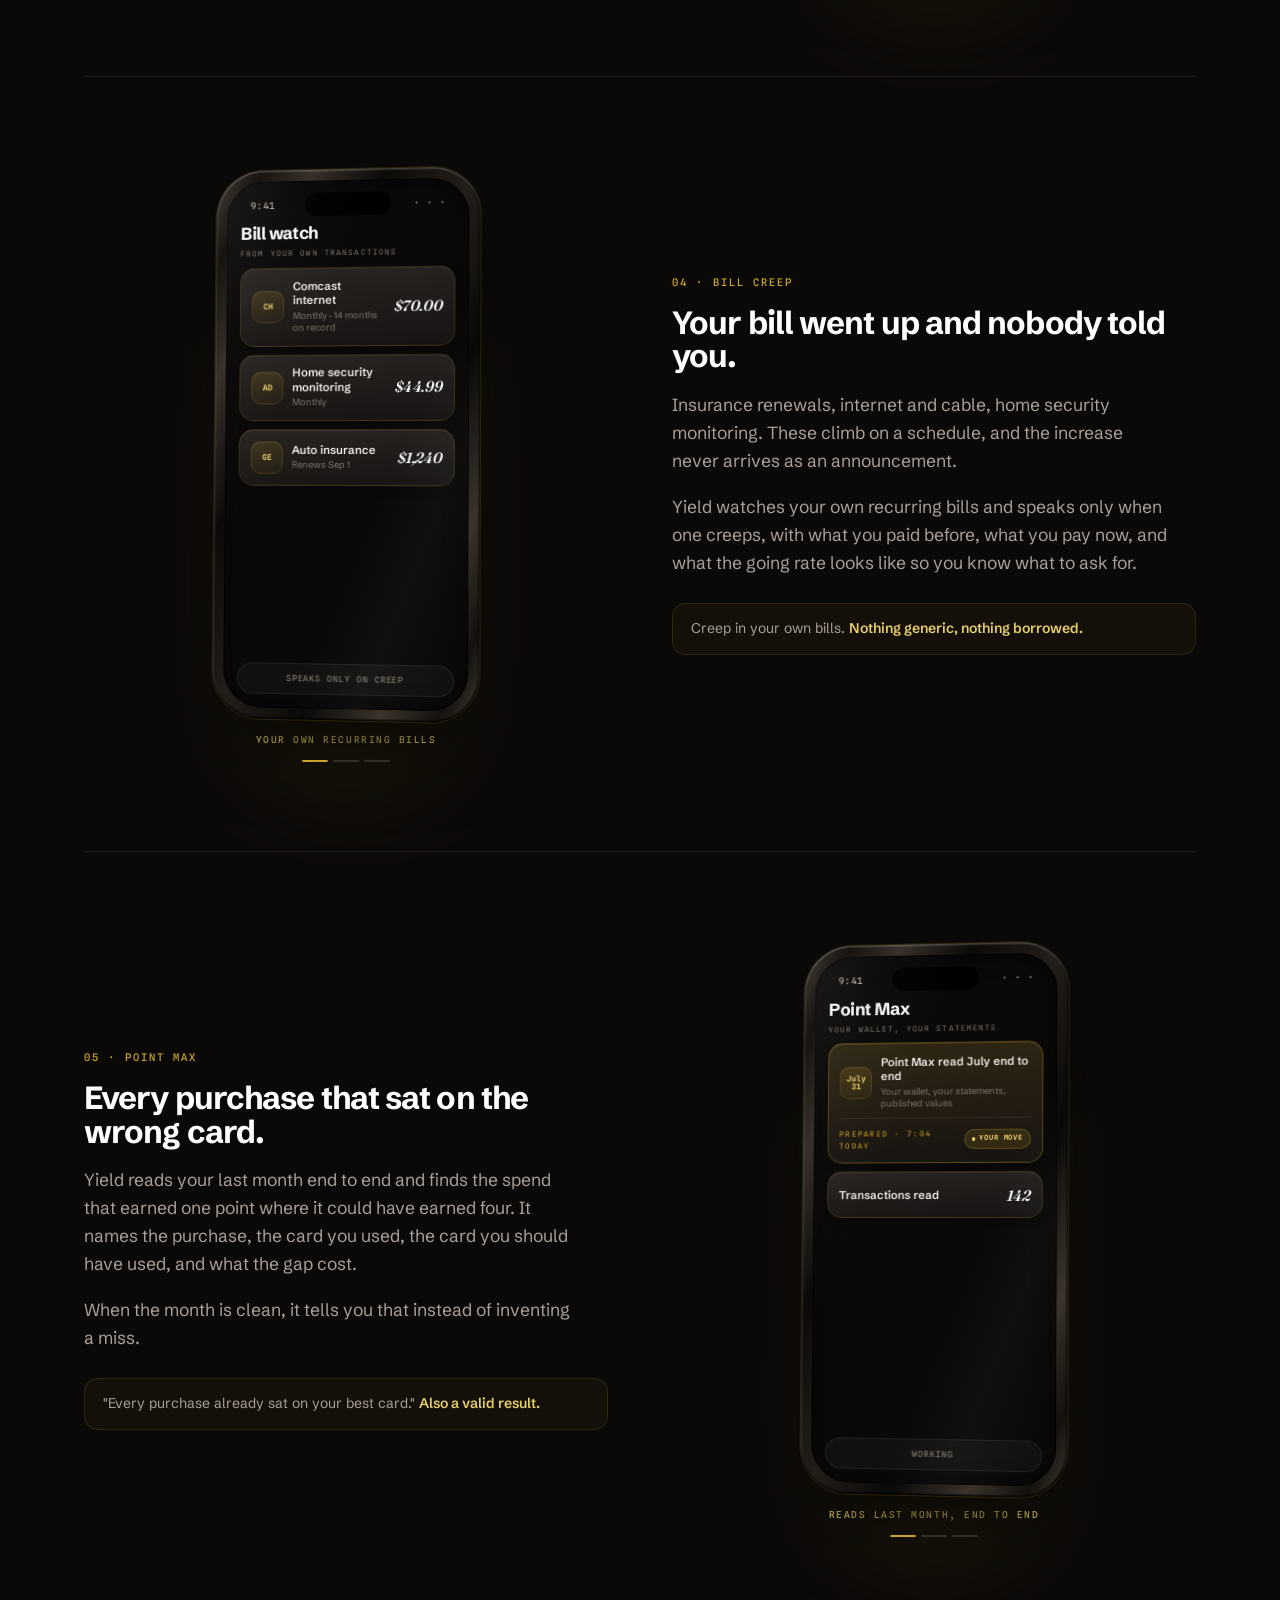
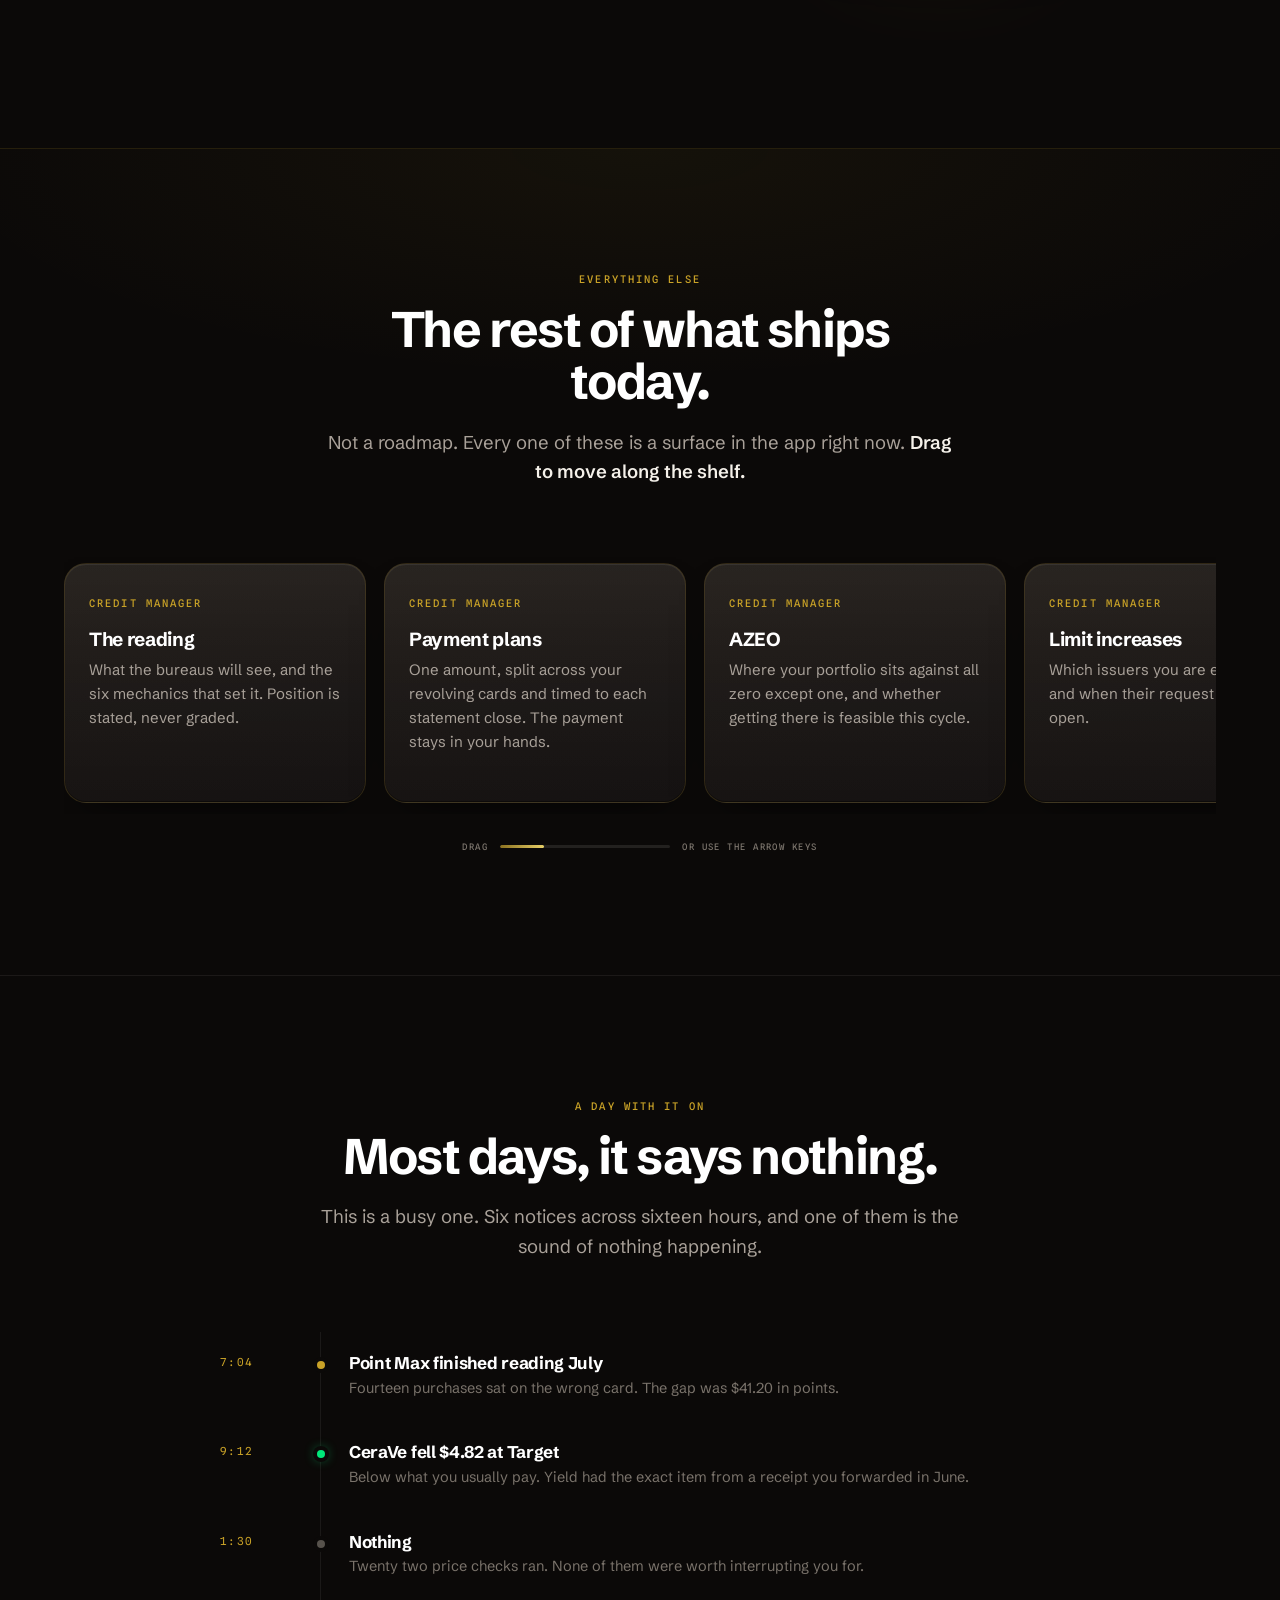
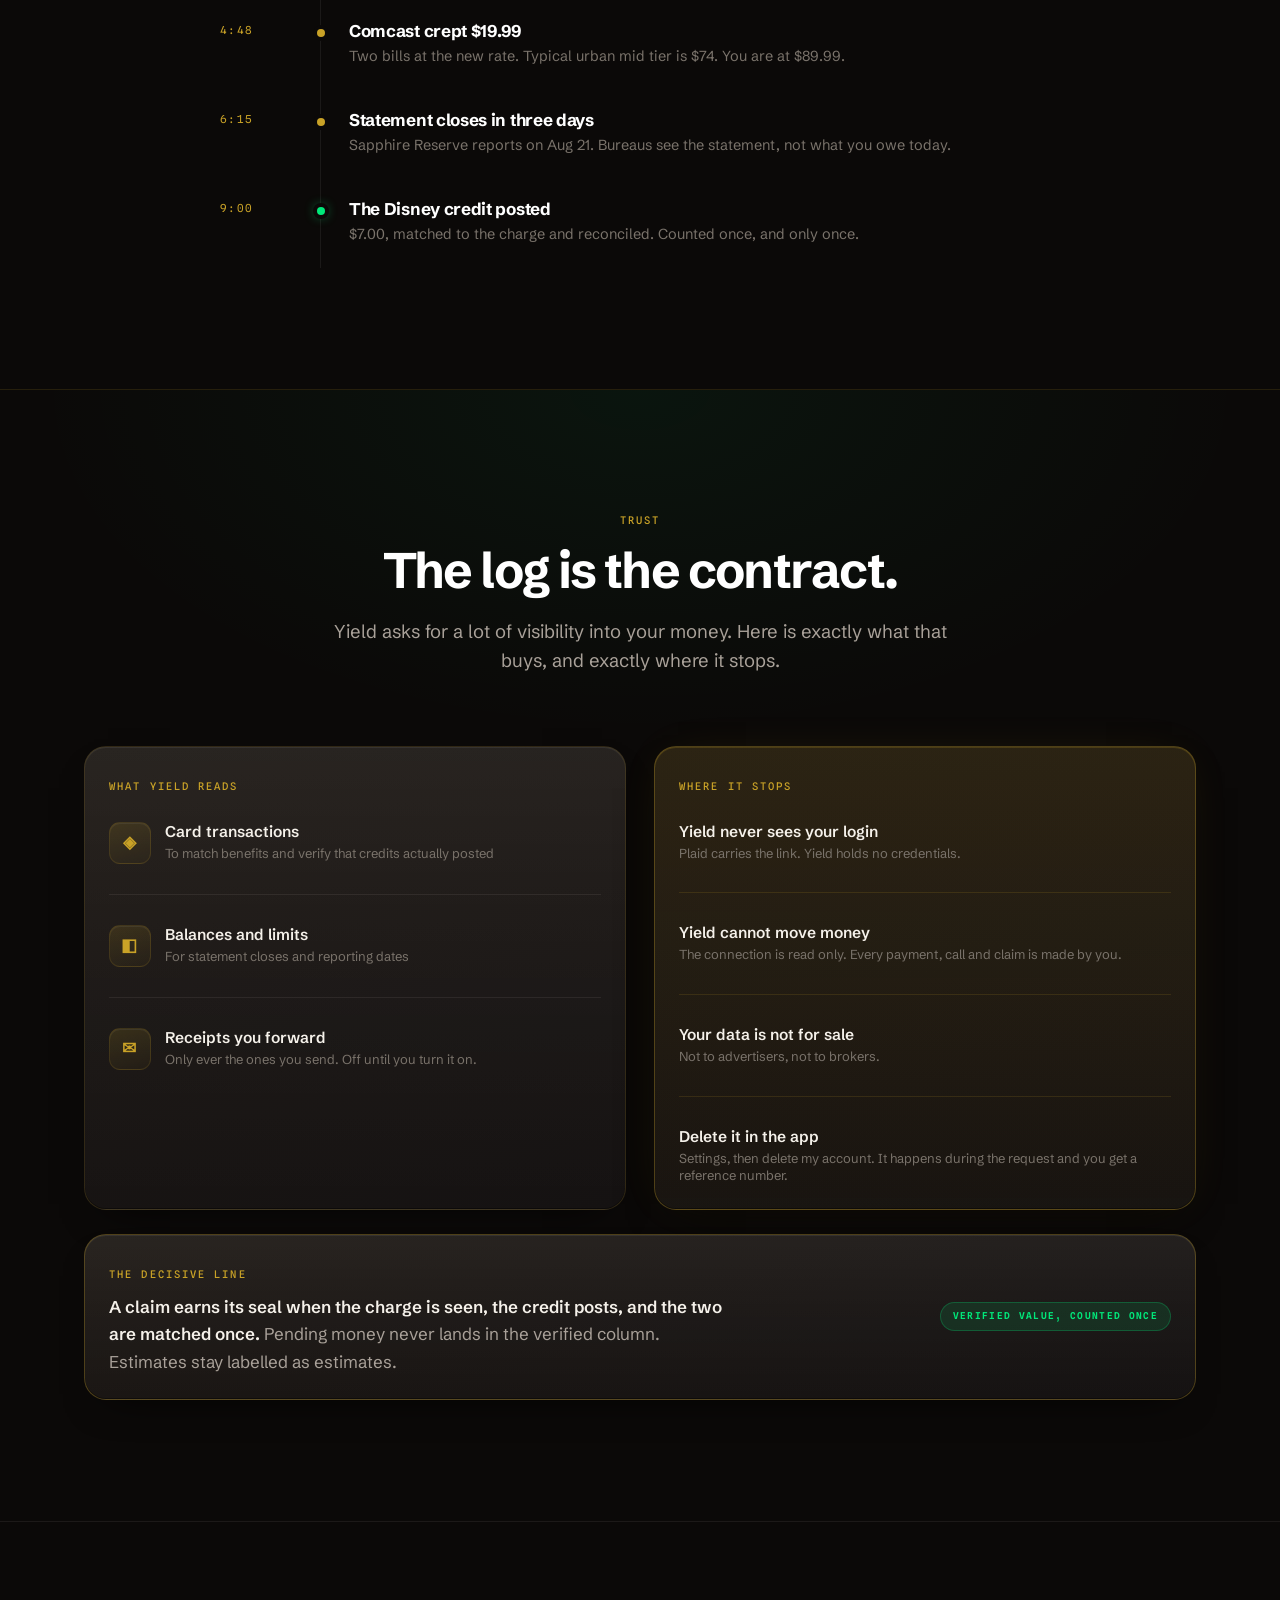
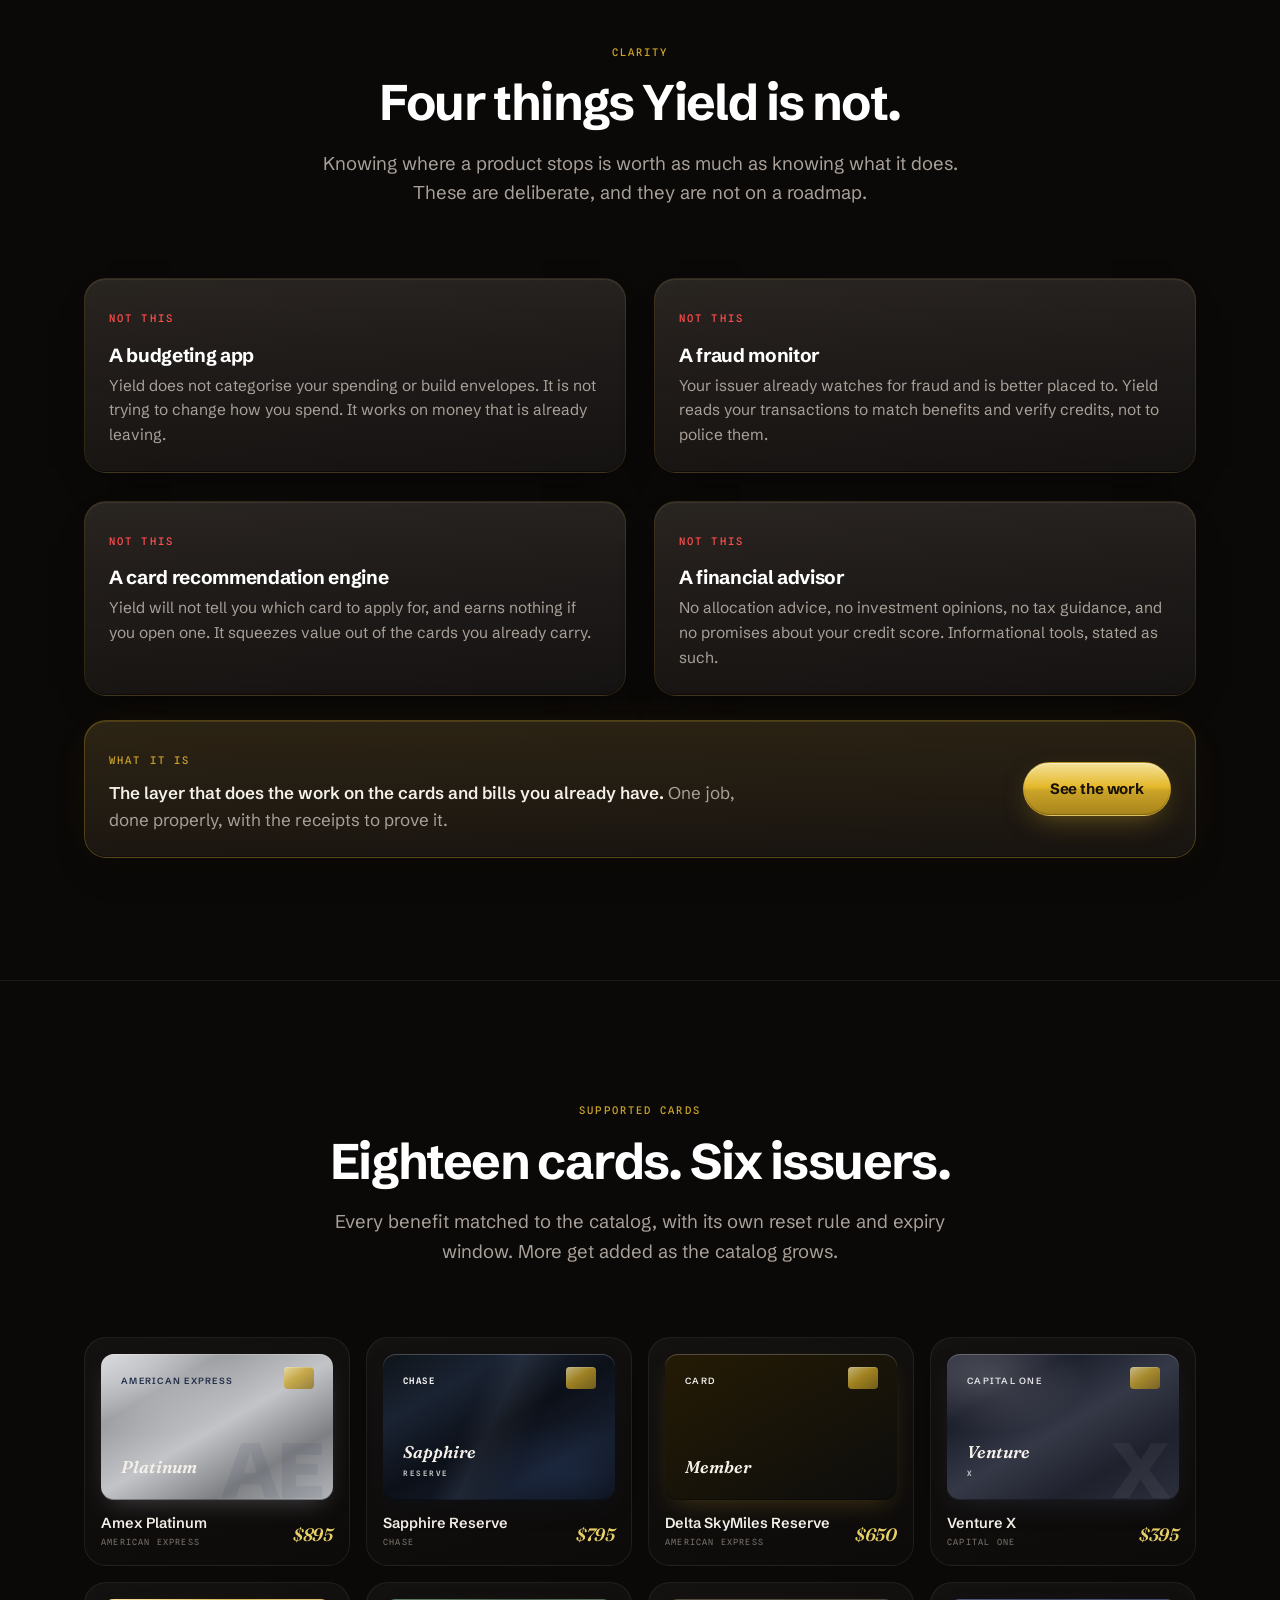
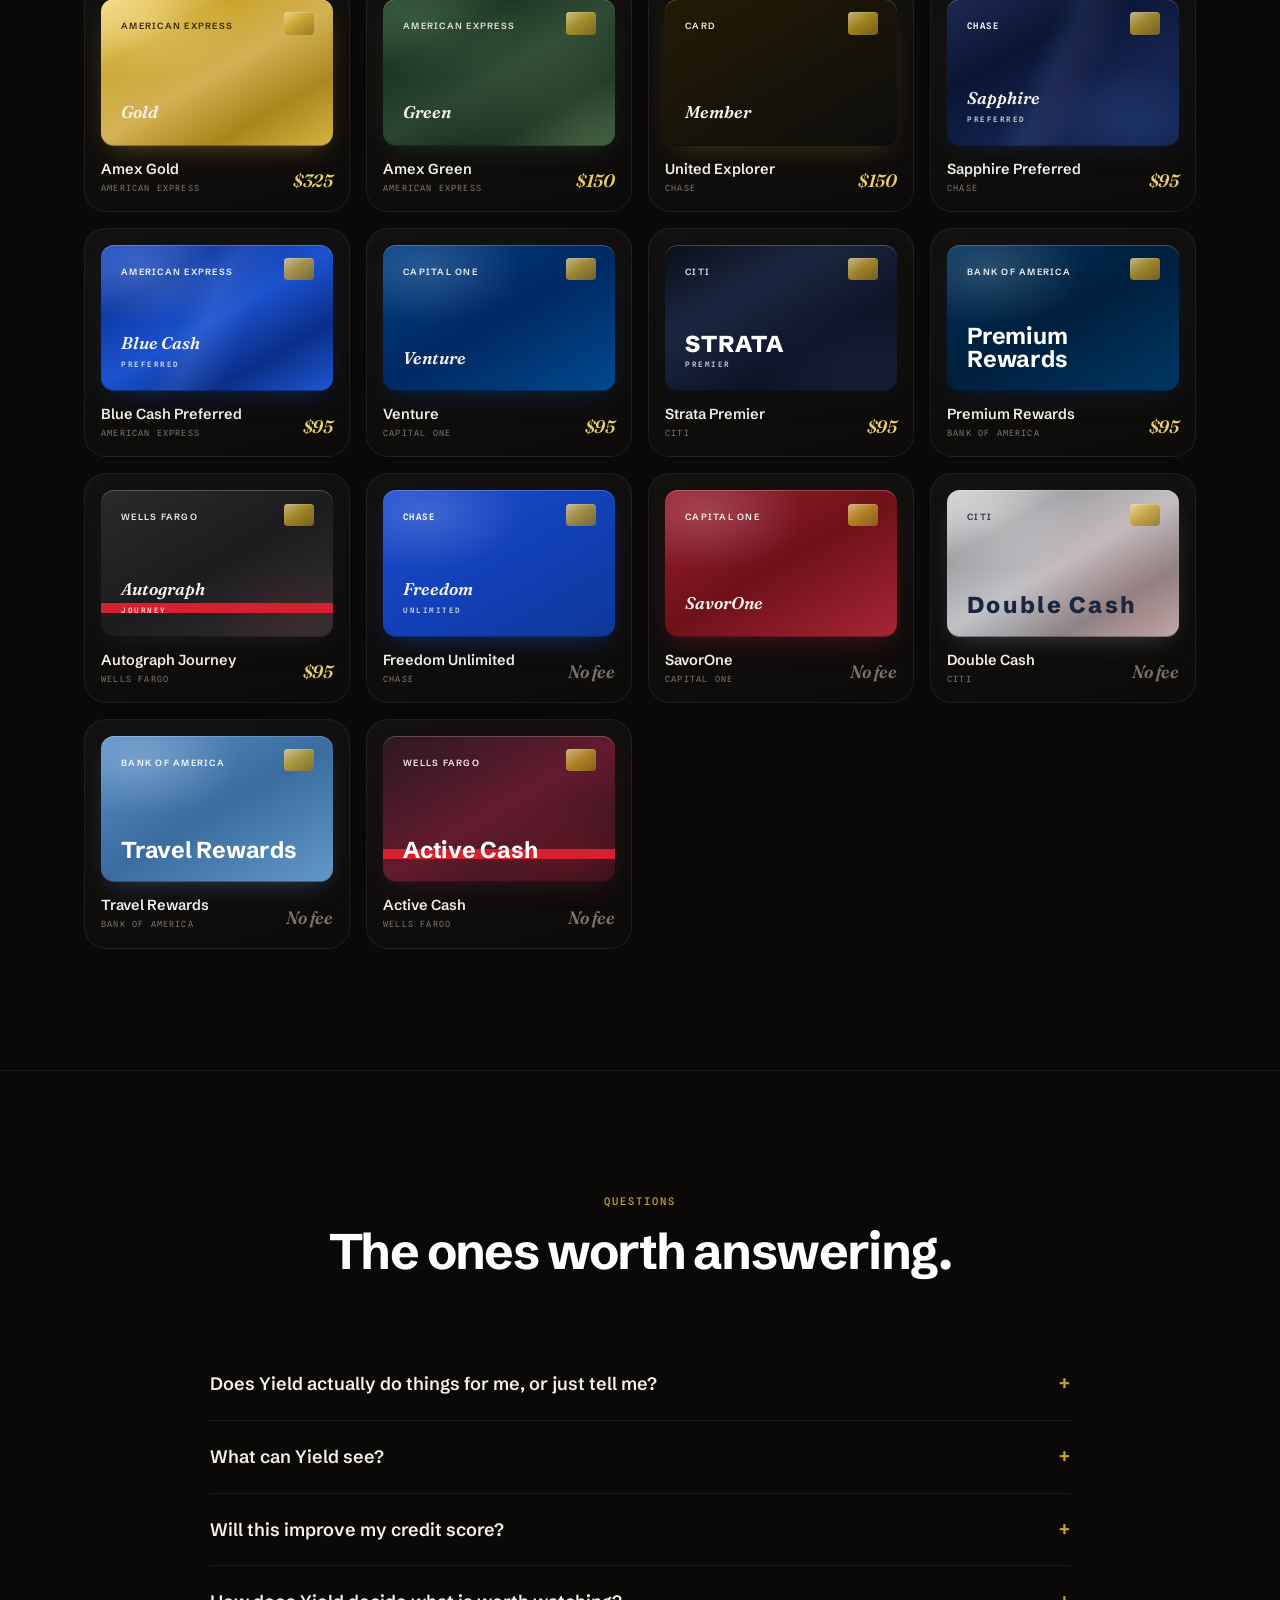
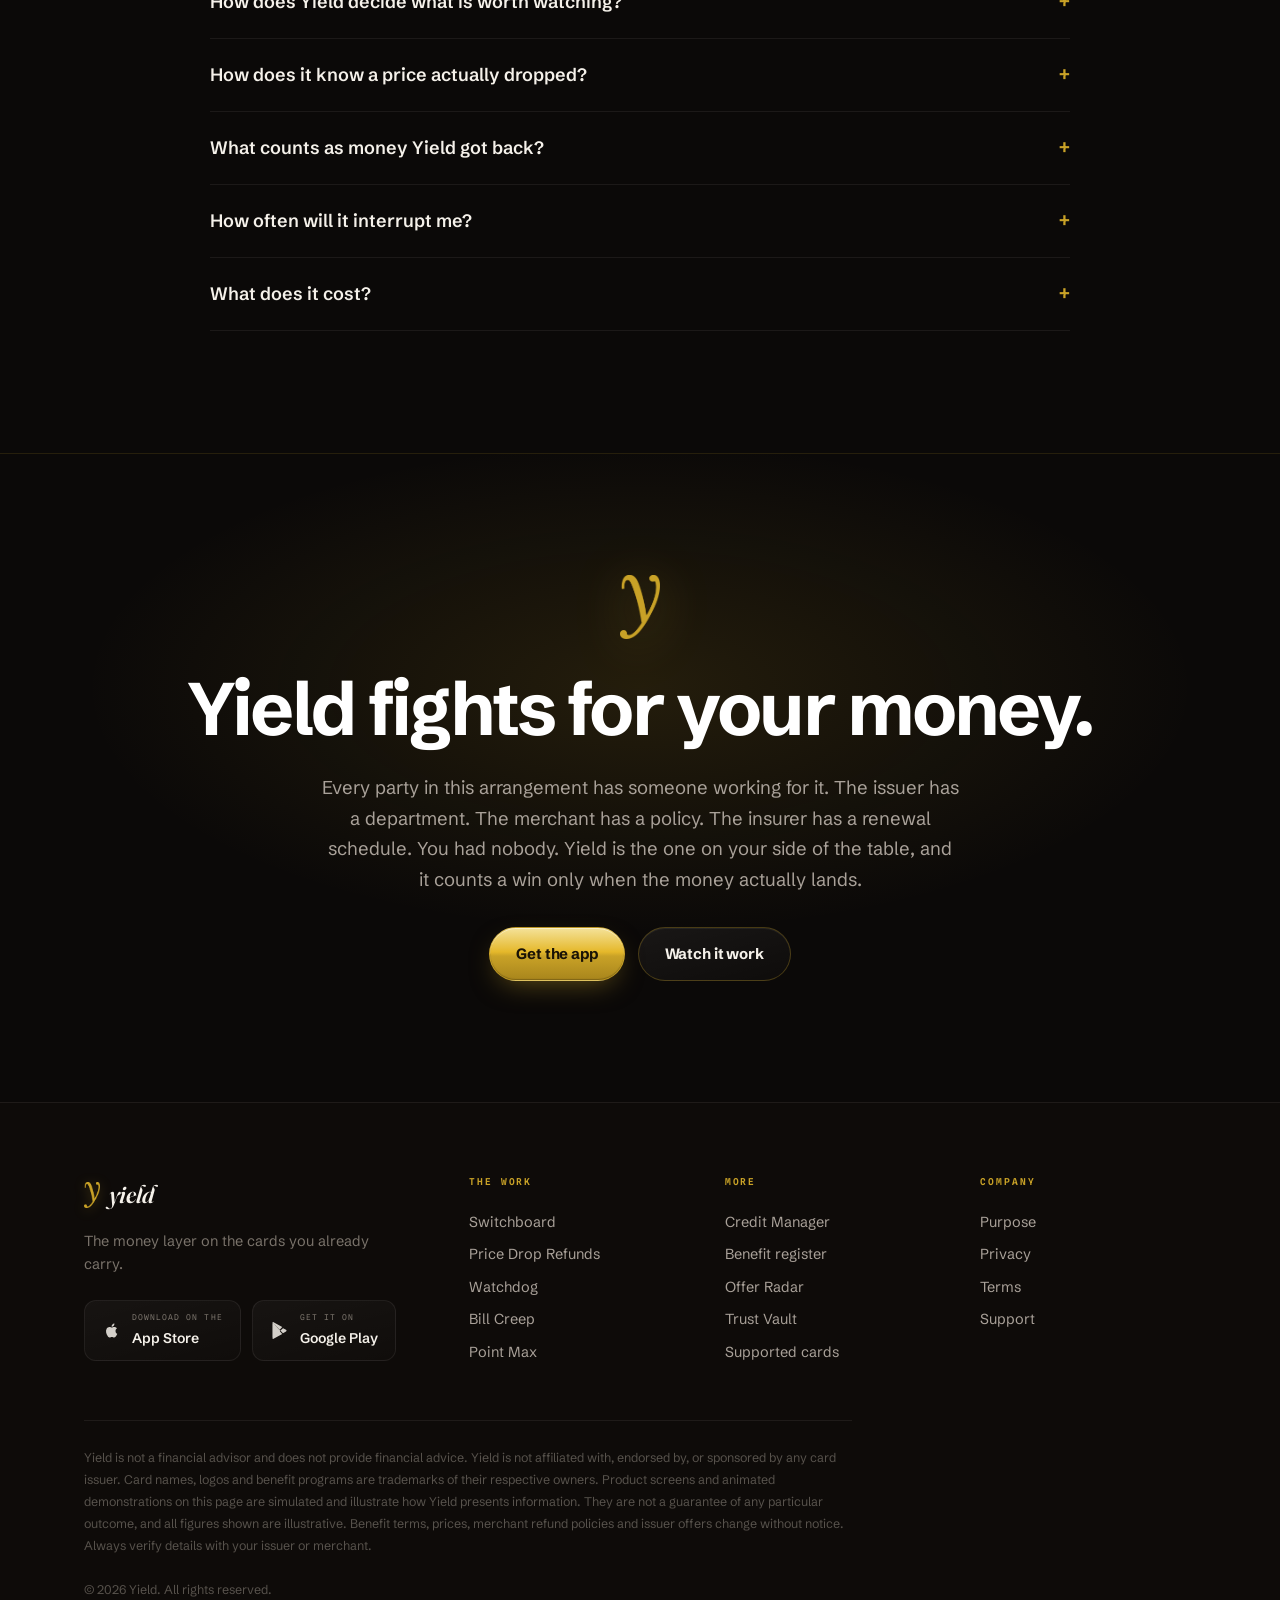
==== commit db3504e8: "Update Impact site verification token Co-Authored-By: Claude Opus 5 <noreply@anthropic.com>" ====
--- a/index.html
+++ b/index.html
@@ -3,7 +3,7 @@
 <head>
 <meta charset="utf-8">
 <meta name="viewport" content="width=device-width,initial-scale=1">
-<meta name="impact-site-verification" value="59daedbf-f789-4279-816f-fadbb98bba9e">
+<meta name="impact-site-verification" value="97d4e8cb-73d1-4102-96f1-ebc616f4cbee">
 <title>Yield · fights for your money</title>
 <meta name="description" content="Your card credits expire quietly. Your bills climb without a notice. The price of what you just bought falls a week later. Yield watches all of it and hands you the move while it still pays.">
 <meta name="theme-color" content="#0B0908">
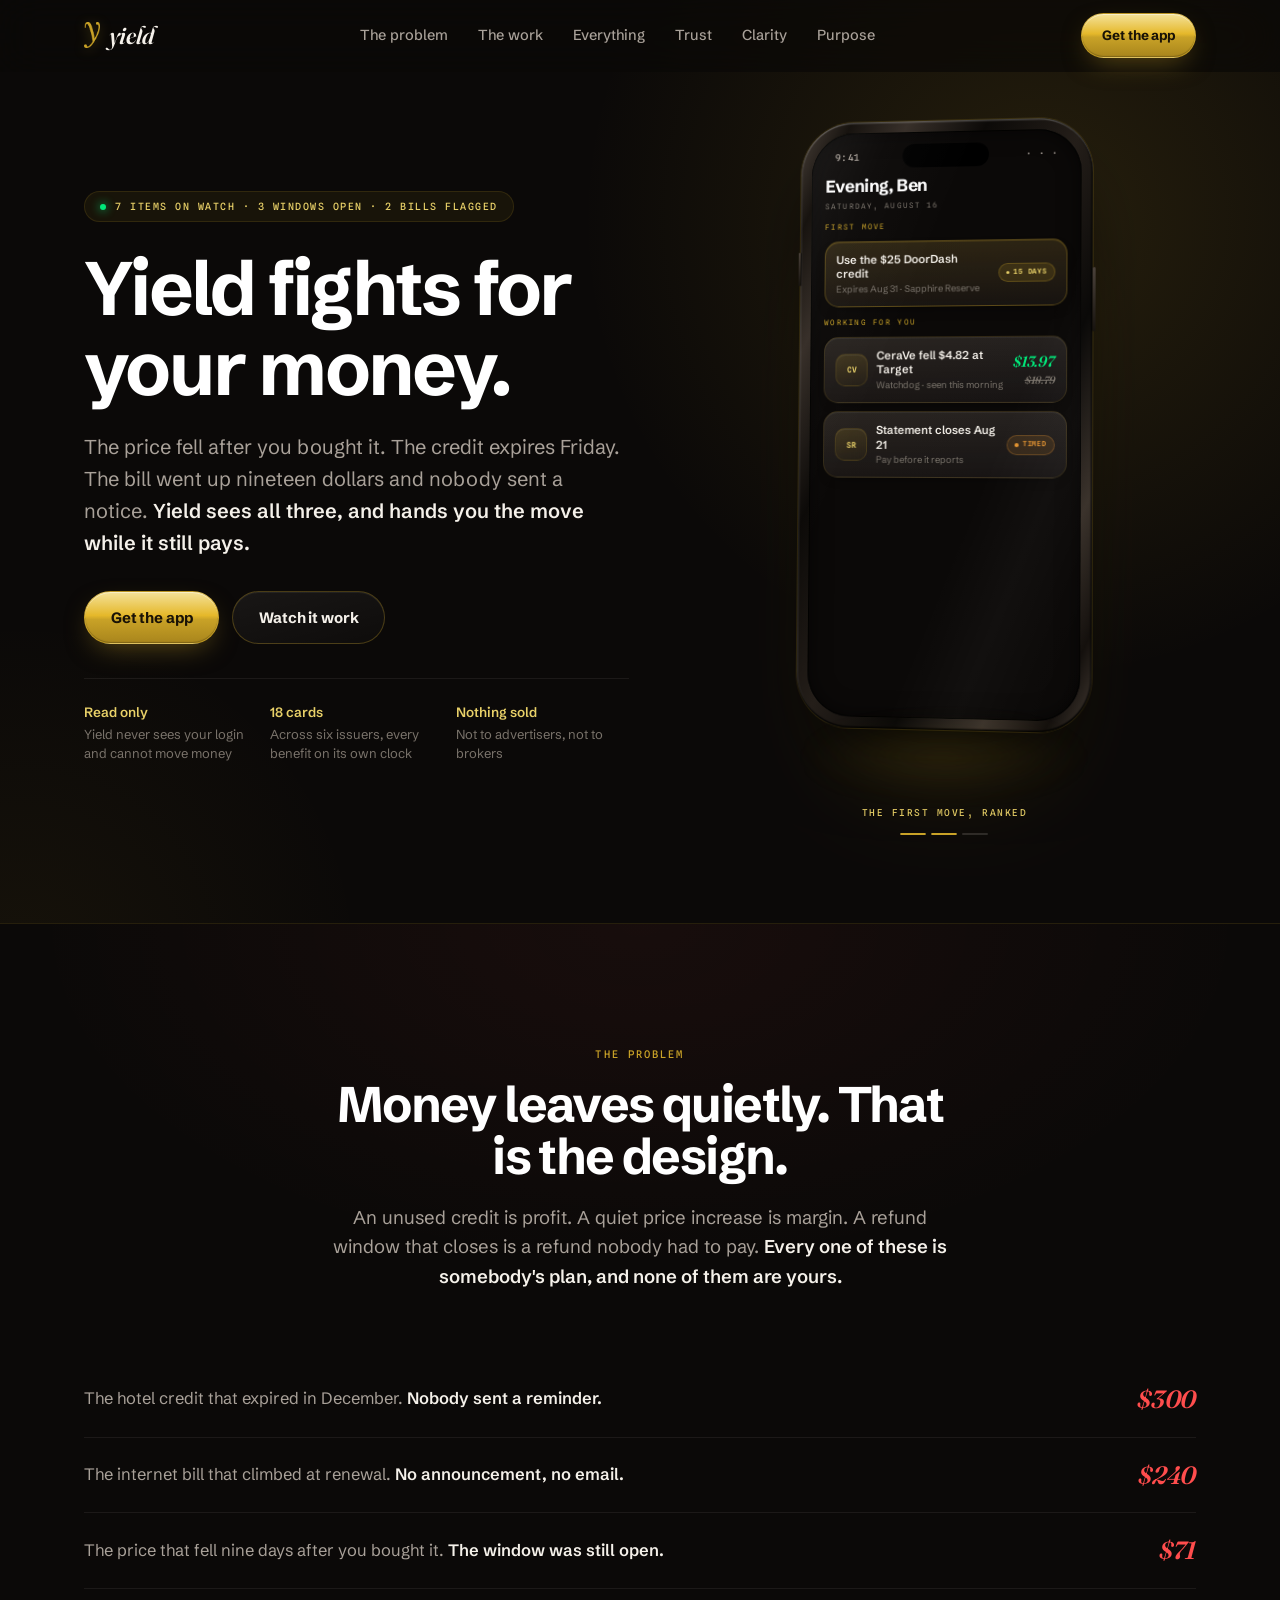
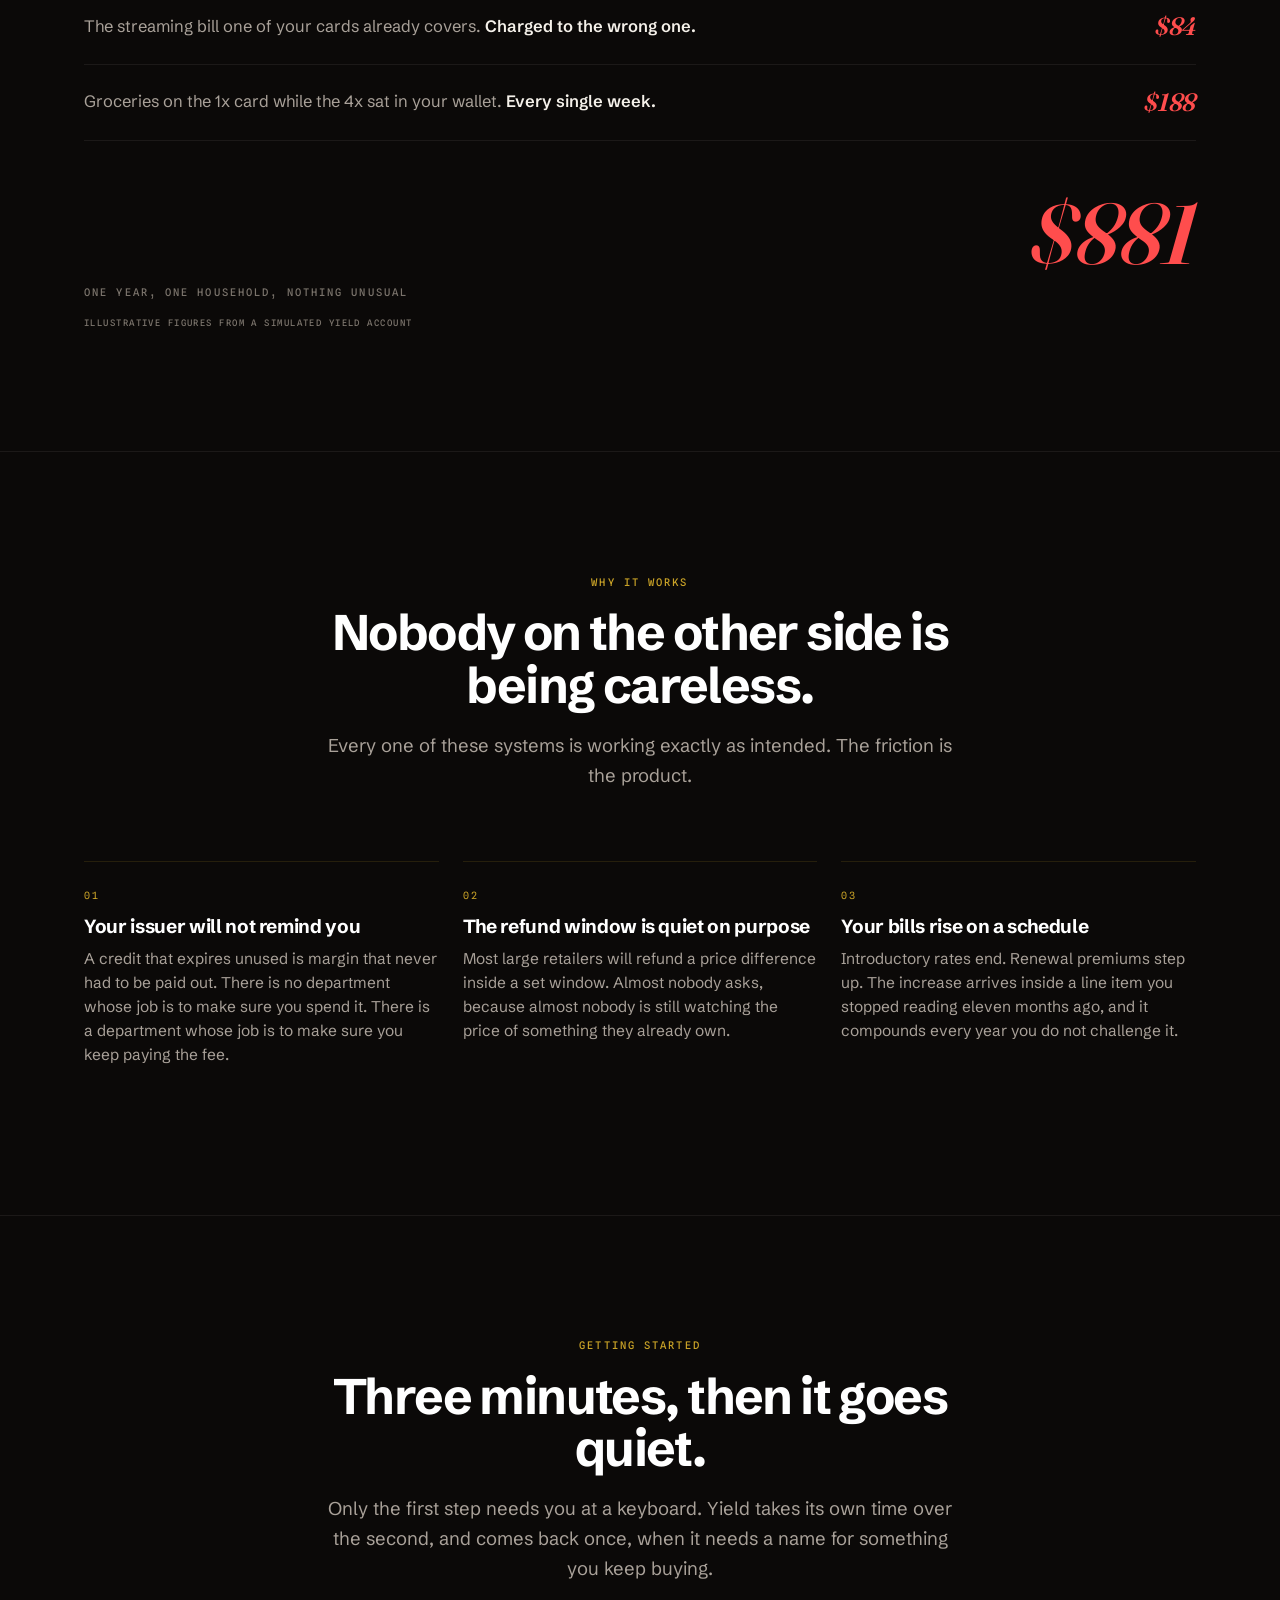
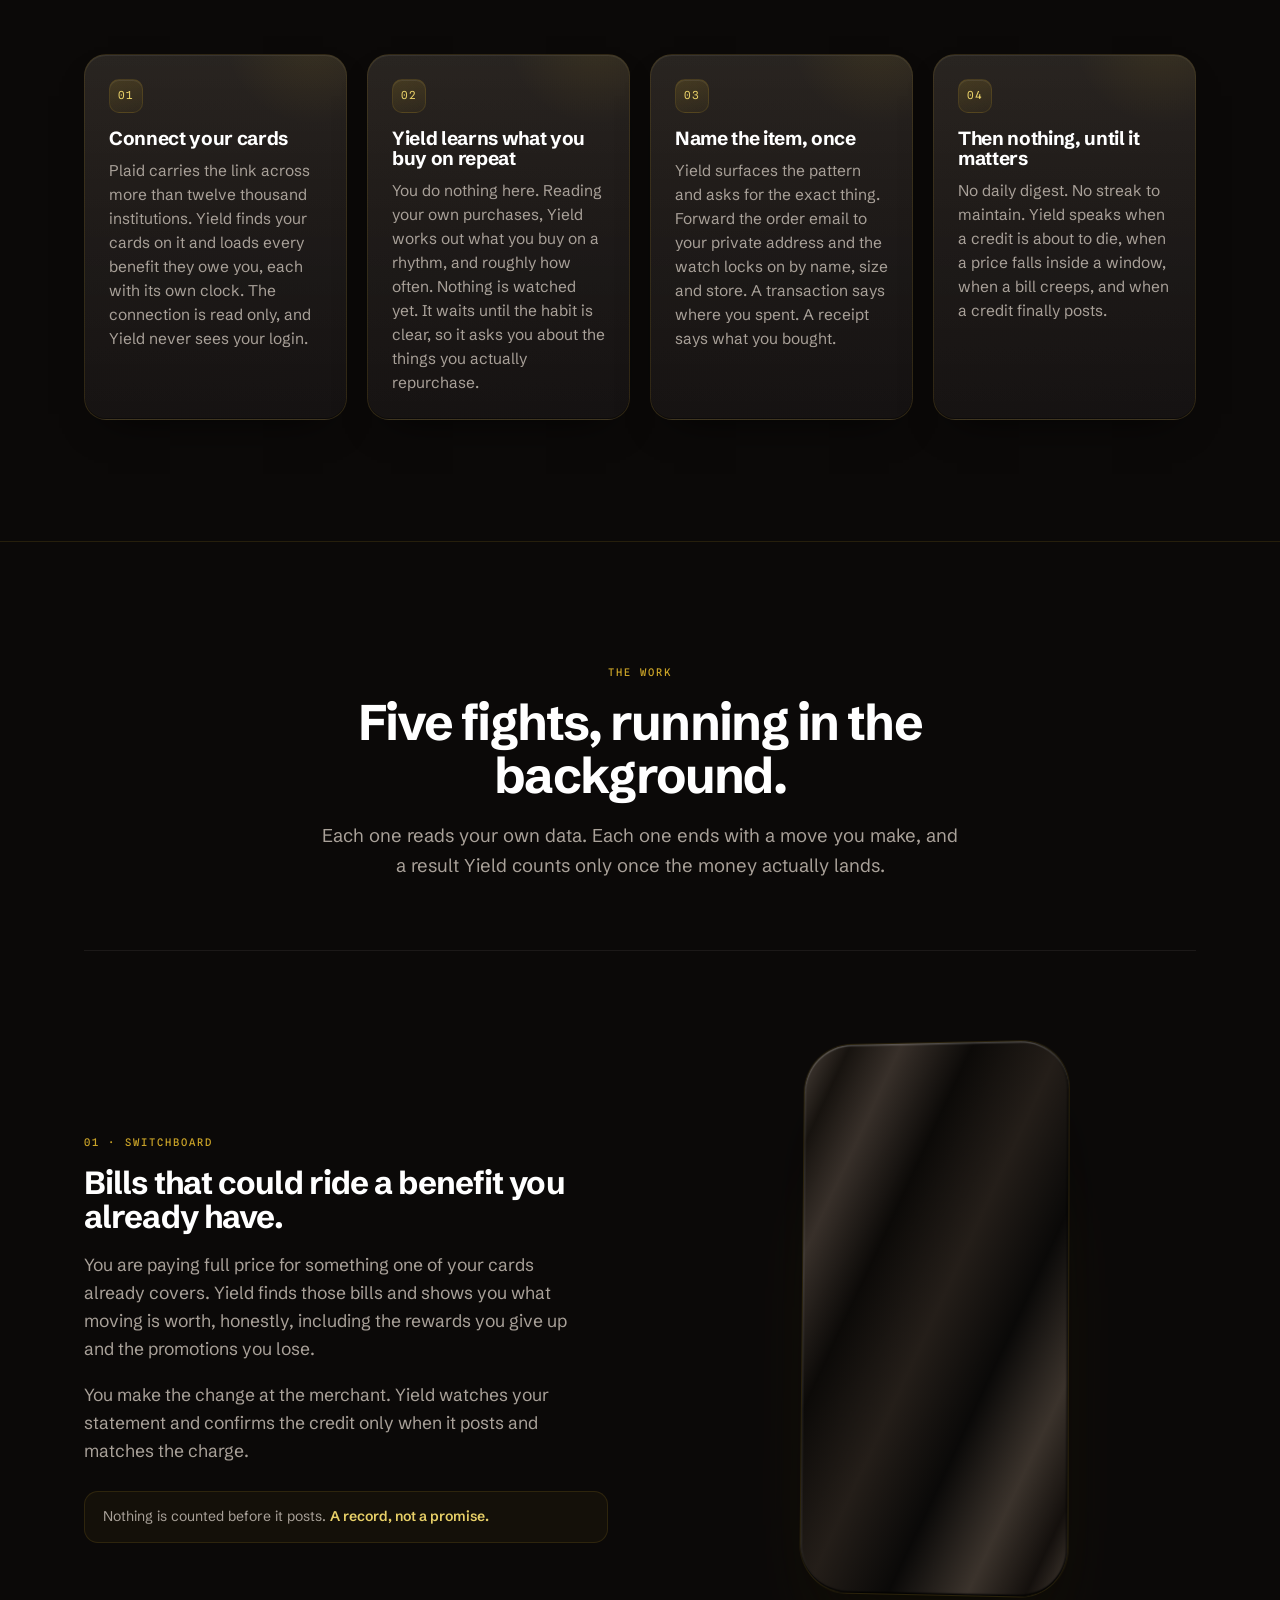
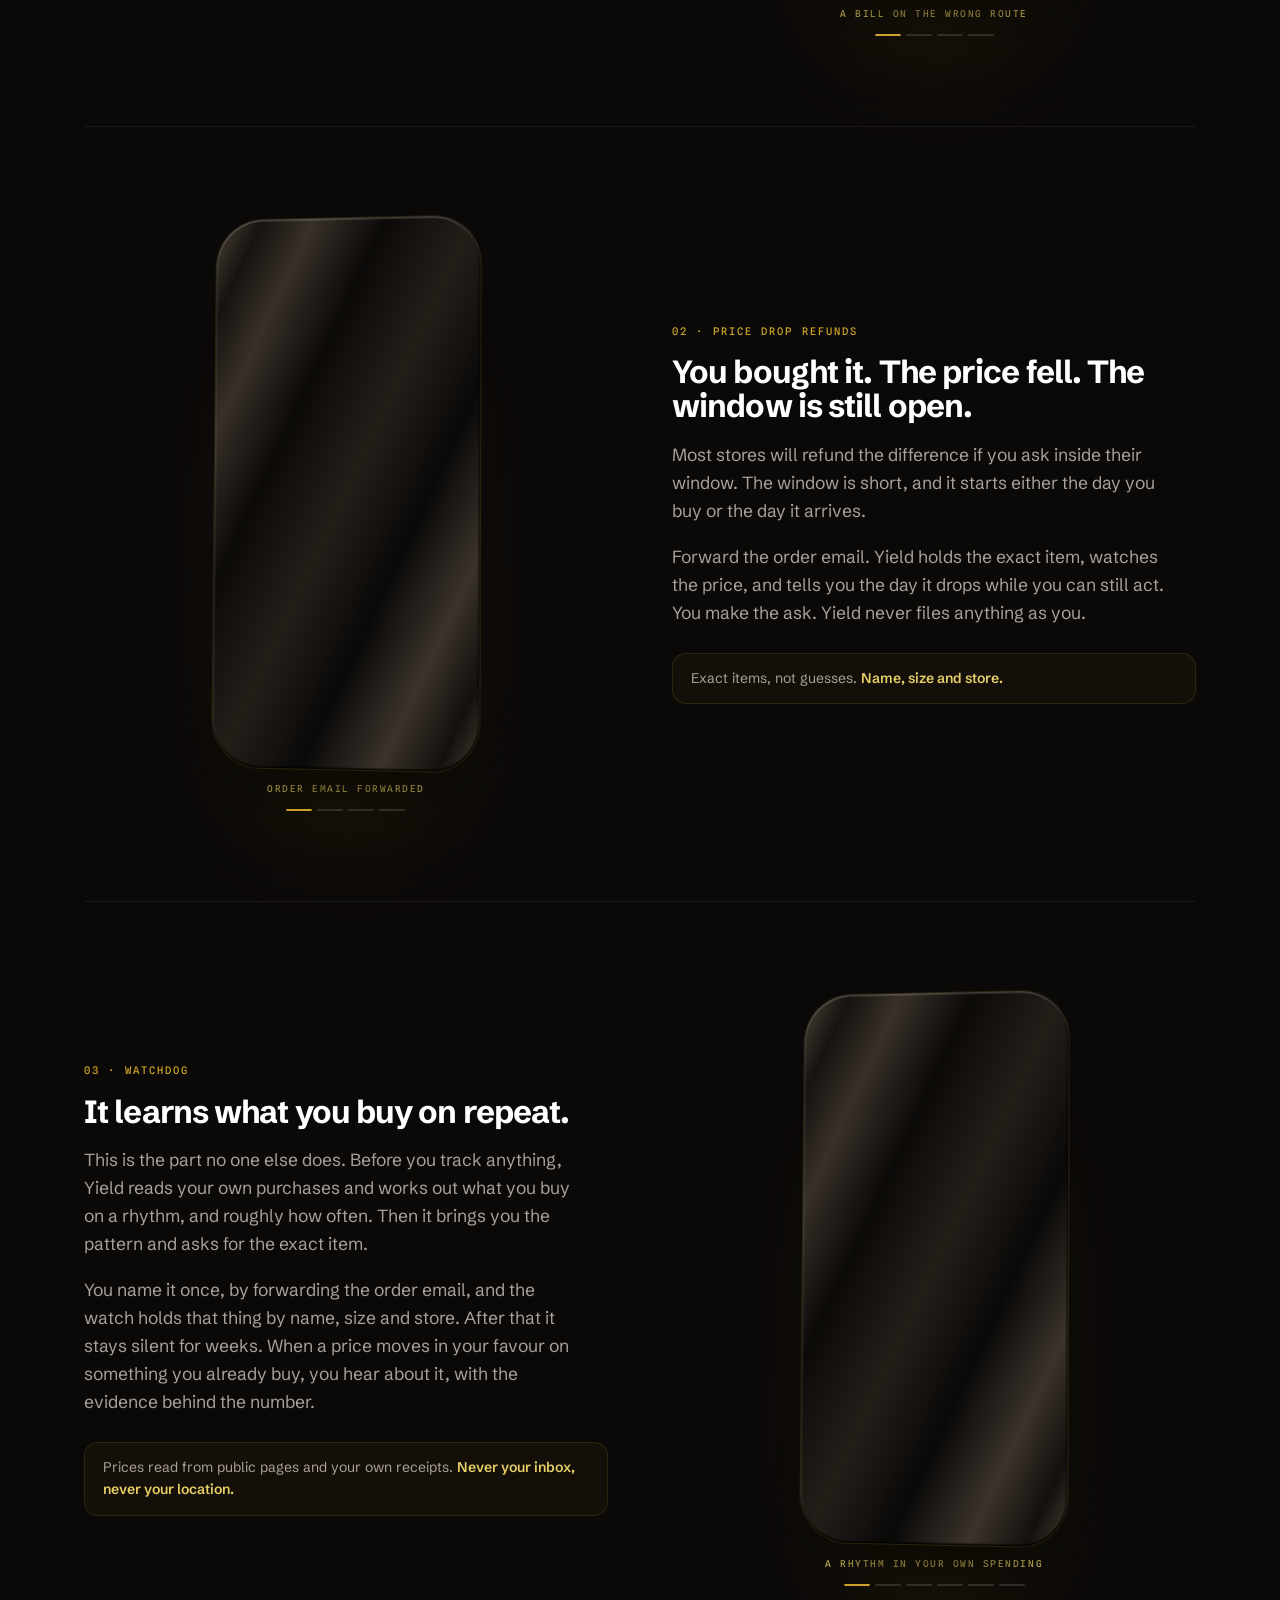
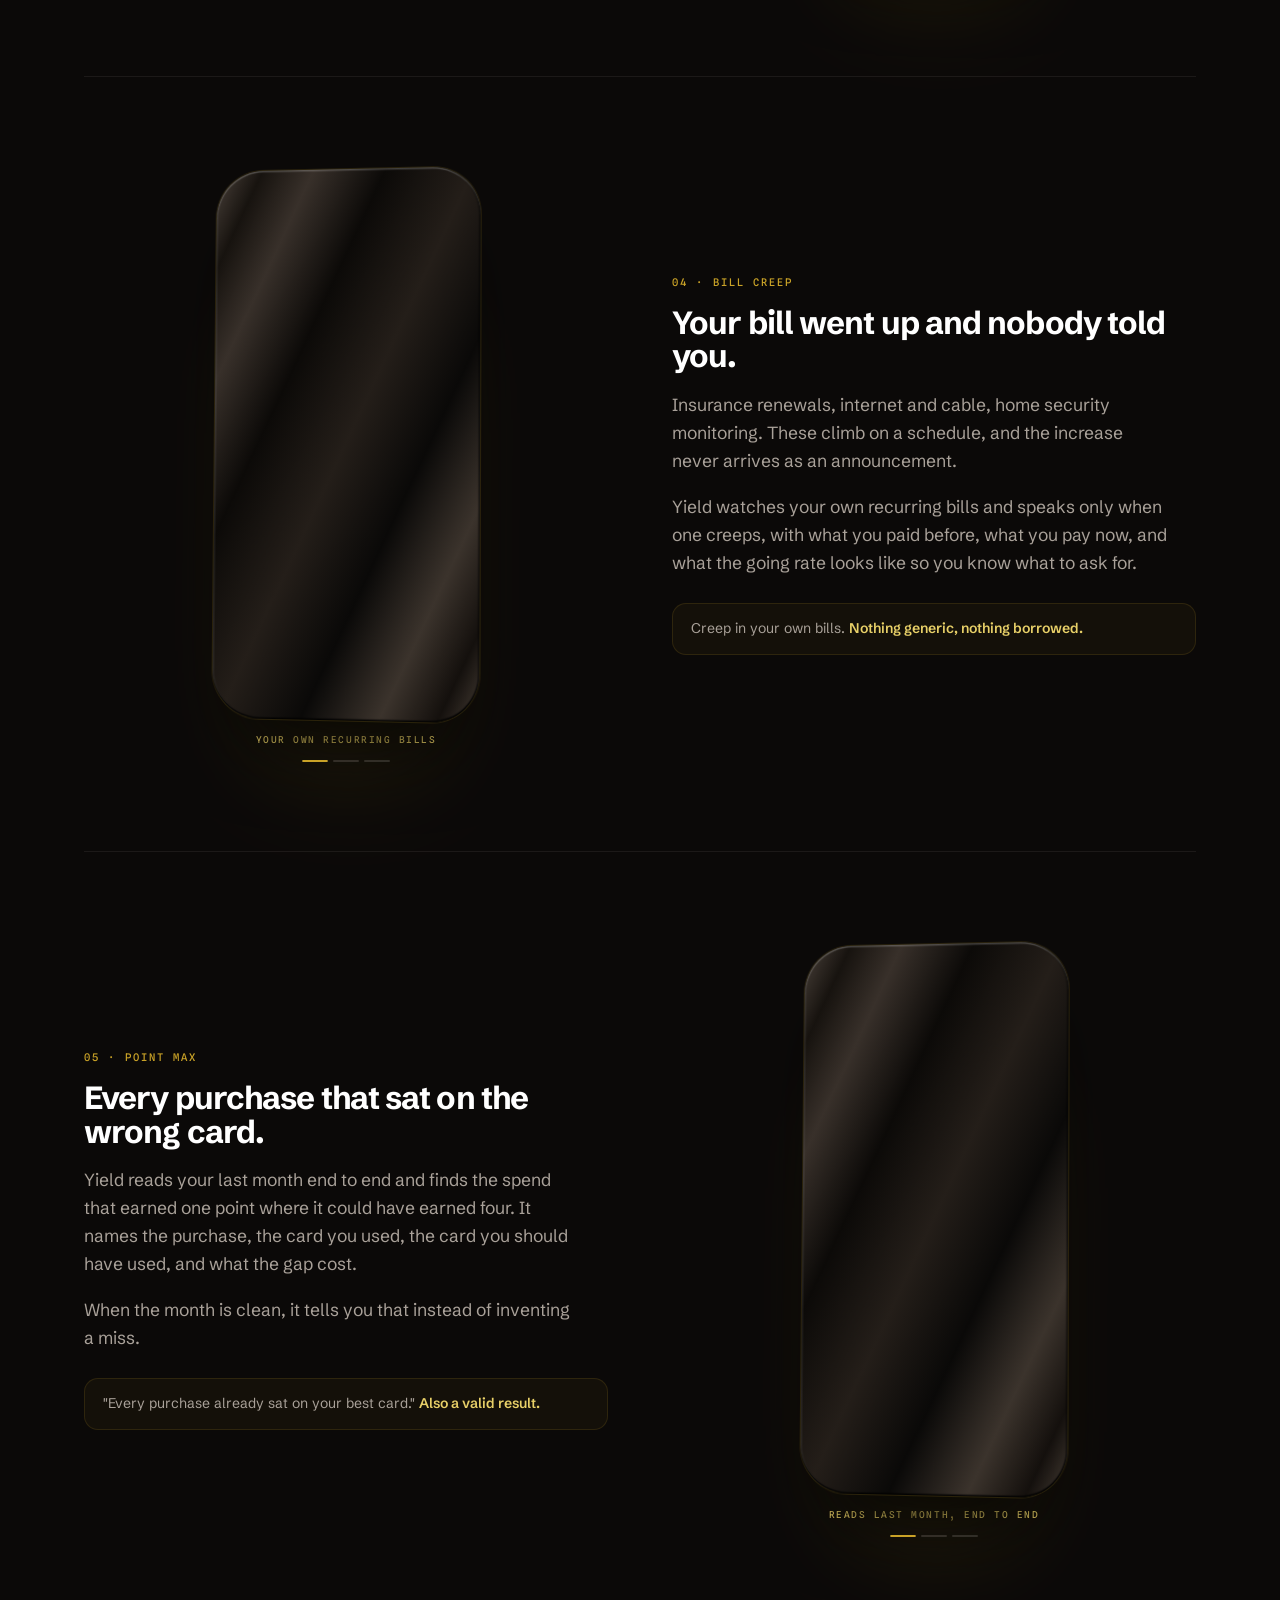
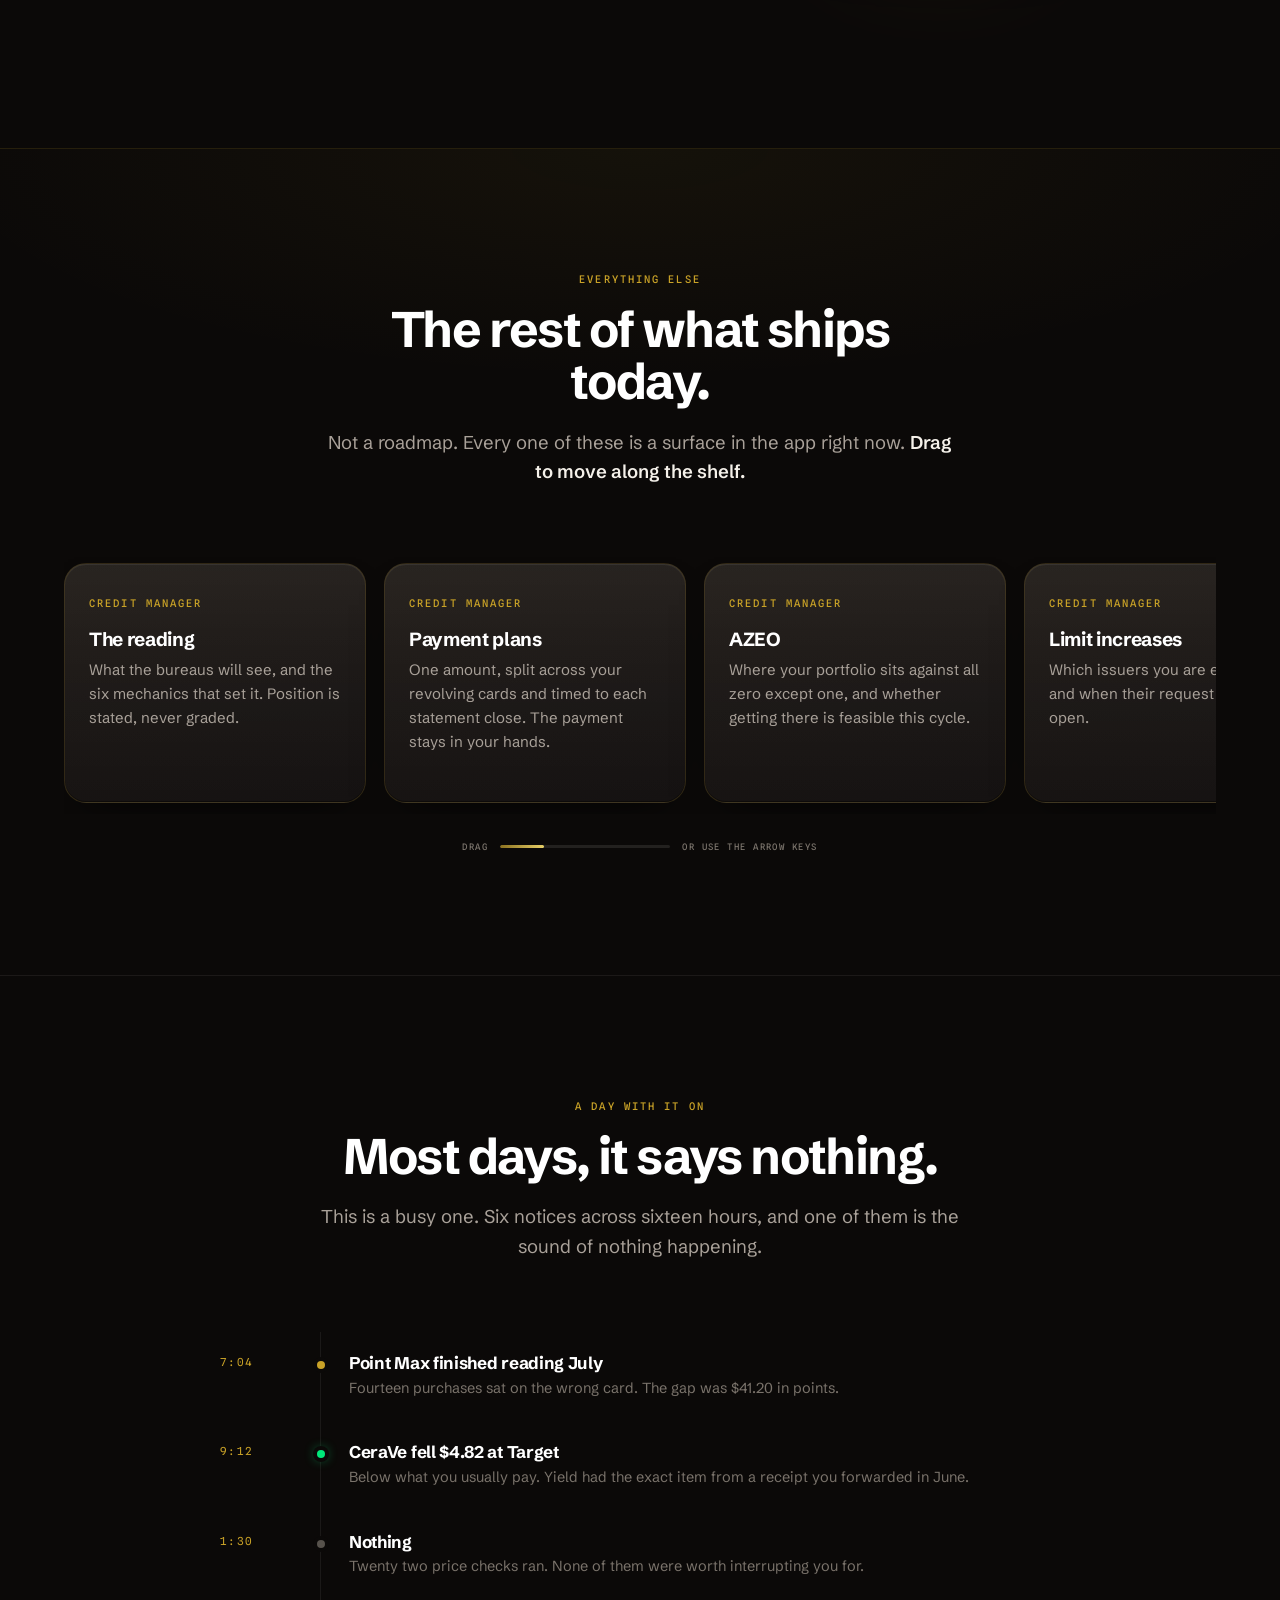
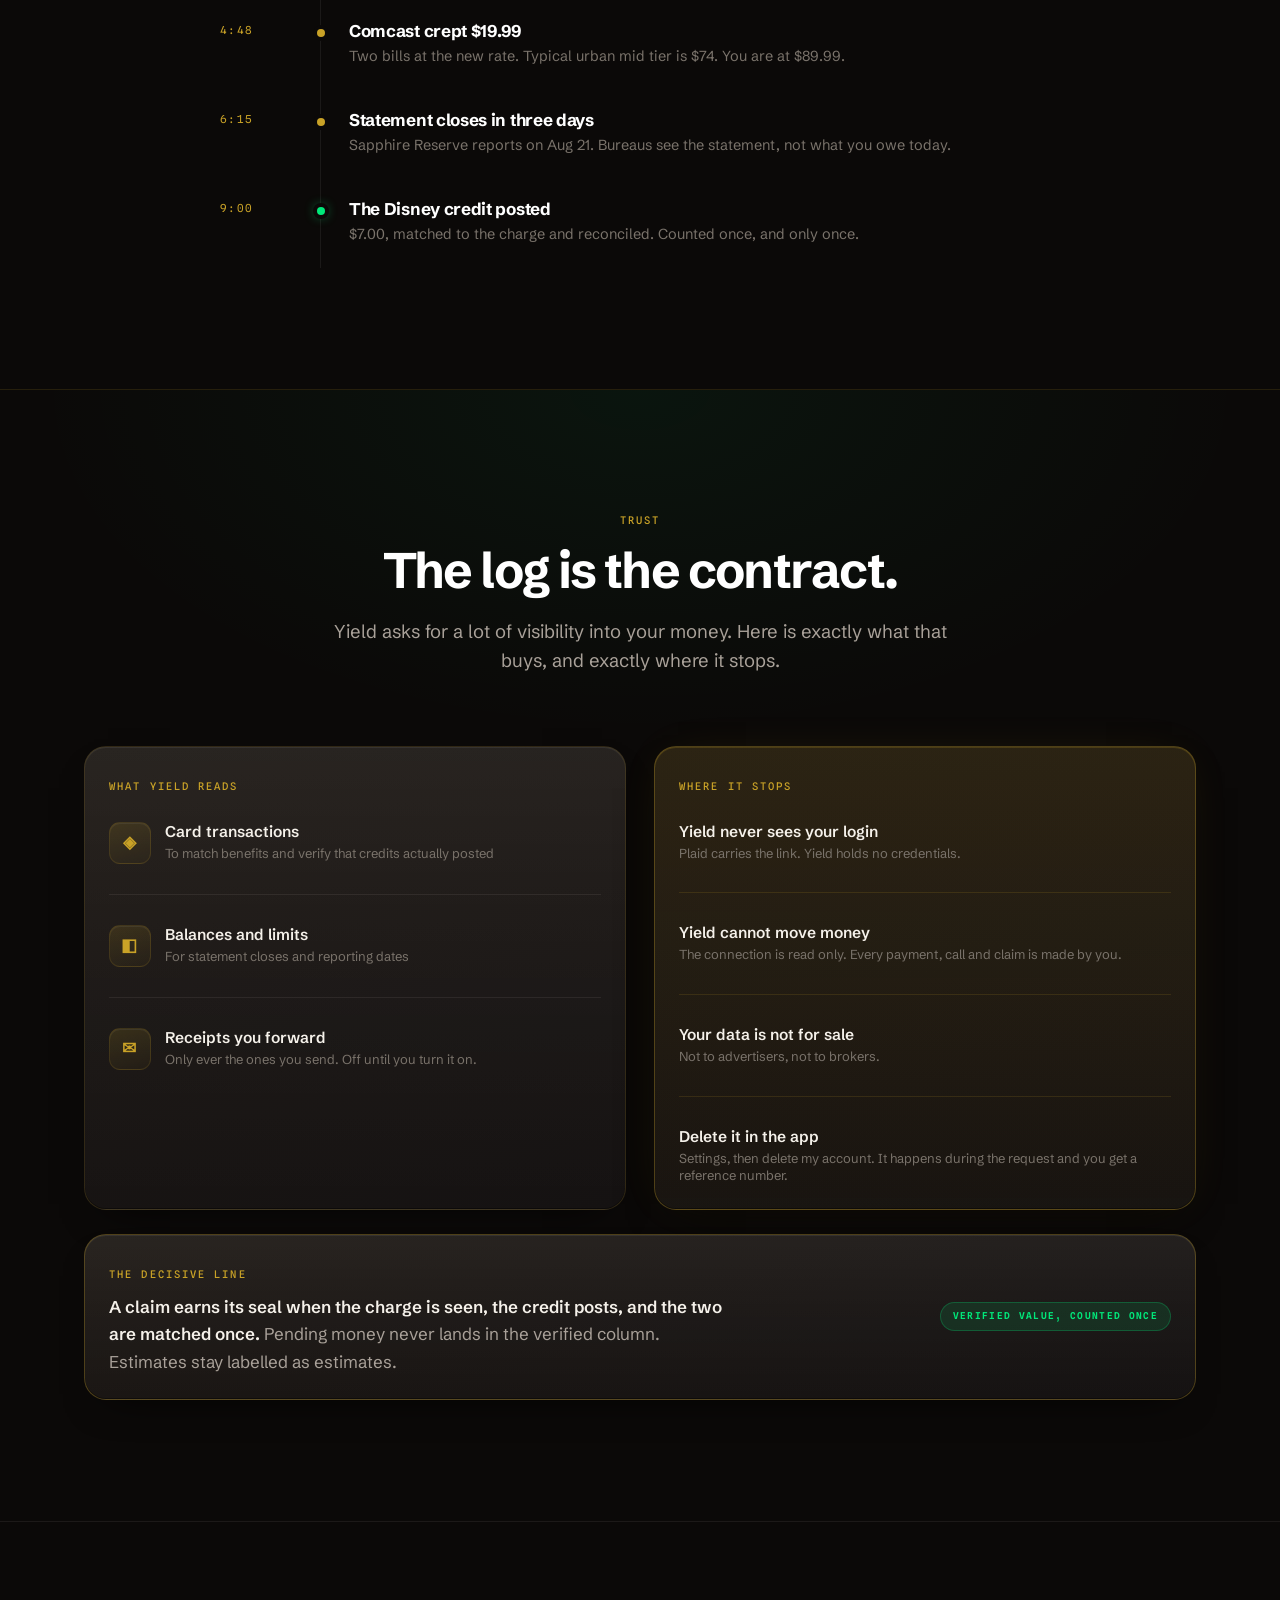
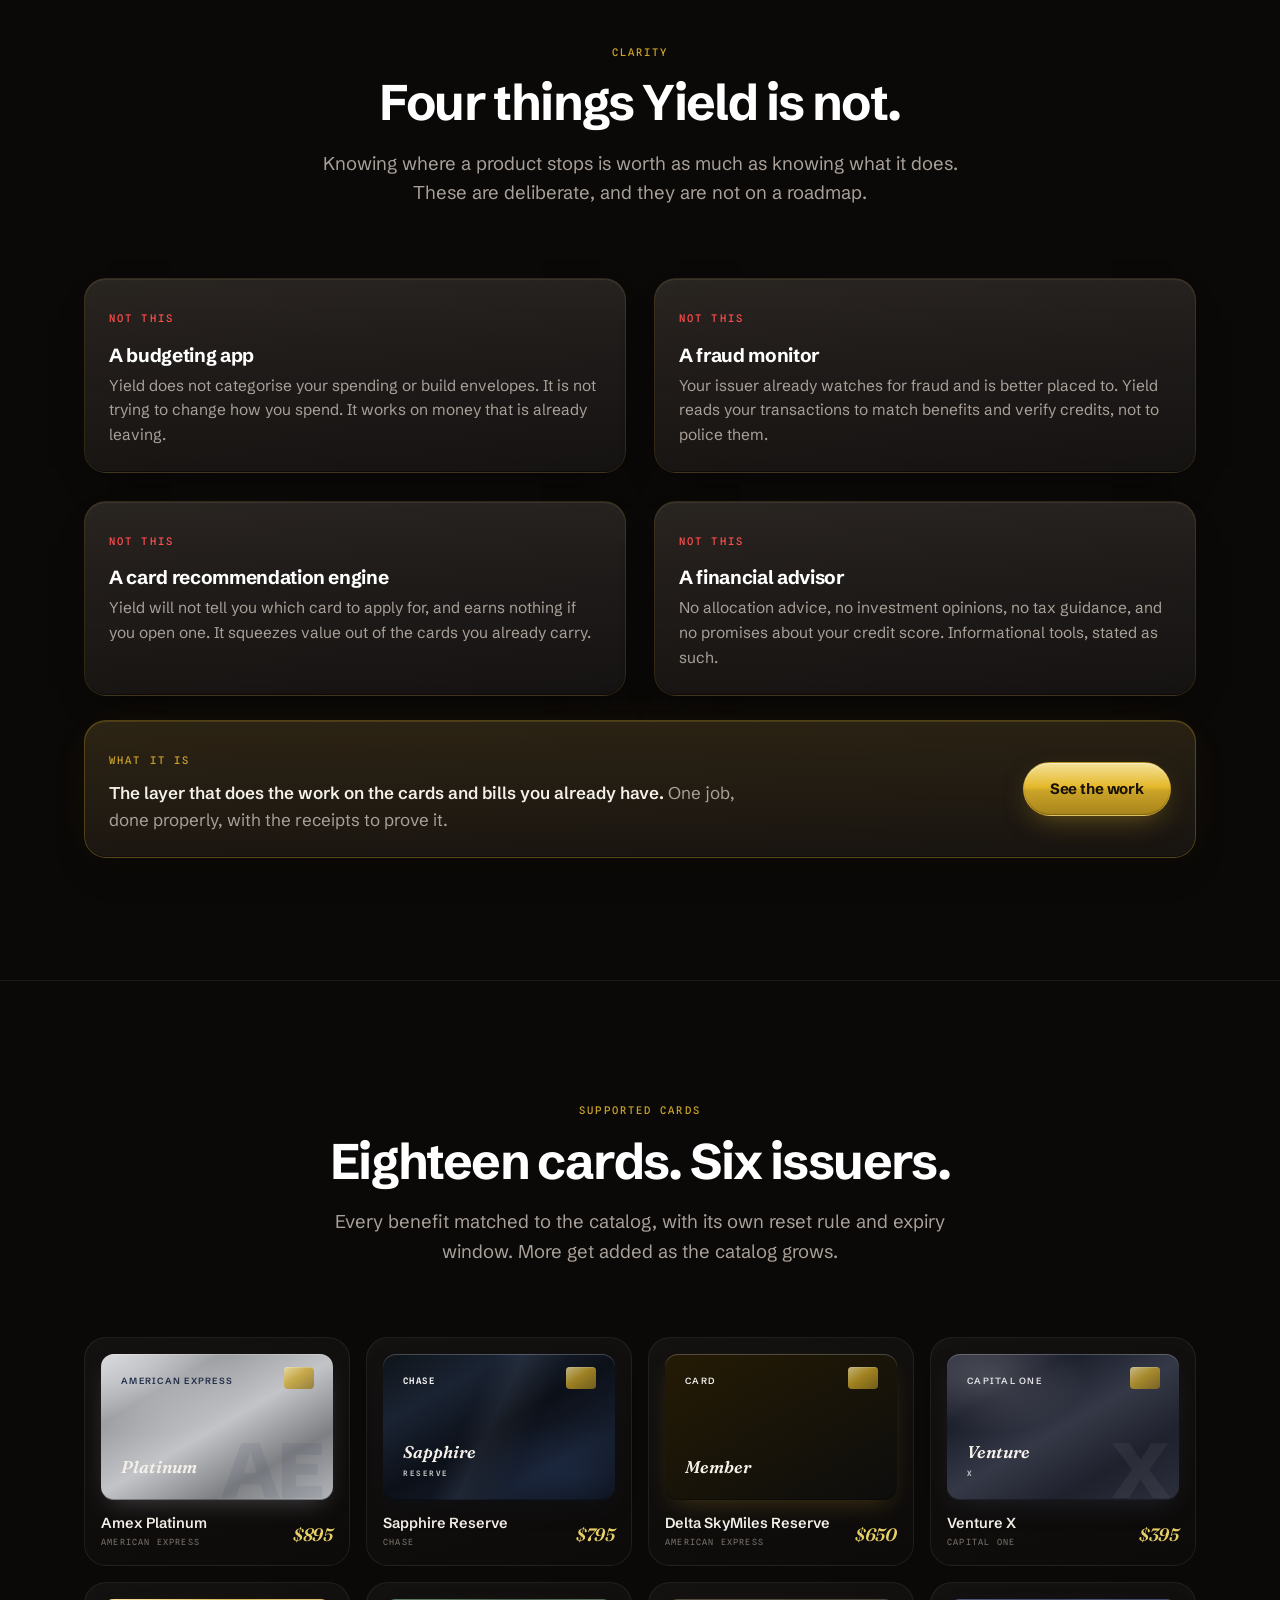
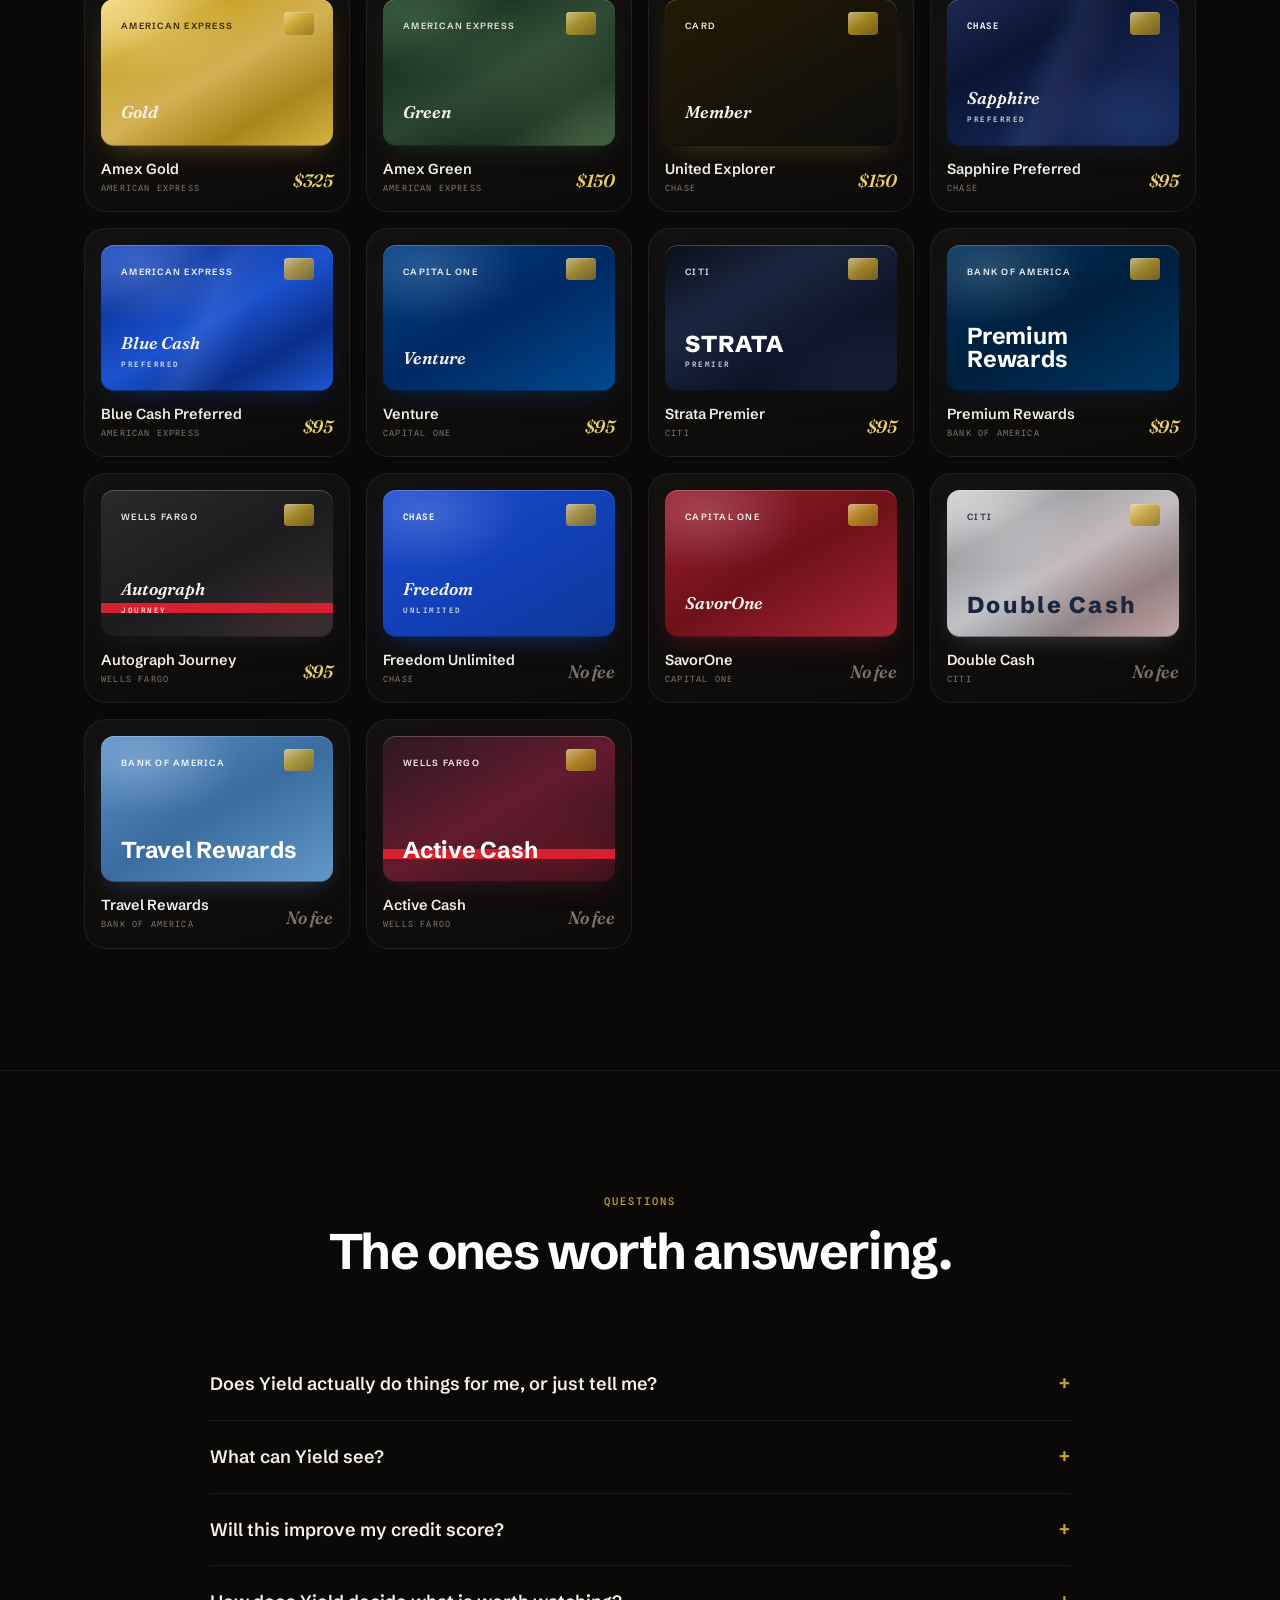
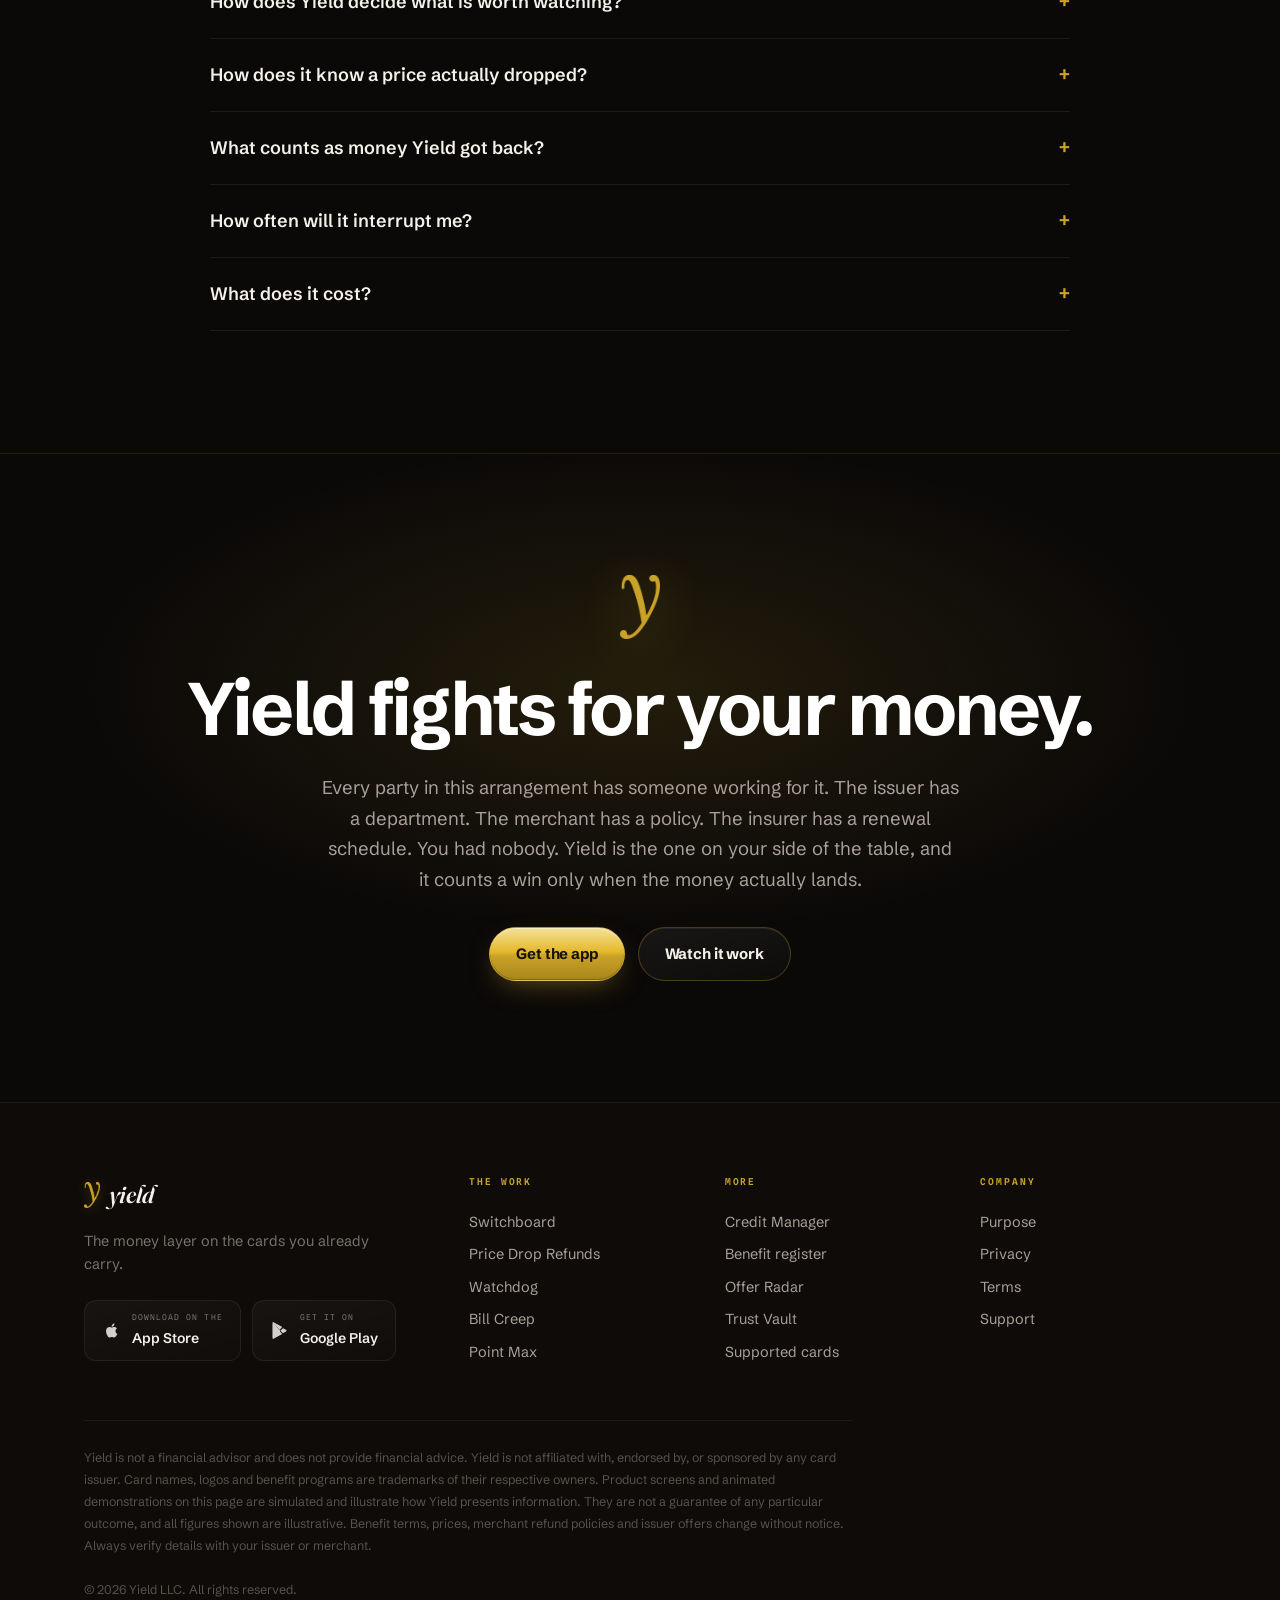
==== commit 82deb717: "Footer: name the company, "© 2026 Yield LLC. All rights reserved." The legal line on the home page, " ====
--- a/index.html
+++ b/index.html
@@ -613,7 +613,7 @@
     </div>
     <div class="f-legal">
       Yield is not a financial advisor and does not provide financial advice. Yield is not affiliated with, endorsed by, or sponsored by any card issuer. Card names, logos and benefit programs are trademarks of their respective owners. Product screens and animated demonstrations on this page are simulated and illustrate how Yield presents information. They are not a guarantee of any particular outcome, and all figures shown are illustrative. Benefit terms, prices, merchant refund policies and issuer offers change without notice. Always verify details with your issuer or merchant.
-      <br><br>© 2026 Yield. All rights reserved.
+      <br><br>© 2026 Yield LLC. All rights reserved.
     </div>
   </div>
 </footer>
